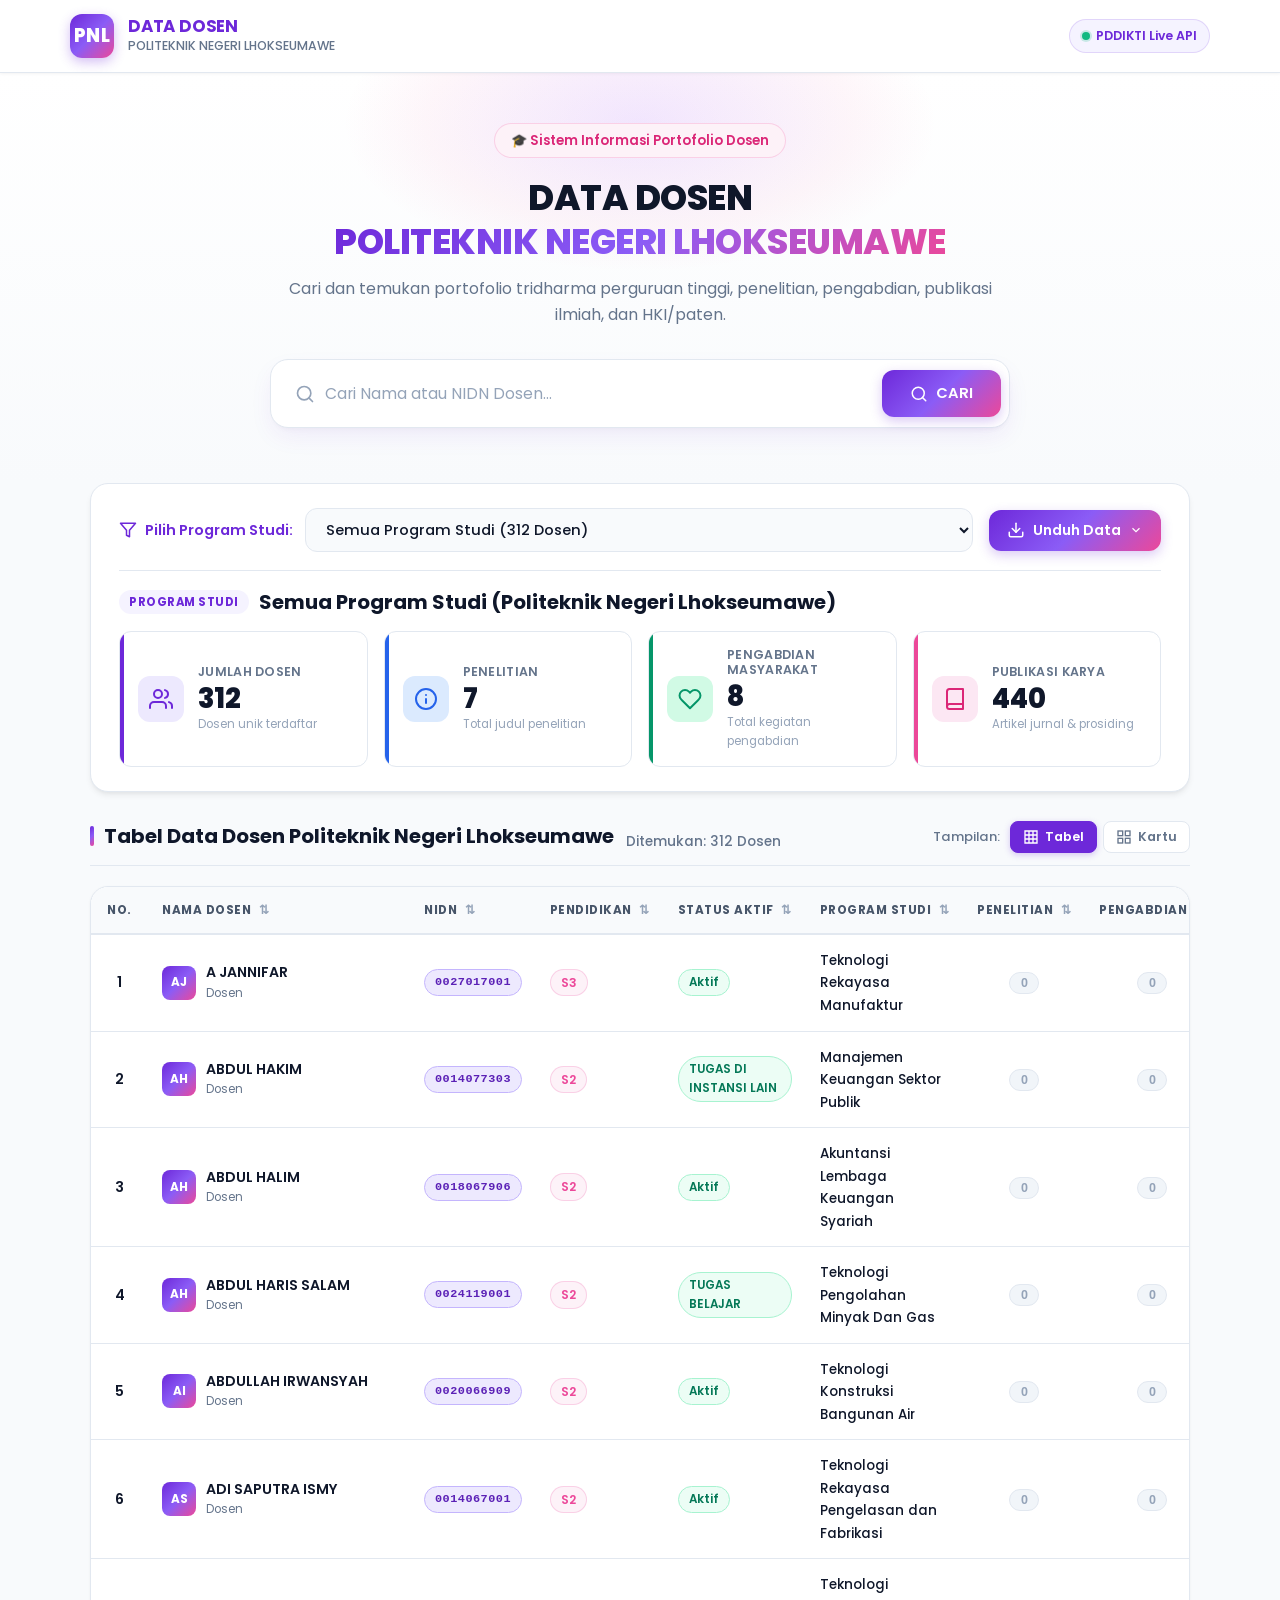
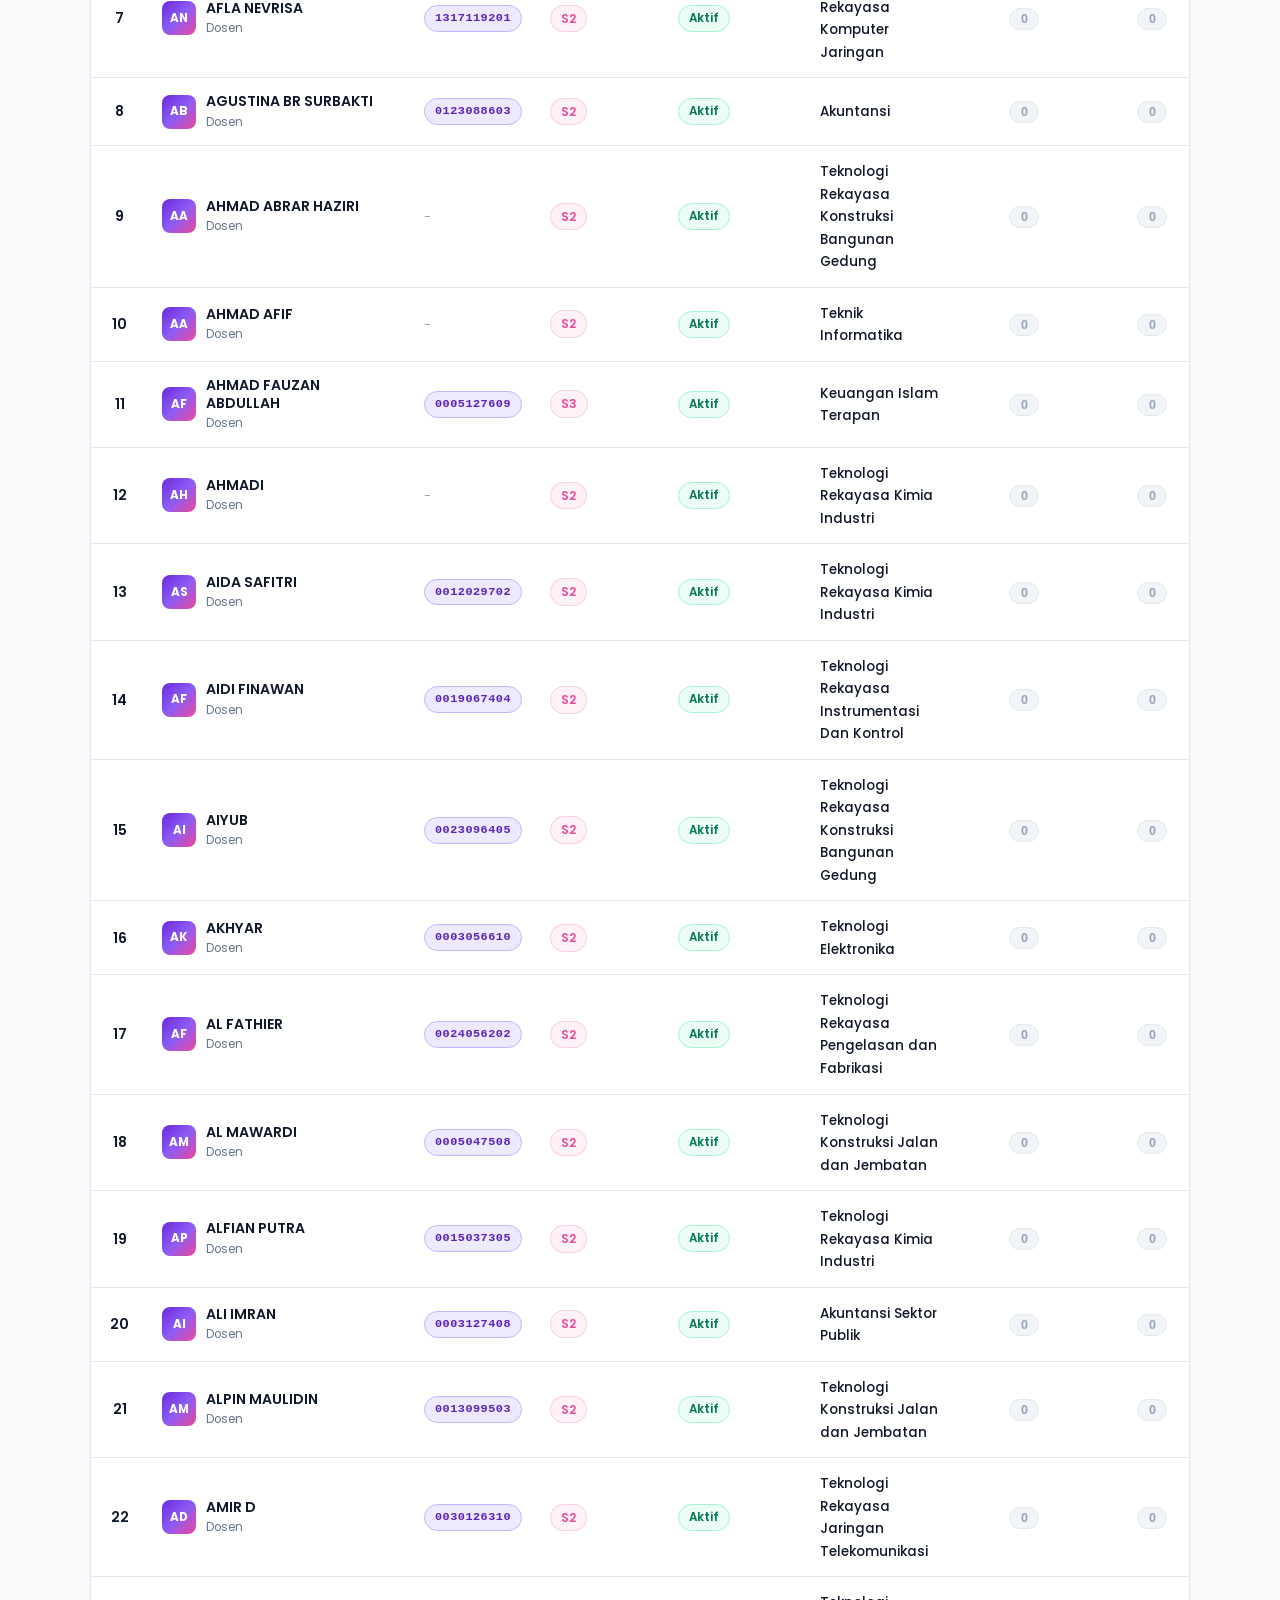
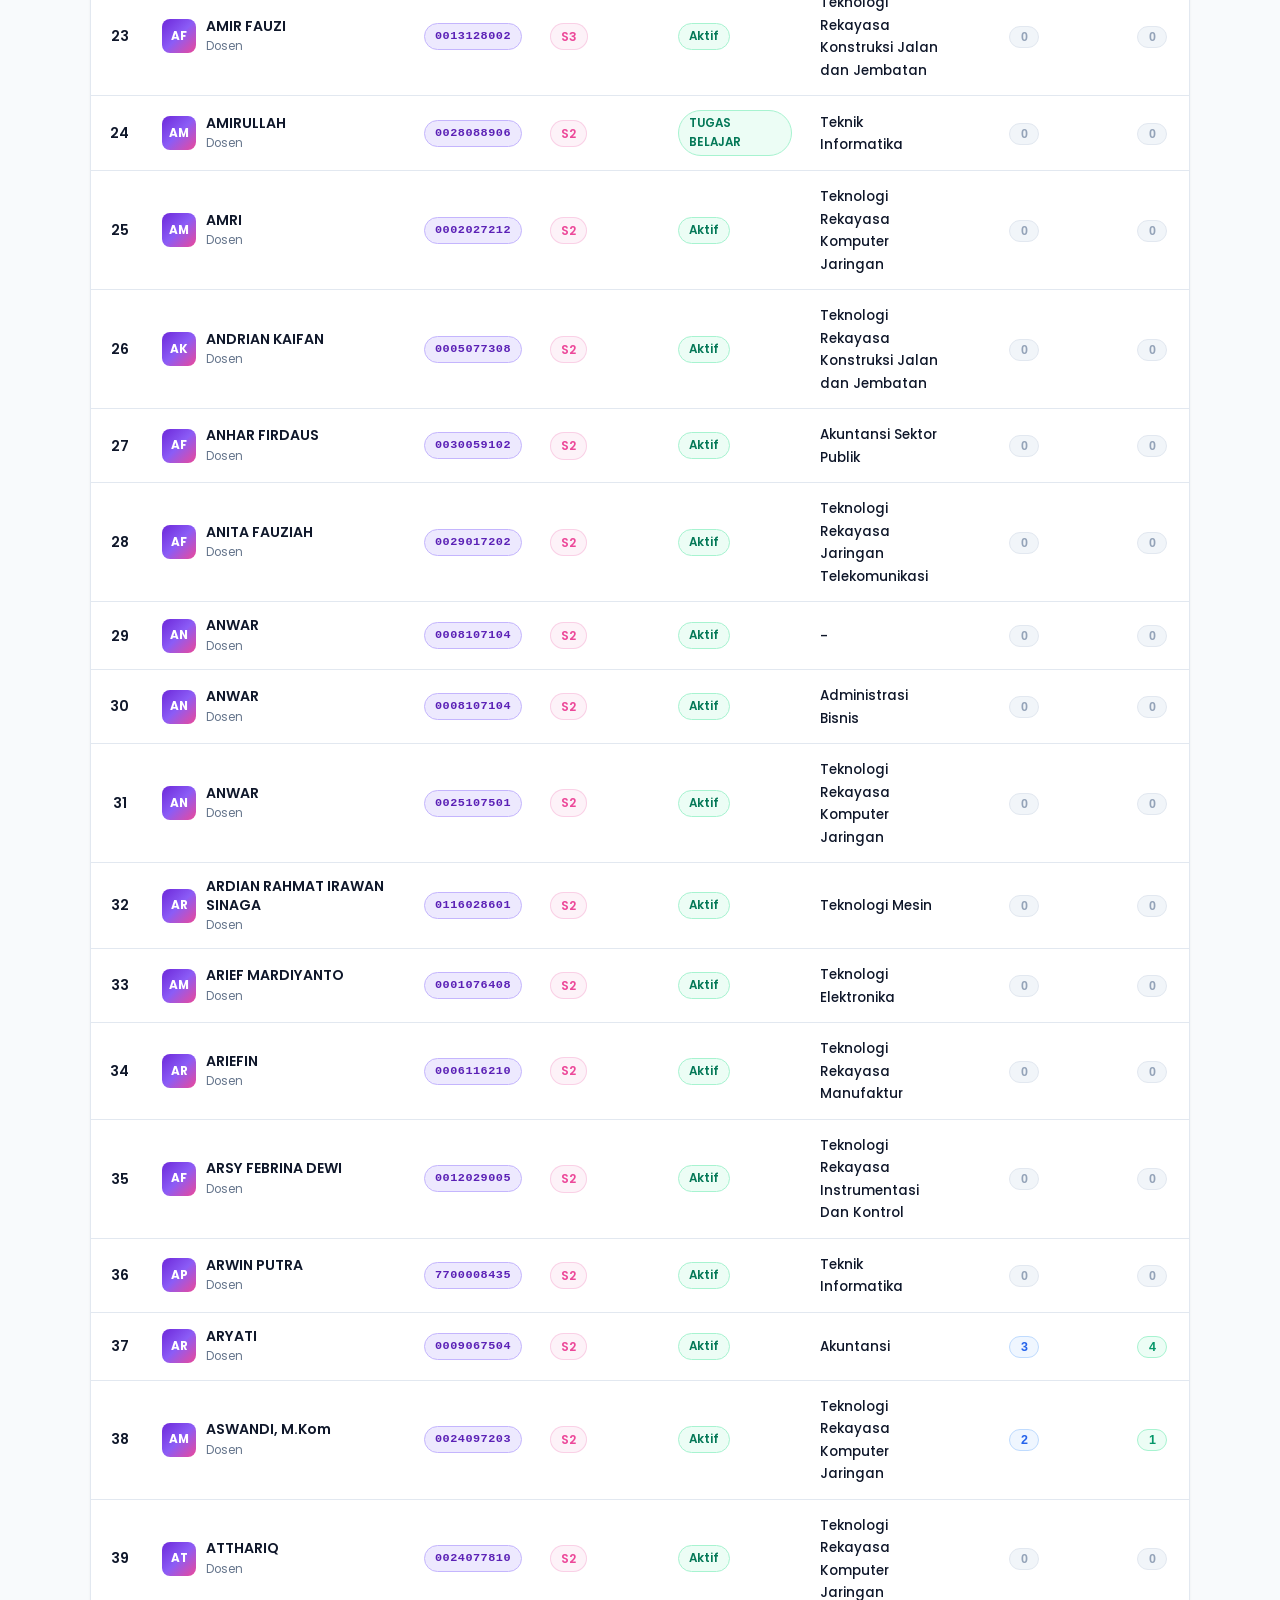
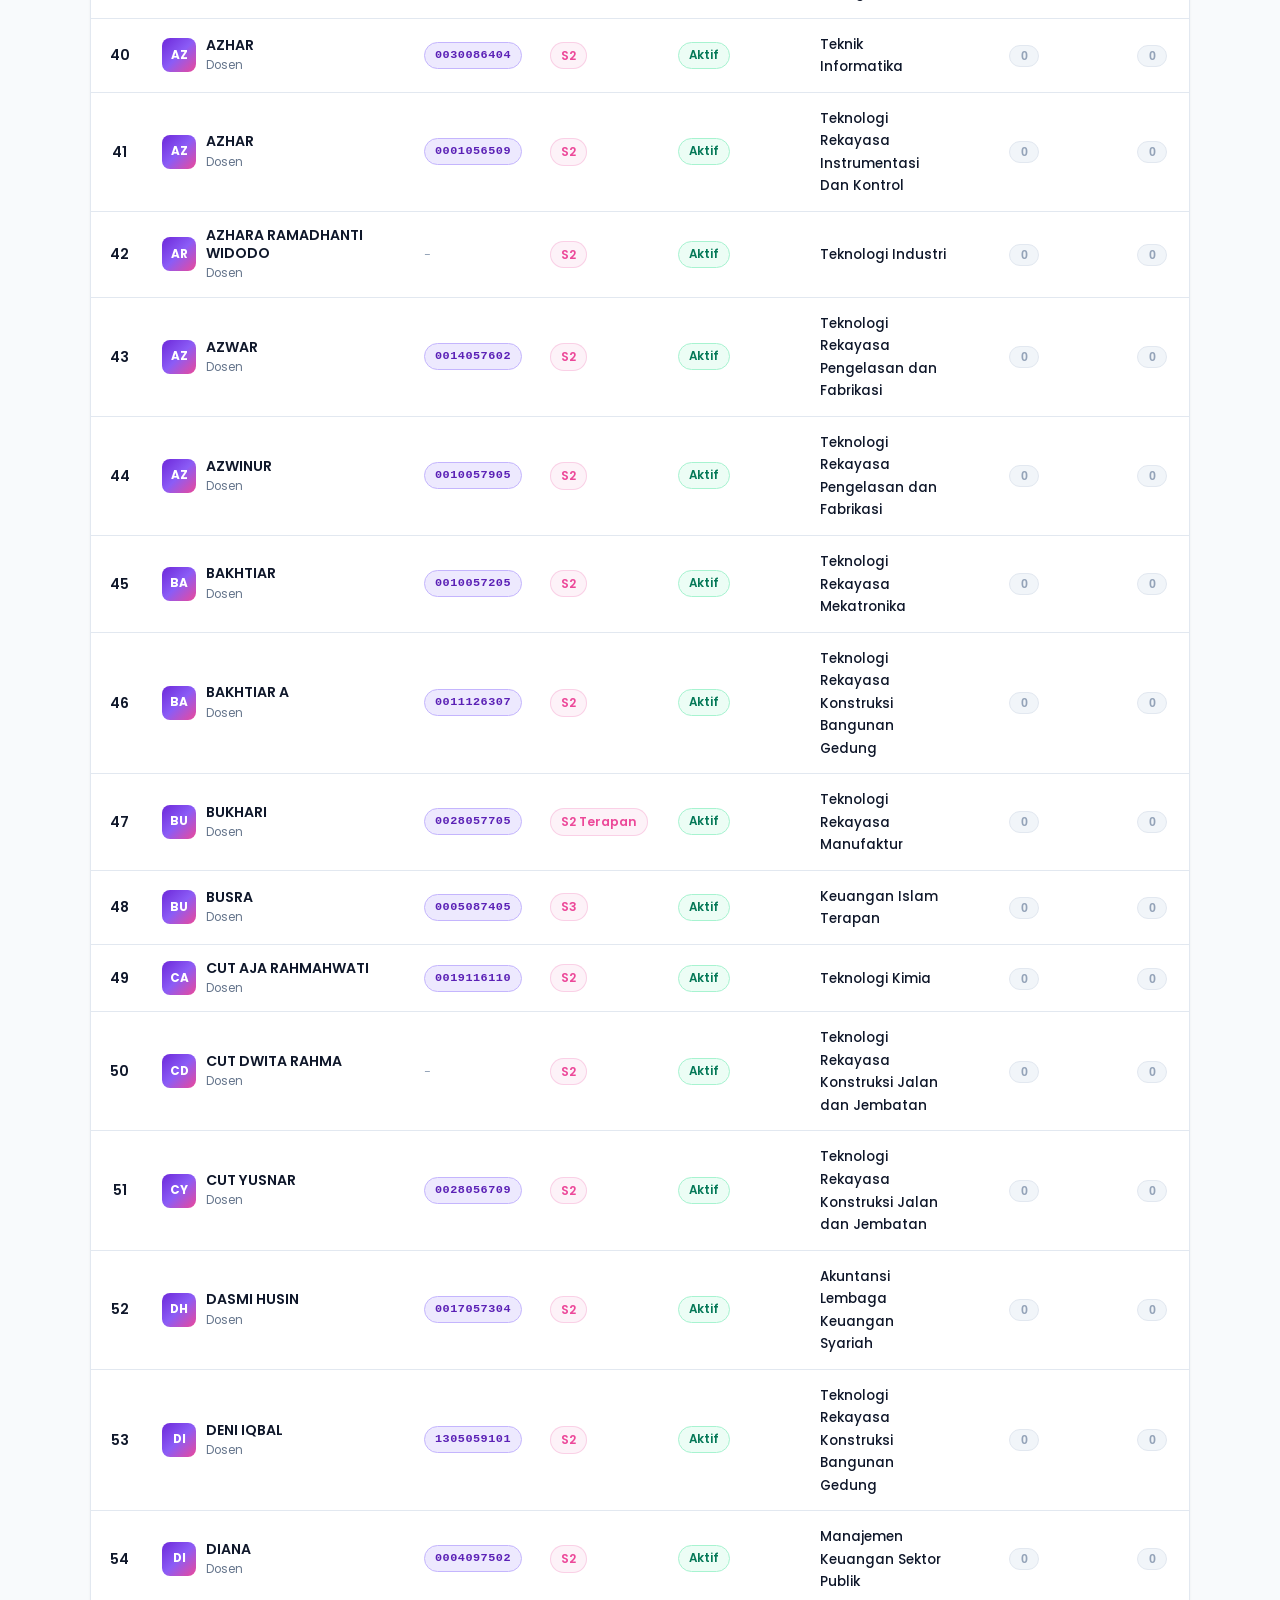
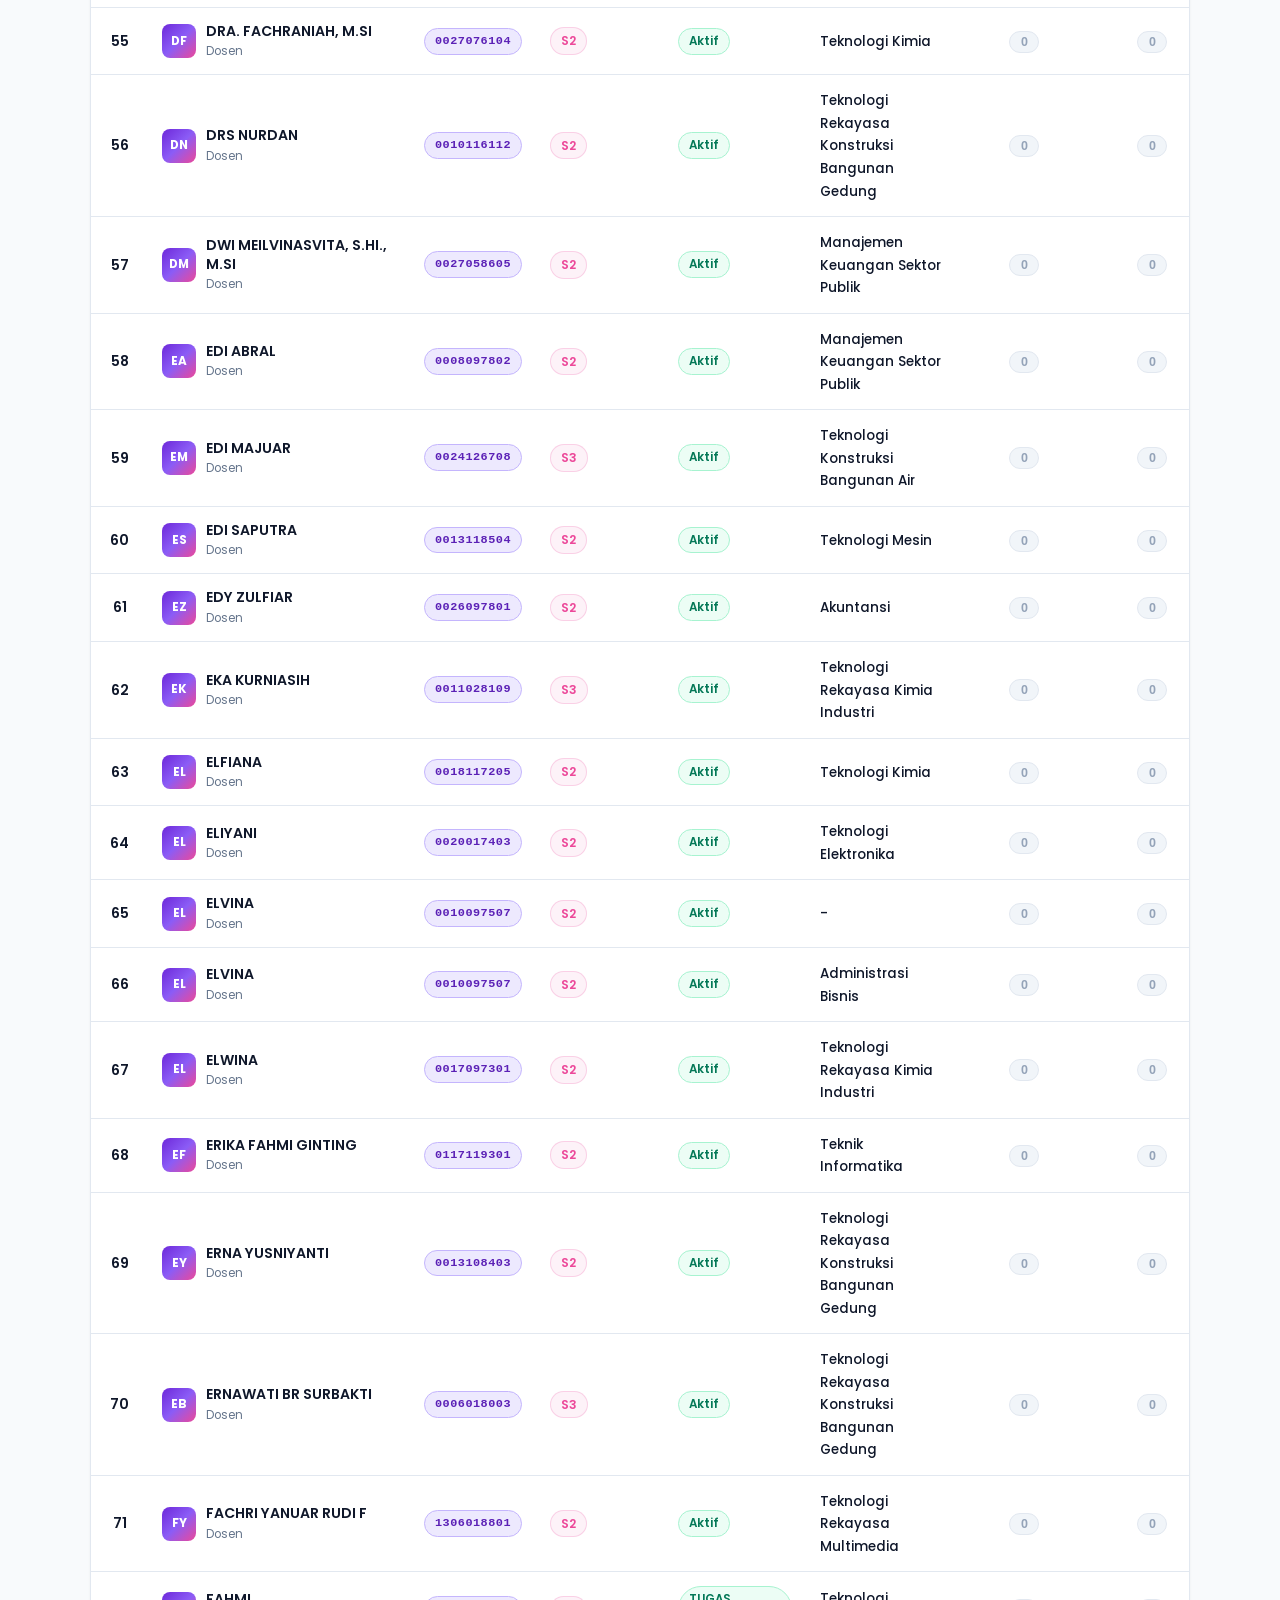
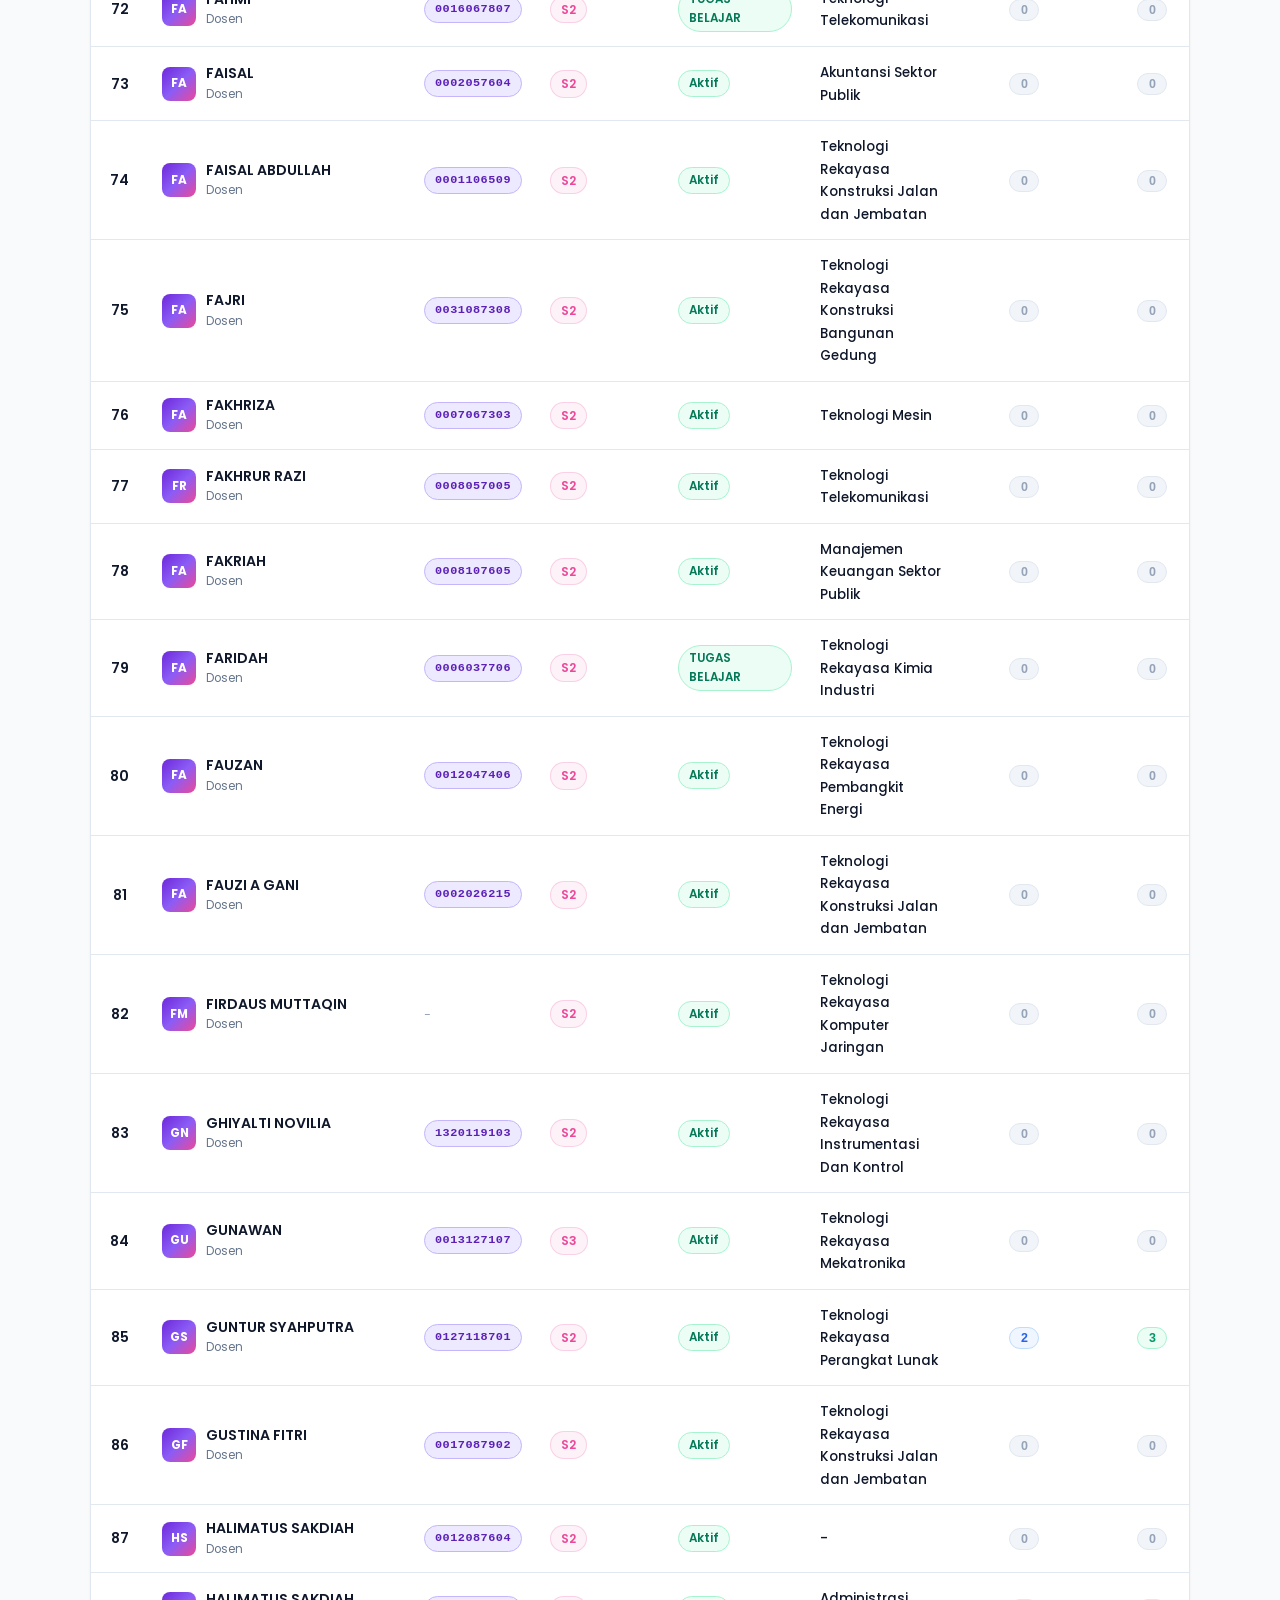
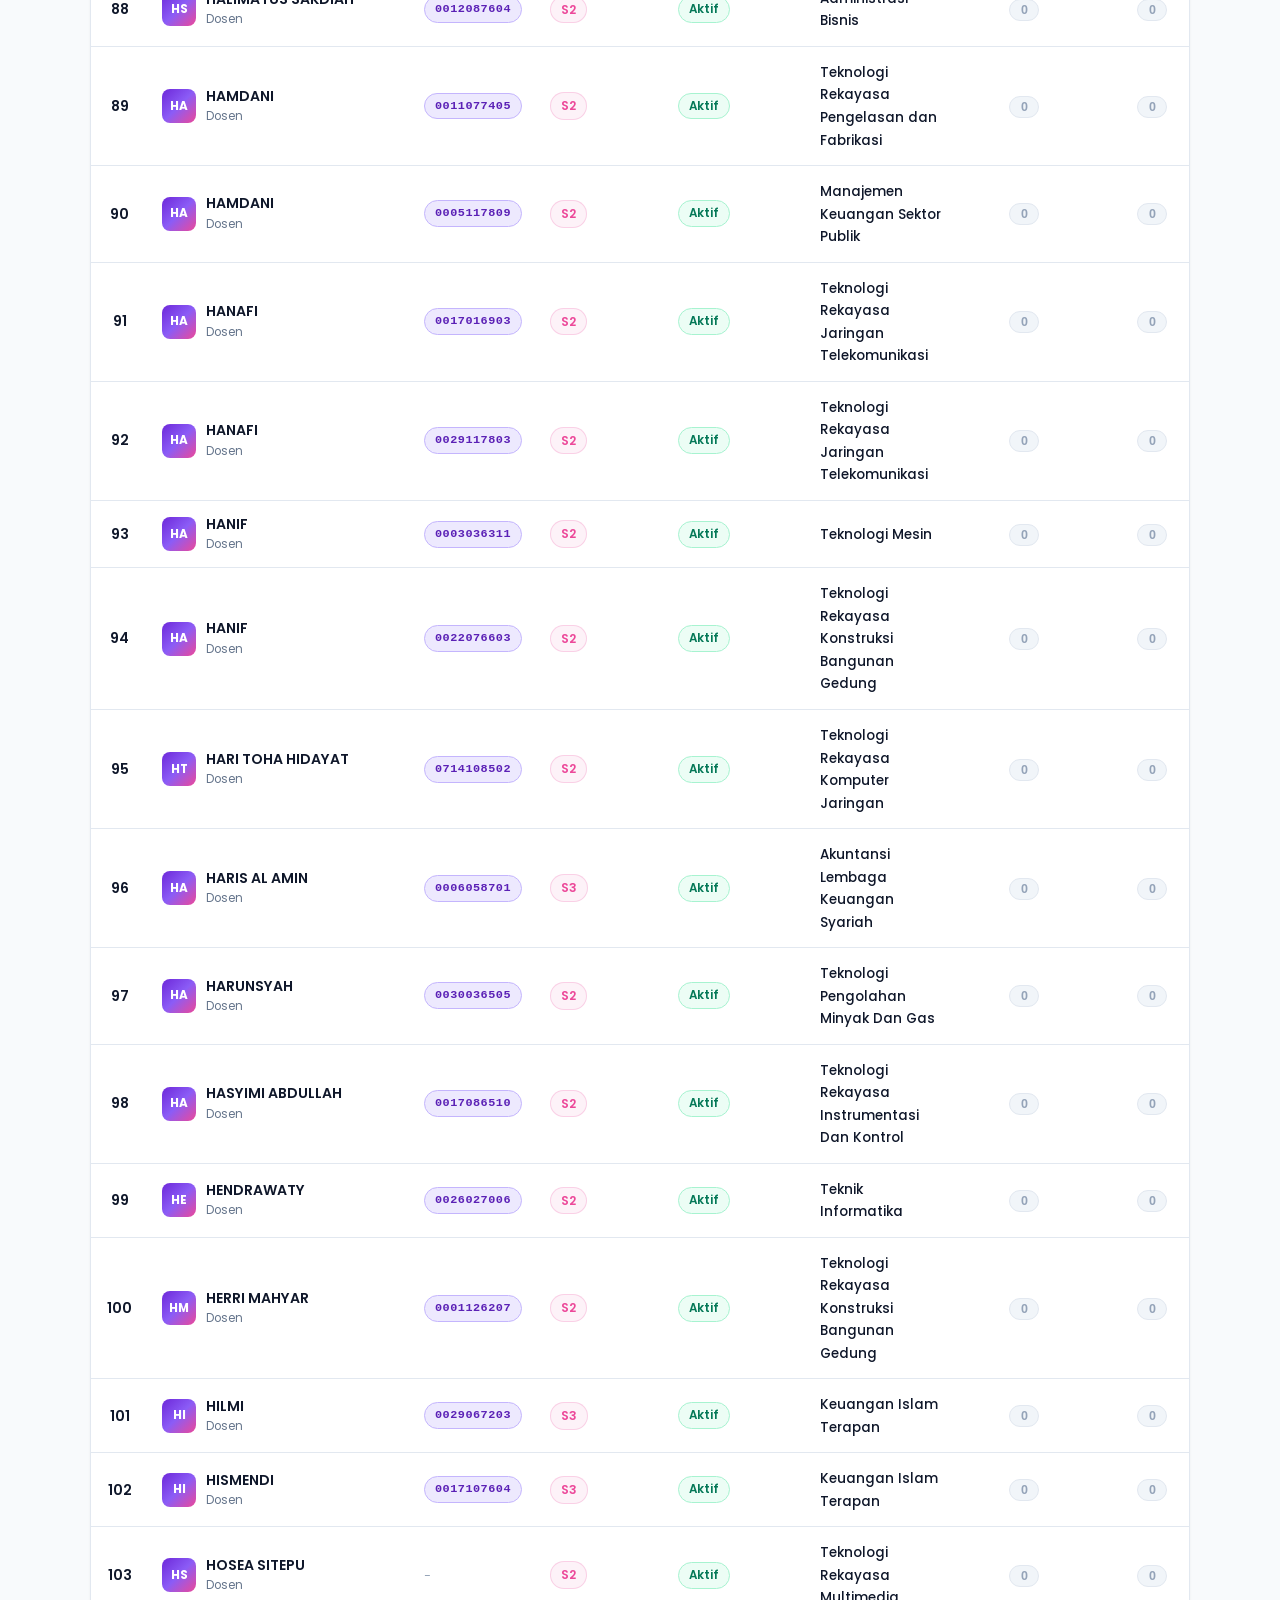
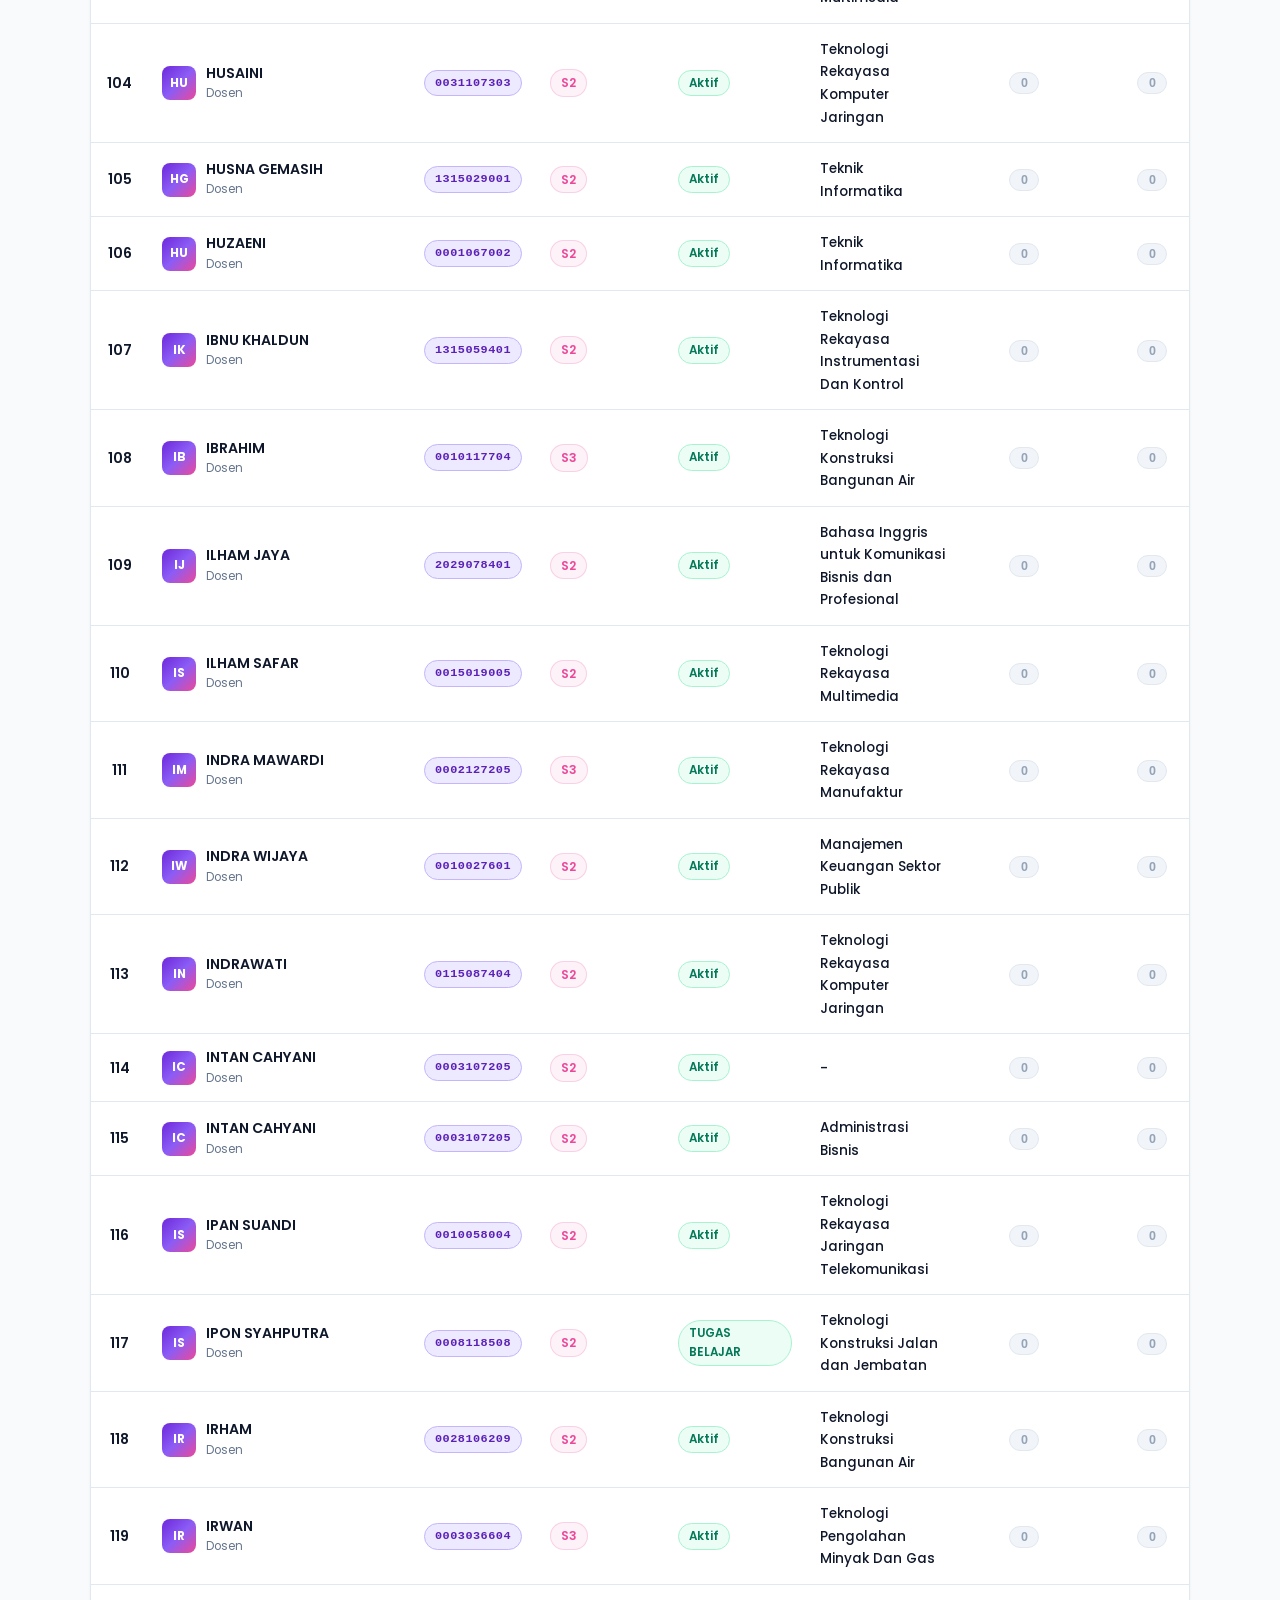
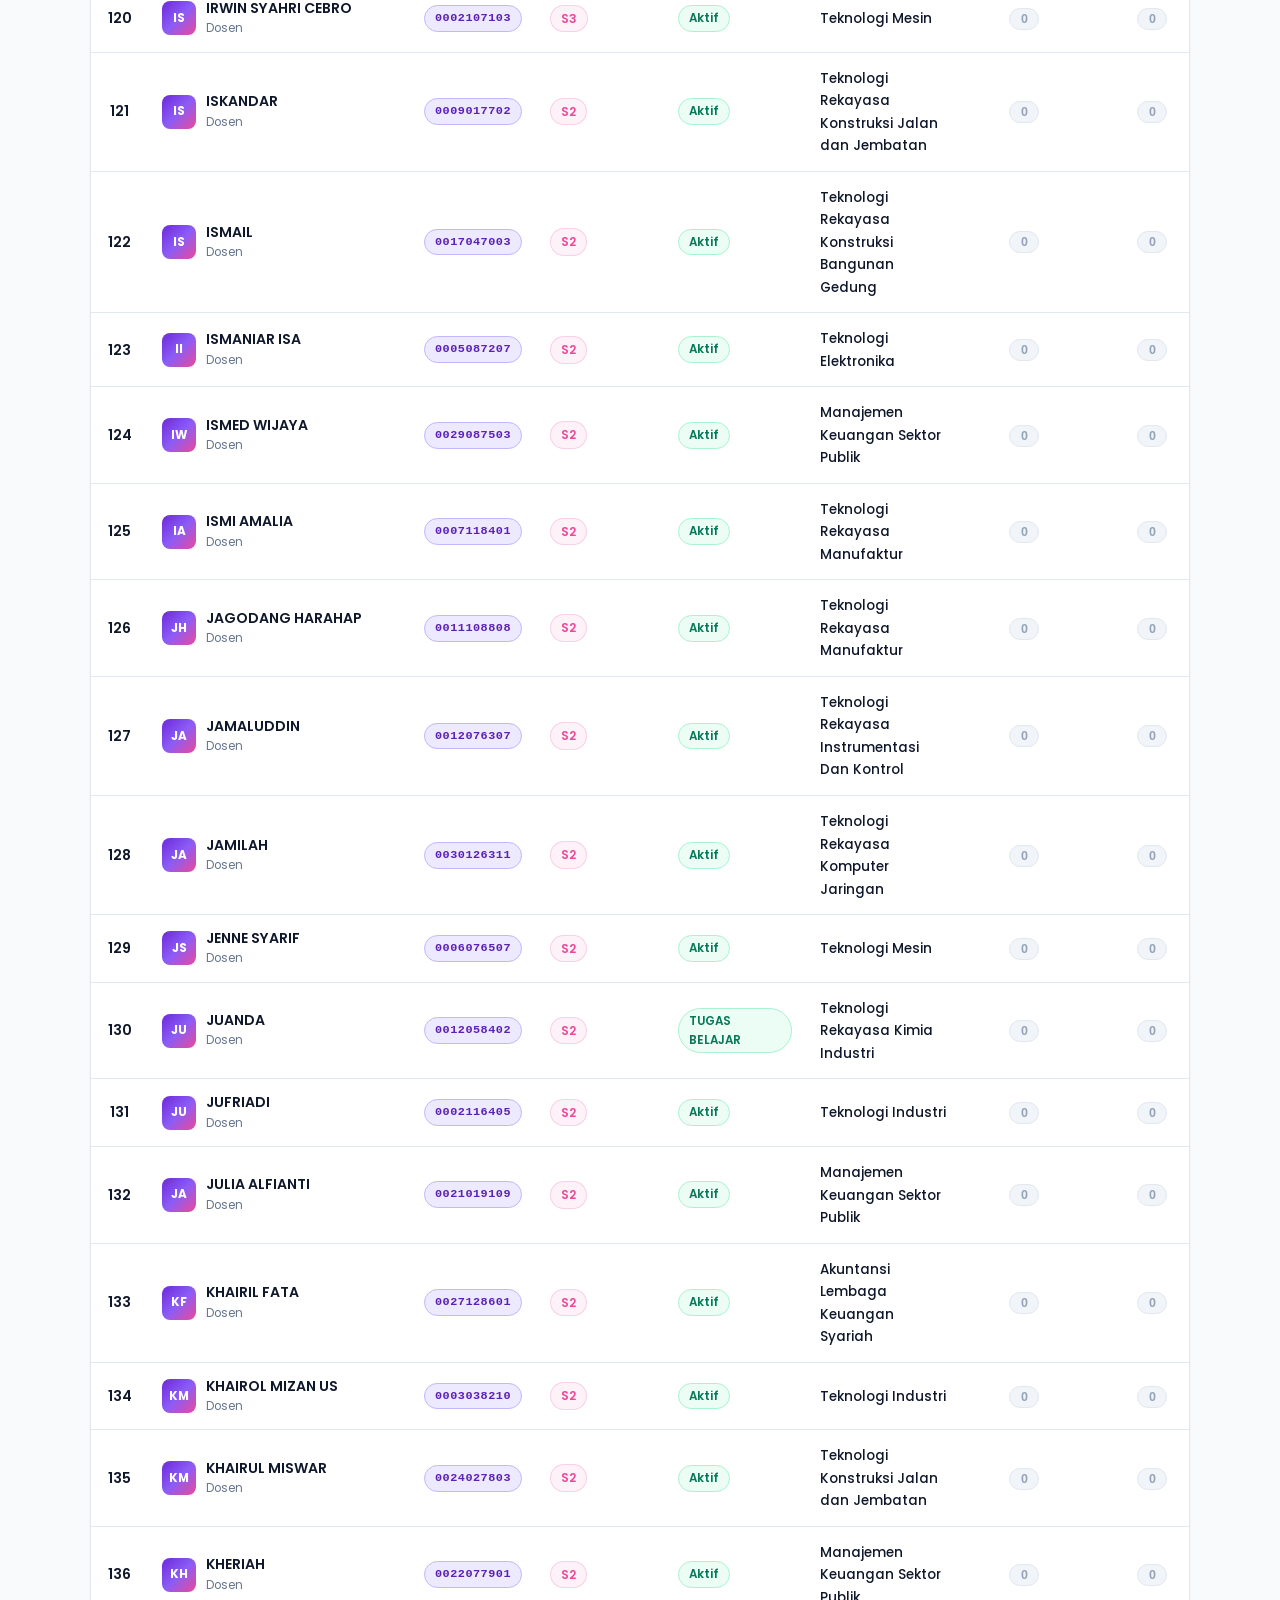
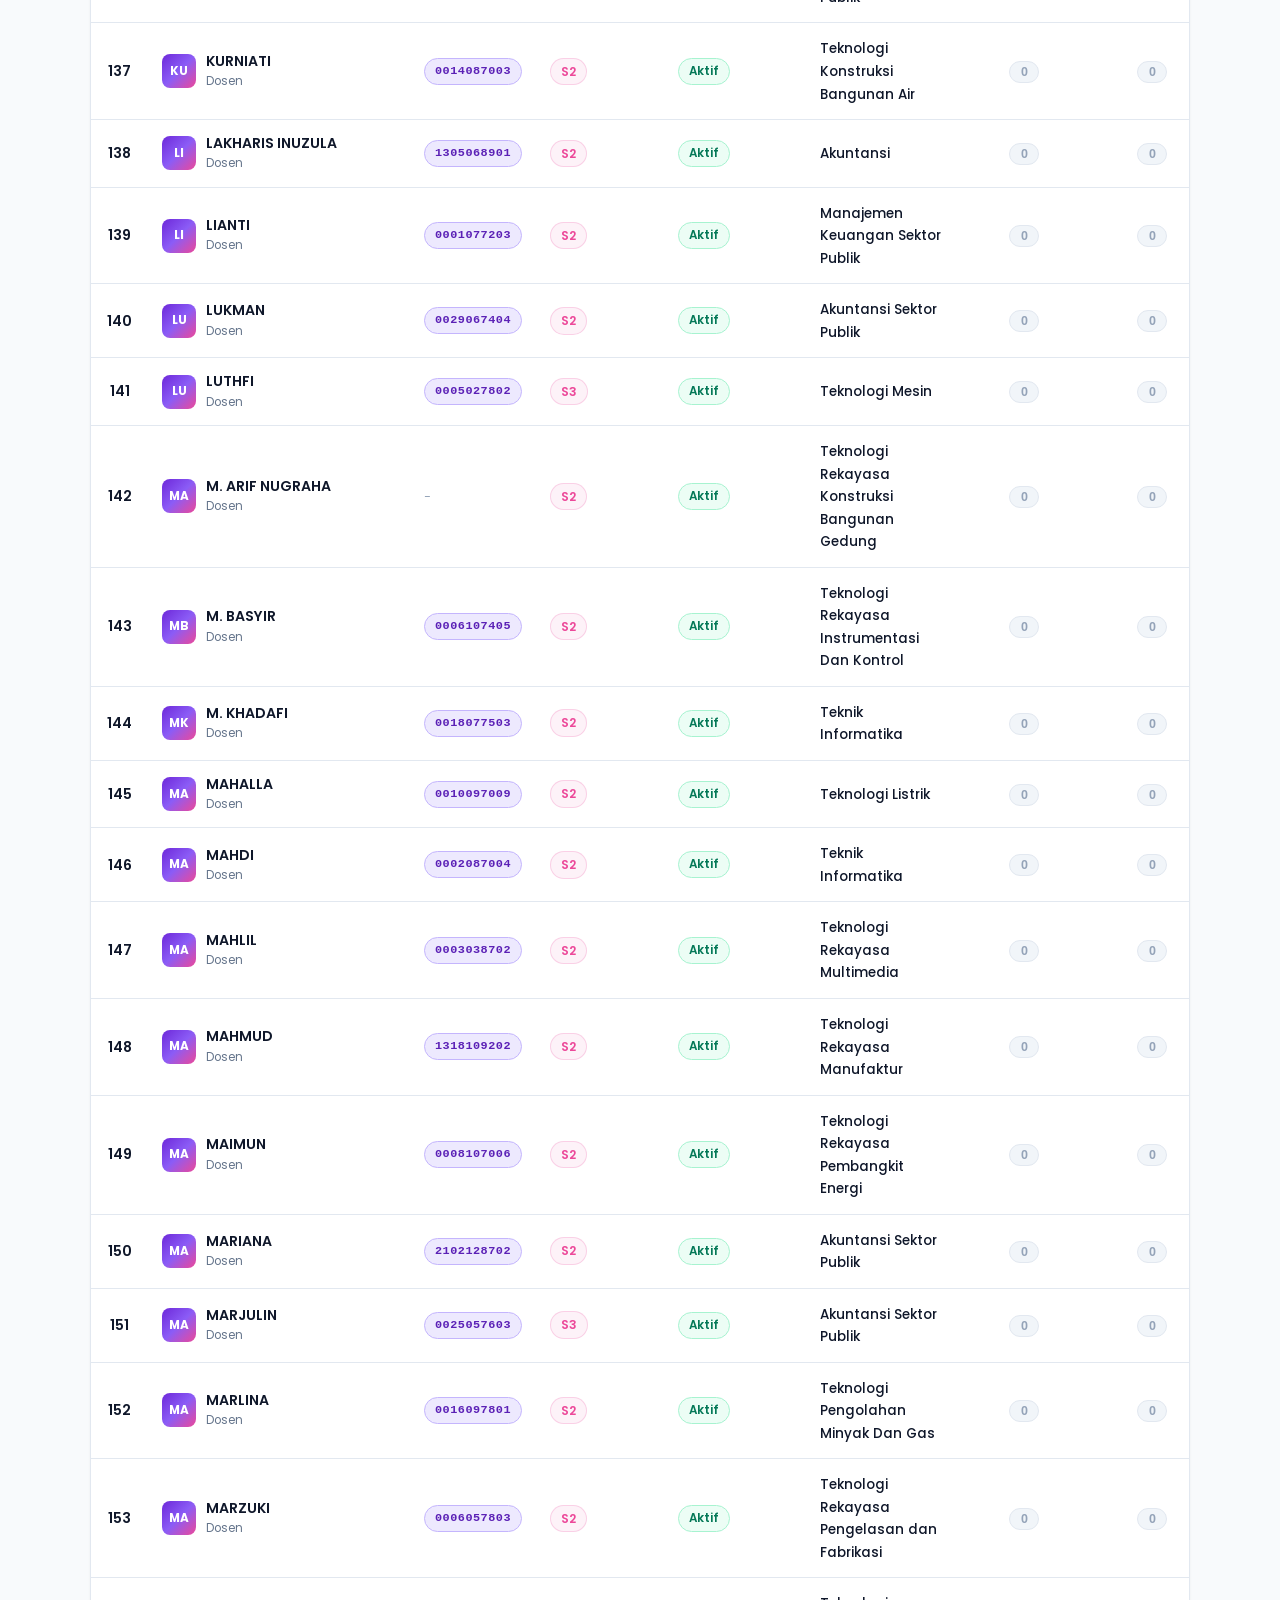
==== index.html @ b165aefc "Update index.html" ====
<!DOCTYPE html>
<html lang="id">

<head>
  <meta charset="UTF-8">
  <meta name="viewport" content="width=device-width, initial-scale=1.0">
  <title>Data Dosen Politeknik Negeri Lhokseumawe</title>
  <meta name="description"
    content="Portal Data Dosen Politeknik Negeri Lhokseumawe beserta Portofolio Penelitian, Pengabdian, Publikasi, dan Paten PDDIKTI.">
  <link rel="stylesheet" href="style.css">
  <link rel="preconnect" href="https://fonts.googleapis.com">
  <link rel="preconnect" href="https://fonts.gstatic.com" crossorigin>
</head>

<body>

  <!-- ==================== NAVBAR ==================== -->
  <header class="navbar">
    <div class="container navbar-inner">
      <a href="index.html" class="brand">
        <div class="brand-logo-badge">PNL</div>
        <div class="brand-text">
          <h1>DATA DOSEN</h1>
          <p>POLITEKNIK NEGERI LHOKSEUMAWE</p>
        </div>
      </a>
      <div class="nav-badge-pddikti">
        <span class="dot"></span>
        PDDIKTI Live API
      </div>
    </div>
  </header>

  <!-- ==================== HERO SECTION & SEARCH ==================== -->
  <section class="hero-section">
    <div class="container hero-content">
      <div class="hero-pill">
        🎓 Sistem Informasi Portofolio Dosen
      </div>
      <h2 class="hero-title">
        DATA DOSEN<br>
        <span>POLITEKNIK NEGERI LHOKSEUMAWE</span>
      </h2>
      <p class="hero-subtitle">
        Cari dan temukan portofolio tridharma perguruan tinggi, penelitian, pengabdian, publikasi ilmiah, dan HKI/paten.
      </p>

      <!-- Form Pencarian -->
      <div class="search-card">
        <form id="search-form" class="search-form" onsubmit="return false;">
          <div class="search-input-wrap">
            <svg class="search-icon" width="20" height="20" viewBox="0 0 24 24" fill="none" stroke="currentColor"
              stroke-width="2" stroke-linecap="round" stroke-linejoin="round">
              <circle cx="11" cy="11" r="8"></circle>
              <line x1="21" y1="21" x2="16.65" y2="16.65"></line>
            </svg>
            <input type="text" id="search-input" name="q" class="search-input"
              placeholder="Cari Nama atau NIDN Dosen..." autocomplete="off">
            <!-- Dropdown Riwayat Pencarian -->
            <div id="search-history-dropdown" class="search-history-dropdown" style="display: none;"></div>
          </div>
          <button type="submit" id="btn-search" class="btn-search">
            <svg width="18" height="18" viewBox="0 0 24 24" fill="none" stroke="currentColor" stroke-width="2"
              stroke-linecap="round" stroke-linejoin="round">
              <circle cx="11" cy="11" r="8"></circle>
              <line x1="21" y1="21" x2="16.65" y2="16.65"></line>
            </svg>
            CARI
          </button>
        </form>
      </div>

      <!-- Riwayat Pencarian & Reset -->
      <div id="search-history-container" class="search-hints" style="display: none;"></div>
      <div id="search-reset-container" class="search-hints" style="margin-top: 6px;">
        <button type="button" id="btn-reset-search" class="search-chip"
          style="display:none; background: #f1f5f9; color: #475569;">✕ Reset Pencarian</button>
      </div>
    </div>
  </section>

  <!-- ==================== KONTEN UTAMA ==================== -->
  <main class="container">

    <!-- ==================== FILTER & STATISTIK PROGRAM STUDI ==================== -->
    <section class="prodi-stats-card">
      <div class="prodi-filter-header">
        <div class="prodi-filter-left">
          <label for="filter-prodi" class="prodi-filter-label">
            <svg width="18" height="18" viewBox="0 0 24 24" fill="none" stroke="currentColor" stroke-width="2"
              stroke-linecap="round" stroke-linejoin="round">
              <polygon points="22 3 2 3 10 12.46 10 19 14 21 14 12.46 22 3"></polygon>
            </svg>
            Pilih Program Studi:
          </label>
          <div class="select-prodi-wrap">
            <select id="filter-prodi" class="select-prodi" aria-label="Filter berdasarkan Program Studi">
              <option value="">Semua Program Studi (312 Dosen)</option>
              <!-- Opsi Program Studi diisi otomatis dari data.json -->
            </select>
          </div>
        </div>

        <!-- Tombol Unduh Data Utama -->
        <div class="download-dropdown-wrap">
          <button type="button" id="btn-unduh-toggle" class="btn-unduh" aria-expanded="false" aria-haspopup="true">
            <svg width="18" height="18" viewBox="0 0 24 24" fill="none" stroke="currentColor" stroke-width="2"
              stroke-linecap="round" stroke-linejoin="round">
              <path d="M21 15v4a2 2 0 0 1-2 2H5a2 2 0 0 1-2-2v-4"></path>
              <polyline points="7 10 12 15 17 10"></polyline>
              <line x1="12" y1="15" x2="12" y2="3"></line>
            </svg>
            <span>Unduh Data</span>
            <svg class="chevron-icon" width="14" height="14" viewBox="0 0 24 24" fill="none" stroke="currentColor"
              stroke-width="2">
              <polyline points="6 9 12 15 18 9"></polyline>
            </svg>
          </button>

          <div id="download-menu" class="download-dropdown-menu">
            <div class="download-menu-header">Pilihan Unduhan Data</div>
            <button type="button" class="download-item" id="btn-unduh-semua-csv">
              <div class="download-item-icon csv">CSV</div>
              <div class="download-item-text">
                <strong>Unduh Data Semua Dosen (CSV)</strong>
                <small>Daftar 312 dosen lengkap format Excel / CSV</small>
              </div>
            </button>
            <button type="button" class="download-item" id="btn-unduh-prodi-csv">
              <div class="download-item-icon csv">CSV</div>
              <div class="download-item-text">
                <strong id="btn-unduh-prodi-label">Unduh Data Prodi Terpilih (CSV)</strong>
                <small>Hanya dosen dari program studi aktif</small>
              </div>
            </button>
            <button type="button" class="download-item" id="btn-unduh-portofolio-json">
              <div class="download-item-icon json">JSON</div>
              <div class="download-item-text">
                <strong>Unduh Portofolio Lengkap (JSON)</strong>
                <small>Profil, penelitian, pengabdian, publikasi, paten</small>
              </div>
            </button>
            <button type="button" class="download-item" id="btn-unduh-karya-csv">
              <div class="download-item-icon csv">CSV</div>
              <div class="download-item-text">
                <strong>Unduh Rincian Portofolio Karya (CSV)</strong>
                <small>Tabel rincian judul, tahun, sumber, dan tautan</small>
              </div>
            </button>
          </div>
        </div>
      </div>

      <!-- Judul Program Studi Terpilih -->
      <div class="prodi-selected-badge-wrap">
        <span class="prodi-active-pill">Program Studi</span>
        <h3 id="prodi-active-name" class="prodi-active-title">Semua Program Studi</h3>
      </div>

      <!-- 4 Kotak Ringkasan Statistik -->
      <div class="stats-grid">
        <!-- 1. Jumlah Dosen -->
        <div class="stat-box stat-dosen">
          <div class="stat-icon-wrap">
            <svg width="24" height="24" viewBox="0 0 24 24" fill="none" stroke="currentColor" stroke-width="2"
              stroke-linecap="round" stroke-linejoin="round">
              <path d="M17 21v-2a4 4 0 0 0-4-4H5a4 4 0 0 0-4 4v2"></path>
              <circle cx="9" cy="7" r="4"></circle>
              <path d="M23 21v-2a4 4 0 0 0-3-3.87"></path>
              <path d="M16 3.13a4 4 0 0 1 0 7.75"></path>
            </svg>
          </div>
          <div class="stat-info">
            <span class="stat-label">Jumlah Dosen</span>
            <div class="stat-value" id="stat-dosen-count">0</div>
            <span class="stat-desc">Dosen unik terdaftar</span>
          </div>
        </div>

        <!-- 2. Jumlah Penelitian -->
        <div class="stat-box stat-penelitian">
          <div class="stat-icon-wrap">
            <svg width="24" height="24" viewBox="0 0 24 24" fill="none" stroke="currentColor" stroke-width="2"
              stroke-linecap="round" stroke-linejoin="round">
              <circle cx="12" cy="12" r="10"></circle>
              <line x1="12" y1="16" x2="12" y2="12"></line>
              <line x1="12" y1="8" x2="12.01" y2="8"></line>
            </svg>
          </div>
          <div class="stat-info">
            <span class="stat-label">Penelitian</span>
            <div class="stat-value" id="stat-penelitian-count">0</div>
            <span class="stat-desc">Total judul penelitian</span>
          </div>
        </div>

        <!-- 3. Jumlah Pengabdian Masyarakat -->
        <div class="stat-box stat-pengabdian">
          <div class="stat-icon-wrap">
            <svg width="24" height="24" viewBox="0 0 24 24" fill="none" stroke="currentColor" stroke-width="2"
              stroke-linecap="round" stroke-linejoin="round">
              <path
                d="M20.84 4.61a5.5 5.5 0 0 0-7.78 0L12 5.67l-1.06-1.06a5.5 5.5 0 0 0-7.78 7.78l1.06 1.06L12 21.23l7.78-7.78 1.06-1.06a5.5 5.5 0 0 0 0-7.78z">
              </path>
            </svg>
          </div>
          <div class="stat-info">
            <span class="stat-label">Pengabdian Masyarakat</span>
            <div class="stat-value" id="stat-pengabdian-count">0</div>
            <span class="stat-desc">Total kegiatan pengabdian</span>
          </div>
        </div>

        <!-- 4. Jumlah Publikasi Karya -->
        <div class="stat-box stat-publikasi">
          <div class="stat-icon-wrap">
            <svg width="24" height="24" viewBox="0 0 24 24" fill="none" stroke="currentColor" stroke-width="2"
              stroke-linecap="round" stroke-linejoin="round">
              <path d="M4 19.5A2.5 2.5 0 0 1 6.5 17H20"></path>
              <path d="M6.5 2H20v20H6.5A2.5 2.5 0 0 1 4 19.5v-15A2.5 2.5 0 0 1 6.5 2z"></path>
            </svg>
          </div>
          <div class="stat-info">
            <span class="stat-label">Publikasi Karya</span>
            <div class="stat-value" id="stat-publikasi-count">0</div>
            <span class="stat-desc">Artikel jurnal &amp; prosiding</span>
          </div>
        </div>
      </div>
    </section>

    <!-- ==================== HEADER DAFTAR DOSEN ==================== -->
    <div class="section-header">
      <div class="section-header-titles">
        <h3 class="section-title">
          <span class="indicator"></span>
          <span id="section-title-text">Tabel Data Dosen Politeknik Negeri Lhokseumawe</span>
        </h3>
        <span id="count-badge" class="count-badge-text">
          Memuat data...
        </span>
      </div>

      <!-- Mode Tampilan: Tabel (Default) / Kartu -->
      <div class="view-toggle-wrap">
        <span class="view-toggle-label">Tampilan:</span>
        <button type="button" id="btn-view-table" class="view-btn active" title="Tampilan Tabel Portofolio">
          <svg width="16" height="16" viewBox="0 0 24 24" fill="none" stroke="currentColor" stroke-width="2">
            <path d="M3 3h18v18H3zM3 9h18M3 15h18M9 3v18M15 3v18"></path>
          </svg>
          Tabel
        </button>
        <button type="button" id="btn-view-grid" class="view-btn" title="Tampilan Kartu">
          <svg width="16" height="16" viewBox="0 0 24 24" fill="none" stroke="currentColor" stroke-width="2">
            <rect x="3" y="3" width="7" height="7"></rect>
            <rect x="14" y="3" width="7" height="7"></rect>
            <rect x="14" y="14" width="7" height="7"></rect>
            <rect x="3" y="14" width="7" height="7"></rect>
          </svg>
          Kartu
        </button>
      </div>
    </div>

    <!-- Alert jika pencarian tidak menemukan hasil -->
    <div id="alert-container"></div>

    <!-- Skeleton Placeholder Loading -->
    <div id="skeleton-container" class="skeleton-grid">
      <div class="skeleton-card">
        <div class="skeleton-header">
          <div class="skeleton-avatar"></div>
          <div class="skeleton-body">
            <div class="skeleton-line title"></div>
            <div class="skeleton-line subtitle"></div>
          </div>
        </div>
        <div class="skeleton-line"></div>
        <div class="skeleton-line"></div>
        <div class="skeleton-line button"></div>
      </div>
      <div class="skeleton-card">
        <div class="skeleton-header">
          <div class="skeleton-avatar"></div>
          <div class="skeleton-body">
            <div class="skeleton-line title"></div>
            <div class="skeleton-line subtitle"></div>
          </div>
        </div>
        <div class="skeleton-line"></div>
        <div class="skeleton-line"></div>
        <div class="skeleton-line button"></div>
      </div>
      <div class="skeleton-card">
        <div class="skeleton-header">
          <div class="skeleton-avatar"></div>
          <div class="skeleton-body">
            <div class="skeleton-line title"></div>
            <div class="skeleton-line subtitle"></div>
          </div>
        </div>
        <div class="skeleton-line"></div>
        <div class="skeleton-line"></div>
        <div class="skeleton-line button"></div>
      </div>
    </div>

    <!-- ==================== TABEL UTAMA 312 DOSEN ==================== -->
    <div id="dosen-table-section" class="table-card-container">
      <div class="table-responsive">
        <table class="dosen-main-table" id="dosen-table">
          <thead>
            <tr>
              <th class="col-center col-no" data-sort="no">No.</th>
              <th data-sort="nama" class="sortable">Nama Dosen <span class="sort-icon">⇅</span></th>
              <th data-sort="nidn" class="sortable">NIDN <span class="sort-icon">⇅</span></th>
              <th data-sort="pendidikan" class="sortable">Pendidikan <span class="sort-icon">⇅</span></th>
              <th data-sort="status" class="sortable">Status Aktif <span class="sort-icon">⇅</span></th>
              <th data-sort="prodi" class="sortable">Program Studi <span class="sort-icon">⇅</span></th>
              <th data-sort="penelitian" class="col-center sortable">Penelitian <span class="sort-icon">⇅</span></th>
              <th data-sort="pengabdian" class="col-center sortable">Pengabdian <span class="sort-icon">⇅</span></th>
              <th data-sort="publikasi" class="col-center sortable">Publikasi <span class="sort-icon">⇅</span></th>
              <th class="col-center col-aksi">Aksi Portofolio</th>
            </tr>
          </thead>
          <tbody id="dosen-table-body">
            <!-- Diisi melalui JavaScript -->
          </tbody>
        </table>
      </div>
      <div class="table-footer-info">
        <span id="table-showing-info">Menampilkan 0 dosen</span>
        <span class="table-scroll-hint">💡 Geser tabel ke kanan/kiri pada layar ponsel</span>
      </div>
    </div>

    <!-- Grid Card Dosen (Alternatif Tampilan) -->
    <div id="dosen-grid" class="dosen-grid" style="display:none;"></div>
  </main>

  <!-- ==================== MODAL LIHAT KARYA ==================== -->
  <div id="modal-karya" class="modal-overlay" style="display:none;" aria-hidden="true" role="dialog"
    aria-labelledby="modal-karya-nama">
    <div class="modal-dialog">
      <div class="modal-header">
        <div class="modal-header-info">
          <div class="modal-badge-prodi" id="modal-karya-prodi">Program Studi</div>
          <h3 class="modal-title" id="modal-karya-nama">Nama Dosen</h3>
          <div class="modal-meta-row">
            <span>NIDN: <strong id="modal-karya-nidn">-</strong></span>
            <span class="dot-separator">•</span>
            <span>Pendidikan: <strong id="modal-karya-pendidikan">-</strong></span>
            <span class="dot-separator">•</span>
            <span>Status: <strong id="modal-karya-status">-</strong></span>
          </div>
        </div>
        <button type="button" class="modal-close-btn" id="modal-karya-close" aria-label="Tutup Modal">&times;</button>
      </div>

      <!-- Tab Portofolio Modal -->
      <div class="modal-tabs">
        <button type="button" class="modal-tab-btn active" data-modaltab="modal-tab-penelitian">
          Penelitian (<span id="modal-count-penelitian">0</span>)
        </button>
        <button type="button" class="modal-tab-btn" data-modaltab="modal-tab-pengabdian">
          Pengabdian (<span id="modal-count-pengabdian">0</span>)
        </button>
        <button type="button" class="modal-tab-btn" data-modaltab="modal-tab-publikasi">
          Publikasi (<span id="modal-count-publikasi">0</span>)
        </button>
        <button type="button" class="modal-tab-btn" data-modaltab="modal-tab-paten">
          HKI / Paten (<span id="modal-count-paten">0</span>)
        </button>
      </div>

      <!-- Isi Tab Portofolio Modal -->
      <div class="modal-body">
        <!-- Tab 1: Penelitian -->
        <div id="modal-tab-penelitian" class="modal-tab-content active">
          <div id="modal-list-penelitian" class="modal-works-list"></div>
        </div>

        <!-- Tab 2: Pengabdian -->
        <div id="modal-tab-pengabdian" class="modal-tab-content">
          <div id="modal-list-pengabdian" class="modal-works-list"></div>
        </div>

        <!-- Tab 3: Publikasi -->
        <div id="modal-tab-publikasi" class="modal-tab-content">
          <div id="modal-list-publikasi" class="modal-works-list"></div>
        </div>

        <!-- Tab 4: Paten -->
        <div id="modal-tab-paten" class="modal-tab-content">
          <div id="modal-list-paten" class="modal-works-list"></div>
        </div>
      </div>

      <!-- Footer Modal dengan Tombol Unduh & Profil -->
      <div class="modal-footer">
        <div class="modal-footer-left">
          <button type="button" class="btn-modal-action" id="modal-btn-unduh-json">
            <svg width="16" height="16" viewBox="0 0 24 24" fill="none" stroke="currentColor" stroke-width="2">
              <path d="M21 15v4a2 2 0 0 1-2 2H5a2 2 0 0 1-2-2v-4"></path>
              <polyline points="7 10 12 15 17 10"></polyline>
              <line x1="12" y1="15" x2="12" y2="3"></line>
            </svg>
            Unduh Portofolio (JSON)
          </button>
          <button type="button" class="btn-modal-action" id="modal-btn-cetak-pdf">
            <svg width="16" height="16" viewBox="0 0 24 24" fill="none" stroke="currentColor" stroke-width="2">
              <polyline points="6 9 6 2 18 2 18 9"></polyline>
              <path d="M6 18H4a2 2 0 0 1-2-2v-5a2 2 0 0 1 2-2h16a2 2 0 0 1 2 2v5a2 2 0 0 1-2 2h-2"></path>
              <rect x="6" y="14" width="12" height="8"></rect>
            </svg>
            Cetak / Simpan PDF
          </button>
        </div>
        <div class="modal-footer-right">
          <a href="#" id="modal-link-detail" class="btn-modal-detail">
            Buka Halaman Detail Profil
            <svg width="16" height="16" viewBox="0 0 24 24" fill="none" stroke="currentColor" stroke-width="2">
              <line x1="5" y1="12" x2="19" y2="12"></line>
              <polyline points="12 5 19 12 12 19"></polyline>
            </svg>
          </a>
        </div>
      </div>
    </div>
  </div>

  <!-- ==================== FOOTER ==================== -->
  <footer class="footer">
    <div class="container footer-inner">
      <p>&copy; 2026 Data Dosen Politeknik Negeri Lhokseumawe</p>
      <p class="footer-pddikti">
        <span>Sumber Data: PDDIKTI Kemdiktisaintek</span>
      </p>
    </div>
  </footer>

  <script src="script.js"></script>
</body>

</html>
---- style.css ----
/* ==========================================================================
   STYLE.CSS - DATA DOSEN POLITEKNIK NEGERI LHOKSEUMAWE
   Desain Modern Terinspirasi dari Portal PDDIKTI Kemdiktisaintek
   Warna: Ungu Elegan & Aksen Pink, Tipografi: Poppins
   ========================================================================== */

/* --- Import Google Fonts --- */
@import url('https://fonts.googleapis.com/css2?family=Poppins:wght@300;400;500;600;700;800&display=swap');

/* --- Variabel CSS & Tema --- */
:root {
  --primary-purple: #6d28d9;
  --primary-purple-hover: #5b21b6;
  --primary-purple-light: #f5f3ff;
  --primary-purple-glow: rgba(109, 40, 217, 0.15);

  --accent-pink: #ec4899;
  --accent-pink-hover: #db2777;
  --accent-pink-light: #fdf2f8;

  --gradient-primary: linear-gradient(135deg, #6d28d9 0%, #8b5cf6 50%, #ec4899 100%);
  --gradient-hover: linear-gradient(135deg, #5b21b6 0%, #7c3aed 50%, #db2777 100%);
  --gradient-card: linear-gradient(180deg, #ffffff 0%, #fafafa 100%);

  --bg-page: #f8fafc;
  --bg-card: #ffffff;
  --bg-card-alt: #f1f5f9;

  --text-main: #0f172a;
  --text-muted: #64748b;
  --text-subtle: #94a3b8;
  --text-white: #ffffff;

  --border-color: #e2e8f0;
  --border-focus: #a855f7;

  --success-bg: #ecfdf5;
  --success-text: #047857;
  --success-border: #a7f3d0;

  --warning-bg: #fffbeb;
  --warning-text: #b45309;

  --shadow-sm: 0 1px 3px rgba(0, 0, 0, 0.05);
  --shadow-md: 0 4px 6px -1px rgba(0, 0, 0, 0.07), 0 2px 4px -2px rgba(0, 0, 0, 0.05);
  --shadow-lg: 0 10px 25px -3px rgba(109, 40, 217, 0.08), 0 4px 6px -4px rgba(0, 0, 0, 0.05);
  --shadow-xl: 0 20px 30px -10px rgba(109, 40, 217, 0.12);

  --radius-sm: 8px;
  --radius-md: 12px;
  --radius-lg: 18px;
  --radius-full: 9999px;

  --transition-fast: 0.15s ease;
  --transition-normal: 0.25s ease;
}

/* --- Reset Dasar --- */
*, *::before, *::after {
  box-sizing: border-box;
  margin: 0;
  padding: 0;
}

body {
  font-family: 'Poppins', -apple-system, BlinkMacSystemFont, 'Segoe UI', Roboto, Helvetica, Arial, sans-serif;
  background-color: var(--bg-page);
  color: var(--text-main);
  line-height: 1.6;
  min-height: 100vh;
  display: flex;
  flex-direction: column;
  -webkit-font-smoothing: antialiased;
}

a {
  color: var(--primary-purple);
  text-decoration: none;
  transition: color var(--transition-fast);
}

a:hover {
  color: var(--accent-pink);
}

/* --- Layout Container --- */
.container {
  width: 100%;
  max-width: 1140px;
  margin: 0 auto;
  padding: 0 20px;
}

/* --- Navbar / Header Atas --- */
.navbar {
  background: #ffffff;
  border-bottom: 1px solid var(--border-color);
  position: sticky;
  top: 0;
  z-index: 100;
  box-shadow: var(--shadow-sm);
}

.navbar-inner {
  display: flex;
  align-items: center;
  justify-content: space-between;
  padding: 14px 0;
}

.brand {
  display: flex;
  align-items: center;
  gap: 14px;
}

.brand-logo-badge {
  width: 44px;
  height: 44px;
  border-radius: var(--radius-md);
  background: var(--gradient-primary);
  display: flex;
  align-items: center;
  justify-content: center;
  color: #fff;
  font-weight: 800;
  font-size: 1.15rem;
  letter-spacing: 0.5px;
  box-shadow: 0 4px 12px rgba(109, 40, 217, 0.3);
}

.brand-text h1 {
  font-size: 1.05rem;
  font-weight: 700;
  color: var(--primary-purple);
  line-height: 1.2;
  letter-spacing: -0.2px;
}

.brand-text p {
  font-size: 0.78rem;
  font-weight: 500;
  color: var(--text-muted);
}

.nav-badge-pddikti {
  display: inline-flex;
  align-items: center;
  gap: 6px;
  background: var(--primary-purple-light);
  color: var(--primary-purple);
  padding: 6px 12px;
  border-radius: var(--radius-full);
  font-size: 0.78rem;
  font-weight: 600;
  border: 1px solid rgba(109, 40, 217, 0.15);
}

.nav-badge-pddikti .dot {
  width: 8px;
  height: 8px;
  background-color: #10b981;
  border-radius: 50%;
  box-shadow: 0 0 0 2px rgba(16, 185, 129, 0.2);
}

/* --- Hero Banner (Index) --- */
.hero-section {
  background: linear-gradient(180deg, #ffffff 0%, var(--bg-page) 100%);
  padding: 50px 0 35px 0;
  text-align: center;
  position: relative;
  overflow: hidden;
}

.hero-section::before {
  content: '';
  position: absolute;
  top: -100px;
  left: 50%;
  transform: translateX(-50%);
  width: 600px;
  height: 300px;
  background: radial-gradient(ellipse, rgba(168, 85, 247, 0.15) 0%, rgba(236, 72, 153, 0.05) 50%, transparent 70%);
  pointer-events: none;
  z-index: 0;
}

.hero-content {
  position: relative;
  z-index: 1;
  max-width: 780px;
  margin: 0 auto;
}

.hero-pill {
  display: inline-flex;
  align-items: center;
  gap: 8px;
  background: var(--accent-pink-light);
  color: var(--accent-pink-hover);
  padding: 6px 16px;
  border-radius: var(--radius-full);
  font-size: 0.82rem;
  font-weight: 600;
  margin-bottom: 18px;
  border: 1px solid rgba(236, 72, 153, 0.2);
}

.hero-title {
  font-size: 2.2rem;
  font-weight: 800;
  line-height: 1.25;
  color: var(--text-main);
  margin-bottom: 12px;
  letter-spacing: -0.5px;
}

.hero-title span {
  background: var(--gradient-primary);
  -webkit-background-clip: text;
  -webkit-text-fill-color: transparent;
}

.hero-subtitle {
  font-size: 1rem;
  color: var(--text-muted);
  margin-bottom: 32px;
}

/* --- Search Box --- */
.search-card {
  background: #ffffff;
  padding: 8px;
  border-radius: var(--radius-lg);
  box-shadow: var(--shadow-lg);
  border: 1px solid var(--border-color);
  margin-bottom: 20px;
  transition: transform var(--transition-fast), box-shadow var(--transition-fast);
}

.search-card:focus-within {
  border-color: var(--border-focus);
  box-shadow: 0 0 0 4px var(--primary-purple-glow), var(--shadow-lg);
}

.search-form {
  display: flex;
  gap: 8px;
  align-items: center;
}

.search-input-wrap {
  flex: 1;
  position: relative;
  display: flex;
  align-items: center;
}

.search-icon {
  position: absolute;
  left: 16px;
  color: var(--text-subtle);
  pointer-events: none;
}

.search-input {
  width: 100%;
  padding: 14px 16px 14px 46px;
  border: none;
  outline: none;
  font-family: inherit;
  font-size: 0.98rem;
  color: var(--text-main);
  background: transparent;
}

.search-input::placeholder {
  color: var(--text-subtle);
}

.btn-search {
  background: var(--gradient-primary);
  color: #fff;
  border: none;
  padding: 13px 28px;
  border-radius: var(--radius-md);
  font-family: inherit;
  font-size: 0.92rem;
  font-weight: 600;
  cursor: pointer;
  display: inline-flex;
  align-items: center;
  gap: 8px;
  transition: all var(--transition-fast);
  white-space: nowrap;
  box-shadow: 0 4px 12px rgba(109, 40, 217, 0.25);
}

.btn-search:hover {
  background: var(--gradient-hover);
  transform: translateY(-1px);
  box-shadow: 0 6px 16px rgba(109, 40, 217, 0.35);
}

.search-hints {
  display: flex;
  align-items: center;
  justify-content: center;
  gap: 8px;
  font-size: 0.82rem;
  color: var(--text-muted);
  flex-wrap: wrap;
}

.search-chip {
  background: #ffffff;
  border: 1px solid var(--border-color);
  padding: 4px 12px;
  border-radius: var(--radius-full);
  color: var(--primary-purple);
  font-size: 0.8rem;
  font-weight: 500;
  cursor: pointer;
  transition: all var(--transition-fast);
}

.search-chip:hover {
  border-color: var(--primary-purple);
  background: var(--primary-purple-light);
}

/* --- Section Heading --- */
.section-header {
  display: flex;
  align-items: center;
  justify-content: space-between;
  margin-bottom: 20px;
  padding-bottom: 12px;
  border-bottom: 1px solid var(--border-color);
}

.section-title {
  font-size: 1.25rem;
  font-weight: 700;
  color: var(--text-main);
  display: flex;
  align-items: center;
  gap: 10px;
}

.section-title .indicator {
  width: 4px;
  height: 20px;
  border-radius: 4px;
  background: var(--gradient-primary);
}

/* --- Lecturer Cards Grid --- */
.dosen-grid {
  display: grid;
  grid-template-columns: repeat(auto-fill, minmax(330px, 1fr));
  gap: 22px;
  margin-bottom: 50px;
}

.dosen-card {
  background: var(--bg-card);
  border-radius: var(--radius-lg);
  border: 1px solid var(--border-color);
  padding: 24px;
  box-shadow: var(--shadow-md);
  transition: all var(--transition-normal);
  display: flex;
  flex-direction: column;
  position: relative;
  overflow: hidden;
}

.dosen-card::before {
  content: '';
  position: absolute;
  top: 0;
  left: 0;
  right: 0;
  height: 4px;
  background: var(--gradient-primary);
  opacity: 0;
  transition: opacity var(--transition-fast);
}

.dosen-card:hover {
  transform: translateY(-4px);
  box-shadow: var(--shadow-xl);
  border-color: rgba(109, 40, 217, 0.3);
}

.dosen-card:hover::before {
  opacity: 1;
}

.card-header-flex {
  display: flex;
  align-items: flex-start;
  gap: 16px;
  margin-bottom: 18px;
}

.avatar-circle {
  width: 54px;
  height: 54px;
  border-radius: 50%;
  background: var(--gradient-primary);
  color: #fff;
  display: flex;
  align-items: center;
  justify-content: center;
  font-size: 1.2rem;
  font-weight: 700;
  flex-shrink: 0;
  box-shadow: 0 4px 10px rgba(109, 40, 217, 0.25);
}

.avatar-circle.large {
  width: 72px;
  height: 72px;
  font-size: 1.6rem;
}

.card-header-info {
  flex: 1;
  min-width: 0;
}

.dosen-name {
  font-size: 1.15rem;
  font-weight: 700;
  color: var(--text-main);
  line-height: 1.3;
  margin-bottom: 4px;
  word-wrap: break-word;
}

.dosen-inst {
  font-size: 0.85rem;
  font-weight: 600;
  color: var(--primary-purple);
  margin-bottom: 2px;
}

.dosen-prodi {
  font-size: 0.82rem;
  color: var(--text-muted);
}

.meta-list {
  list-style: none;
  margin: 0 0 20px 0;
  padding: 14px;
  background: var(--bg-card-alt);
  border-radius: var(--radius-md);
  font-size: 0.84rem;
  display: flex;
  flex-direction: column;
  gap: 8px;
}

.meta-item {
  display: flex;
  justify-content: space-between;
  align-items: center;
}

.meta-label {
  color: var(--text-muted);
  font-weight: 500;
}

.meta-value {
  color: var(--text-main);
  font-weight: 600;
  text-align: right;
}

.badge {
  display: inline-flex;
  align-items: center;
  gap: 4px;
  padding: 3px 10px;
  border-radius: var(--radius-full);
  font-size: 0.74rem;
  font-weight: 600;
}

.badge-success {
  background: var(--success-bg);
  color: var(--success-text);
  border: 1px solid var(--success-border);
}

.badge-purple {
  background: var(--primary-purple-light);
  color: var(--primary-purple);
  border: 1px solid rgba(109, 40, 217, 0.2);
}

.badge-pink {
  background: var(--accent-pink-light);
  color: var(--accent-pink);
  border: 1px solid rgba(236, 72, 153, 0.2);
}

.badge-nidn {
  background: #ede9fe;
  color: #5b21b6;
  border: 1px solid #c4b5fd;
  font-family: 'SFMono-Regular', Consolas, 'Liberation Mono', Menlo, monospace;
  font-weight: 700;
  letter-spacing: 0.5px;
}

.badge-nidn-large {
  display: inline-flex;
  align-items: center;
  gap: 6px;
  background: #ede9fe;
  color: #5b21b6;
  border: 1.5px solid #c4b5fd;
  padding: 4px 14px;
  border-radius: var(--radius-full);
  font-family: 'SFMono-Regular', Consolas, 'Liberation Mono', Menlo, monospace;
  font-size: 0.95rem;
  font-weight: 700;
  letter-spacing: 0.5px;
}

.dosen-nidn-tag {
  display: inline-flex;
  align-items: center;
  gap: 6px;
  background: #f5f3ff;
  border: 1px solid #ddd6fe;
  border-radius: var(--radius-sm);
  padding: 2px 8px;
  font-size: 0.78rem;
  color: #5b21b6;
  margin-bottom: 6px;
}

.dosen-nidn-tag .nidn-prefix {
  color: #7c3aed;
  font-weight: 500;
}

.dosen-nidn-tag strong {
  font-family: 'SFMono-Regular', Consolas, 'Liberation Mono', Menlo, monospace;
  font-weight: 700;
  letter-spacing: 0.5px;
  color: #4c1d95;
}

.profile-nidn-pill {
  display: inline-flex;
  align-items: center;
  gap: 6px;
  background: #ede9fe;
  color: #5b21b6;
  border: 1px solid #c4b5fd;
  padding: 4px 14px;
  border-radius: var(--radius-full);
  font-size: 0.86rem;
  font-weight: 600;
  margin: 6px 0 10px 0;
}

.profile-nidn-pill svg {
  color: #7c3aed;
}

.profile-nidn-pill strong {
  font-family: 'SFMono-Regular', Consolas, 'Liberation Mono', Menlo, monospace;
  letter-spacing: 0.5px;
}

.btn-detail {
  margin-top: auto;
  background: var(--gradient-primary);
  color: #fff;
  padding: 11px 18px;
  border-radius: var(--radius-md);
  font-size: 0.88rem;
  font-weight: 600;
  text-align: center;
  display: flex;
  align-items: center;
  justify-content: center;
  gap: 8px;
  box-shadow: 0 3px 10px rgba(109, 40, 217, 0.2);
  transition: all var(--transition-fast);
}

.btn-detail:hover {
  background: var(--gradient-hover);
  color: #fff;
  box-shadow: 0 5px 15px rgba(109, 40, 217, 0.35);
  transform: translateY(-1px);
}

/* --- Detail Page Layout --- */
.detail-page-header {
  padding: 24px 0 16px 0;
}

.btn-back {
  display: inline-flex;
  align-items: center;
  gap: 8px;
  background: #ffffff;
  border: 1px solid var(--border-color);
  padding: 8px 16px;
  border-radius: var(--radius-full);
  font-size: 0.85rem;
  font-weight: 600;
  color: var(--text-muted);
  box-shadow: var(--shadow-sm);
  transition: all var(--transition-fast);
  margin-bottom: 20px;
}

.btn-back:hover {
  color: var(--primary-purple);
  border-color: var(--primary-purple);
  background: var(--primary-purple-light);
}

/* Detail Profile Card */
.profile-card {
  background: #ffffff;
  border-radius: var(--radius-lg);
  border: 1px solid var(--border-color);
  box-shadow: var(--shadow-md);
  padding: 30px;
  margin-bottom: 30px;
  position: relative;
  overflow: hidden;
}

.profile-card::after {
  content: '';
  position: absolute;
  top: 0;
  right: 0;
  width: 250px;
  height: 250px;
  background: radial-gradient(circle, rgba(168, 85, 247, 0.08) 0%, transparent 70%);
  pointer-events: none;
}

.profile-top-banner {
  display: flex;
  align-items: center;
  gap: 22px;
  padding-bottom: 26px;
  border-bottom: 1px solid var(--border-color);
  margin-bottom: 24px;
  flex-wrap: wrap;
}

.profile-main-info {
  flex: 1;
  min-width: 260px;
}

.profile-category-tag {
  font-size: 0.76rem;
  font-weight: 700;
  letter-spacing: 1px;
  text-transform: uppercase;
  color: var(--accent-pink);
  margin-bottom: 4px;
}

.profile-nama {
  font-size: 1.8rem;
  font-weight: 800;
  color: var(--text-main);
  line-height: 1.25;
  margin-bottom: 6px;
}

.profile-kampus {
  font-size: 1.05rem;
  font-weight: 600;
  color: var(--primary-purple);
  margin-bottom: 4px;
}

.profile-prodi {
  font-size: 0.92rem;
  color: var(--text-muted);
}

/* Grid Spesifikasi Data Dosen */
.detail-grid {
  display: grid;
  grid-template-columns: repeat(auto-fit, minmax(200px, 1fr));
  gap: 16px;
}

.detail-item {
  background: var(--bg-card-alt);
  padding: 16px 18px;
  border-radius: var(--radius-md);
  border: 1px solid rgba(226, 232, 240, 0.8);
  transition: border-color var(--transition-fast);
}

.detail-item:hover {
  border-color: rgba(109, 40, 217, 0.3);
}

.detail-item-label {
  font-size: 0.76rem;
  font-weight: 600;
  text-transform: uppercase;
  letter-spacing: 0.5px;
  color: var(--text-muted);
  margin-bottom: 6px;
}

.detail-item-value {
  font-size: 0.96rem;
  font-weight: 600;
  color: var(--text-main);
  word-break: break-word;
}

.detail-item-value.unavailable {
  color: var(--text-subtle);
  font-style: italic;
  font-weight: 400;
}

/* --- Tabs Portofolio --- */
.portfolio-section {
  margin-bottom: 60px;
}

.tabs-wrapper {
  background: #ffffff;
  border-radius: var(--radius-lg);
  border: 1px solid var(--border-color);
  box-shadow: var(--shadow-md);
  padding: 8px;
  margin-bottom: 24px;
  display: flex;
  gap: 8px;
  overflow-x: auto;
  scrollbar-width: none;
}

.tabs-wrapper::-webkit-scrollbar {
  display: none;
}

.tab-btn {
  flex: 1;
  min-width: 170px;
  padding: 12px 18px;
  border: none;
  background: transparent;
  color: var(--text-muted);
  font-family: inherit;
  font-size: 0.88rem;
  font-weight: 600;
  border-radius: var(--radius-md);
  cursor: pointer;
  display: flex;
  align-items: center;
  justify-content: center;
  gap: 10px;
  white-space: nowrap;
  transition: all var(--transition-fast);
}

.tab-btn:hover {
  color: var(--primary-purple);
  background: var(--primary-purple-light);
}

.tab-btn.active {
  background: var(--gradient-primary);
  color: #ffffff;
  box-shadow: 0 4px 12px rgba(109, 40, 217, 0.25);
}

.tab-counter {
  display: inline-flex;
  align-items: center;
  justify-content: center;
  min-width: 22px;
  height: 22px;
  padding: 0 6px;
  border-radius: var(--radius-full);
  font-size: 0.74rem;
  font-weight: 700;
  background: rgba(0, 0, 0, 0.08);
  color: inherit;
}

.tab-btn.active .tab-counter {
  background: rgba(255, 255, 255, 0.25);
  color: #ffffff;
}

/* Tab Panes */
.tab-pane {
  display: none;
  animation: fadeIn 0.25s ease-in-out;
}

.tab-pane.active {
  display: block;
}

@keyframes fadeIn {
  from {
    opacity: 0;
    transform: translateY(6px);
  }
  to {
    opacity: 1;
    transform: translateY(0);
  }
}

/* Card Portofolio */
.portfolio-card {
  background: #ffffff;
  border-radius: var(--radius-lg);
  border: 1px solid var(--border-color);
  box-shadow: var(--shadow-md);
  overflow: hidden;
}

.portfolio-card-header {
  padding: 20px 24px;
  border-bottom: 1px solid var(--border-color);
  display: flex;
  align-items: center;
  justify-content: space-between;
  flex-wrap: wrap;
  gap: 12px;
  background: linear-gradient(to right, #ffffff, #faf5ff);
}

.portfolio-card-title {
  font-size: 1.15rem;
  font-weight: 700;
  color: var(--text-main);
  display: flex;
  align-items: center;
  gap: 10px;
}

.portfolio-card-subtitle {
  font-size: 0.82rem;
  color: var(--text-muted);
}

/* --- Tabel Modern --- */
.table-responsive {
  width: 100%;
  overflow-x: auto;
  -webkit-overflow-scrolling: touch;
}

.modern-table {
  width: 100%;
  border-collapse: collapse;
  text-align: left;
  font-size: 0.9rem;
}

.modern-table thead {
  background: var(--bg-card-alt);
}

.modern-table th {
  padding: 14px 20px;
  font-size: 0.78rem;
  font-weight: 700;
  text-transform: uppercase;
  letter-spacing: 0.5px;
  color: var(--text-muted);
  border-bottom: 2px solid var(--border-color);
  white-space: nowrap;
}

.modern-table th.col-no {
  width: 70px;
  text-align: center;
}

.modern-table th.col-tahun {
  width: 120px;
  text-align: center;
}

.modern-table td {
  padding: 16px 20px;
  border-bottom: 1px solid var(--border-color);
  color: var(--text-main);
  vertical-align: middle;
}

.modern-table td.col-no {
  text-align: center;
  font-weight: 600;
  color: var(--text-muted);
}

.modern-table td.col-tahun {
  text-align: center;
}

.modern-table tbody tr {
  transition: background-color var(--transition-fast);
}

.modern-table tbody tr:hover {
  background-color: #faf5ff;
}

.modern-table tbody tr:last-child td {
  border-bottom: none;
}

.table-item-title {
  font-weight: 600;
  line-height: 1.45;
  color: var(--text-main);
}

.table-item-meta {
  display: inline-block;
  margin-top: 5px;
  font-size: 0.74rem;
  color: var(--primary-purple);
  background: var(--primary-purple-light);
  padding: 2px 8px;
  border-radius: var(--radius-sm);
  font-weight: 500;
}

.year-badge {
  display: inline-block;
  background: var(--primary-purple-light);
  color: var(--primary-purple);
  padding: 4px 12px;
  border-radius: var(--radius-full);
  font-weight: 700;
  font-size: 0.84rem;
  border: 1px solid rgba(109, 40, 217, 0.15);
}

/* --- Empty / Error State --- */
.empty-state {
  padding: 50px 20px;
  text-align: center;
  color: var(--text-muted);
}

.empty-icon {
  width: 60px;
  height: 60px;
  margin: 0 auto 16px auto;
  border-radius: 50%;
  background: var(--bg-card-alt);
  display: flex;
  align-items: center;
  justify-content: center;
  font-size: 1.8rem;
  color: var(--text-subtle);
}

.empty-title {
  font-size: 1.05rem;
  font-weight: 600;
  color: var(--text-main);
  margin-bottom: 6px;
}

.empty-desc {
  font-size: 0.86rem;
  max-width: 400px;
  margin: 0 auto;
}

/* Alert Notification */
.alert {
  padding: 14px 18px;
  border-radius: var(--radius-md);
  font-size: 0.88rem;
  margin-bottom: 20px;
  display: flex;
  align-items: center;
  gap: 12px;
}

.alert-warning {
  background: var(--warning-bg);
  color: var(--warning-text);
  border: 1px solid #fde68a;
}

/* --- Footer --- */
.footer {
  margin-top: auto;
  background: #ffffff;
  border-top: 1px solid var(--border-color);
  padding: 28px 0;
  font-size: 0.84rem;
  color: var(--text-muted);
  text-align: center;
}

.footer-inner {
  display: flex;
  flex-direction: column;
  align-items: center;
  gap: 8px;
}

.footer-pddikti {
  display: inline-flex;
  align-items: center;
  gap: 6px;
  font-weight: 500;
  color: var(--primary-purple);
}

/* --- Responsive Breakpoints --- */
@media (max-width: 768px) {
  .hero-title {
    font-size: 1.7rem;
  }

  .hero-section {
    padding: 35px 0 25px 0;
  }

  .search-form {
    flex-direction: column;
  }

  .btn-search {
    width: 100%;
    justify-content: center;
  }

  .dosen-grid {
    grid-template-columns: 1fr;
  }

  .profile-top-banner {
    flex-direction: column;
    text-align: center;
  }

  .profile-nama {
    font-size: 1.5rem;
  }

  .detail-grid {
    grid-template-columns: 1fr;
  }

  .tab-btn {
    min-width: 140px;
    font-size: 0.8rem;
    padding: 10px 14px;
  }

  .modern-table th, .modern-table td {
    padding: 12px 14px;
  }
}

/* --- Loading States & Shimmer Skeletons --- */
.loading-wrapper {
  display: flex;
  flex-direction: column;
  align-items: center;
  justify-content: center;
  padding: 60px 20px;
  text-align: center;
  gap: 16px;
  width: 100%;
}

.spinner {
  width: 48px;
  height: 48px;
  border: 4px solid rgba(109, 40, 217, 0.15);
  border-top-color: var(--primary-purple);
  border-right-color: var(--accent-pink);
  border-radius: 50%;
  animation: spin 0.8s linear infinite;
}

@keyframes spin {
  to {
    transform: rotate(360deg);
  }
}

.loading-text {
  font-size: 0.95rem;
  font-weight: 500;
  color: var(--text-muted);
}

.skeleton-grid {
  display: grid;
  grid-template-columns: repeat(auto-fill, minmax(320px, 1fr));
  gap: 24px;
  width: 100%;
  margin-bottom: 40px;
}

.skeleton-card {
  background: #ffffff;
  border-radius: var(--radius-lg);
  border: 1px solid var(--border-color);
  padding: 24px;
  box-shadow: var(--shadow-sm);
  display: flex;
  flex-direction: column;
  gap: 16px;
}

.skeleton-header {
  display: flex;
  align-items: center;
  gap: 16px;
}

.skeleton-avatar {
  width: 58px;
  height: 58px;
  border-radius: var(--radius-md);
  background: #e2e8f0;
  animation: pulse-shimmer 1.5s infinite ease-in-out;
  flex-shrink: 0;
}

.skeleton-body {
  flex: 1;
  display: flex;
  flex-direction: column;
  gap: 8px;
}

.skeleton-line {
  height: 14px;
  border-radius: var(--radius-sm);
  background: #e2e8f0;
  animation: pulse-shimmer 1.5s infinite ease-in-out;
}

.skeleton-line.title {
  height: 20px;
  width: 75%;
}

.skeleton-line.subtitle {
  height: 12px;
  width: 50%;
}

.skeleton-line.button {
  height: 44px;
  border-radius: var(--radius-md);
  width: 100%;
  margin-top: 8px;
}

@keyframes pulse-shimmer {
  0% {
    background-color: #f1f5f9;
  }
  50% {
    background-color: #e2e8f0;
  }
  100% {
    background-color: #f1f5f9;
  }
}

/* ==========================================================================
   PROGRAM STUDI STATS & FILTER CARD
   ========================================================================== */
.prodi-stats-card {
  background: #ffffff;
  border-radius: var(--radius-lg);
  border: 1px solid var(--border-color);
  padding: 24px 28px;
  box-shadow: var(--shadow-md);
  margin-bottom: 28px;
  transition: box-shadow var(--transition-normal);
}

.prodi-stats-card:hover {
  box-shadow: var(--shadow-lg);
}

.prodi-filter-header {
  display: flex;
  align-items: center;
  justify-content: space-between;
  gap: 16px;
  flex-wrap: wrap;
  padding-bottom: 18px;
  border-bottom: 1px solid var(--border-color);
}

.prodi-filter-left {
  display: flex;
  align-items: center;
  gap: 12px;
  flex: 1;
  min-width: 280px;
}

.prodi-filter-label {
  display: inline-flex;
  align-items: center;
  gap: 8px;
  font-size: 0.9rem;
  font-weight: 600;
  color: var(--primary-purple);
  white-space: nowrap;
}

.select-prodi-wrap {
  flex: 1;
  position: relative;
}

.select-prodi {
  width: 100%;
  padding: 10px 16px;
  font-family: inherit;
  font-size: 0.92rem;
  font-weight: 500;
  color: var(--text-main);
  background-color: #f8fafc;
  border: 1.5px solid var(--border-color);
  border-radius: var(--radius-md);
  outline: none;
  cursor: pointer;
  transition: all var(--transition-fast);
}

.select-prodi:focus {
  background-color: #ffffff;
  border-color: var(--primary-purple);
  box-shadow: 0 0 0 3px var(--primary-purple-glow);
}

/* --- Download Dropdown --- */
.download-dropdown-wrap {
  position: relative;
}

.btn-unduh {
  display: inline-flex;
  align-items: center;
  gap: 8px;
  background: var(--gradient-primary);
  color: #ffffff;
  font-family: inherit;
  font-size: 0.88rem;
  font-weight: 600;
  padding: 10px 18px;
  border: none;
  border-radius: var(--radius-md);
  cursor: pointer;
  box-shadow: 0 4px 12px rgba(109, 40, 217, 0.25);
  transition: all var(--transition-normal);
}

.btn-unduh:hover {
  background: var(--gradient-hover);
  transform: translateY(-1px);
  box-shadow: 0 6px 16px rgba(109, 40, 217, 0.35);
}

.chevron-icon {
  transition: transform var(--transition-fast);
}

.btn-unduh[aria-expanded="true"] .chevron-icon {
  transform: rotate(180deg);
}

.download-dropdown-menu {
  position: absolute;
  top: calc(100% + 8px);
  right: 0;
  width: 330px;
  background: #ffffff;
  border-radius: var(--radius-md);
  border: 1px solid var(--border-color);
  box-shadow: var(--shadow-xl);
  padding: 8px;
  z-index: 99;
  display: none;
  animation: dropdownFade 0.2s ease;
}

.download-dropdown-menu.show {
  display: block;
}

@keyframes dropdownFade {
  from {
    opacity: 0;
    transform: translateY(-6px);
  }
  to {
    opacity: 1;
    transform: translateY(0);
  }
}

.download-menu-header {
  font-size: 0.74rem;
  font-weight: 700;
  text-transform: uppercase;
  color: var(--text-muted);
  padding: 8px 12px 6px 12px;
  letter-spacing: 0.5px;
}

.download-item {
  width: 100%;
  display: flex;
  align-items: center;
  gap: 12px;
  padding: 10px 12px;
  border: none;
  background: transparent;
  text-align: left;
  border-radius: var(--radius-sm);
  cursor: pointer;
  transition: background-color var(--transition-fast);
}

.download-item:hover {
  background-color: var(--primary-purple-light);
}

.download-item-icon {
  width: 36px;
  height: 36px;
  border-radius: var(--radius-sm);
  display: flex;
  align-items: center;
  justify-content: center;
  font-size: 0.72rem;
  font-weight: 800;
  color: #fff;
  flex-shrink: 0;
}

.download-item-icon.csv {
  background: linear-gradient(135deg, #059669, #10b981);
}

.download-item-icon.json {
  background: linear-gradient(135deg, #d97706, #f59e0b);
}

.download-item-text strong {
  display: block;
  font-size: 0.84rem;
  color: var(--text-main);
  line-height: 1.25;
}

.download-item-text small {
  display: block;
  font-size: 0.74rem;
  color: var(--text-muted);
  margin-top: 2px;
}

/* --- Selected Prodi Header --- */
.prodi-selected-badge-wrap {
  margin: 18px 0 16px 0;
  display: flex;
  align-items: center;
  gap: 10px;
  flex-wrap: wrap;
}

.prodi-active-pill {
  font-size: 0.72rem;
  font-weight: 700;
  text-transform: uppercase;
  letter-spacing: 0.5px;
  background: var(--primary-purple-light);
  color: var(--primary-purple);
  padding: 3px 10px;
  border-radius: var(--radius-full);
}

.prodi-active-title {
  font-size: 1.25rem;
  font-weight: 700;
  color: var(--text-main);
  line-height: 1.3;
}

/* --- 4 Stats Grid Cards --- */
.stats-grid {
  display: grid;
  grid-template-columns: repeat(4, 1fr);
  gap: 16px;
}

.stat-box {
  background: #ffffff;
  border-radius: var(--radius-md);
  border: 1px solid var(--border-color);
  padding: 16px 18px;
  display: flex;
  align-items: center;
  gap: 14px;
  transition: all var(--transition-normal);
  position: relative;
  overflow: hidden;
}

.stat-box::before {
  content: '';
  position: absolute;
  top: 0;
  left: 0;
  width: 4px;
  height: 100%;
}

.stat-box.stat-dosen::before {
  background: #6d28d9;
}

.stat-box.stat-penelitian::before {
  background: #2563eb;
}

.stat-box.stat-pengabdian::before {
  background: #059669;
}

.stat-box.stat-publikasi::before {
  background: #ec4899;
}

.stat-box:hover {
  transform: translateY(-2px);
  box-shadow: var(--shadow-md);
}

.stat-icon-wrap {
  width: 46px;
  height: 46px;
  border-radius: var(--radius-md);
  display: flex;
  align-items: center;
  justify-content: center;
  flex-shrink: 0;
}

.stat-dosen .stat-icon-wrap {
  background: #ede9fe;
  color: #6d28d9;
}

.stat-penelitian .stat-icon-wrap {
  background: #dbeafe;
  color: #2563eb;
}

.stat-pengabdian .stat-icon-wrap {
  background: #d1fae5;
  color: #059669;
}

.stat-publikasi .stat-icon-wrap {
  background: #fce7f3;
  color: #db2777;
}

.stat-info {
  display: flex;
  flex-direction: column;
}

.stat-label {
  font-size: 0.78rem;
  font-weight: 600;
  color: var(--text-muted);
  text-transform: uppercase;
  letter-spacing: 0.3px;
  line-height: 1.2;
}

.stat-value {
  font-size: 1.7rem;
  font-weight: 800;
  color: var(--text-main);
  line-height: 1.15;
  margin: 3px 0 1px 0;
}

.stat-desc {
  font-size: 0.72rem;
  color: var(--text-subtle);
}

/* ==========================================================================
   VIEW TOGGLE & SECTION TITLES
   ========================================================================== */
.section-header-titles {
  display: flex;
  align-items: baseline;
  gap: 12px;
  flex-wrap: wrap;
}

.count-badge-text {
  font-size: 0.85rem;
  color: var(--text-muted);
  font-weight: 500;
}

.view-toggle-wrap {
  display: flex;
  align-items: center;
  gap: 6px;
}

.view-toggle-label {
  font-size: 0.82rem;
  color: var(--text-muted);
  font-weight: 500;
  margin-right: 4px;
}

.view-btn {
  display: inline-flex;
  align-items: center;
  gap: 6px;
  padding: 6px 12px;
  font-family: inherit;
  font-size: 0.8rem;
  font-weight: 600;
  background: #ffffff;
  color: var(--text-muted);
  border: 1px solid var(--border-color);
  border-radius: var(--radius-sm);
  cursor: pointer;
  transition: all var(--transition-fast);
}

.view-btn:hover {
  background: #f8fafc;
  color: var(--text-main);
}

.view-btn.active {
  background: var(--primary-purple);
  color: #ffffff;
  border-color: var(--primary-purple);
  box-shadow: 0 2px 6px rgba(109, 40, 217, 0.25);
}

/* ==========================================================================
   TABEL UTAMA 312 DOSEN
   ========================================================================== */
.table-card-container {
  background: #ffffff;
  border-radius: var(--radius-lg);
  border: 1px solid var(--border-color);
  box-shadow: var(--shadow-sm);
  overflow: hidden;
  margin-bottom: 40px;
}

.table-responsive {
  width: 100%;
  overflow-x: auto;
  -webkit-overflow-scrolling: touch;
}

.dosen-main-table {
  width: 100%;
  border-collapse: collapse;
  text-align: left;
  font-size: 0.88rem;
  min-width: 950px;
}

.dosen-main-table thead {
  background: #f8fafc;
  border-bottom: 2px solid var(--border-color);
  position: sticky;
  top: 0;
  z-index: 10;
}

.dosen-main-table th {
  padding: 13px 14px;
  font-size: 0.74rem;
  font-weight: 700;
  text-transform: uppercase;
  letter-spacing: 0.5px;
  color: #475569;
  white-space: nowrap;
  user-select: none;
}

.dosen-main-table th.sortable {
  cursor: pointer;
  transition: color var(--transition-fast);
}

.dosen-main-table th.sortable:hover {
  color: var(--primary-purple);
  background-color: #f1f5f9;
}

.sort-icon {
  font-size: 0.78rem;
  margin-left: 4px;
  color: var(--text-subtle);
}

.dosen-main-table th.sorted-asc .sort-icon {
  color: var(--primary-purple);
}

.dosen-main-table th.sorted-desc .sort-icon {
  color: var(--accent-pink);
}

.dosen-main-table td {
  padding: 14px 14px;
  border-bottom: 1px solid var(--border-color);
  color: var(--text-main);
  vertical-align: middle;
}

.dosen-main-table tbody tr {
  transition: background-color var(--transition-fast);
}

.dosen-main-table tbody tr:hover {
  background-color: #faf5ff;
}

.col-center {
  text-align: center !important;
}

.col-no {
  width: 48px;
  font-weight: 600;
  color: var(--text-muted);
}

.col-aksi {
  width: 140px;
  text-align: center;
}

/* Lecturer Name cell inside table */
.cell-dosen-wrap {
  display: flex;
  align-items: center;
  gap: 10px;
}

.cell-avatar {
  width: 34px;
  height: 34px;
  border-radius: var(--radius-sm);
  background: var(--gradient-primary);
  color: #ffffff;
  display: flex;
  align-items: center;
  justify-content: center;
  font-weight: 700;
  font-size: 0.74rem;
  flex-shrink: 0;
}

.cell-dosen-info {
  display: flex;
  flex-direction: column;
}

.cell-dosen-nama {
  font-weight: 600;
  color: var(--text-main);
  line-height: 1.3;
}

.cell-dosen-meta {
  font-size: 0.72rem;
  color: var(--text-muted);
  margin-top: 2px;
}

/* Portfolio Counter Badges inside Table */
.badge-counter {
  display: inline-flex;
  align-items: center;
  justify-content: center;
  min-width: 30px;
  padding: 3px 8px;
  border-radius: var(--radius-full);
  font-size: 0.78rem;
  font-weight: 700;
  cursor: pointer;
  transition: all var(--transition-fast);
}

.badge-count-zero {
  background: #f1f5f9;
  color: #94a3b8;
  border: 1px solid #e2e8f0;
}

.badge-count-penelitian {
  background: #eff6ff;
  color: #2563eb;
  border: 1px solid #bfdbfe;
}

.badge-count-penelitian:hover {
  background: #2563eb;
  color: #ffffff;
}

.badge-count-pengabdian {
  background: #ecfdf5;
  color: #059669;
  border: 1px solid #a7f3d0;
}

.badge-count-pengabdian:hover {
  background: #059669;
  color: #ffffff;
}

.badge-count-publikasi {
  background: #fdf2f8;
  color: #db2777;
  border: 1px solid #fbcfe8;
}

.badge-count-publikasi:hover {
  background: #db2777;
  color: #ffffff;
}

/* Action Buttons inside Table */
.table-action-group {
  display: flex;
  align-items: center;
  justify-content: center;
  gap: 6px;
}

.btn-table-karya {
  display: inline-flex;
  align-items: center;
  gap: 5px;
  padding: 6px 11px;
  background: var(--primary-purple-light);
  color: var(--primary-purple);
  border: 1px solid rgba(109, 40, 217, 0.2);
  border-radius: var(--radius-sm);
  font-family: inherit;
  font-size: 0.78rem;
  font-weight: 600;
  cursor: pointer;
  white-space: nowrap;
  transition: all var(--transition-fast);
}

.btn-table-karya:hover {
  background: var(--primary-purple);
  color: #ffffff;
  border-color: var(--primary-purple);
}

.btn-table-detail {
  display: inline-flex;
  align-items: center;
  justify-content: center;
  width: 30px;
  height: 30px;
  background: #f8fafc;
  color: var(--text-muted);
  border: 1px solid var(--border-color);
  border-radius: var(--radius-sm);
  transition: all var(--transition-fast);
}

.btn-table-detail:hover {
  background: #ec4899;
  color: #ffffff;
  border-color: #ec4899;
}

.table-footer-info {
  display: flex;
  align-items: center;
  justify-content: space-between;
  padding: 12px 18px;
  background: #f8fafc;
  border-top: 1px solid var(--border-color);
  font-size: 0.8rem;
  color: var(--text-muted);
  flex-wrap: wrap;
  gap: 8px;
}

.table-scroll-hint {
  font-size: 0.76rem;
  color: var(--text-subtle);
}

/* ==========================================================================
   MODAL LIHAT KARYA
   ========================================================================== */
.modal-overlay {
  position: fixed;
  top: 0;
  left: 0;
  right: 0;
  bottom: 0;
  background-color: rgba(15, 23, 42, 0.65);
  backdrop-filter: blur(4px);
  z-index: 1000;
  display: flex;
  align-items: center;
  justify-content: center;
  padding: 20px;
  animation: modalFadeIn 0.2s ease;
}

@keyframes modalFadeIn {
  from { opacity: 0; }
  to { opacity: 1; }
}

.modal-dialog {
  background: #ffffff;
  width: 100%;
  max-width: 820px;
  max-height: 90vh;
  border-radius: var(--radius-lg);
  box-shadow: 0 25px 50px -12px rgba(0, 0, 0, 0.25);
  display: flex;
  flex-direction: column;
  overflow: hidden;
  animation: modalSlideUp 0.25s ease;
}

@keyframes modalSlideUp {
  from {
    transform: translateY(20px) scale(0.98);
  }
  to {
    transform: translateY(0) scale(1);
  }
}

.modal-header {
  padding: 20px 24px;
  background: #ffffff;
  border-bottom: 1px solid var(--border-color);
  display: flex;
  align-items: flex-start;
  justify-content: space-between;
  gap: 16px;
}

.modal-badge-prodi {
  display: inline-block;
  font-size: 0.72rem;
  font-weight: 700;
  text-transform: uppercase;
  color: var(--primary-purple);
  background: var(--primary-purple-light);
  padding: 2px 10px;
  border-radius: var(--radius-full);
  margin-bottom: 6px;
}

.modal-title {
  font-size: 1.25rem;
  font-weight: 700;
  color: var(--text-main);
  line-height: 1.3;
}

.modal-meta-row {
  display: flex;
  align-items: center;
  gap: 8px;
  font-size: 0.8rem;
  color: var(--text-muted);
  margin-top: 6px;
  flex-wrap: wrap;
}

.dot-separator {
  color: var(--text-subtle);
}

.modal-close-btn {
  background: transparent;
  border: none;
  font-size: 1.8rem;
  line-height: 1;
  color: var(--text-subtle);
  cursor: pointer;
  padding: 0 6px;
  border-radius: var(--radius-sm);
  transition: all var(--transition-fast);
}

.modal-close-btn:hover {
  color: var(--text-main);
  background-color: #f1f5f9;
}

/* Modal Tabs */
.modal-tabs {
  display: flex;
  background: #f8fafc;
  border-bottom: 1px solid var(--border-color);
  overflow-x: auto;
  padding: 0 16px;
}

.modal-tab-btn {
  padding: 12px 16px;
  font-family: inherit;
  font-size: 0.84rem;
  font-weight: 600;
  color: var(--text-muted);
  background: transparent;
  border: none;
  border-bottom: 2px solid transparent;
  cursor: pointer;
  white-space: nowrap;
  transition: all var(--transition-fast);
}

.modal-tab-btn:hover {
  color: var(--primary-purple);
}

.modal-tab-btn.active {
  color: var(--primary-purple);
  border-bottom-color: var(--primary-purple);
  background: #ffffff;
}

/* Modal Body */
.modal-body {
  padding: 20px 24px;
  overflow-y: auto;
  flex: 1;
  max-height: calc(90vh - 220px);
}

.modal-tab-content {
  display: none;
}

.modal-tab-content.active {
  display: block;
}

.modal-works-list {
  display: flex;
  flex-direction: column;
  gap: 12px;
}

/* Work item card in modal & detail */
.work-item-card {
  background: #ffffff;
  border: 1px solid var(--border-color);
  border-left: 4px solid var(--primary-purple);
  border-radius: var(--radius-md);
  padding: 14px 16px;
  transition: all var(--transition-fast);
}

.work-item-card:hover {
  border-color: #cbd5e1;
  box-shadow: var(--shadow-sm);
  background-color: #fafbfc;
}

.work-item-title {
  font-size: 0.92rem;
  font-weight: 600;
  color: var(--text-main);
  line-height: 1.45;
  margin-bottom: 8px;
}

.work-meta-row {
  display: flex;
  align-items: center;
  gap: 8px;
  flex-wrap: wrap;
  font-size: 0.78rem;
}

.work-year-badge {
  display: inline-flex;
  align-items: center;
  gap: 4px;
  background: #ede9fe;
  color: #6d28d9;
  font-weight: 600;
  padding: 3px 8px;
  border-radius: var(--radius-full);
}

.work-source-badge {
  display: inline-flex;
  align-items: center;
  gap: 4px;
  background: #f1f5f9;
  color: #475569;
  font-weight: 500;
  padding: 3px 8px;
  border-radius: var(--radius-full);
  border: 1px solid #e2e8f0;
}

.work-source-badge.verified {
  background: #ecfdf5;
  color: #047857;
  border-color: #a7f3d0;
}

.work-source-badge.unverified {
  background: #fffbeb;
  color: #b45309;
  border-color: #fde68a;
}

.work-link {
  display: inline-flex;
  align-items: center;
  gap: 4px;
  color: var(--primary-purple);
  font-weight: 600;
  text-decoration: underline;
  margin-left: auto;
  transition: color var(--transition-fast);
}

.work-link:hover {
  color: var(--accent-pink);
}

/* Modal Footer */
.modal-footer {
  padding: 14px 24px;
  background: #f8fafc;
  border-top: 1px solid var(--border-color);
  display: flex;
  align-items: center;
  justify-content: space-between;
  gap: 12px;
  flex-wrap: wrap;
}

.modal-footer-left {
  display: flex;
  align-items: center;
  gap: 8px;
  flex-wrap: wrap;
}

.btn-modal-action {
  display: inline-flex;
  align-items: center;
  gap: 6px;
  padding: 8px 12px;
  background: #ffffff;
  color: var(--text-main);
  border: 1px solid var(--border-color);
  border-radius: var(--radius-sm);
  font-family: inherit;
  font-size: 0.8rem;
  font-weight: 600;
  cursor: pointer;
  transition: all var(--transition-fast);
}

.btn-modal-action:hover {
  background: #f1f5f9;
  border-color: #cbd5e1;
}

.btn-modal-detail {
  display: inline-flex;
  align-items: center;
  gap: 6px;
  padding: 8px 14px;
  background: var(--primary-purple);
  color: #ffffff;
  border-radius: var(--radius-sm);
  font-size: 0.82rem;
  font-weight: 600;
  transition: all var(--transition-fast);
}

.btn-modal-detail:hover {
  background: var(--primary-purple-hover);
  color: #ffffff;
}

/* ==========================================================================
   RESPONSIVE ENHANCEMENTS FOR STATS & TABLE
   ========================================================================== */
@media (max-width: 992px) {
  .stats-grid {
    grid-template-columns: repeat(2, 1fr);
  }
}

@media (max-width: 640px) {
  .stats-grid {
    grid-template-columns: 1fr;
  }

  .prodi-filter-header {
    flex-direction: column;
    align-items: stretch;
  }

  .prodi-filter-left {
    flex-direction: column;
    align-items: flex-start;
    width: 100%;
  }

  .select-prodi-wrap {
    width: 100%;
  }

  .download-dropdown-wrap {
    width: 100%;
  }

  .btn-unduh {
    width: 100%;
    justify-content: center;
  }

  .download-dropdown-menu {
    width: 100%;
  }

  .modal-dialog {
    margin: 10px;
    max-height: 95vh;
  }

  .modal-footer {
    flex-direction: column;
    align-items: stretch;
  }

  .modal-footer-left {
    flex-direction: column;
    width: 100%;
  }

  .btn-modal-action {
    width: 100%;
    justify-content: center;
  }

  .btn-modal-detail {
    width: 100%;
    justify-content: center;
  }
}

/* --- Print Styling for PDF export --- */
@media print {
  body * {
    visibility: hidden;
  }
  .modal-dialog, .modal-dialog * {
    visibility: visible;
  }
  .modal-dialog {
    position: absolute;
    left: 0;
    top: 0;
    width: 100%;
    box-shadow: none;
    border: none;
  }
  .modal-close-btn, .modal-footer, .navbar, .footer {
    display: none !important;
  }
}
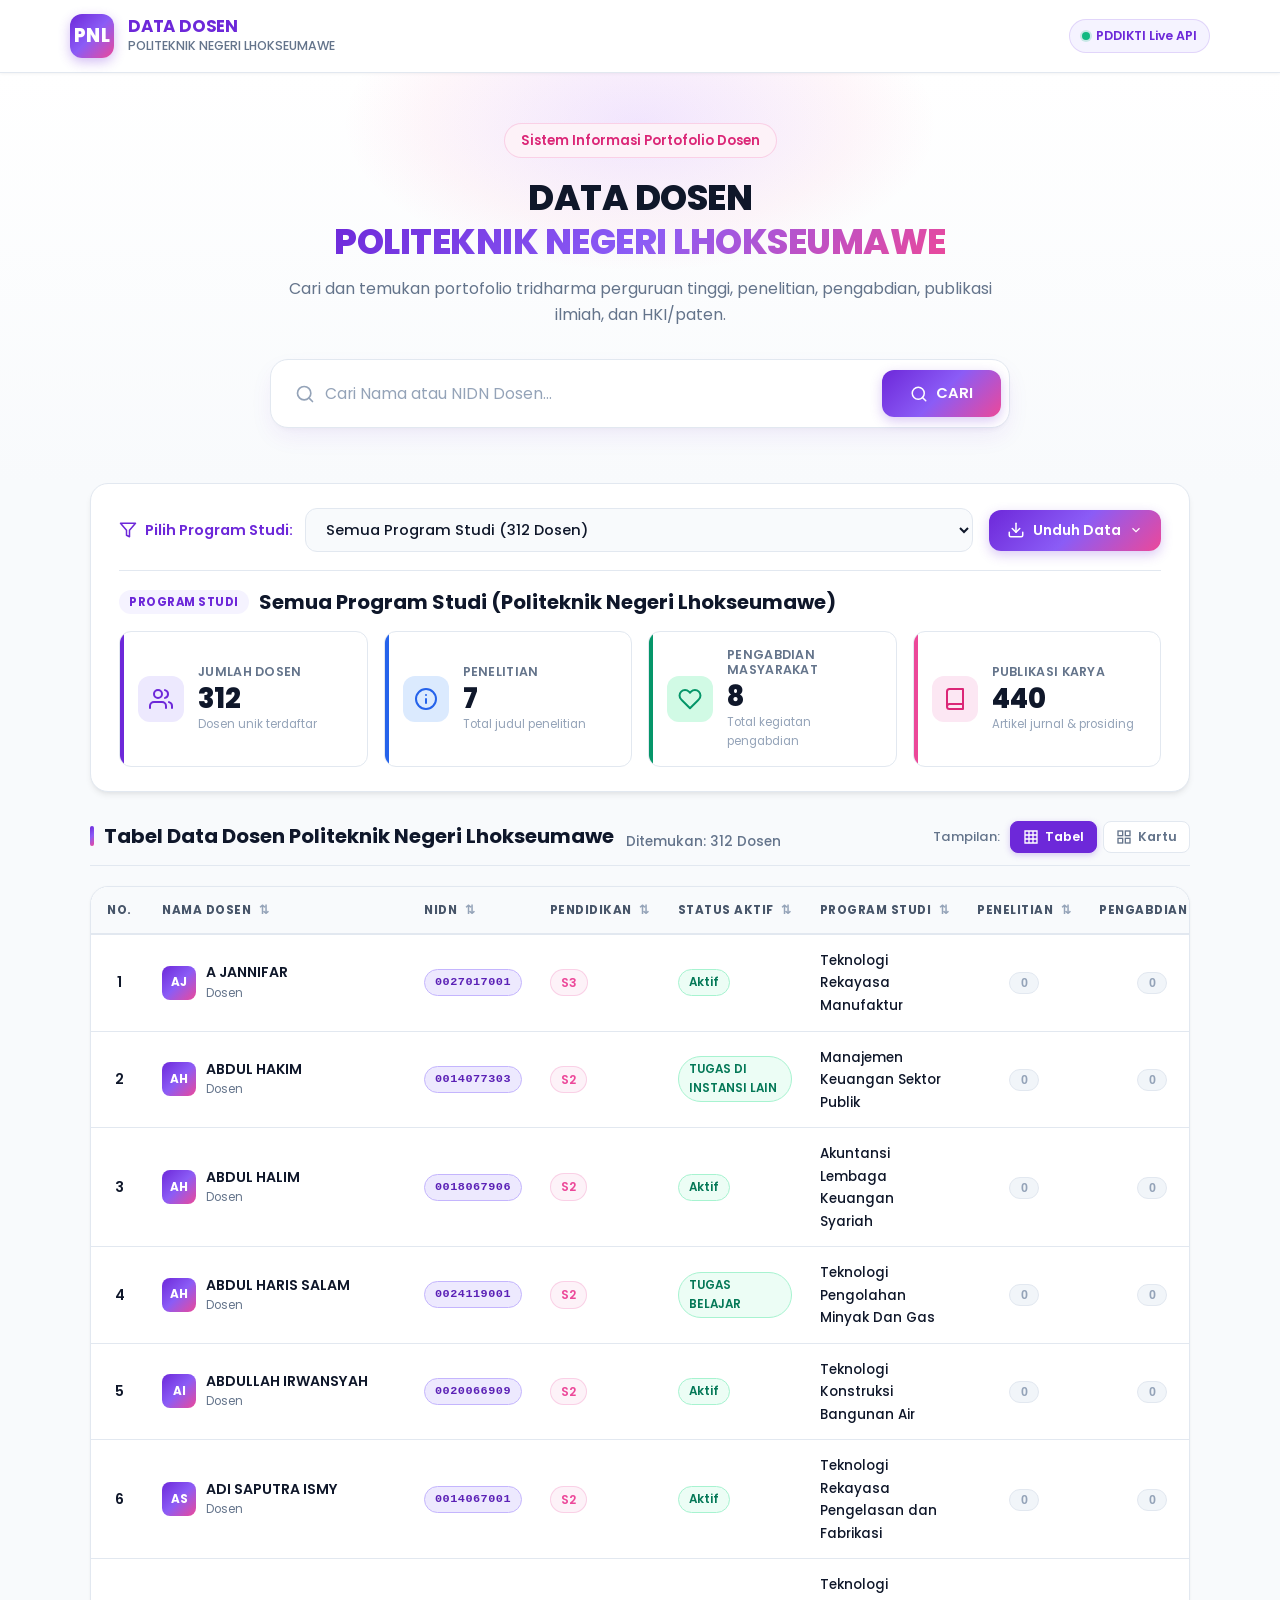
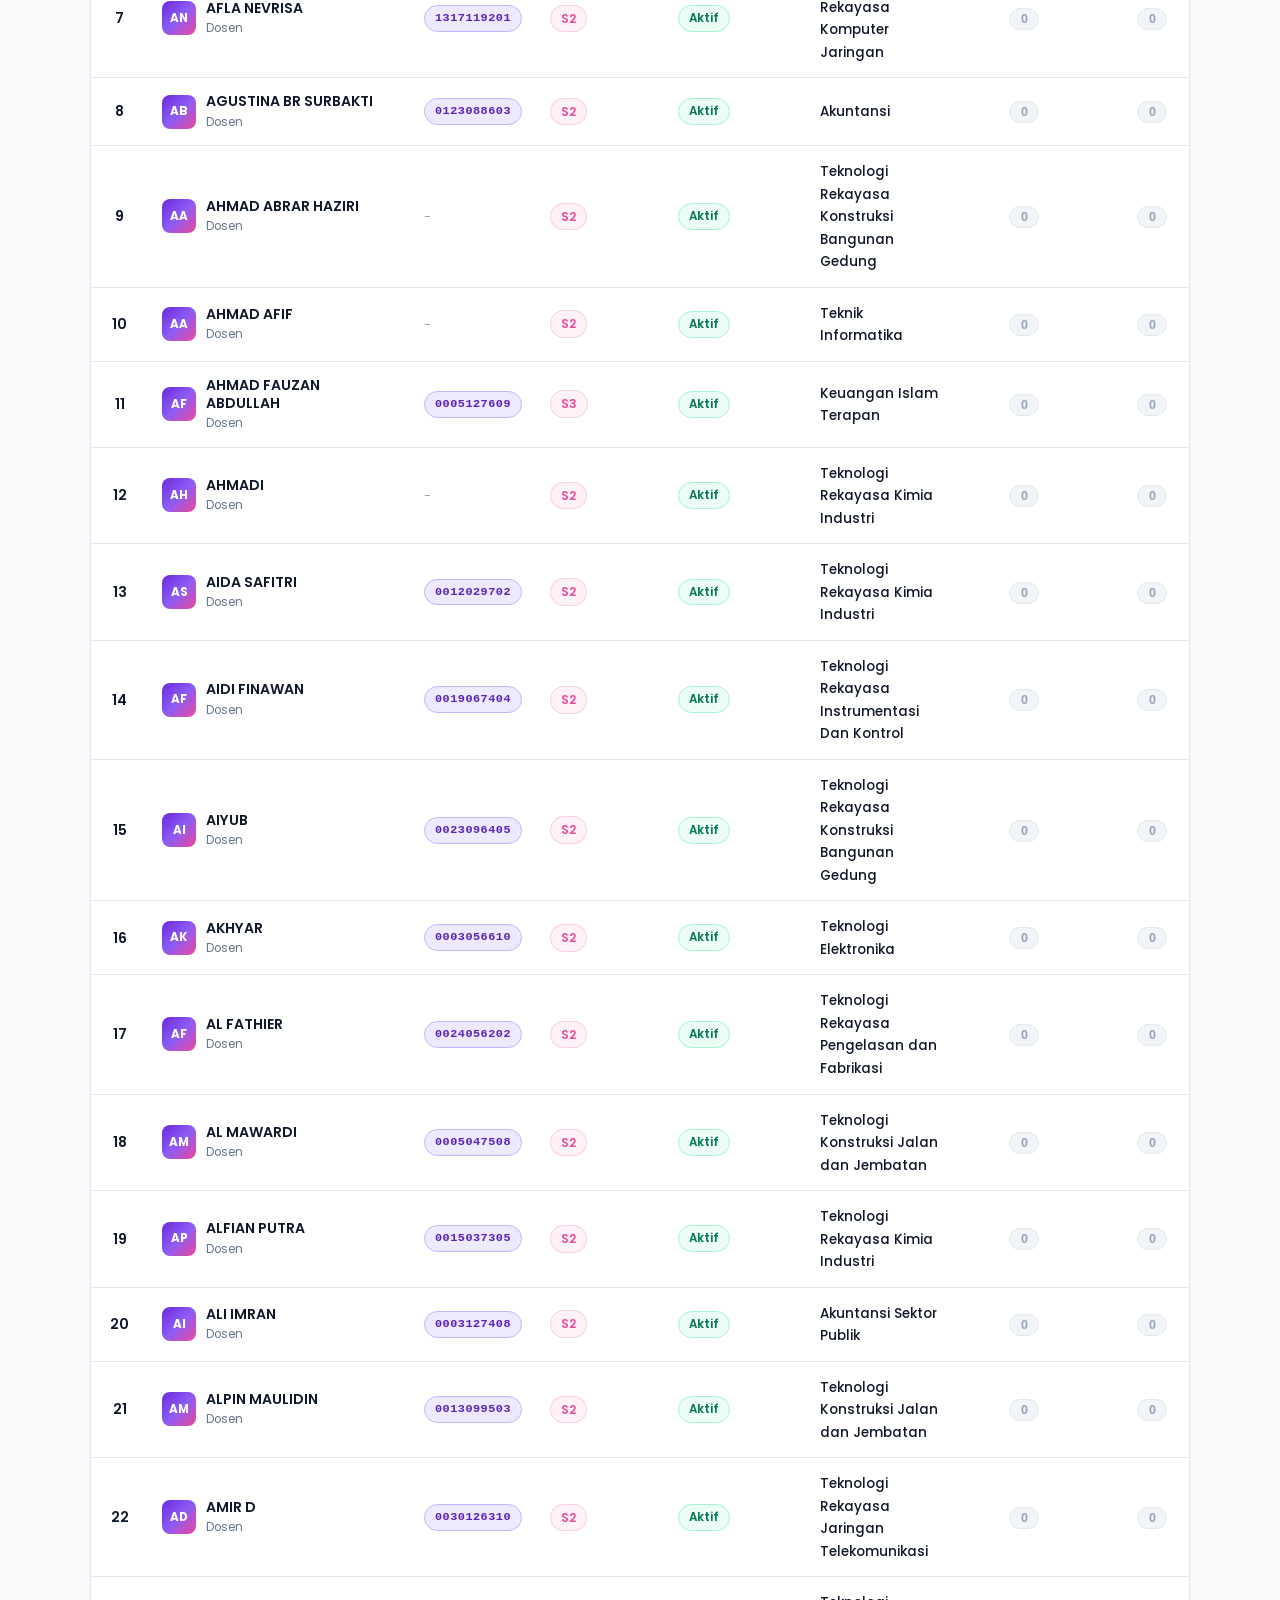
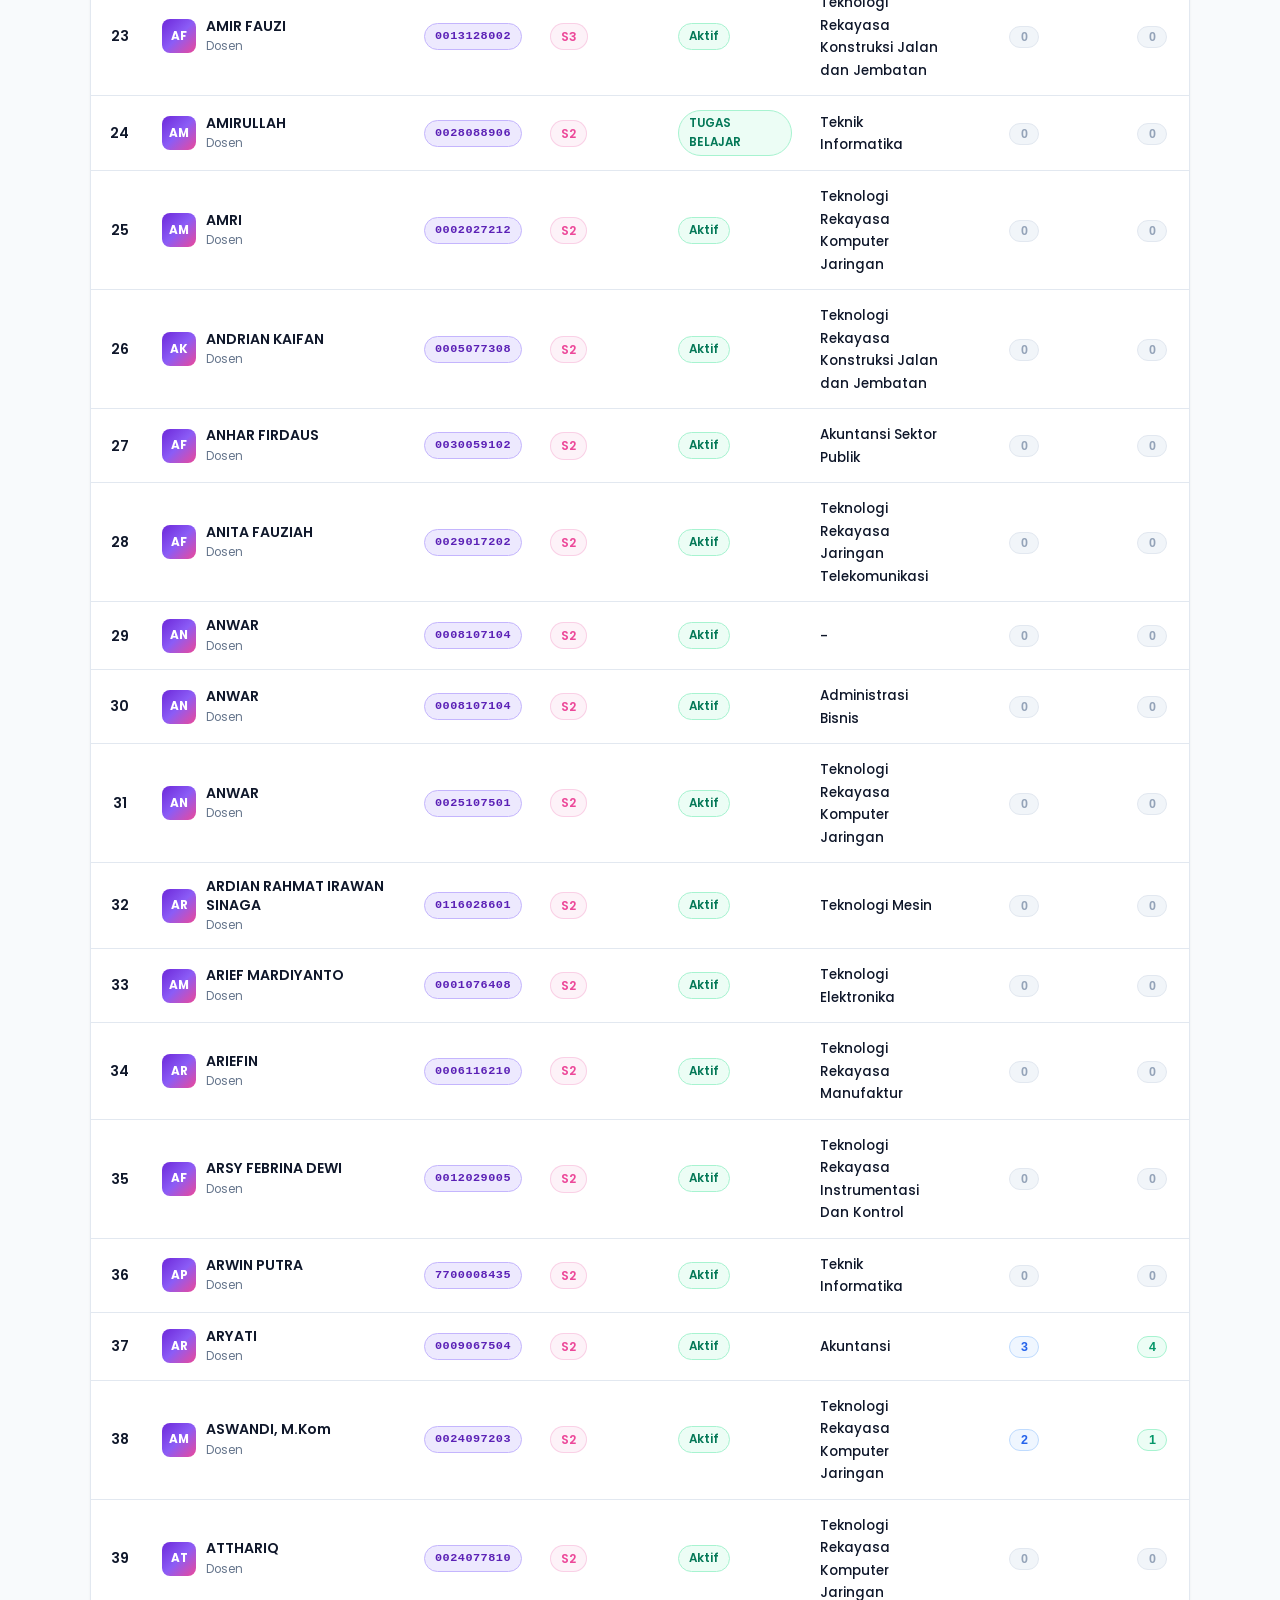
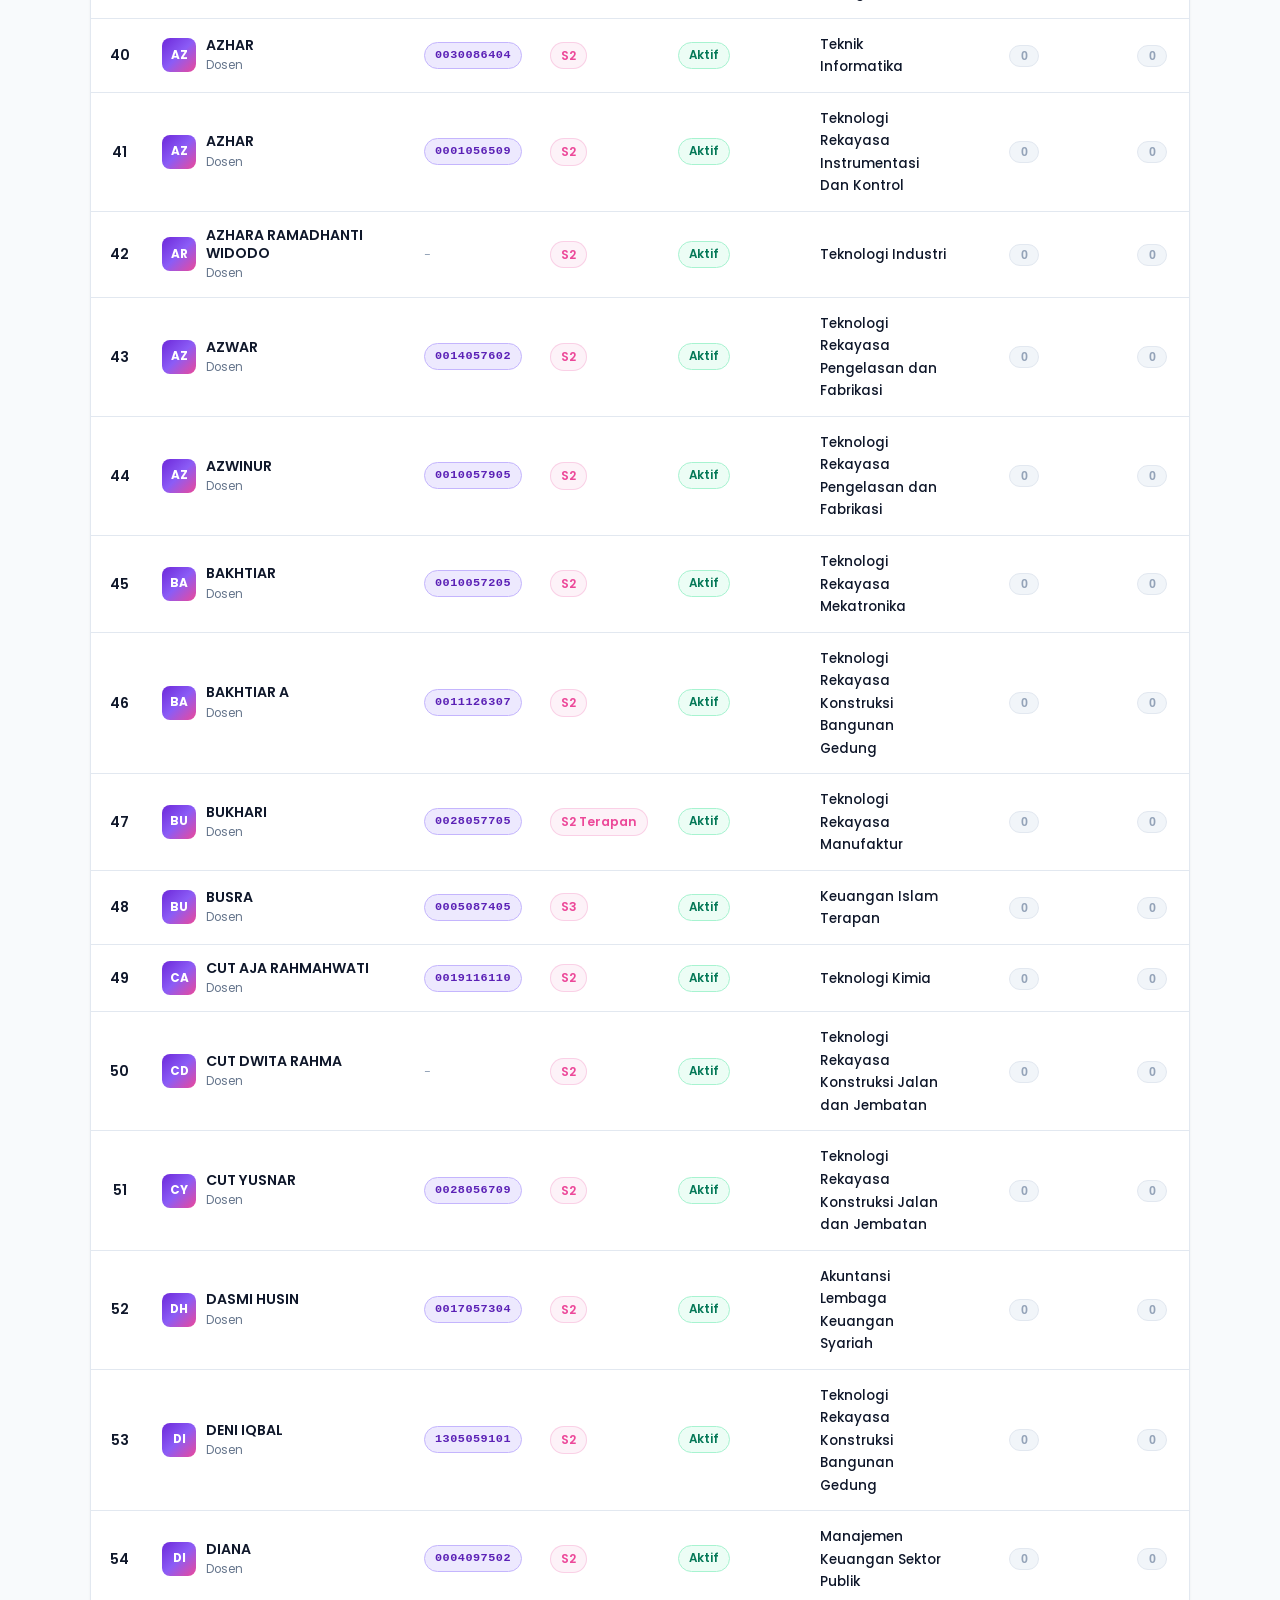
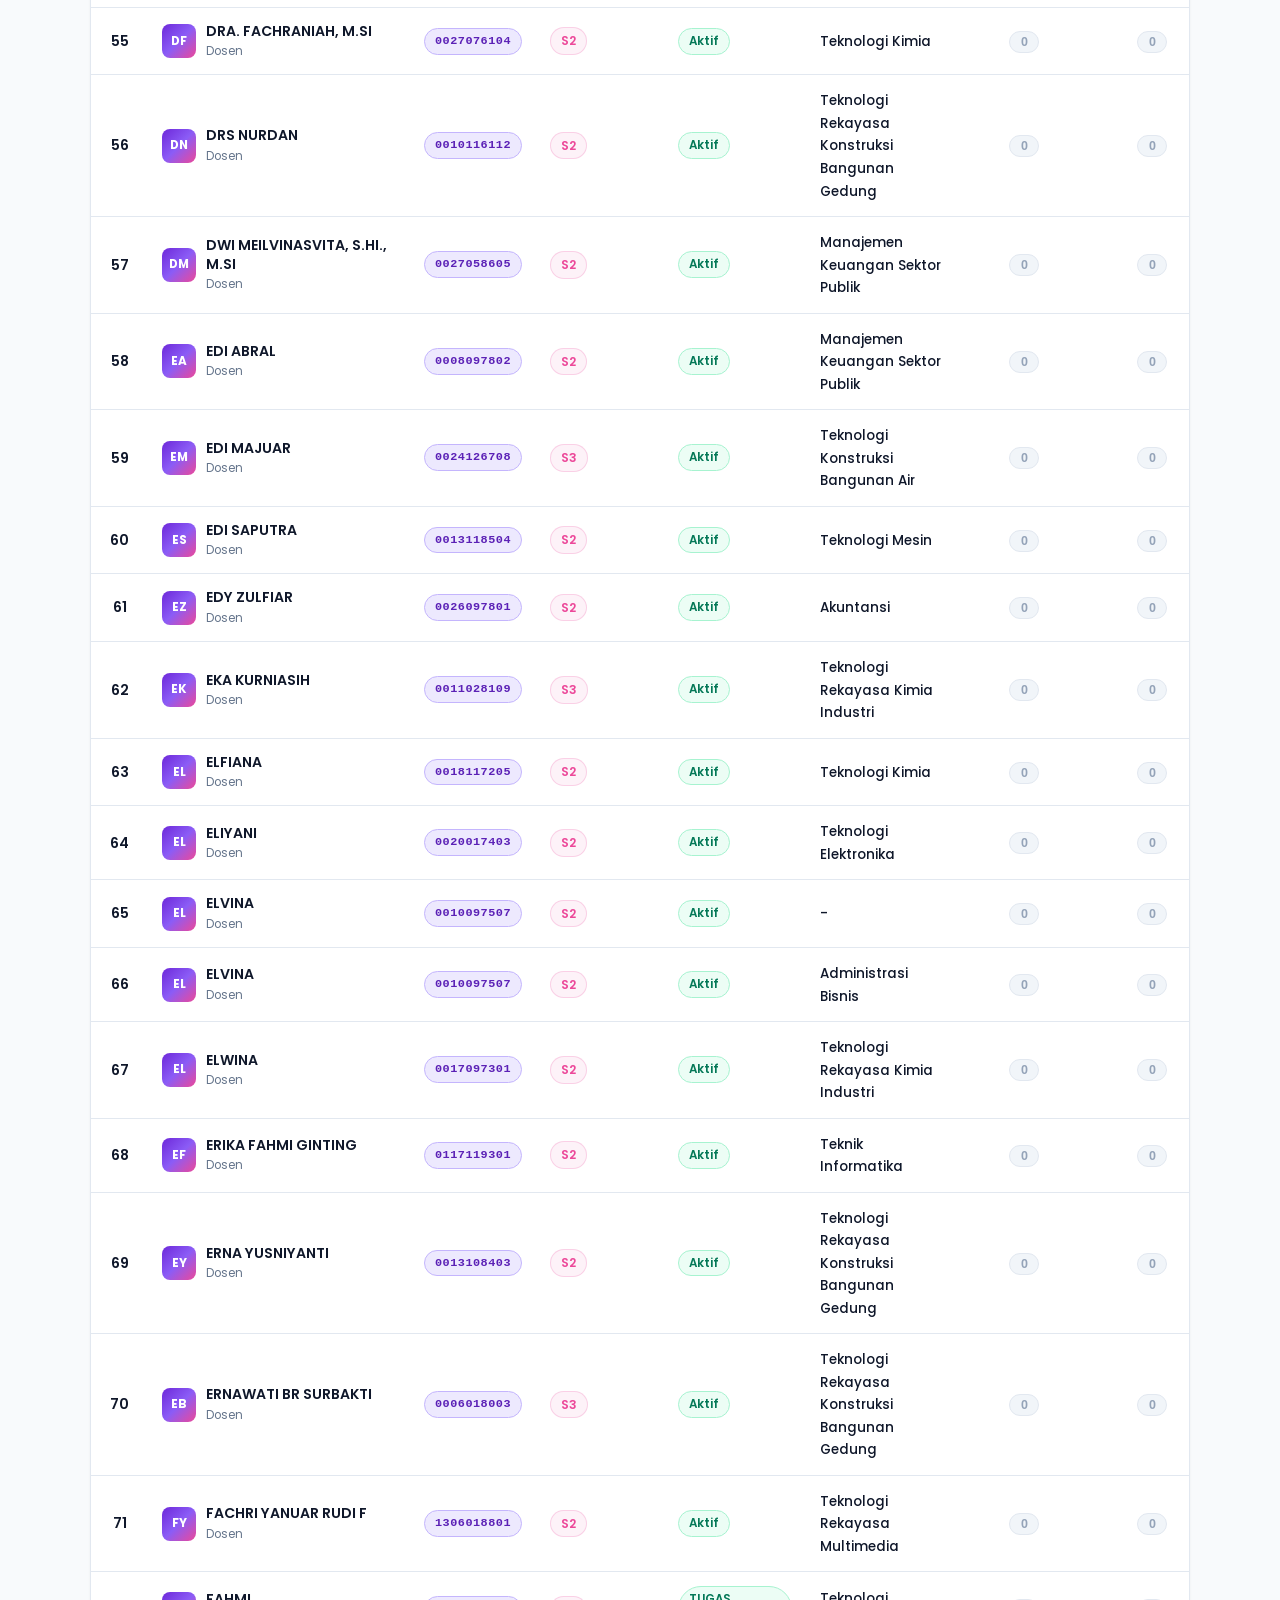
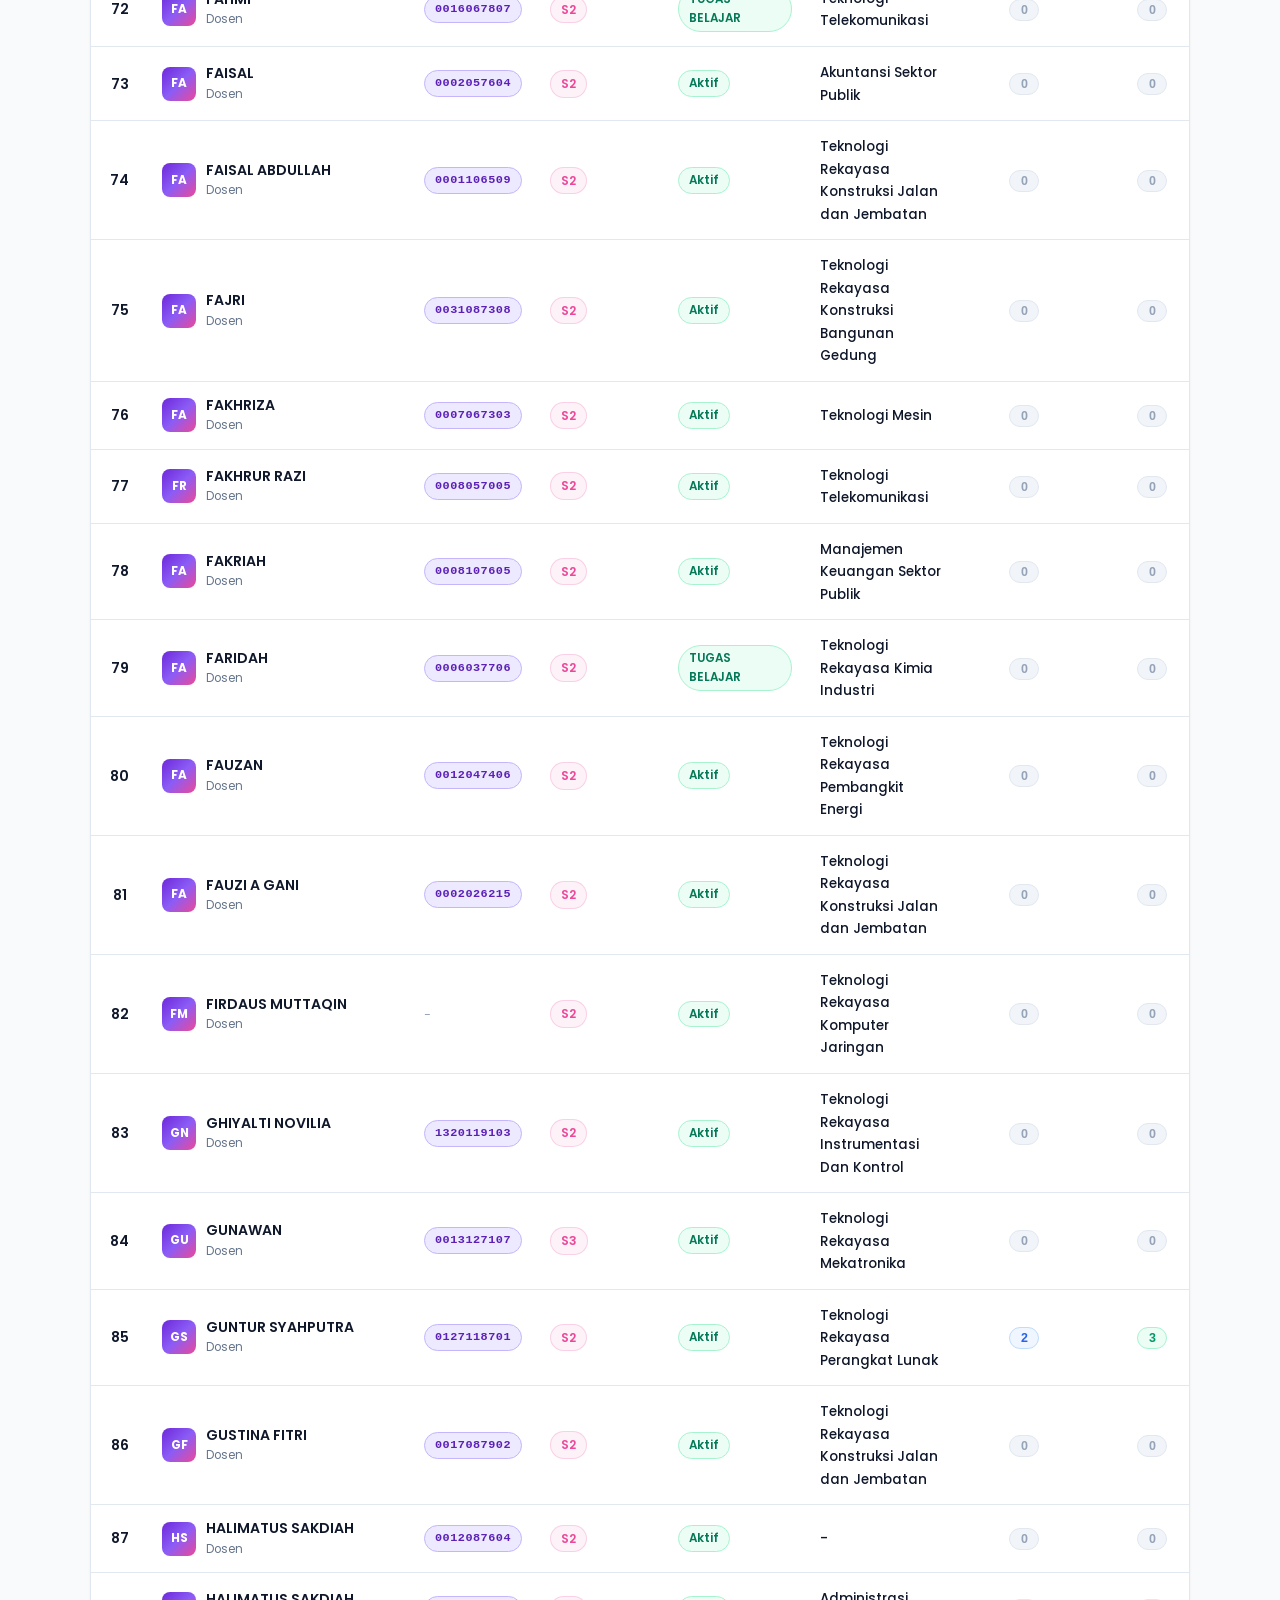
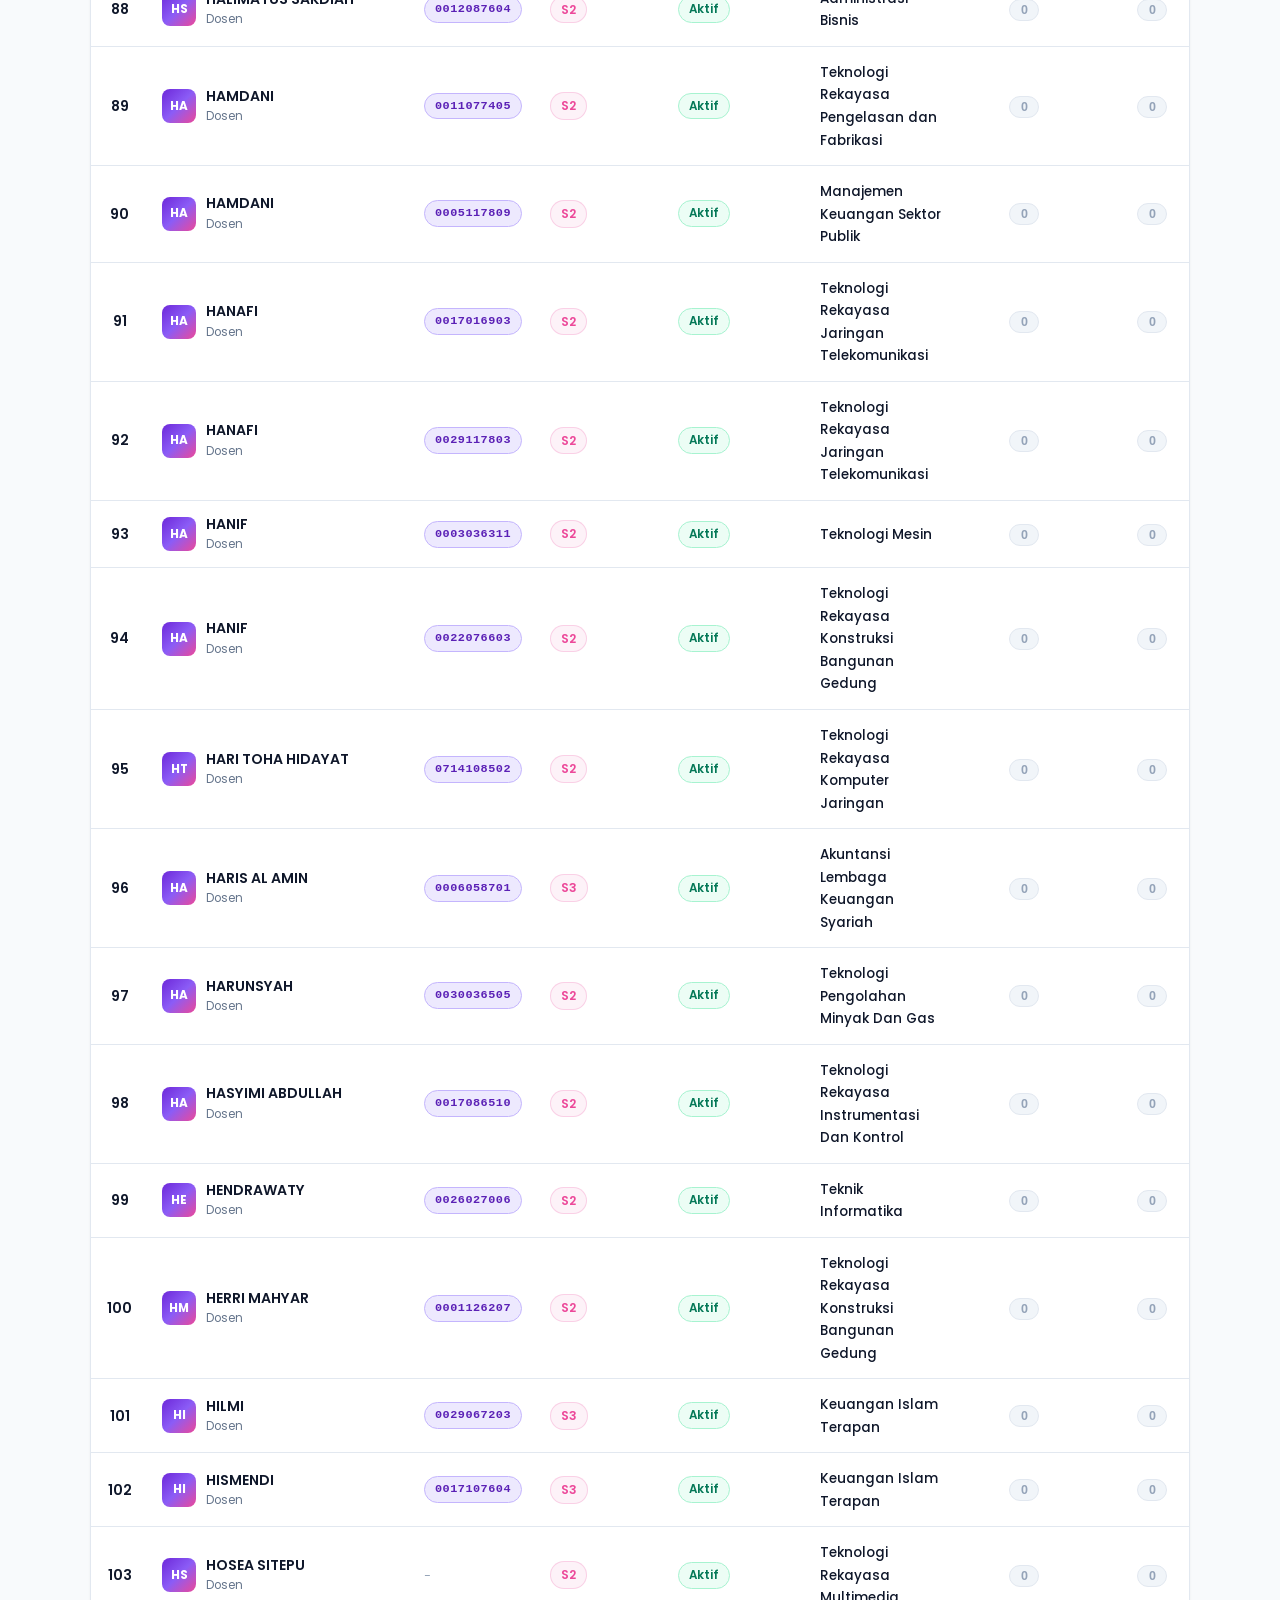
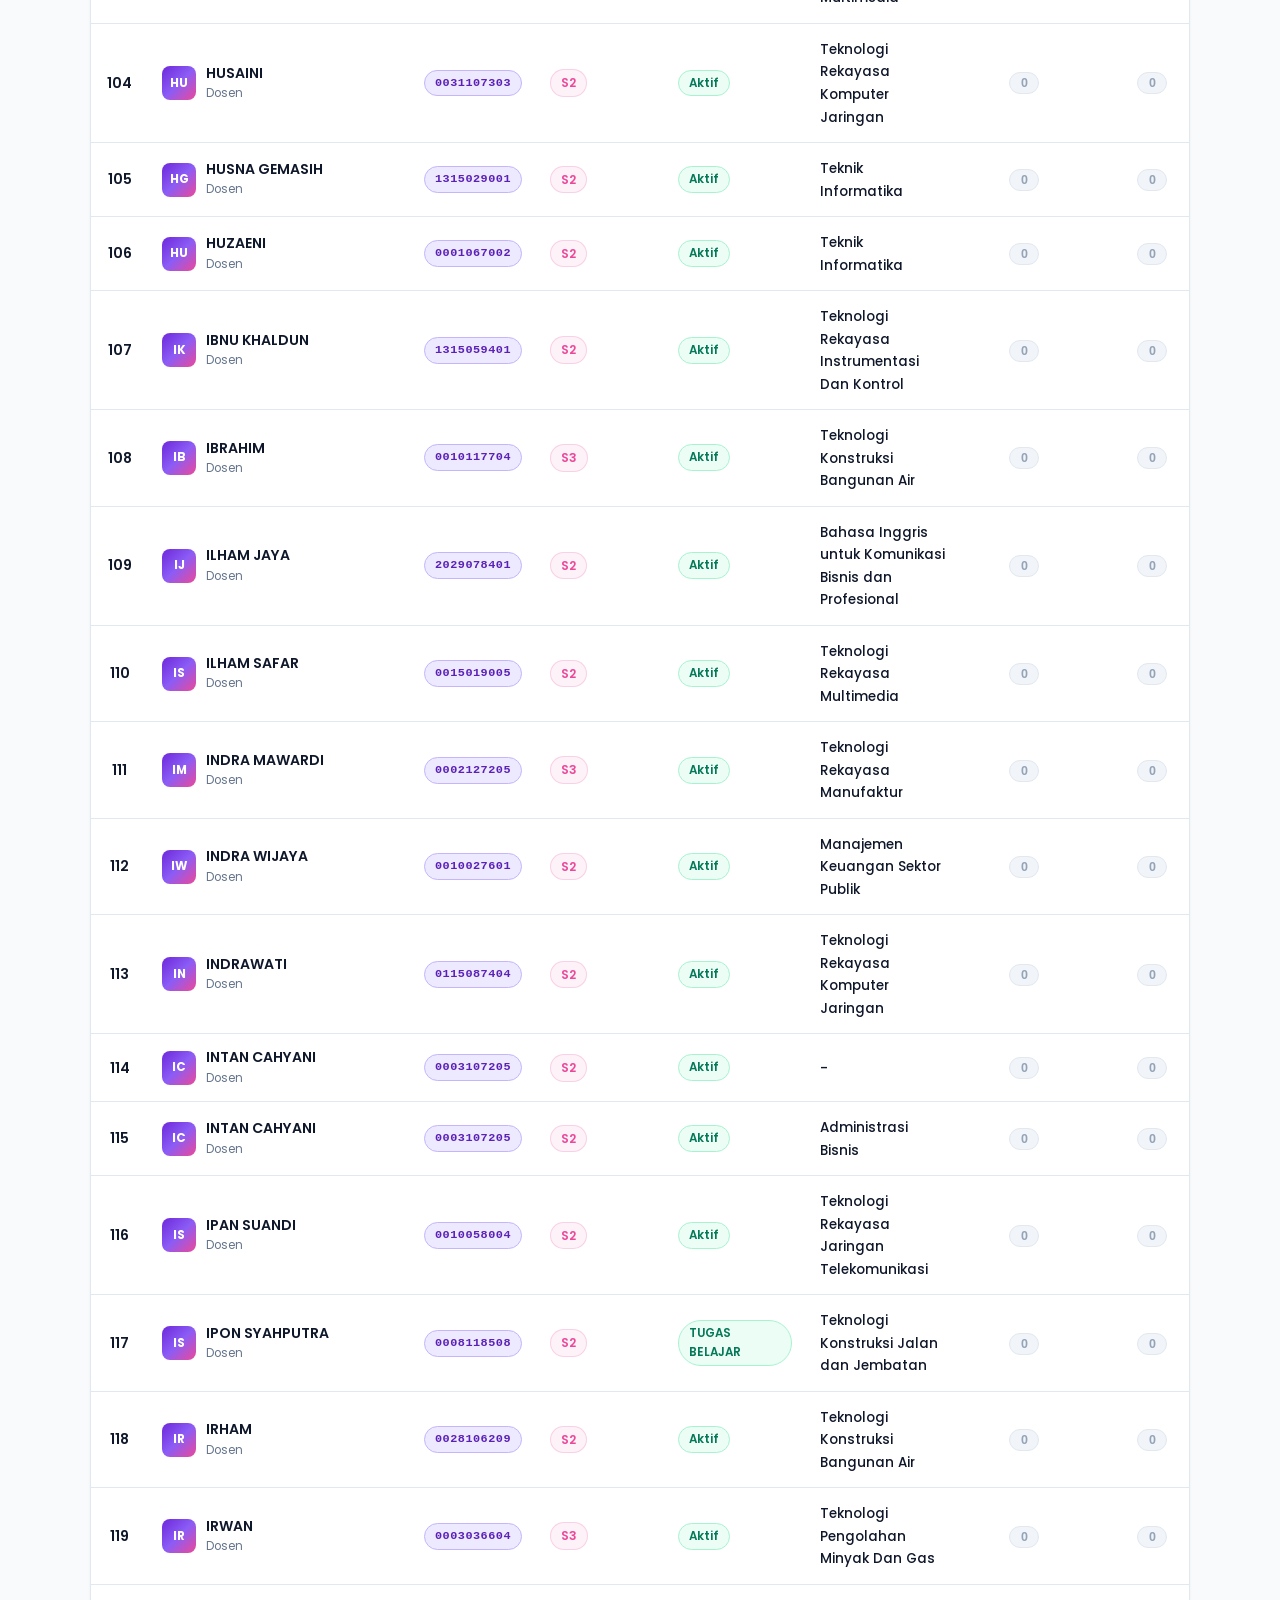
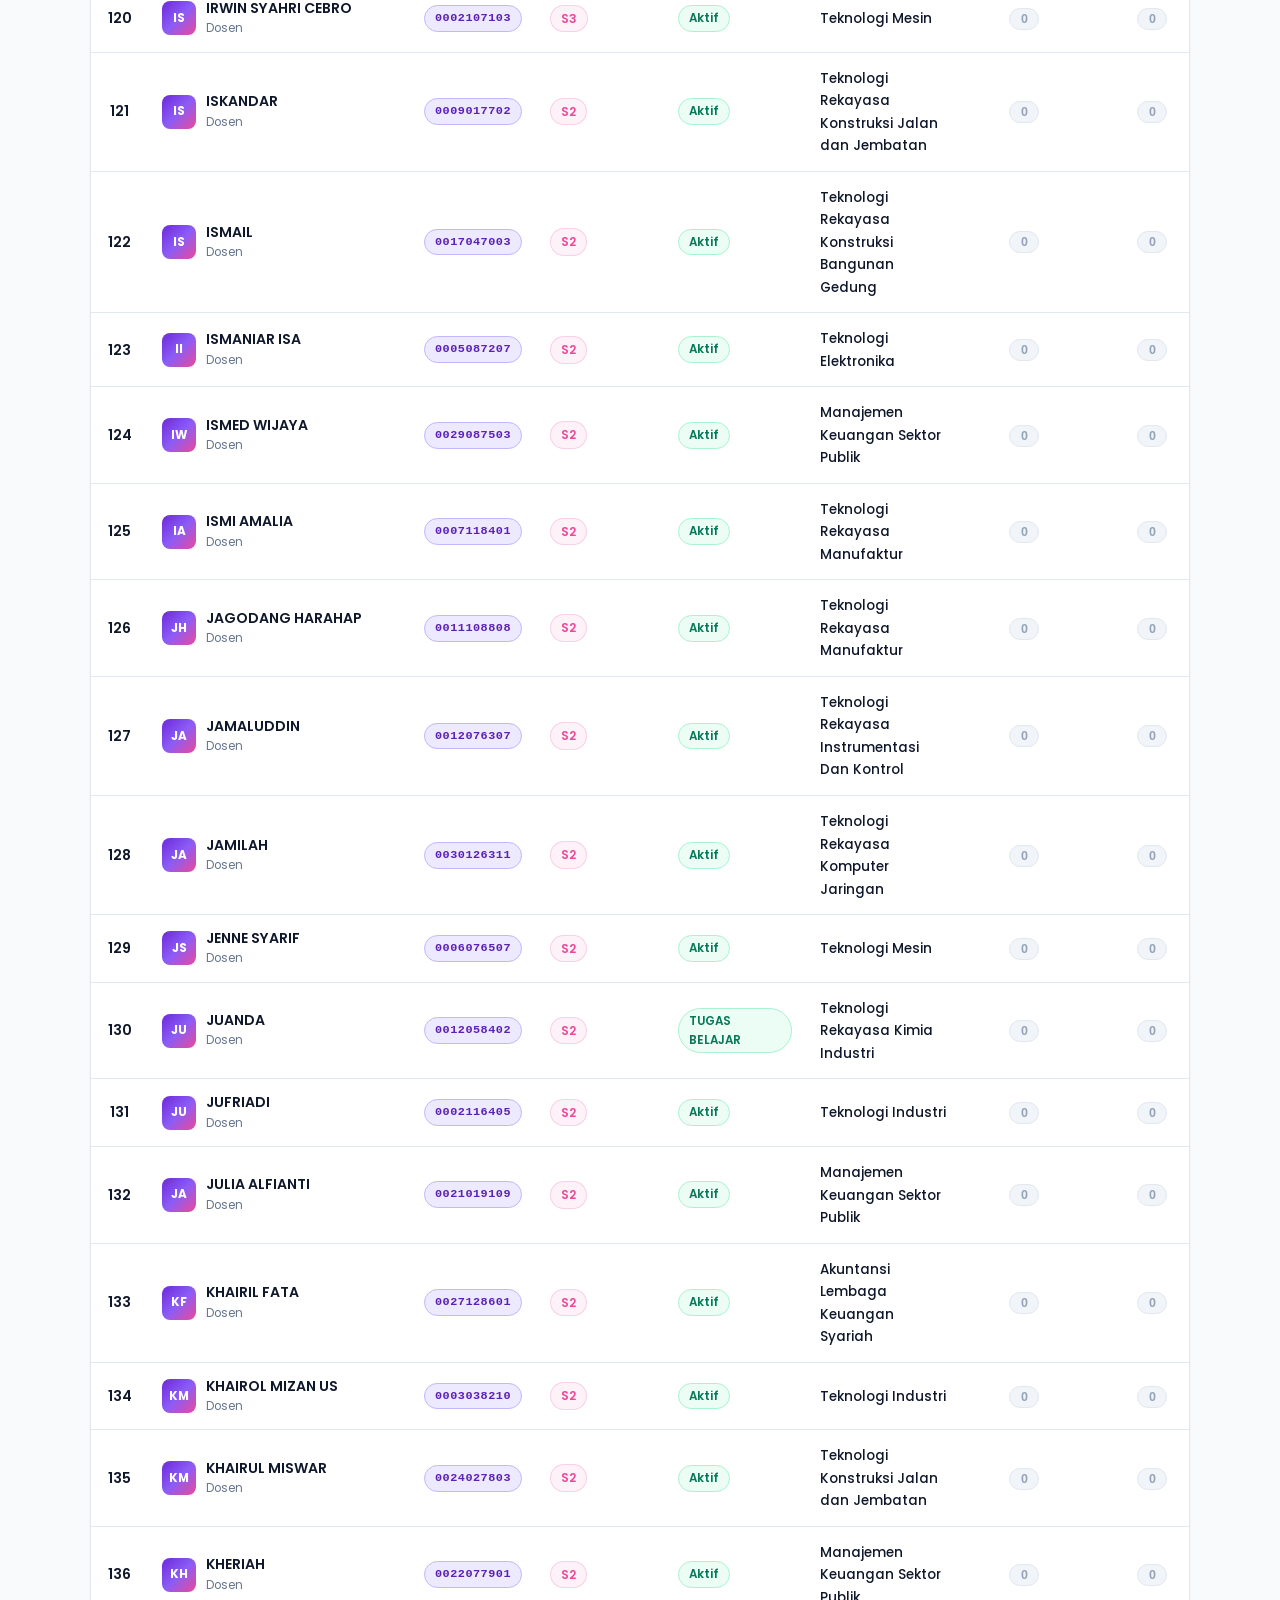
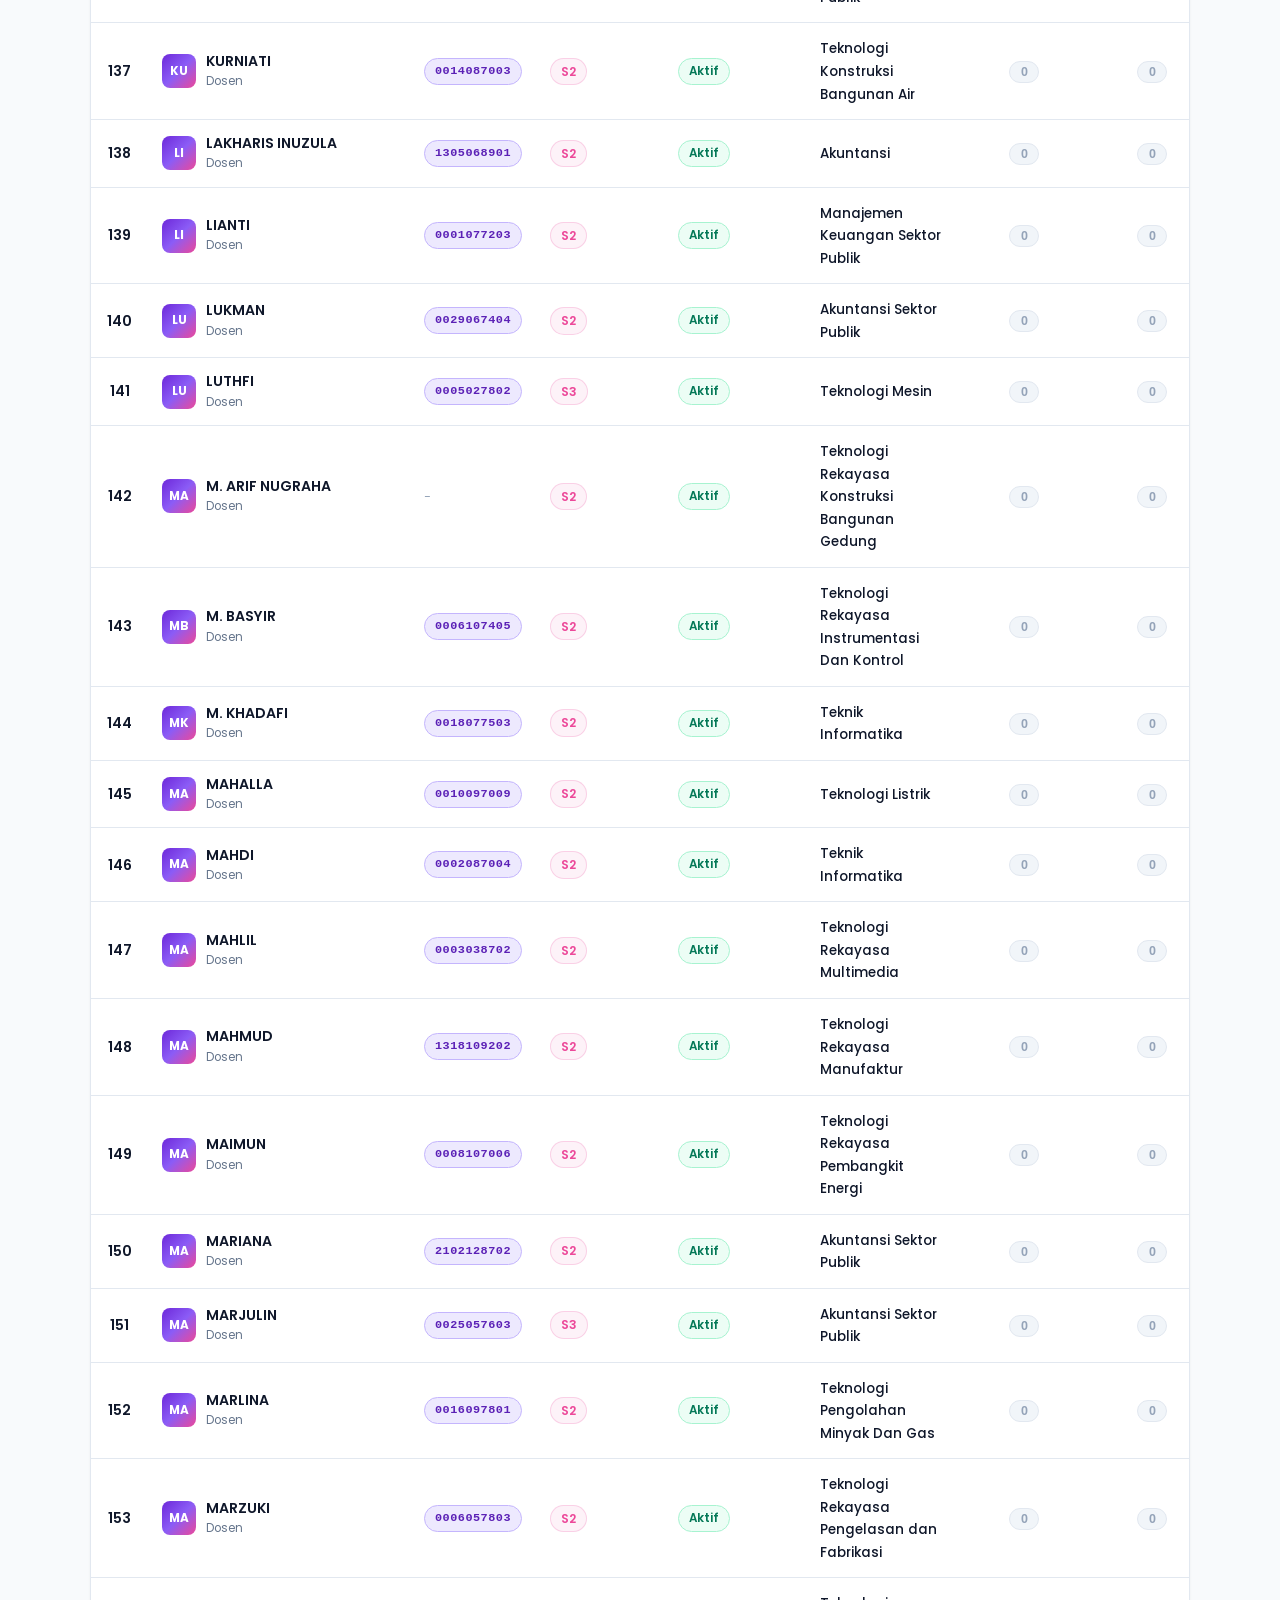
==== commit 7230fca6: "Remove emoji from hero section title" ====
--- a/index.html
+++ b/index.html
@@ -35,7 +35,7 @@
   <section class="hero-section">
     <div class="container hero-content">
       <div class="hero-pill">
-        🎓 Sistem Informasi Portofolio Dosen
+        Sistem Informasi Portofolio Dosen
       </div>
       <h2 class="hero-title">
         DATA DOSEN<br>
--- a/style.css
+++ b/style.css
@@ -56,7 +56,9 @@
 }
 
 /* --- Reset Dasar --- */
-*, *::before, *::after {
+*,
+*::before,
+*::after {
   box-sizing: border-box;
   margin: 0;
   padding: 0;
@@ -330,6 +332,187 @@
   background: var(--primary-purple-light);
 }
 
+/* --- Riwayat Pencarian (Chips & Dropdown) --- */
+.history-chip {
+  display: inline-flex;
+  align-items: center;
+  gap: 6px;
+  padding: 4px 10px 4px 12px;
+  background: #ffffff;
+  border: 1px solid var(--border-color);
+  border-radius: var(--radius-full);
+  color: var(--primary-purple);
+  font-size: 0.8rem;
+  font-weight: 500;
+  cursor: pointer;
+  transition: all var(--transition-fast);
+}
+
+.history-chip:hover {
+  border-color: var(--primary-purple);
+  background: var(--primary-purple-light);
+}
+
+.history-chip-text {
+  cursor: pointer;
+}
+
+.history-chip-remove {
+  background: transparent;
+  border: none;
+  color: #94a3b8;
+  font-size: 0.95rem;
+  line-height: 1;
+  padding: 1px 4px;
+  margin-left: 2px;
+  cursor: pointer;
+  border-radius: 50%;
+  display: inline-flex;
+  align-items: center;
+  justify-content: center;
+  transition: all var(--transition-fast);
+}
+
+.history-chip-remove:hover {
+  color: #ef4444;
+  background: #fee2e2;
+}
+
+.chip-clear-all {
+  color: #64748b;
+  font-size: 0.75rem;
+  background: #f8fafc;
+  border: 1px dashed #cbd5e1;
+}
+
+.chip-clear-all:hover {
+  color: #ef4444;
+  border-color: #fca5a5;
+  background: #fef2f2;
+}
+
+/* Dropdown Riwayat Pencarian di Bawah Input */
+.search-history-dropdown {
+  position: absolute;
+  top: calc(100% + 8px);
+  left: 0;
+  right: 0;
+  background: #ffffff;
+  border: 1px solid var(--border-color);
+  border-radius: var(--radius-md);
+  box-shadow: 0 14px 30px rgba(0, 0, 0, 0.12), 0 4px 12px rgba(0, 0, 0, 0.05);
+  z-index: 1000;
+  text-align: left;
+  overflow: hidden;
+  animation: dropdownFadeIn 0.15s ease-out;
+}
+
+@keyframes dropdownFadeIn {
+  from {
+    opacity: 0;
+    transform: translateY(-5px);
+  }
+  to {
+    opacity: 1;
+    transform: translateY(0);
+  }
+}
+
+.search-history-dropdown .dropdown-header {
+  display: flex;
+  align-items: center;
+  justify-content: space-between;
+  padding: 8px 14px;
+  background: #f8fafc;
+  border-bottom: 1px solid var(--border-color);
+  font-size: 0.78rem;
+  font-weight: 600;
+  color: var(--text-muted);
+}
+
+.search-history-dropdown .dropdown-header-title {
+  display: flex;
+  align-items: center;
+  gap: 6px;
+}
+
+.search-history-dropdown .btn-dropdown-clear {
+  background: transparent;
+  border: none;
+  color: #94a3b8;
+  font-size: 0.75rem;
+  cursor: pointer;
+  font-weight: 500;
+  padding: 2px 6px;
+  border-radius: 4px;
+  transition: all var(--transition-fast);
+}
+
+.search-history-dropdown .btn-dropdown-clear:hover {
+  color: #ef4444;
+  background: #fee2e2;
+}
+
+.search-history-dropdown .dropdown-list {
+  list-style: none;
+  margin: 0;
+  padding: 4px 0;
+  max-height: 220px;
+  overflow-y: auto;
+}
+
+.search-history-dropdown .dropdown-item {
+  display: flex;
+  align-items: center;
+  justify-content: space-between;
+  padding: 8px 14px;
+  font-size: 0.88rem;
+  color: var(--text-main);
+  cursor: pointer;
+  transition: background var(--transition-fast);
+}
+
+.search-history-dropdown .dropdown-item:hover {
+  background: var(--primary-purple-light);
+  color: var(--primary-purple);
+}
+
+.search-history-dropdown .dropdown-item-left {
+  display: flex;
+  align-items: center;
+  gap: 10px;
+  flex: 1;
+  min-width: 0;
+}
+
+.search-history-dropdown .dropdown-item-icon {
+  color: #94a3b8;
+  flex-shrink: 0;
+}
+
+.search-history-dropdown .dropdown-item-text {
+  white-space: nowrap;
+  overflow: hidden;
+  text-overflow: ellipsis;
+}
+
+.search-history-dropdown .dropdown-item-remove {
+  background: transparent;
+  border: none;
+  color: #94a3b8;
+  font-size: 1.1rem;
+  line-height: 1;
+  padding: 2px 6px;
+  cursor: pointer;
+  border-radius: 4px;
+  transition: all var(--transition-fast);
+}
+
+.search-history-dropdown .dropdown-item-remove:hover {
+  color: #ef4444;
+  background: #fee2e2;
+}
+
 /* --- Section Heading --- */
 .section-header {
   display: flex;
@@ -828,6 +1011,7 @@
     opacity: 0;
     transform: translateY(6px);
   }
+
   to {
     opacity: 1;
     transform: translateY(0);
@@ -1082,7 +1266,8 @@
     padding: 10px 14px;
   }
 
-  .modern-table th, .modern-table td {
+  .modern-table th,
+  .modern-table td {
     padding: 12px 14px;
   }
 }
@@ -1190,9 +1375,11 @@
   0% {
     background-color: #f1f5f9;
   }
+
   50% {
     background-color: #e2e8f0;
   }
+
   100% {
     background-color: #f1f5f9;
   }
@@ -1329,6 +1516,7 @@
     opacity: 0;
     transform: translateY(-6px);
   }
+
   to {
     opacity: 1;
     transform: translateY(0);
@@ -1866,8 +2054,13 @@
 }
 
 @keyframes modalFadeIn {
-  from { opacity: 0; }
-  to { opacity: 1; }
+  from {
+    opacity: 0;
+  }
+
+  to {
+    opacity: 1;
+  }
 }
 
 .modal-dialog {
@@ -1887,6 +2080,7 @@
   from {
     transform: translateY(20px) scale(0.98);
   }
+
   to {
     transform: translateY(0) scale(1);
   }
@@ -2220,9 +2414,12 @@
   body * {
     visibility: hidden;
   }
-  .modal-dialog, .modal-dialog * {
+
+  .modal-dialog,
+  .modal-dialog * {
     visibility: visible;
   }
+
   .modal-dialog {
     position: absolute;
     left: 0;
@@ -2231,10 +2428,11 @@
     box-shadow: none;
     border: none;
   }
-  .modal-close-btn, .modal-footer, .navbar, .footer {
+
+  .modal-close-btn,
+  .modal-footer,
+  .navbar,
+  .footer {
     display: none !important;
   }
 }
-
-
-
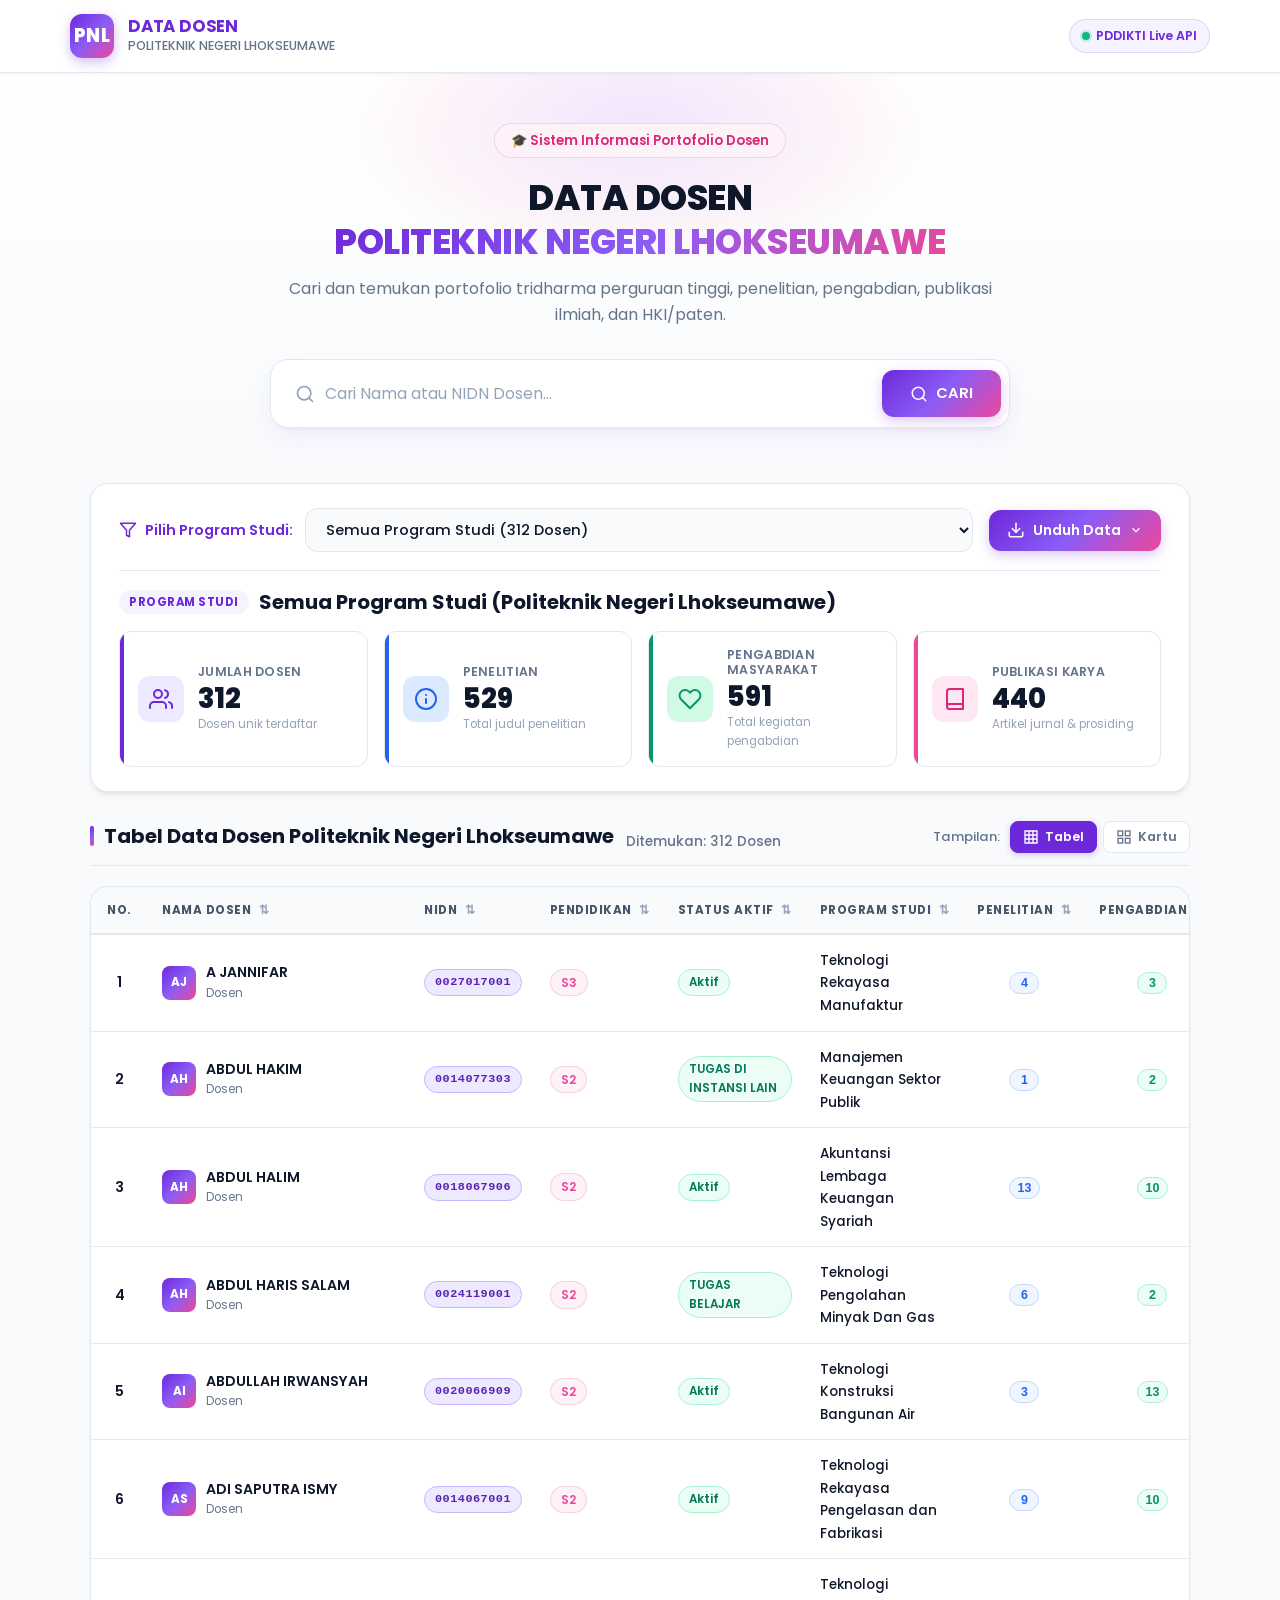
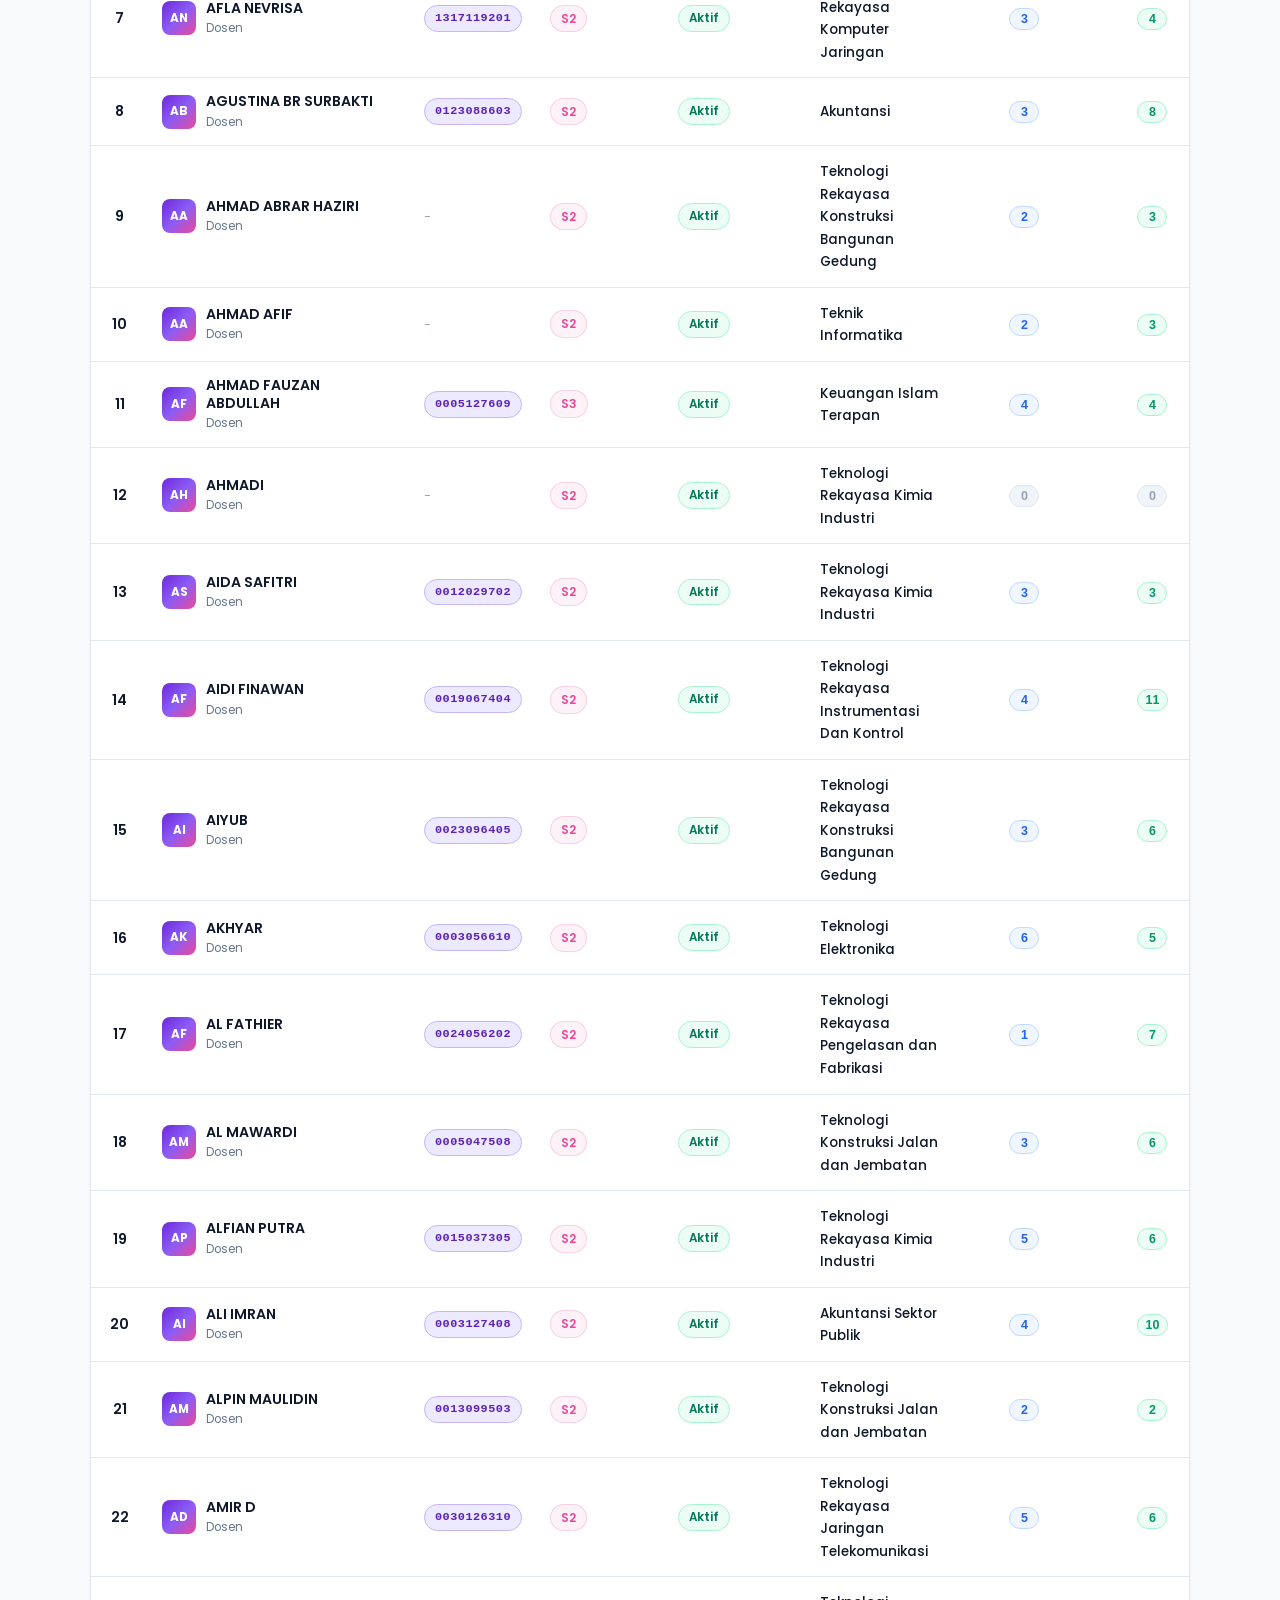
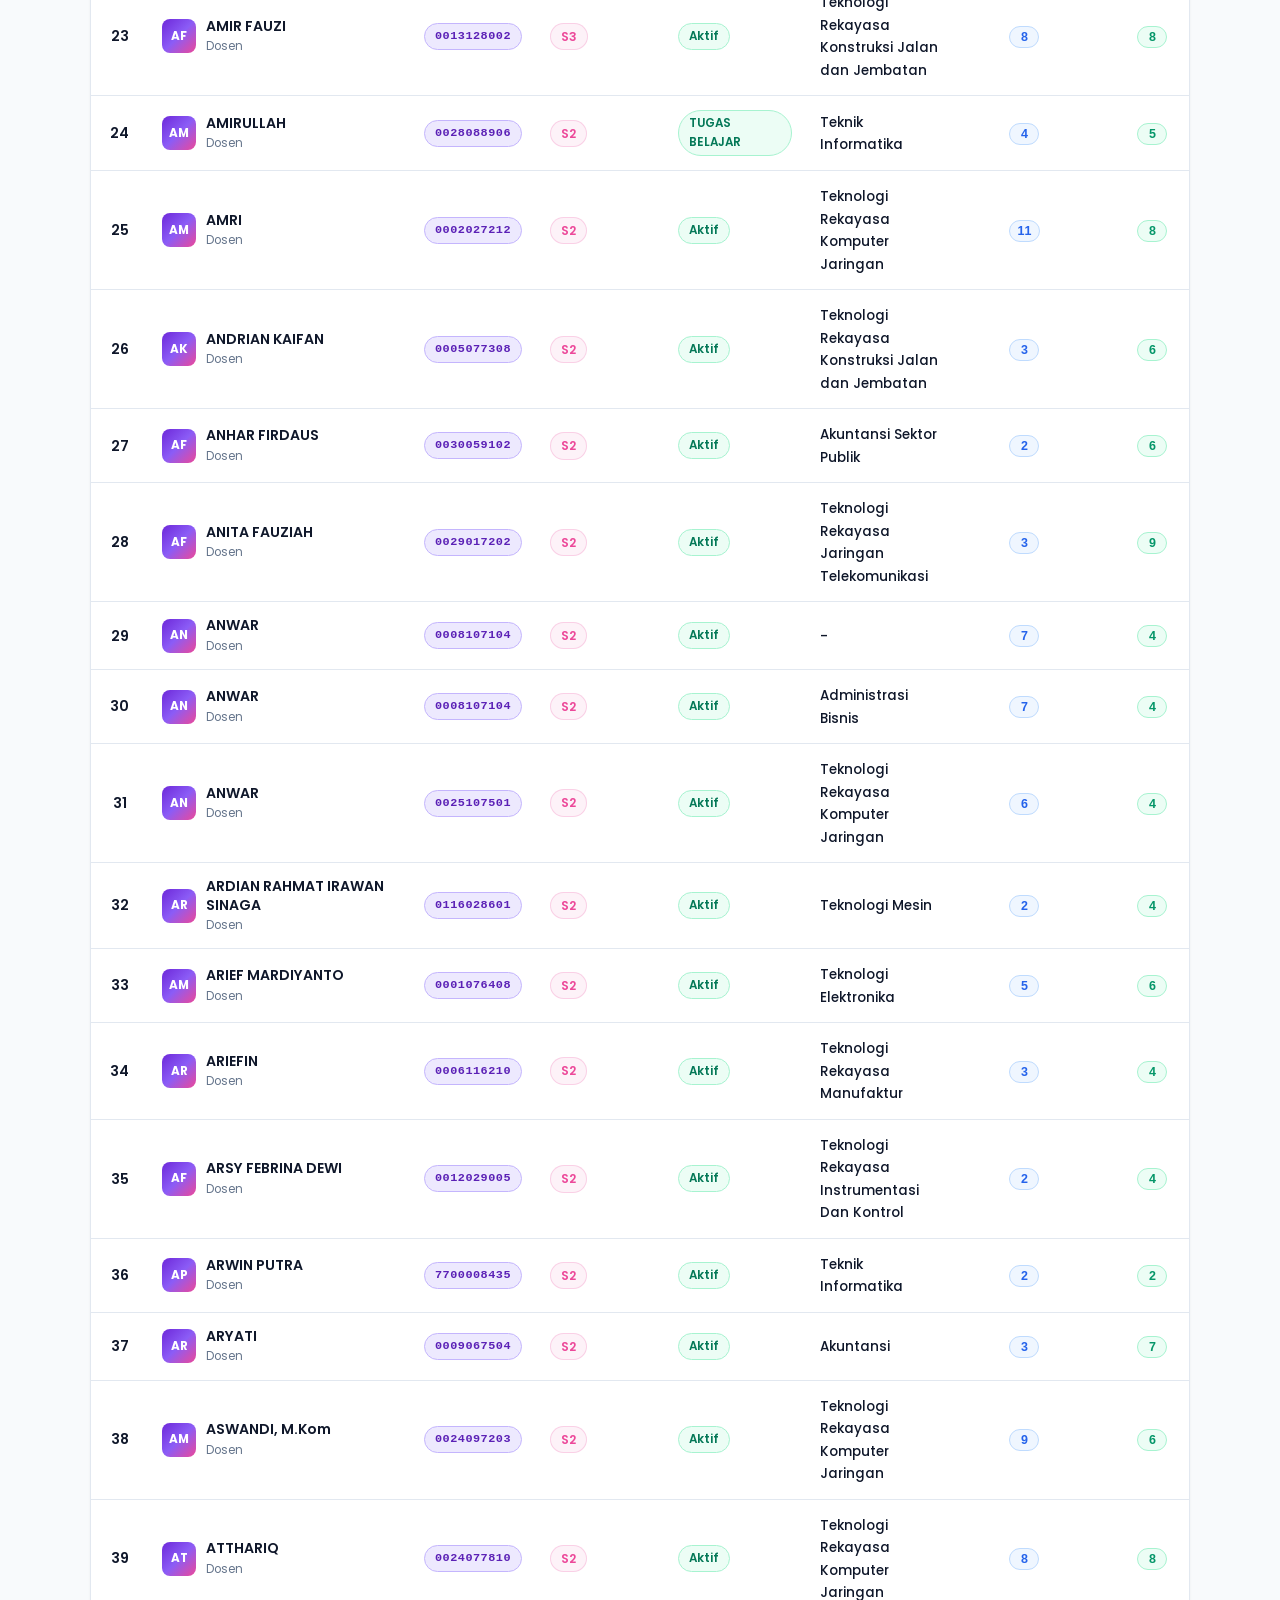
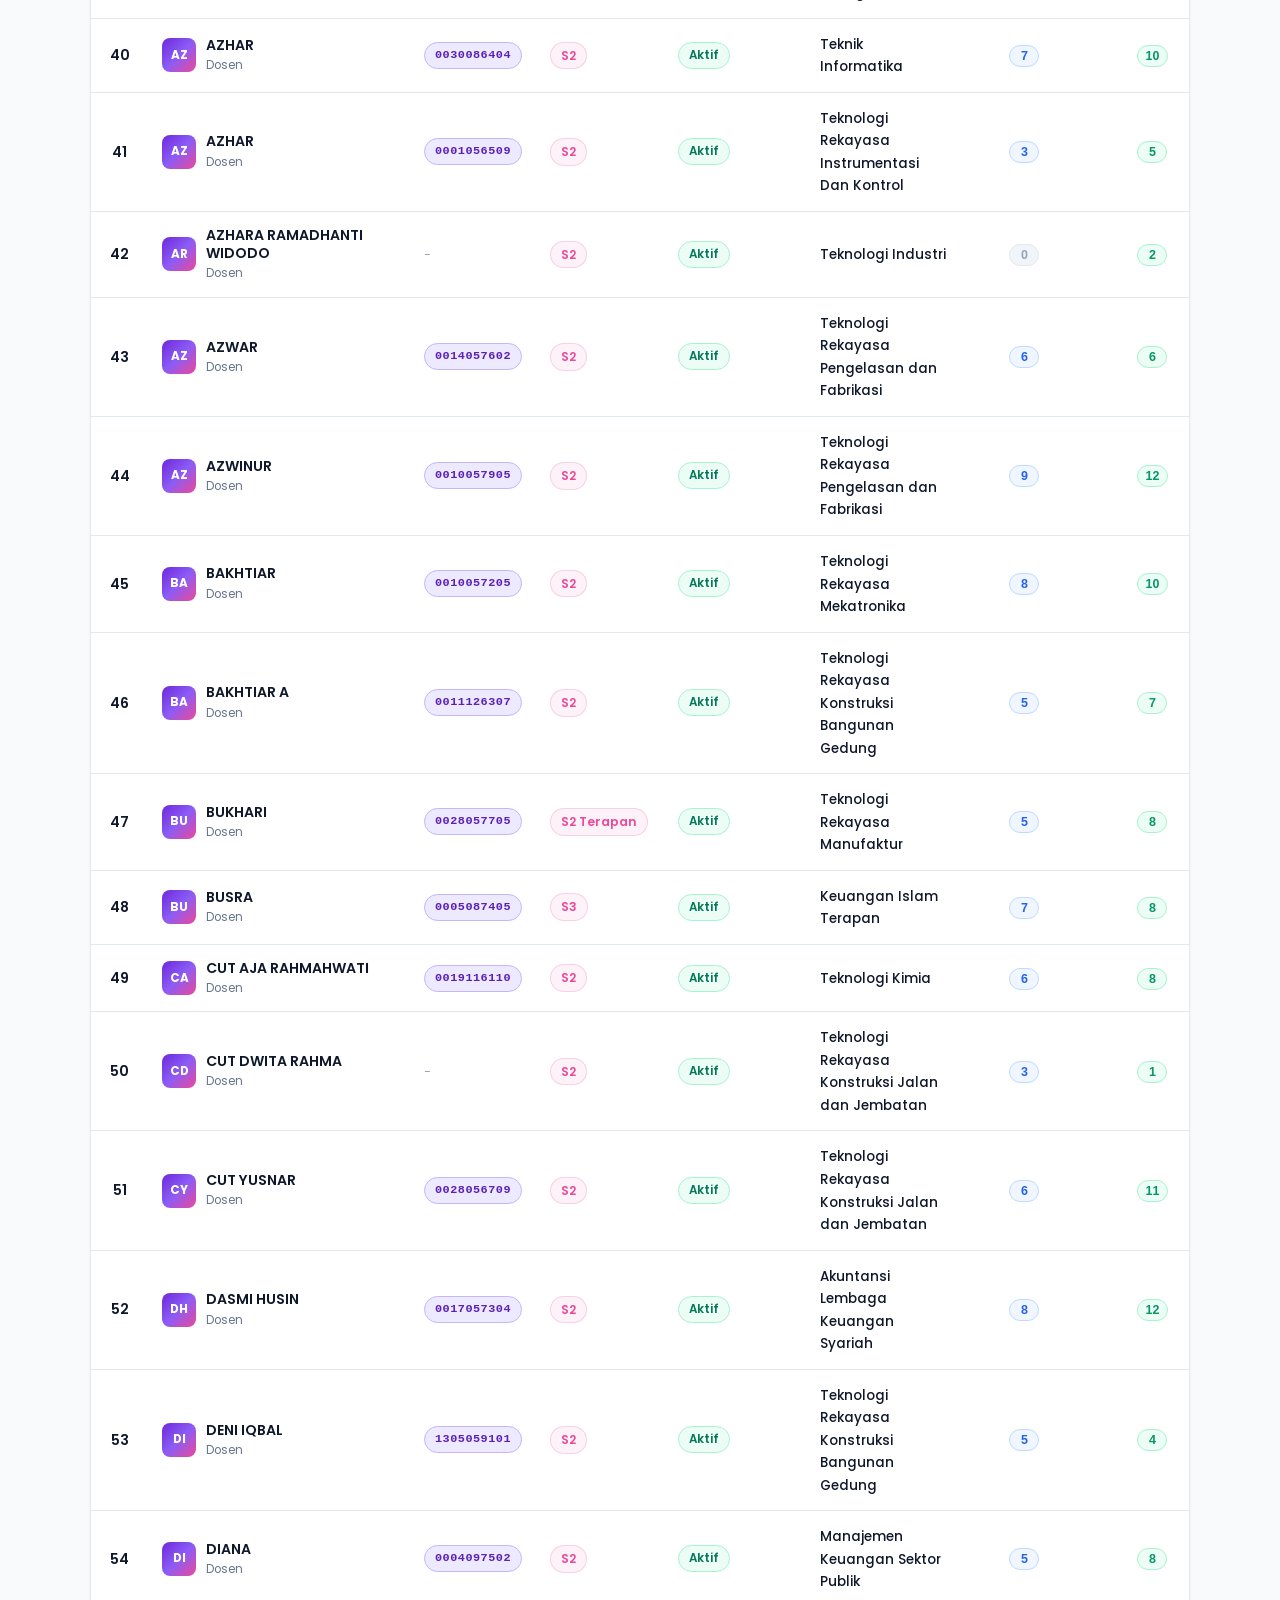
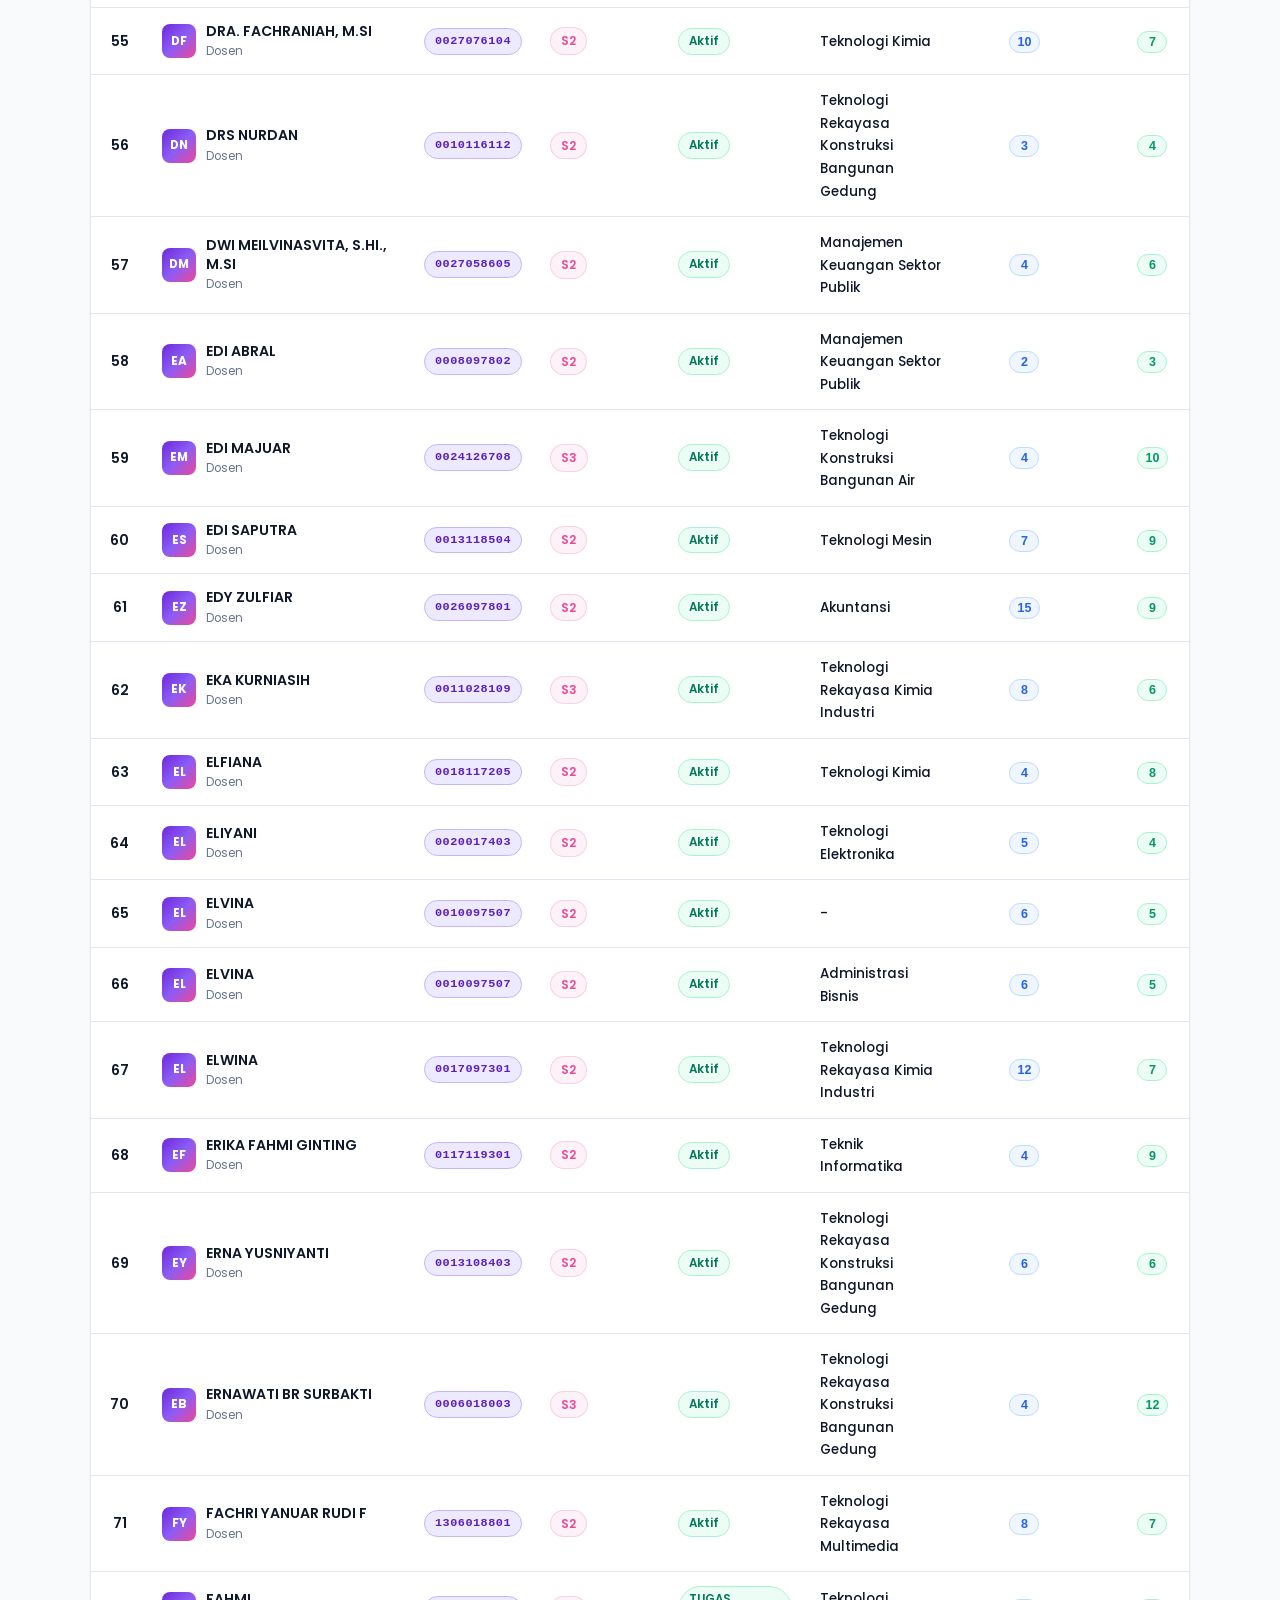
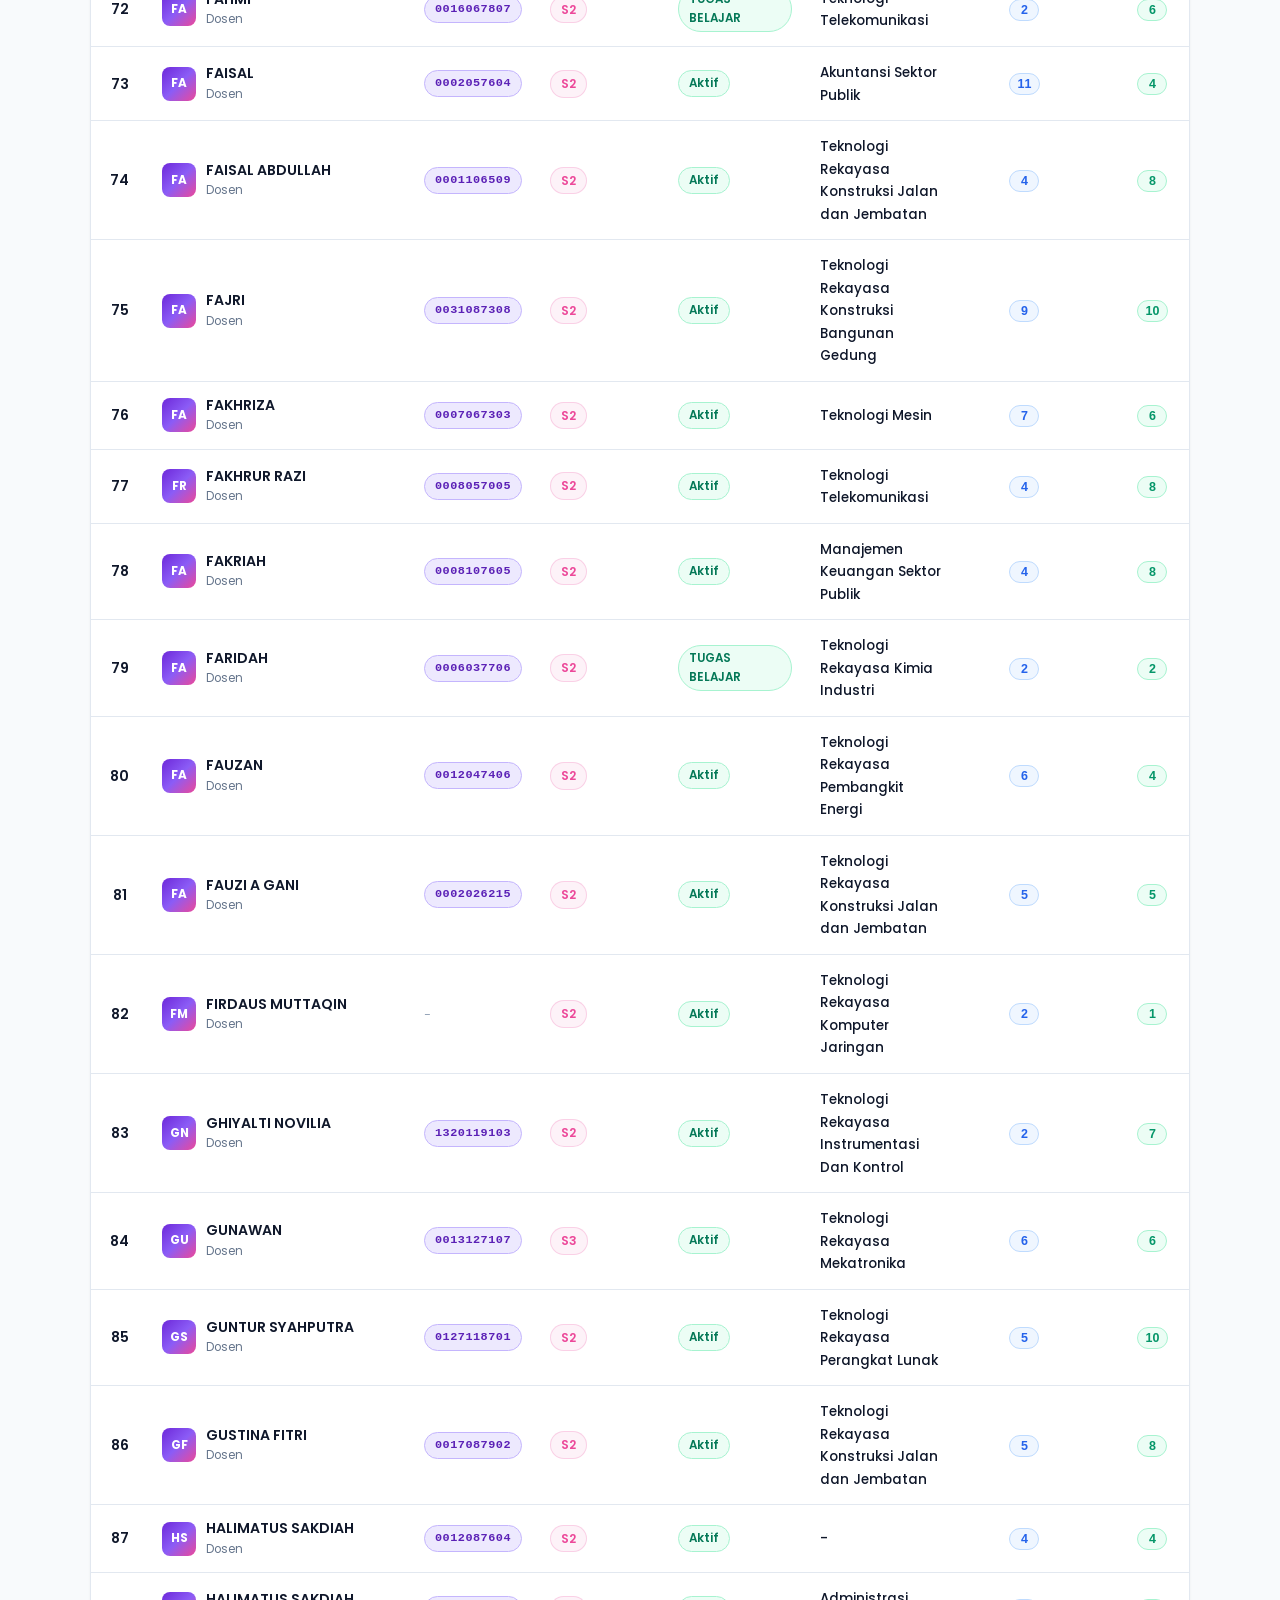
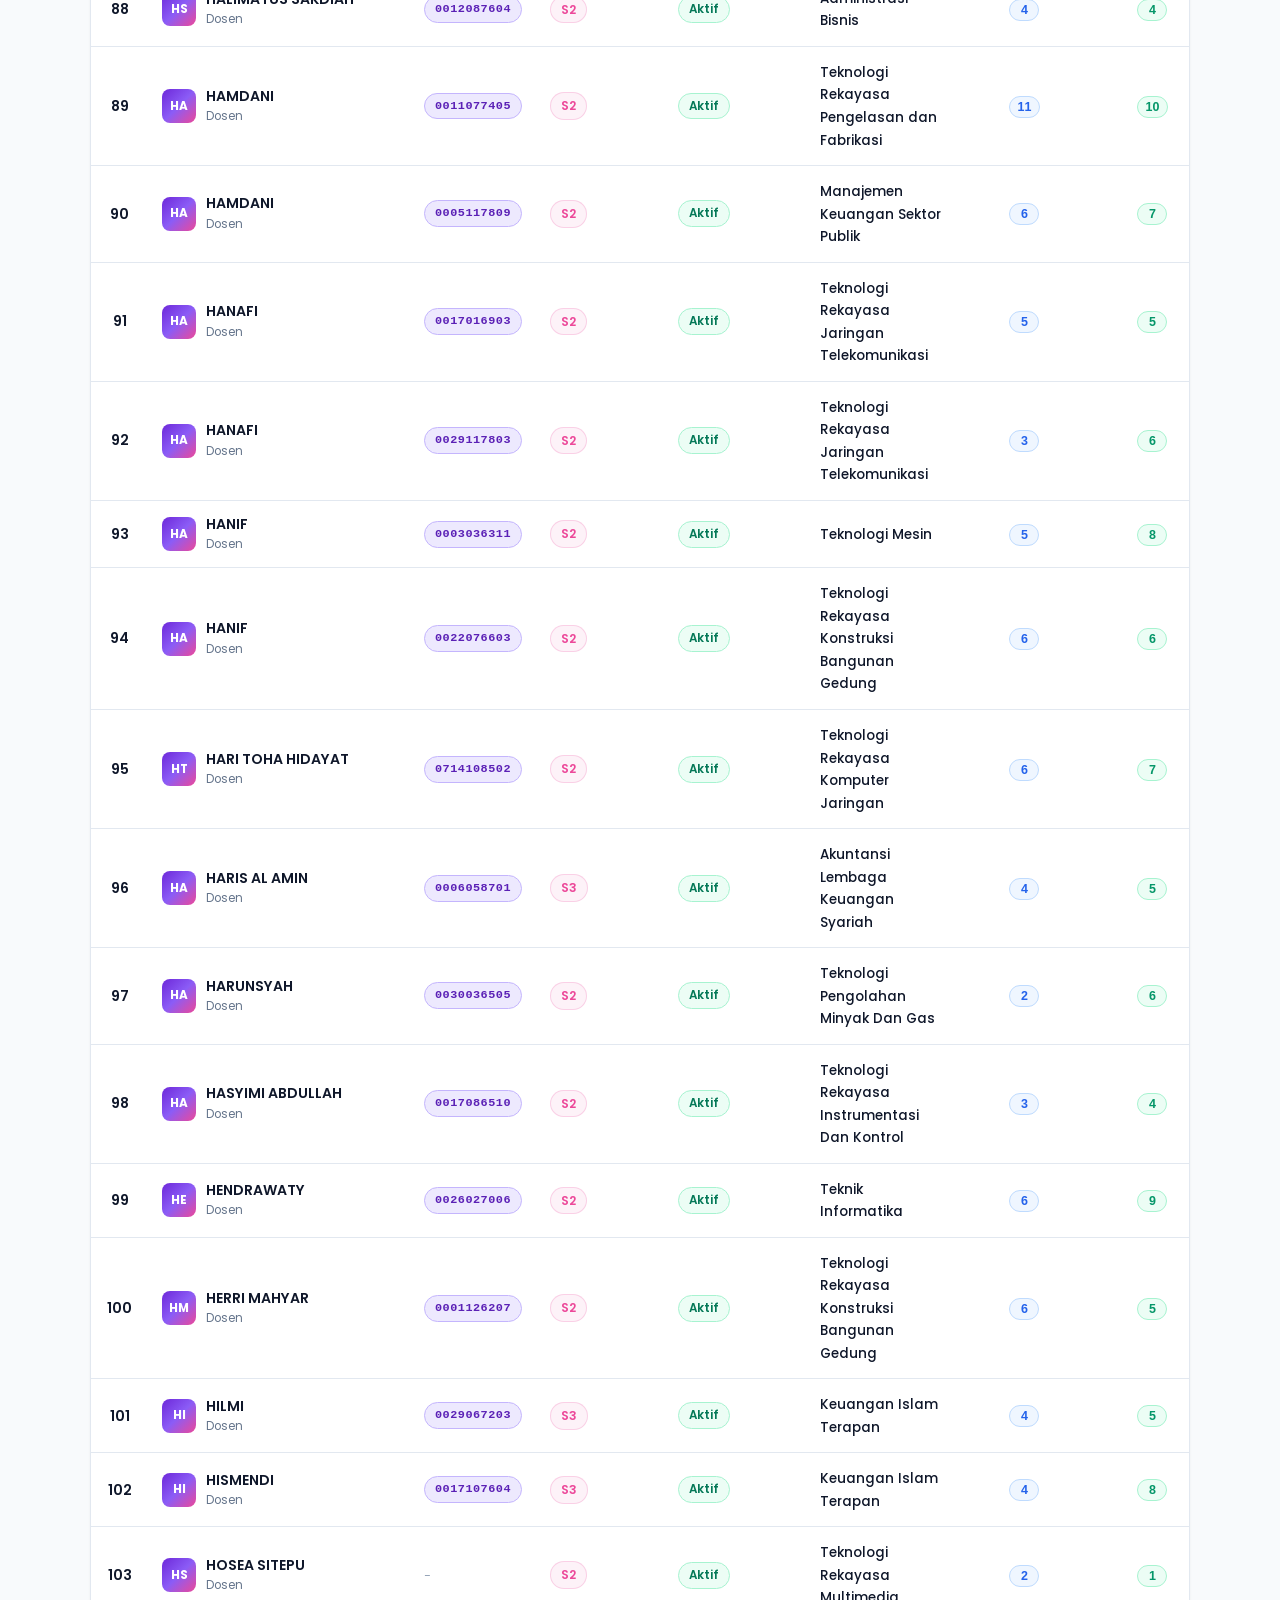
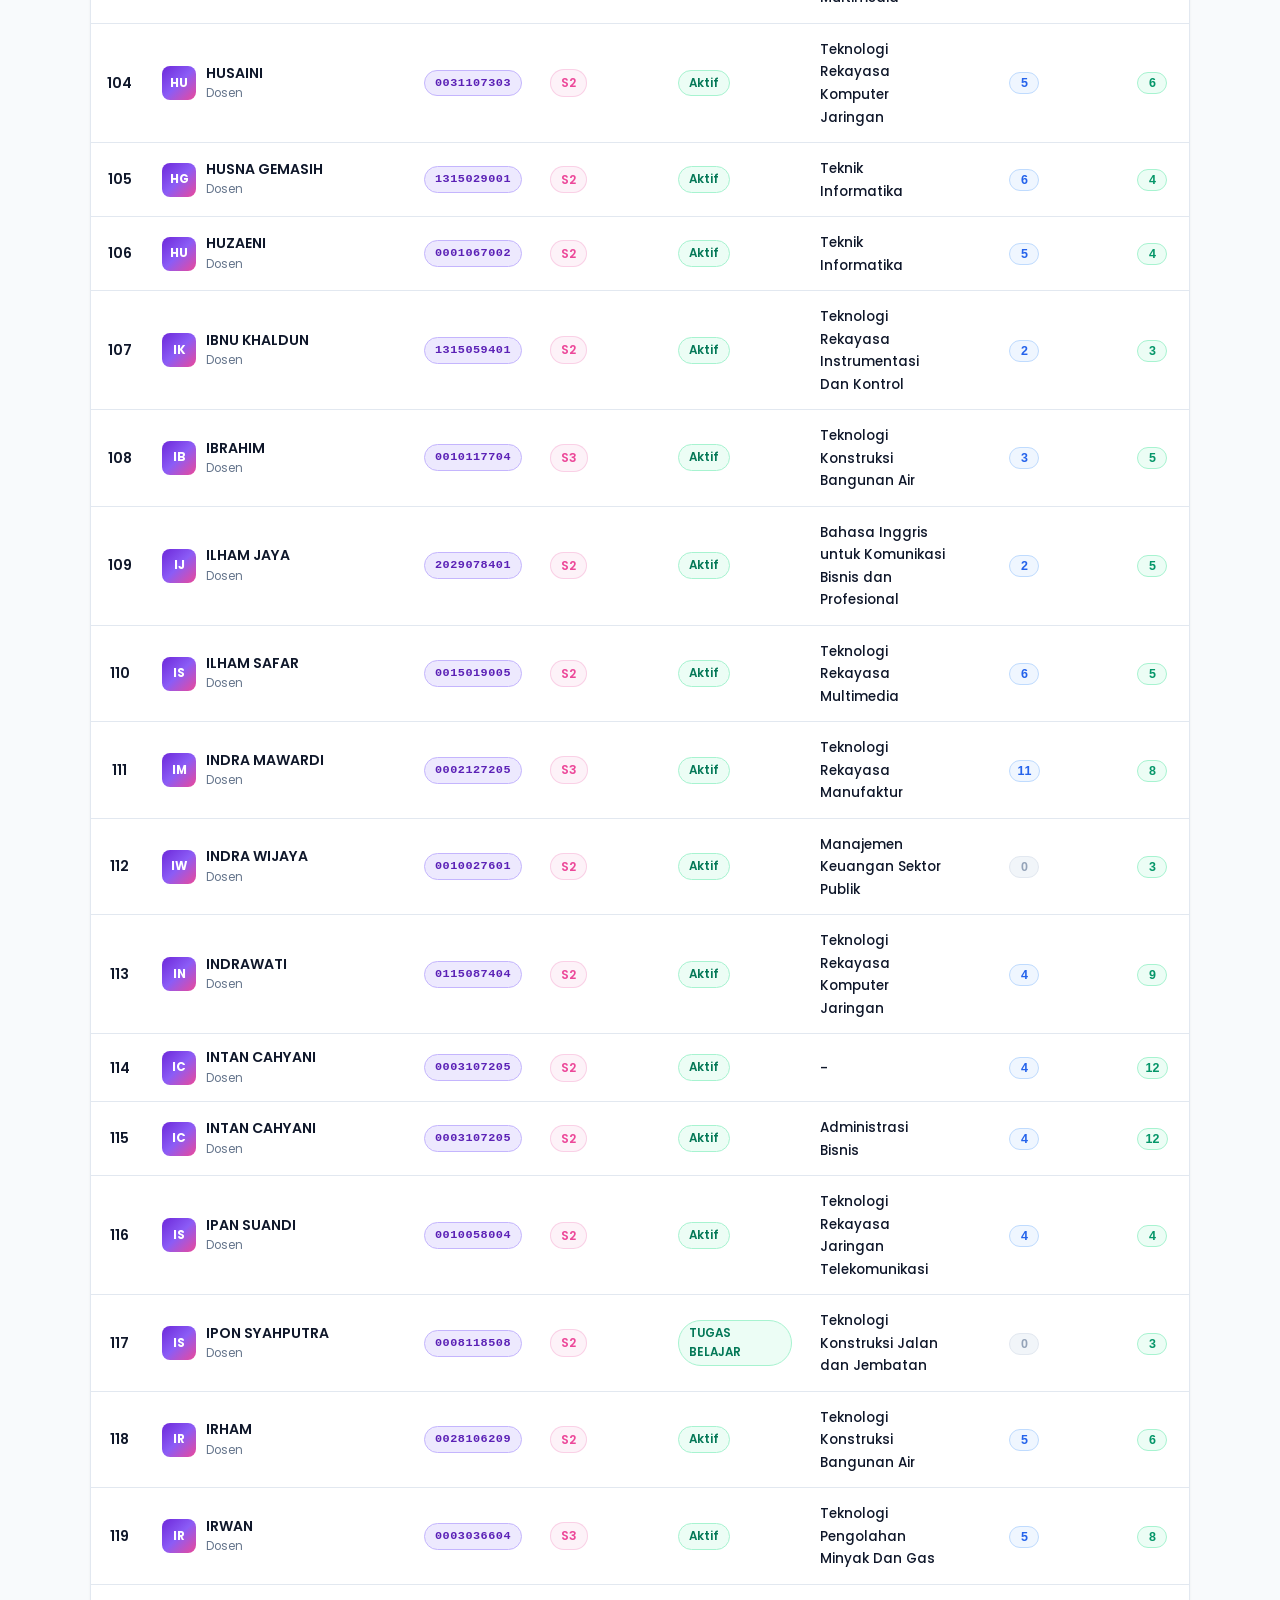
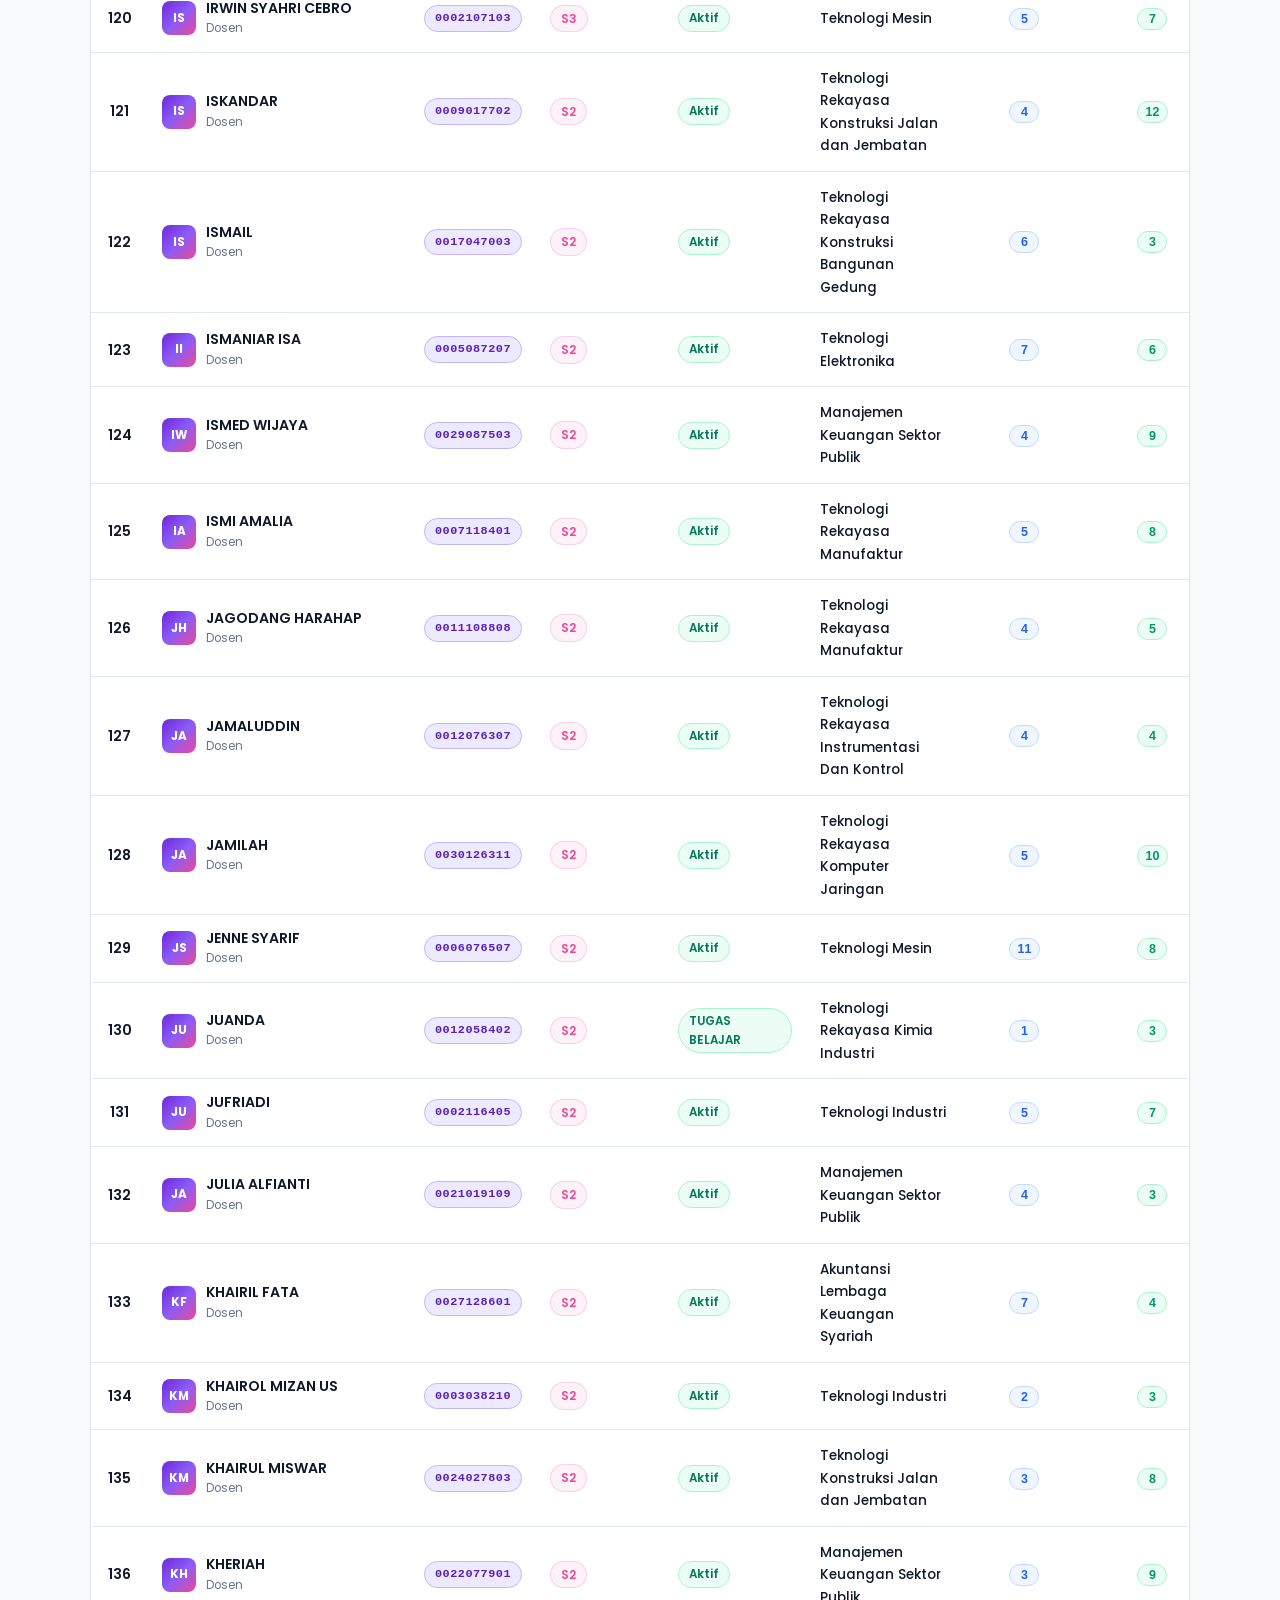
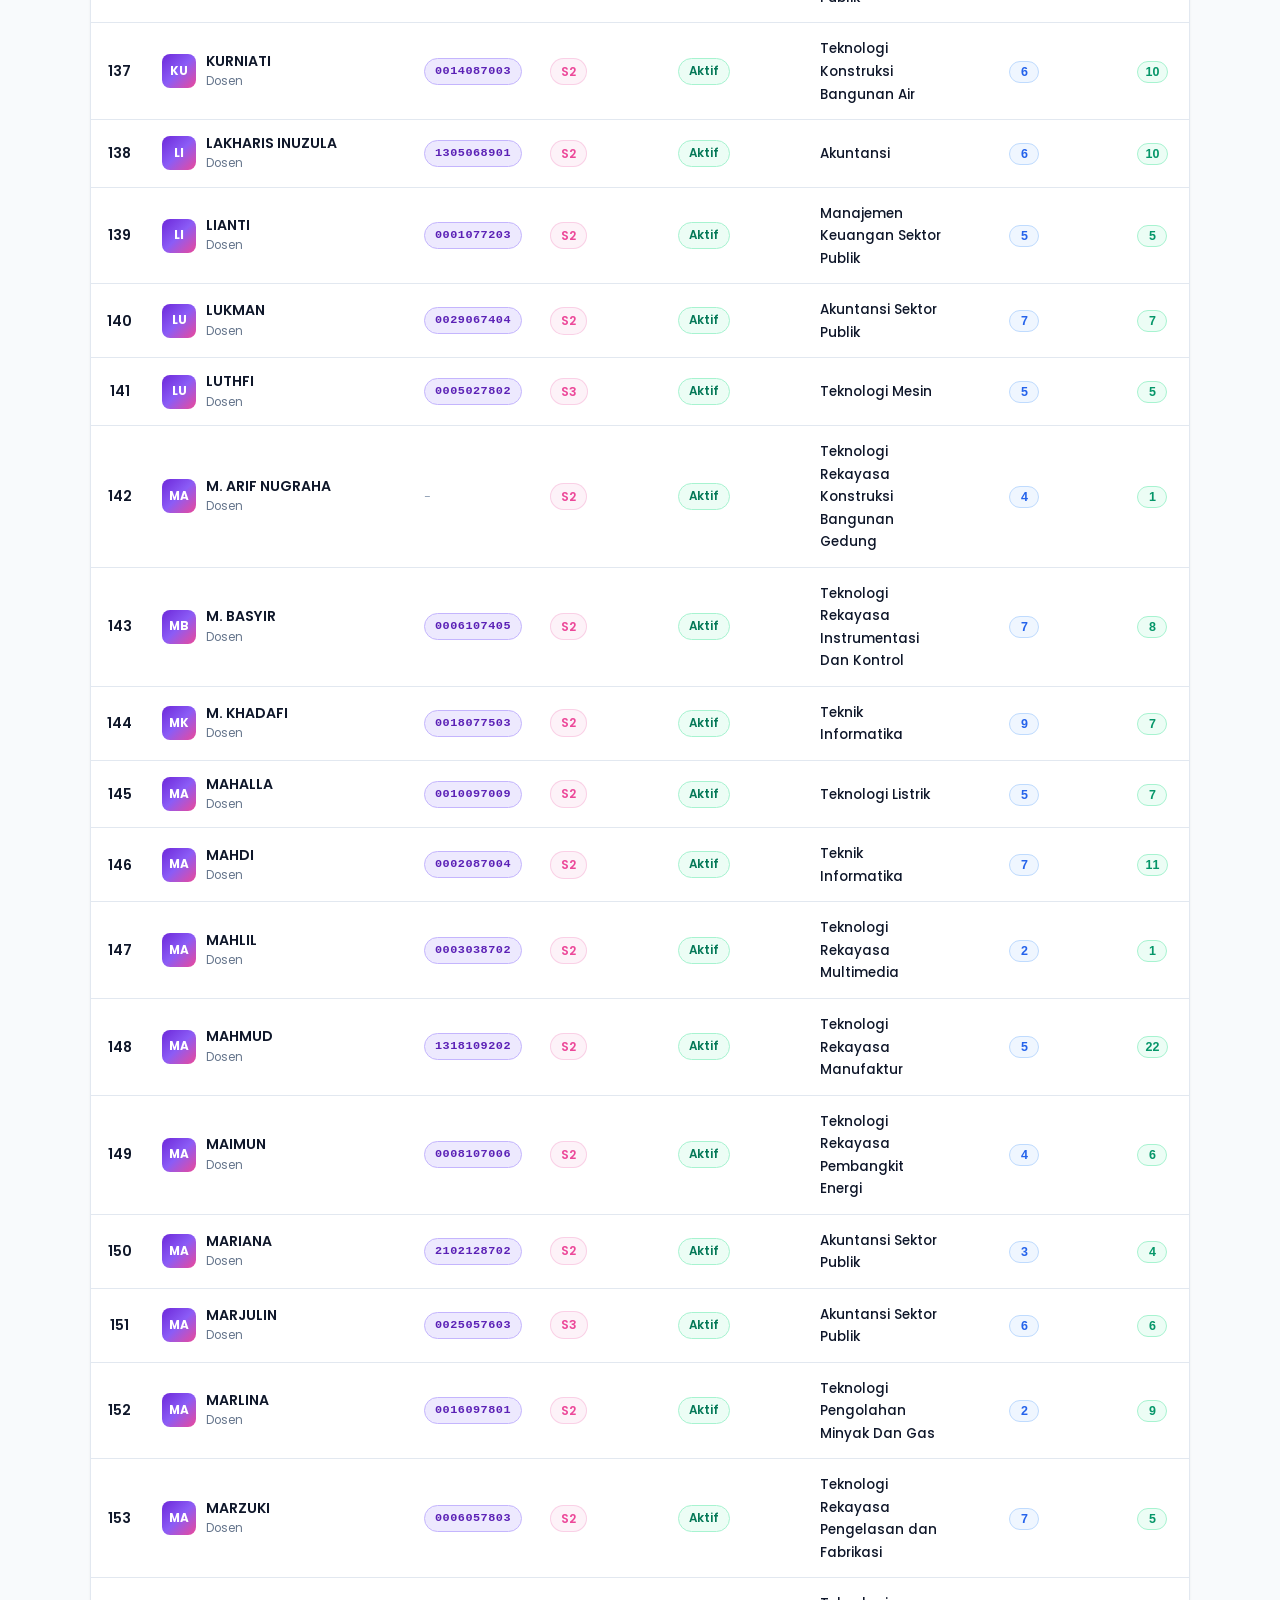
==== commit 98ef1878: "Update index.html" ====
--- a/index.html
+++ b/index.html
@@ -35,7 +35,7 @@
   <section class="hero-section">
     <div class="container hero-content">
       <div class="hero-pill">
-        Sistem Informasi Portofolio Dosen
+        🎓 Sistem Informasi Portofolio Dosen
       </div>
       <h2 class="hero-title">
         DATA DOSEN<br>
@@ -134,10 +134,10 @@
               </div>
             </button>
             <button type="button" class="download-item" id="btn-unduh-portofolio-json">
-              <div class="download-item-icon json">JSON</div>
+              <div class="download-item-icon excel">XLS</div>
               <div class="download-item-text">
-                <strong>Unduh Portofolio Lengkap (JSON)</strong>
-                <small>Profil, penelitian, pengabdian, publikasi, paten</small>
+                <strong>Unduh Portofolio Lengkap (Excel)</strong>
+                <small>Profil, penelitian, pengabdian, publikasi, paten format Excel</small>
               </div>
             </button>
             <button type="button" class="download-item" id="btn-unduh-karya-csv">
@@ -405,7 +405,7 @@
               <polyline points="7 10 12 15 17 10"></polyline>
               <line x1="12" y1="15" x2="12" y2="3"></line>
             </svg>
-            Unduh Portofolio (JSON)
+            Unduh Portofolio (Excel)
           </button>
           <button type="button" class="btn-modal-action" id="modal-btn-cetak-pdf">
             <svg width="16" height="16" viewBox="0 0 24 24" fill="none" stroke="currentColor" stroke-width="2">
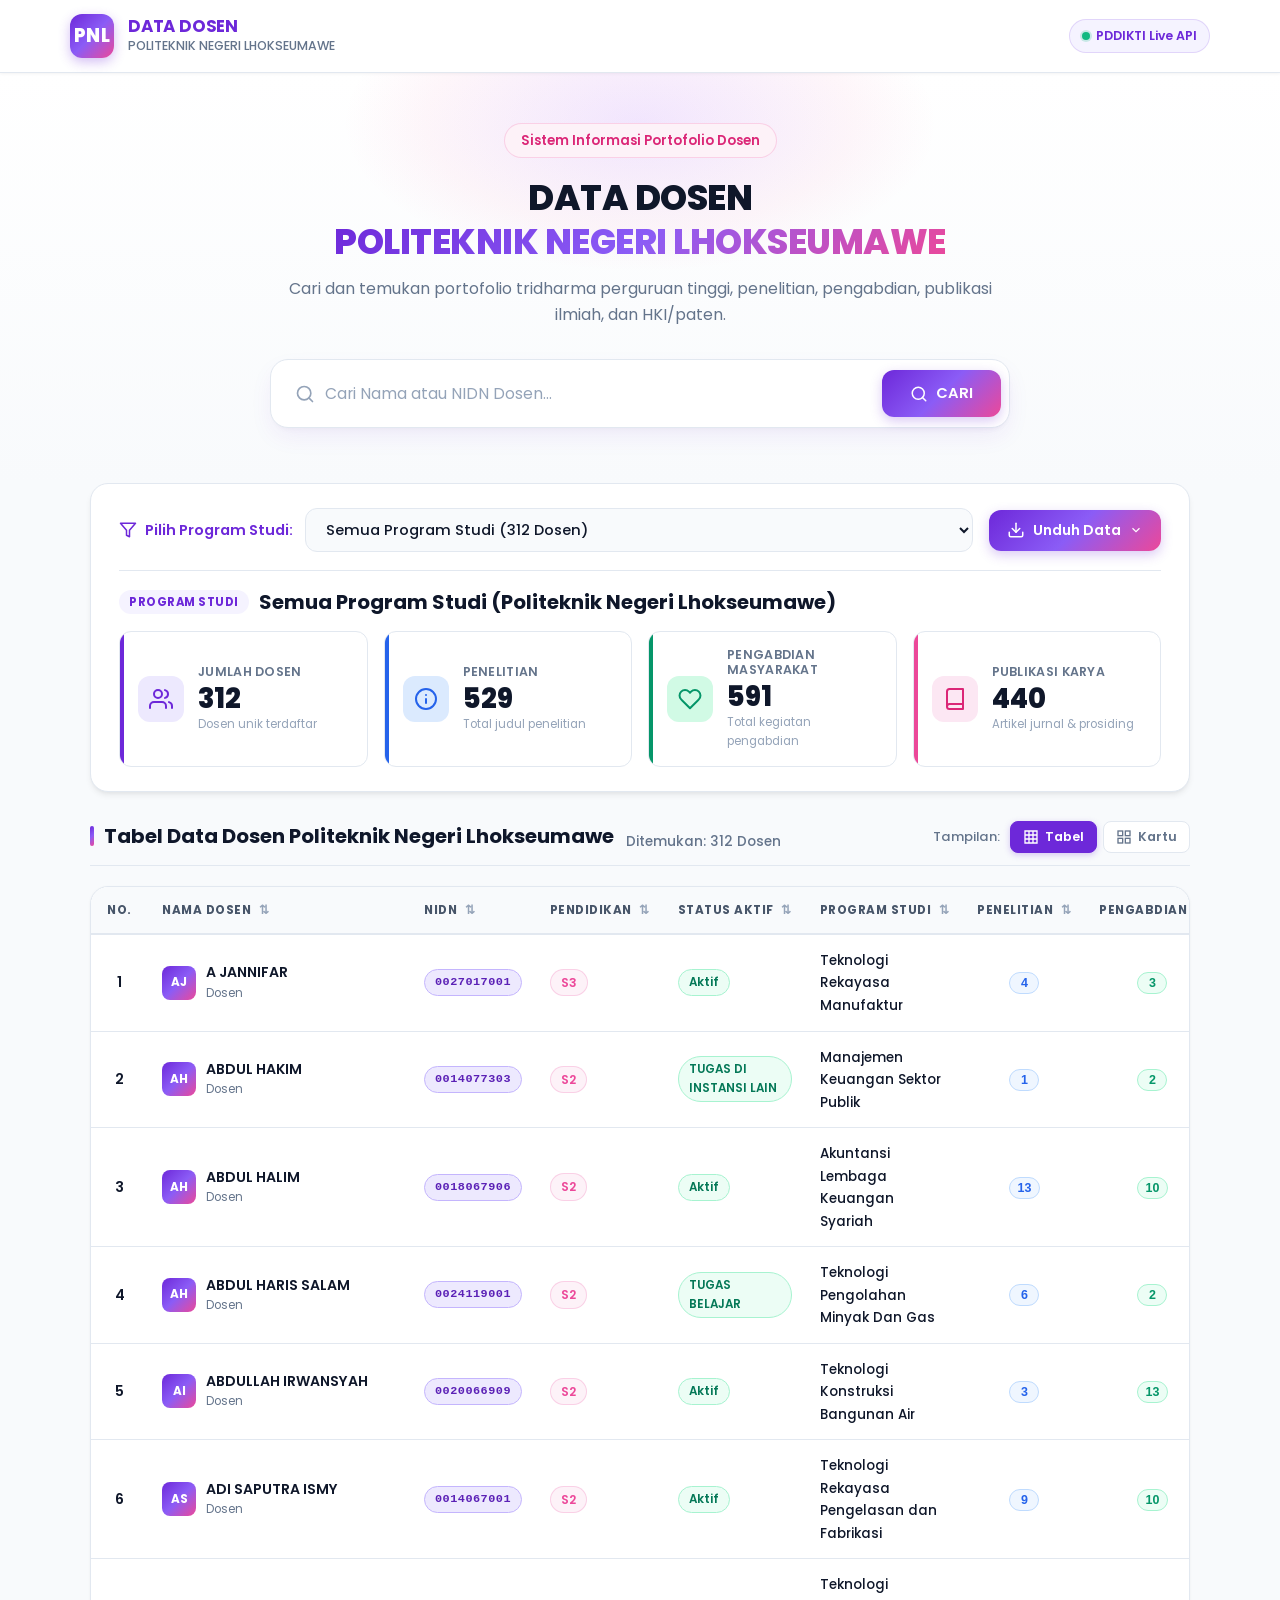
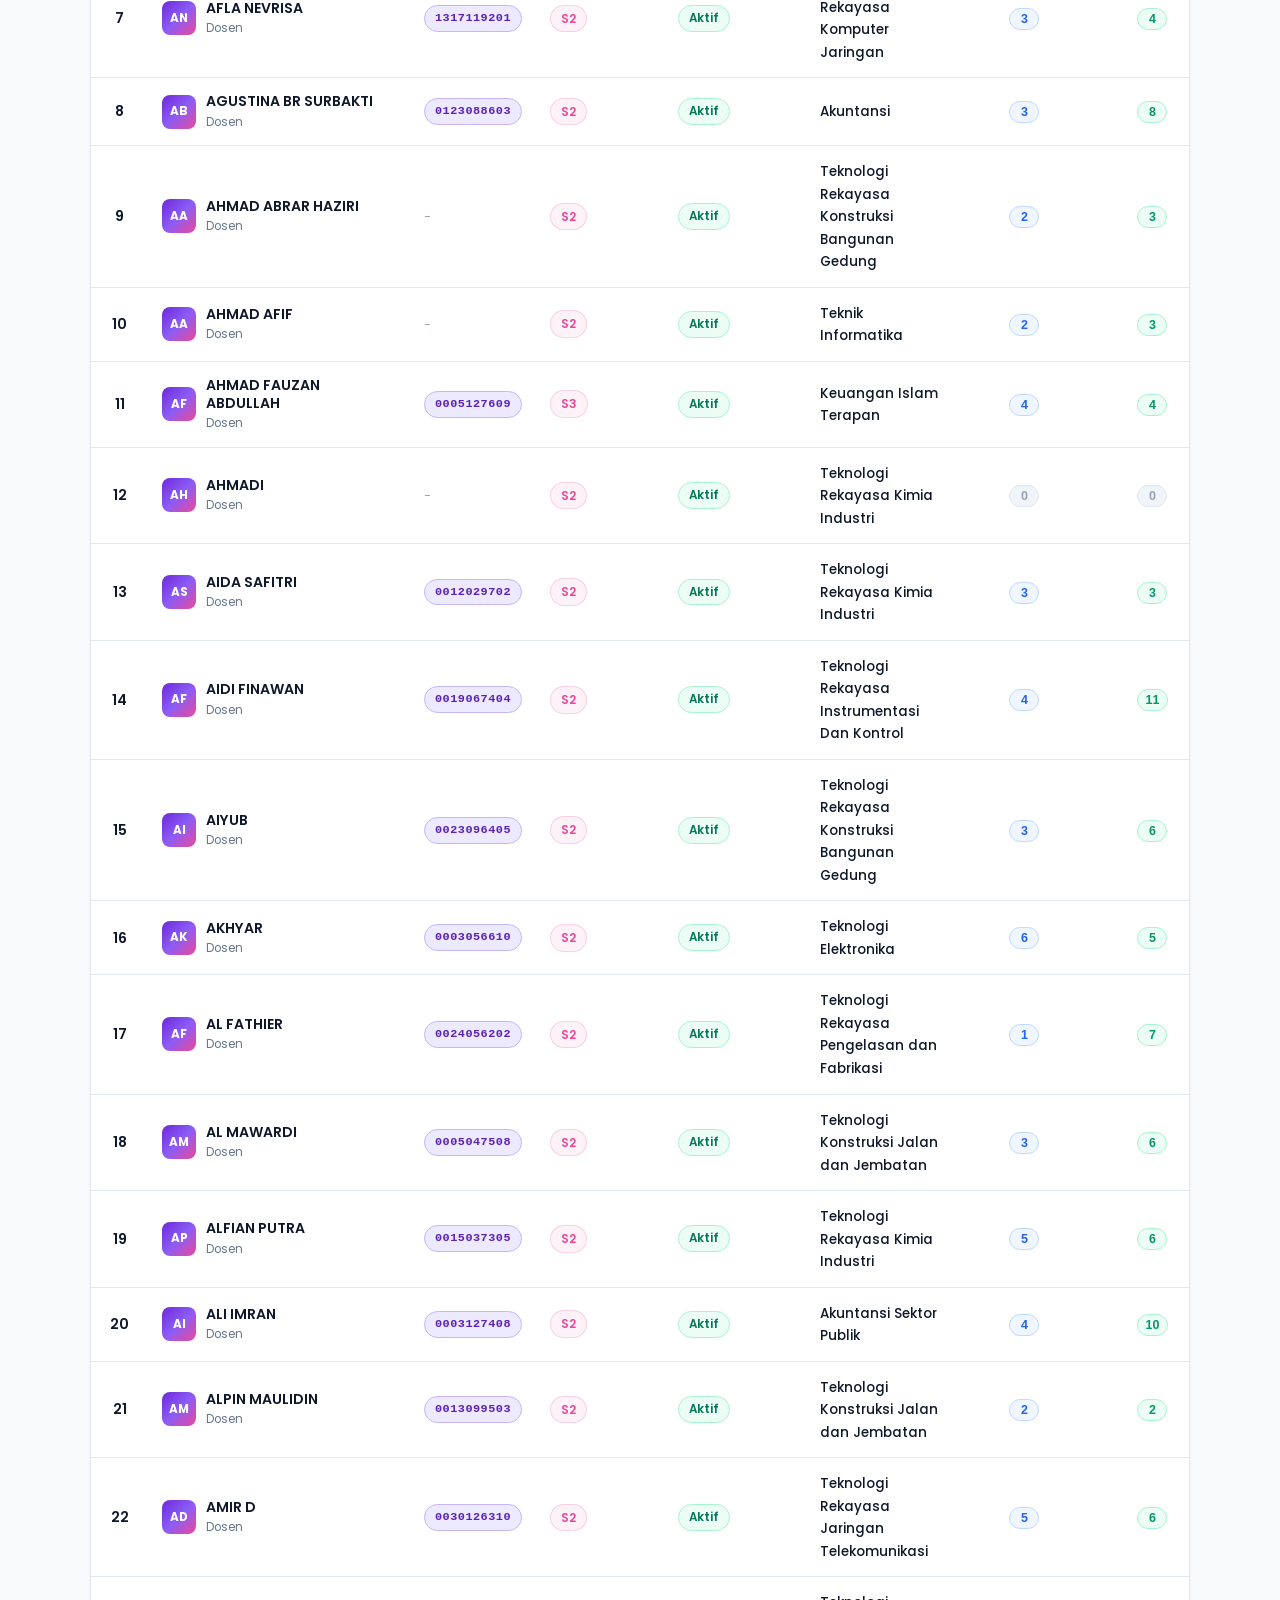
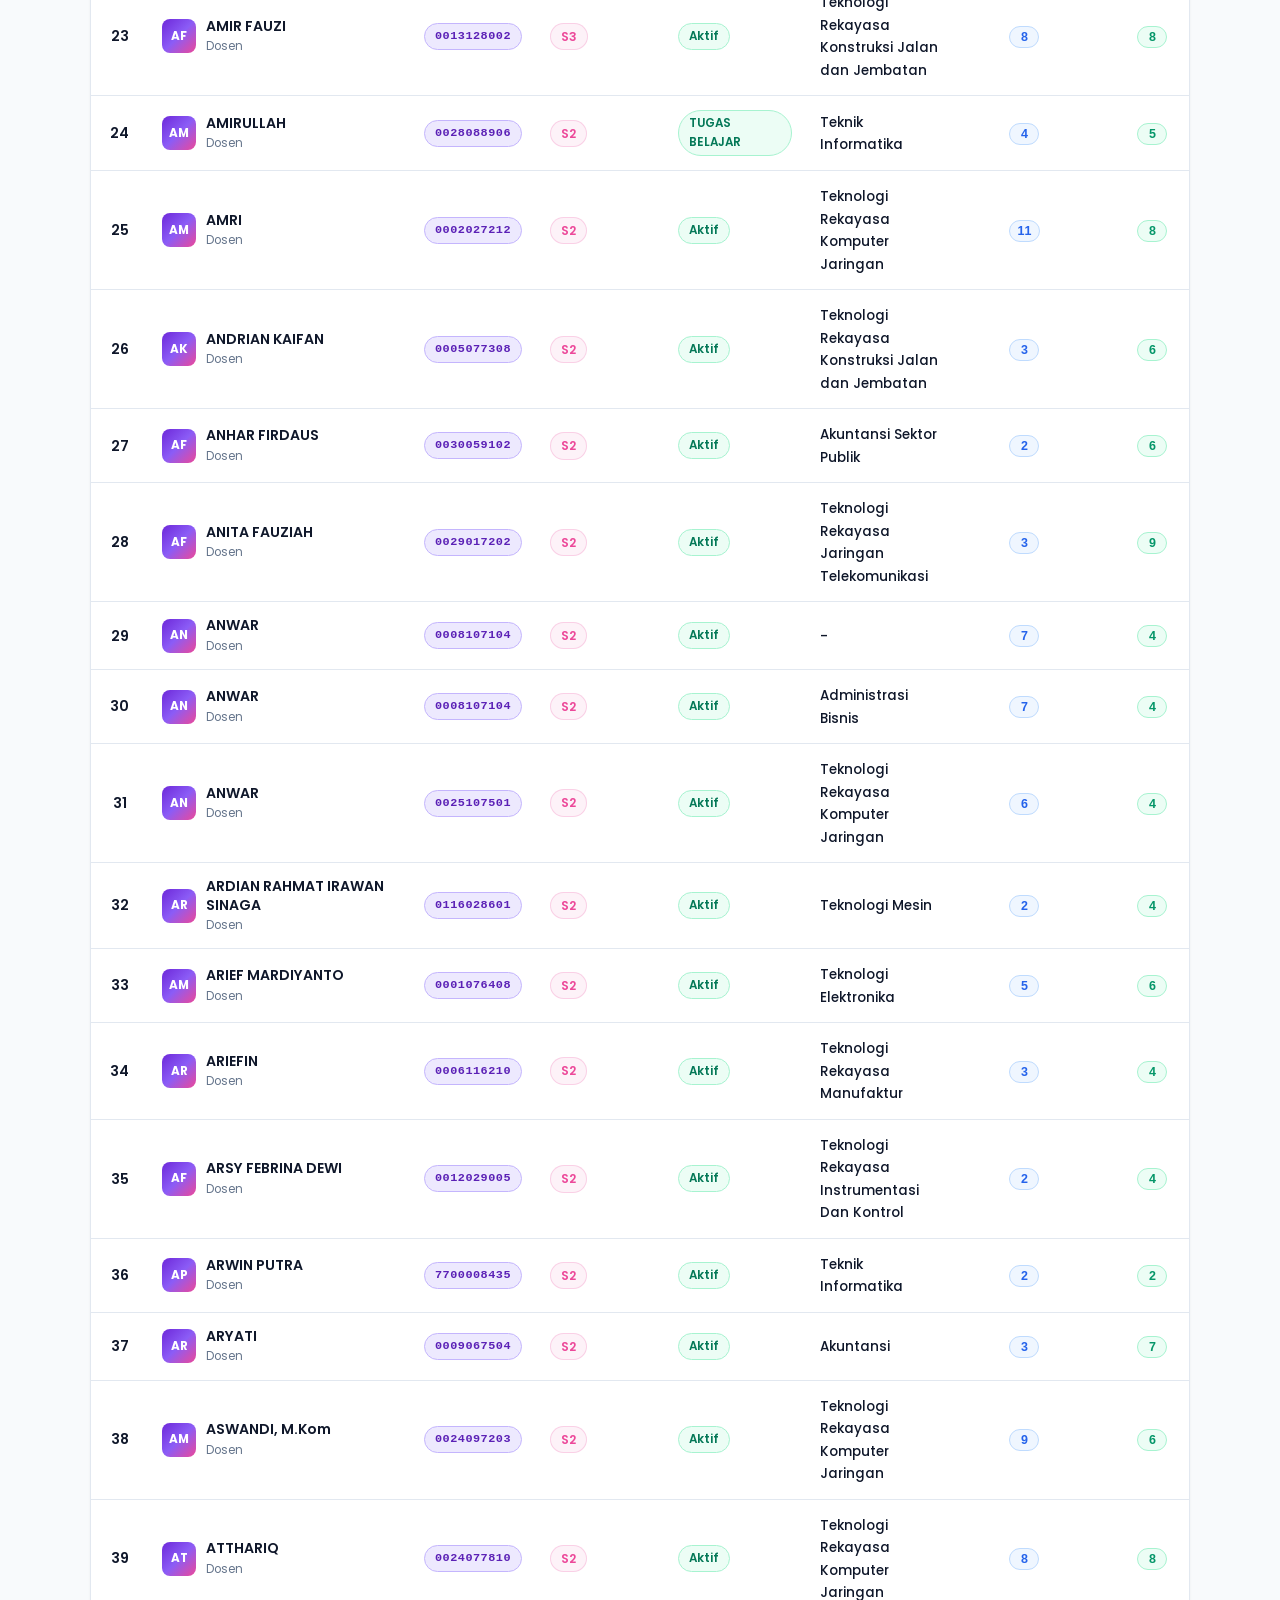
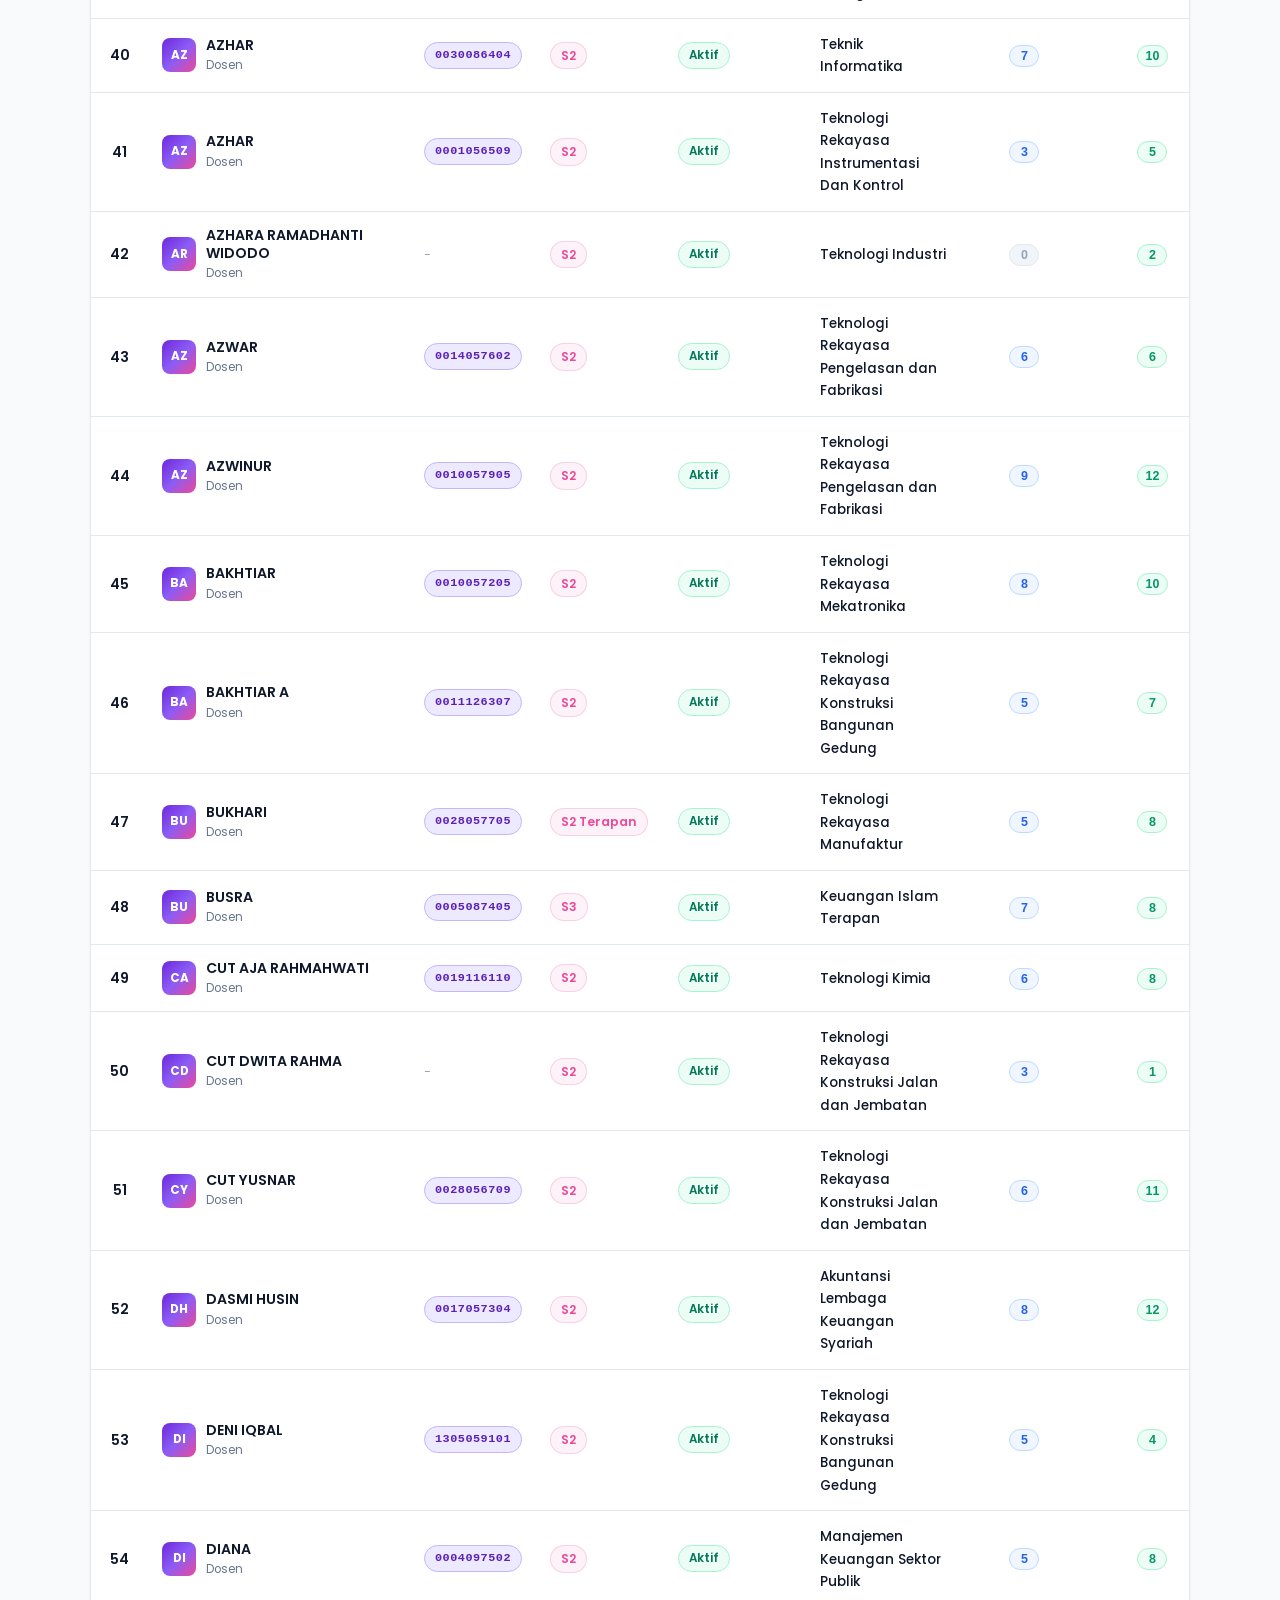
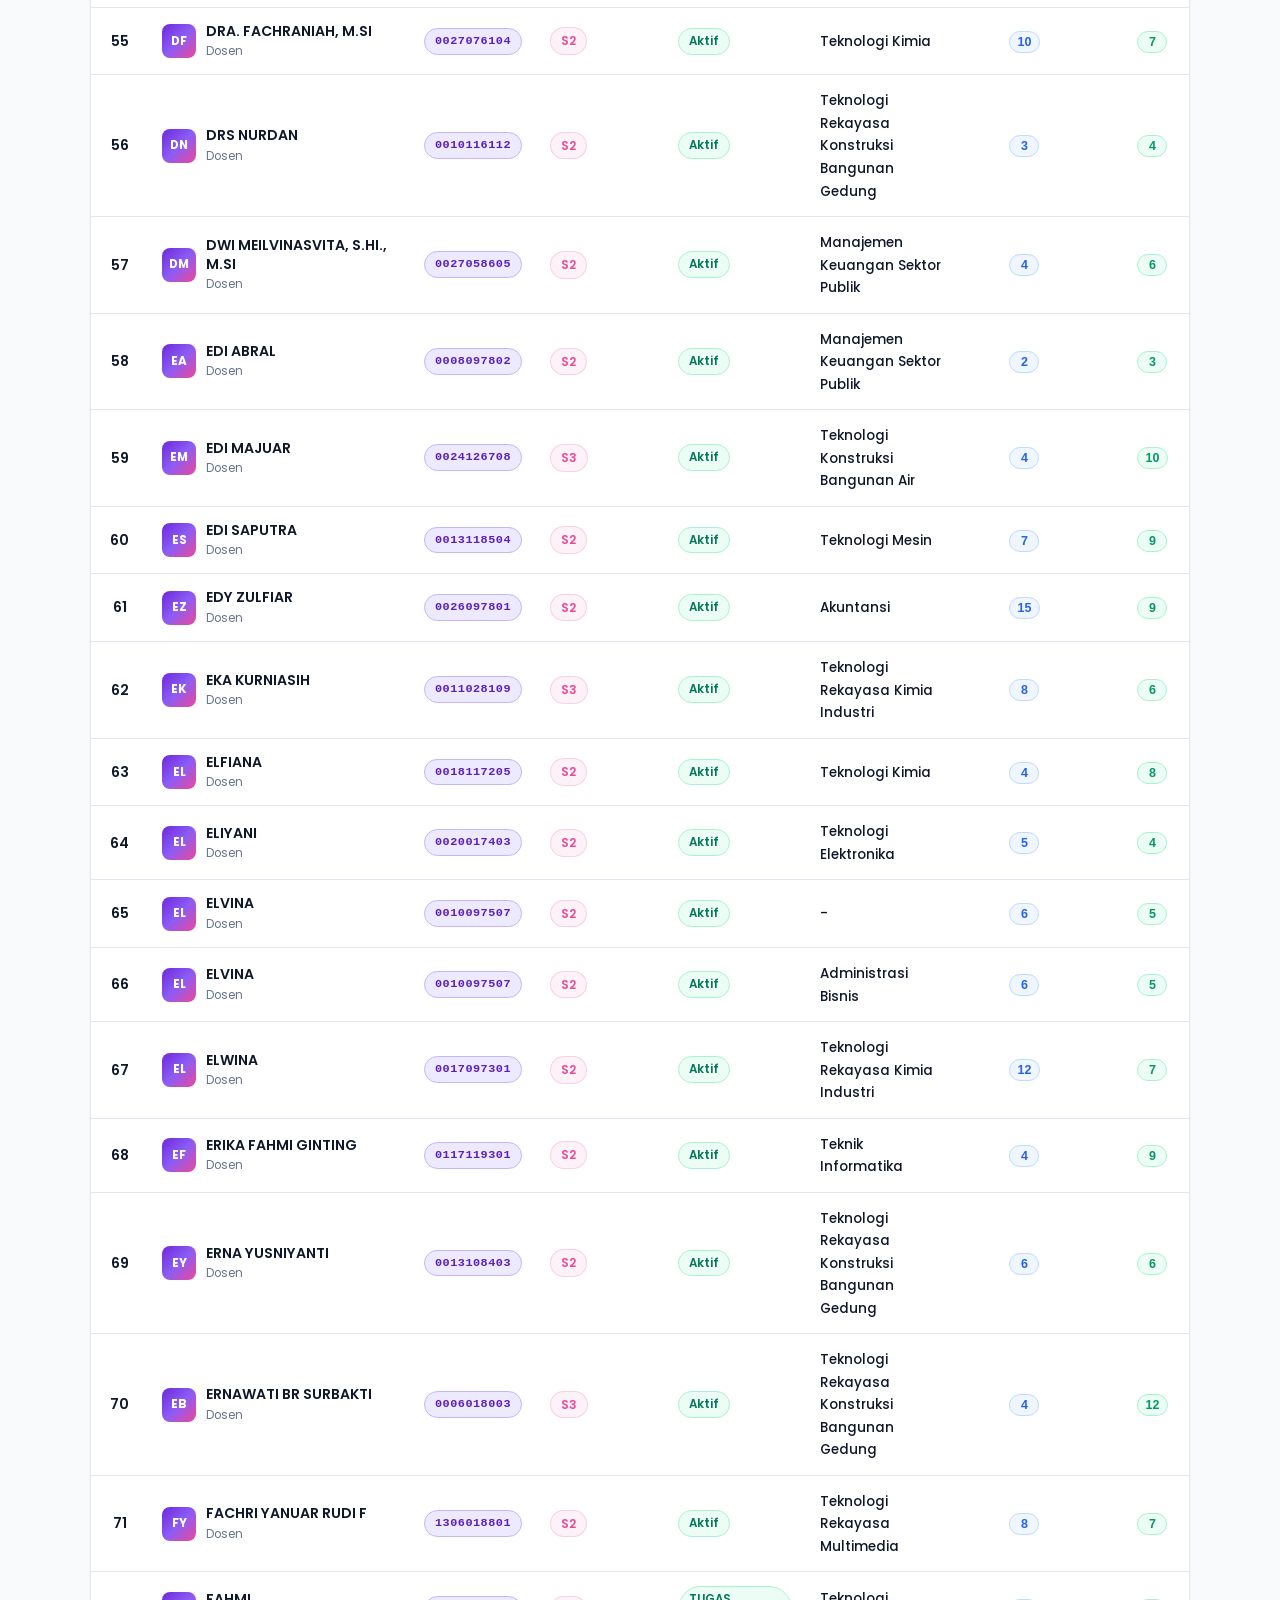
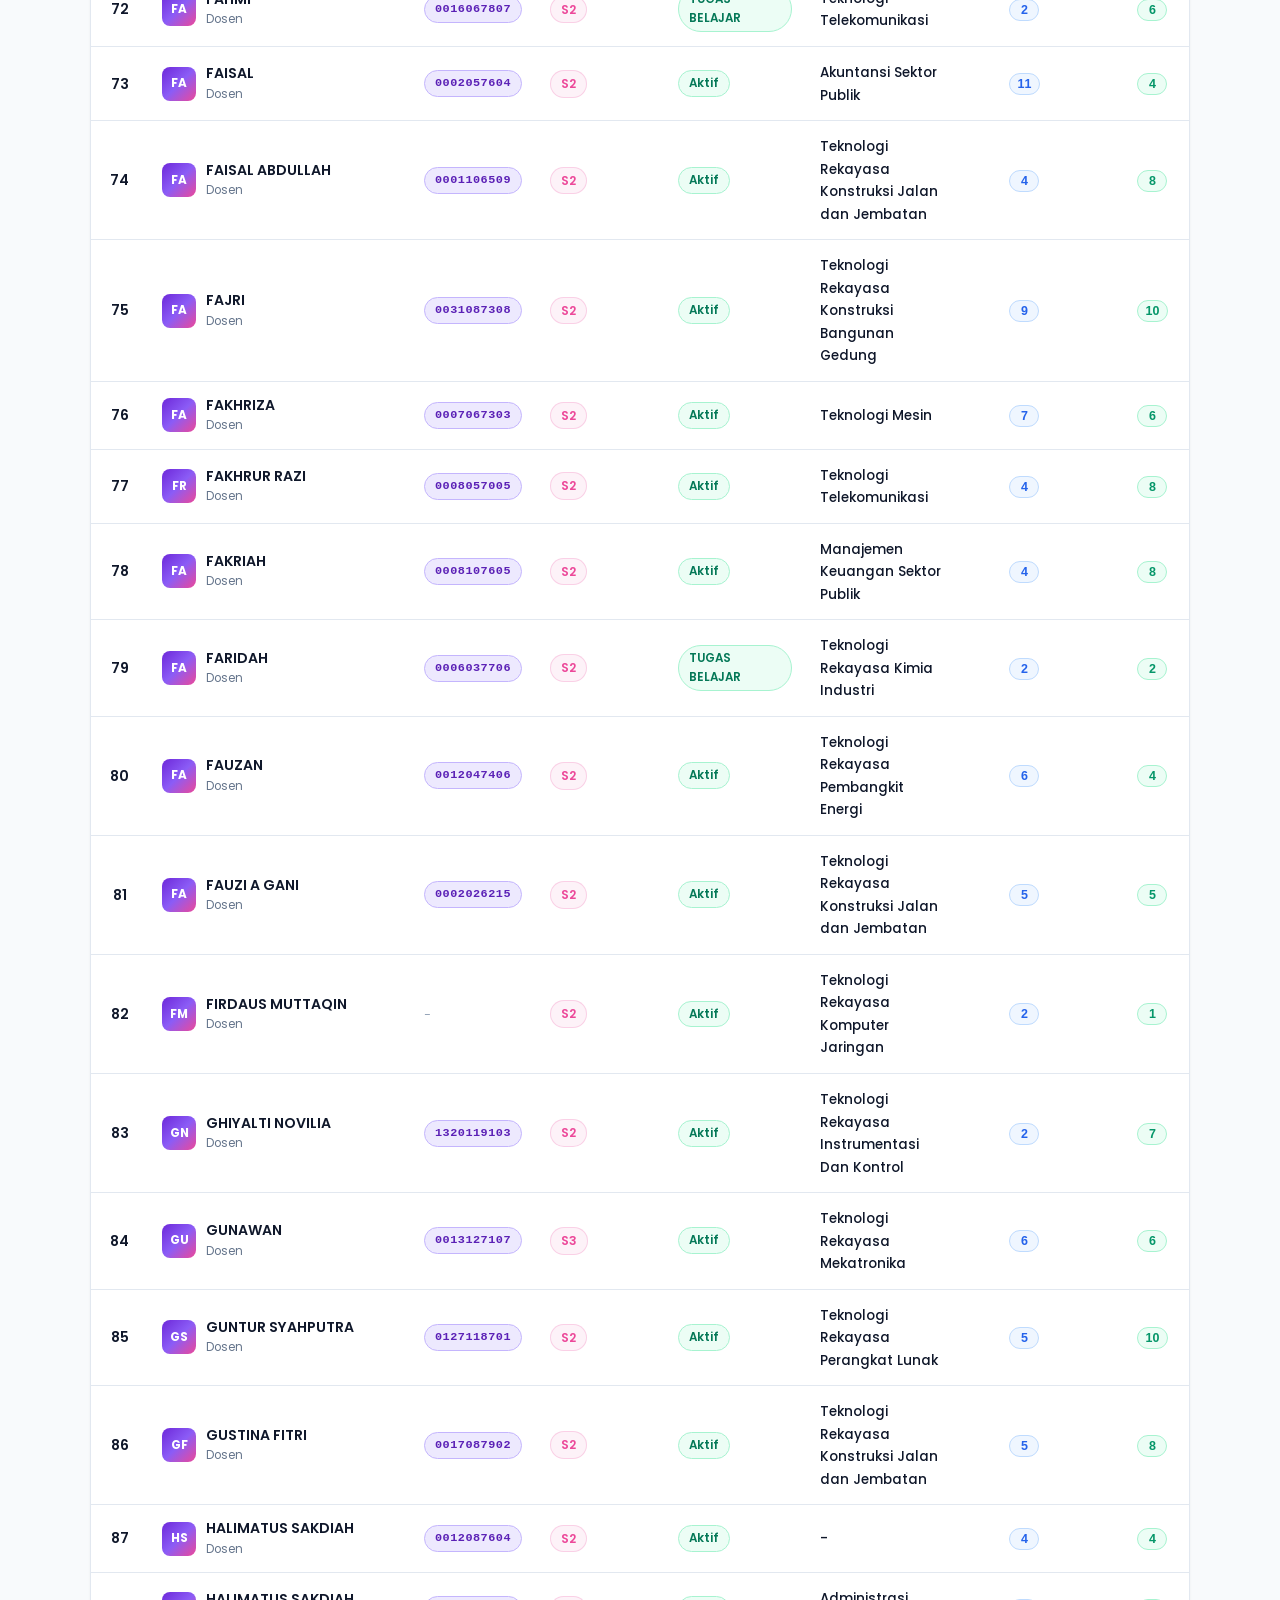
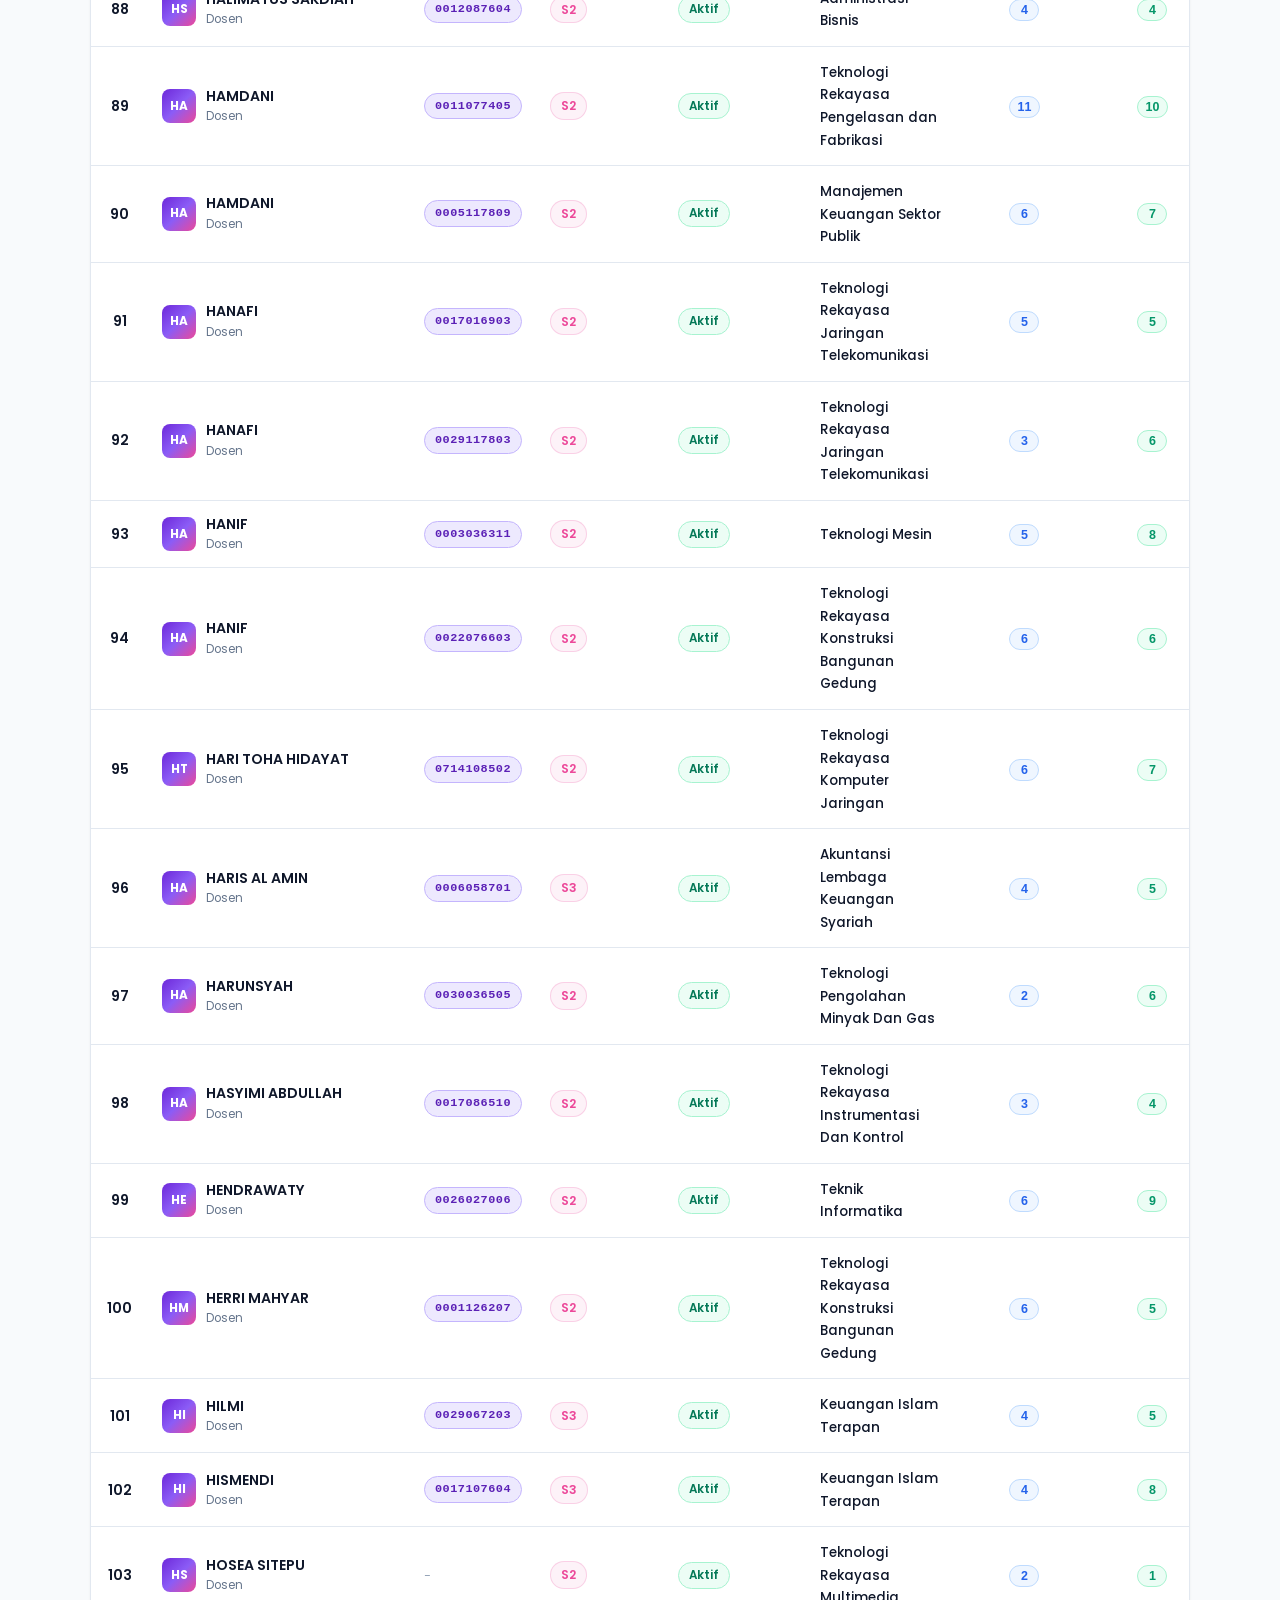
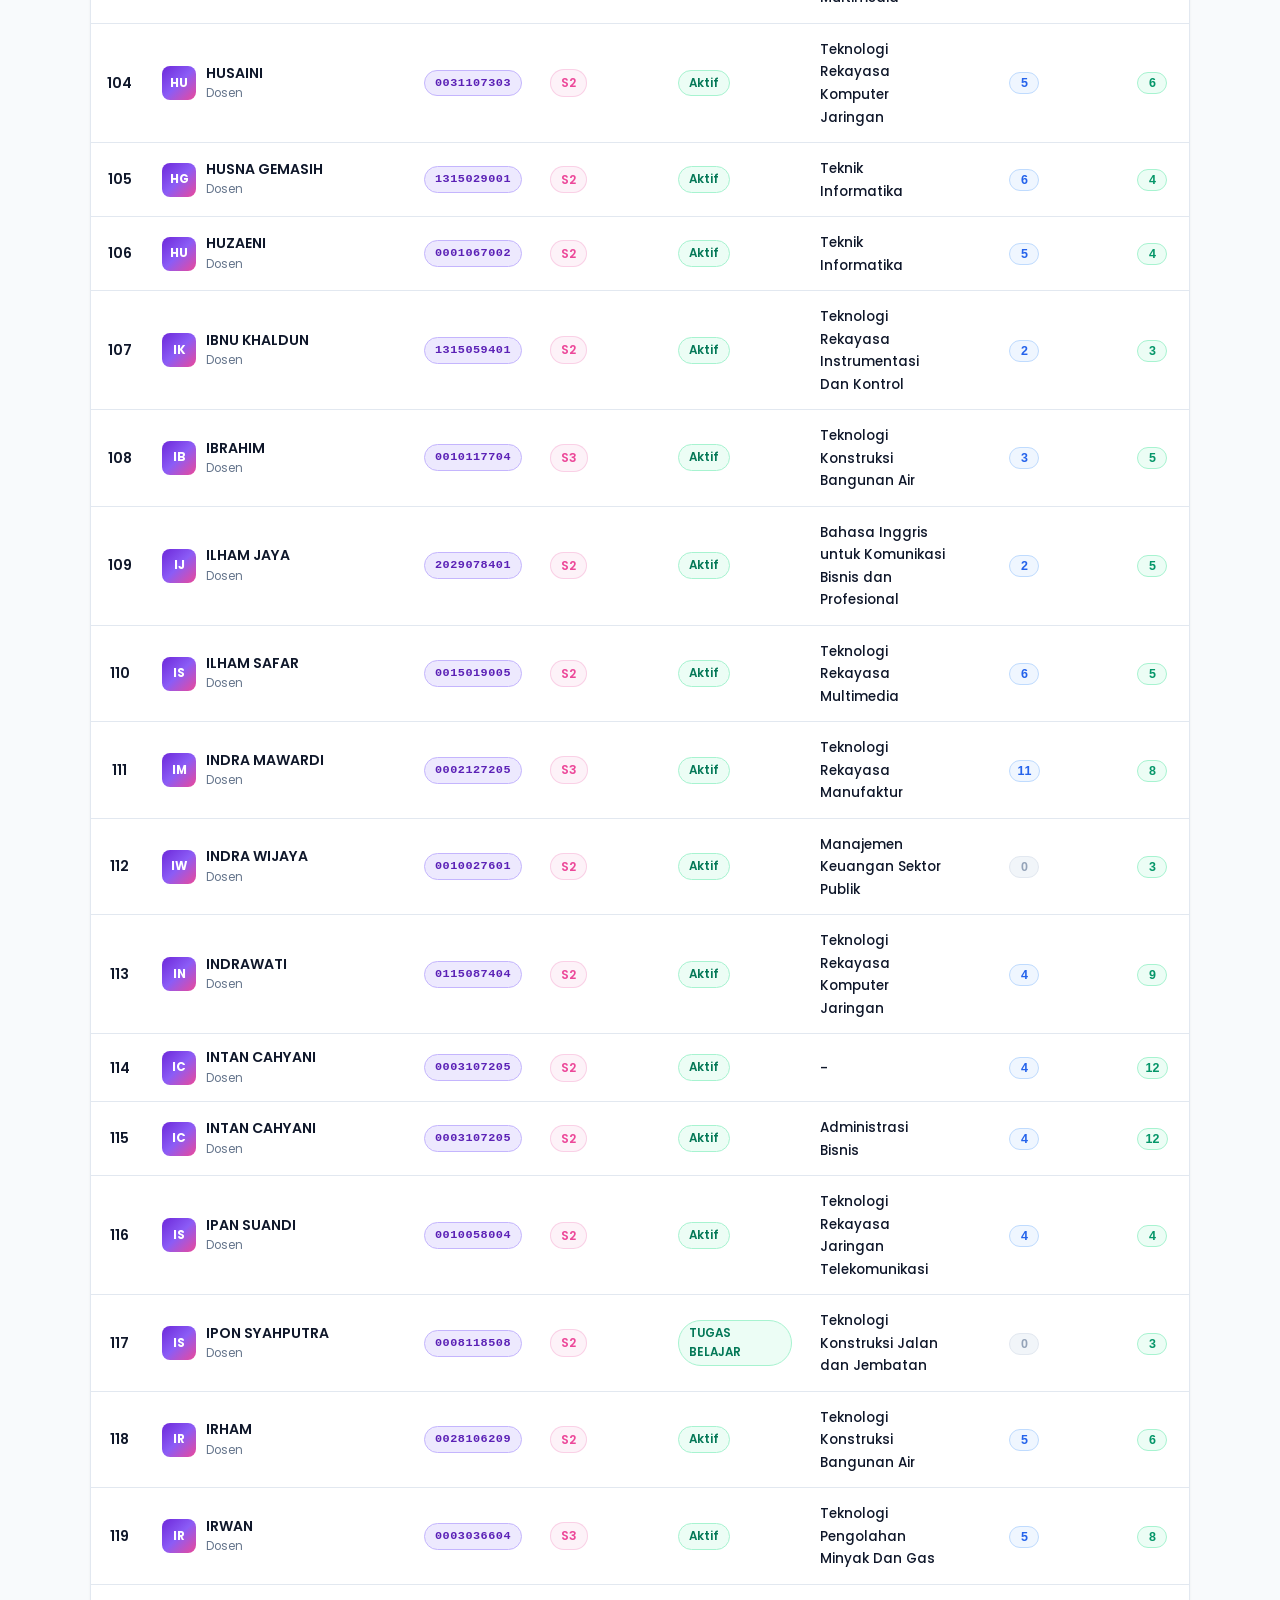
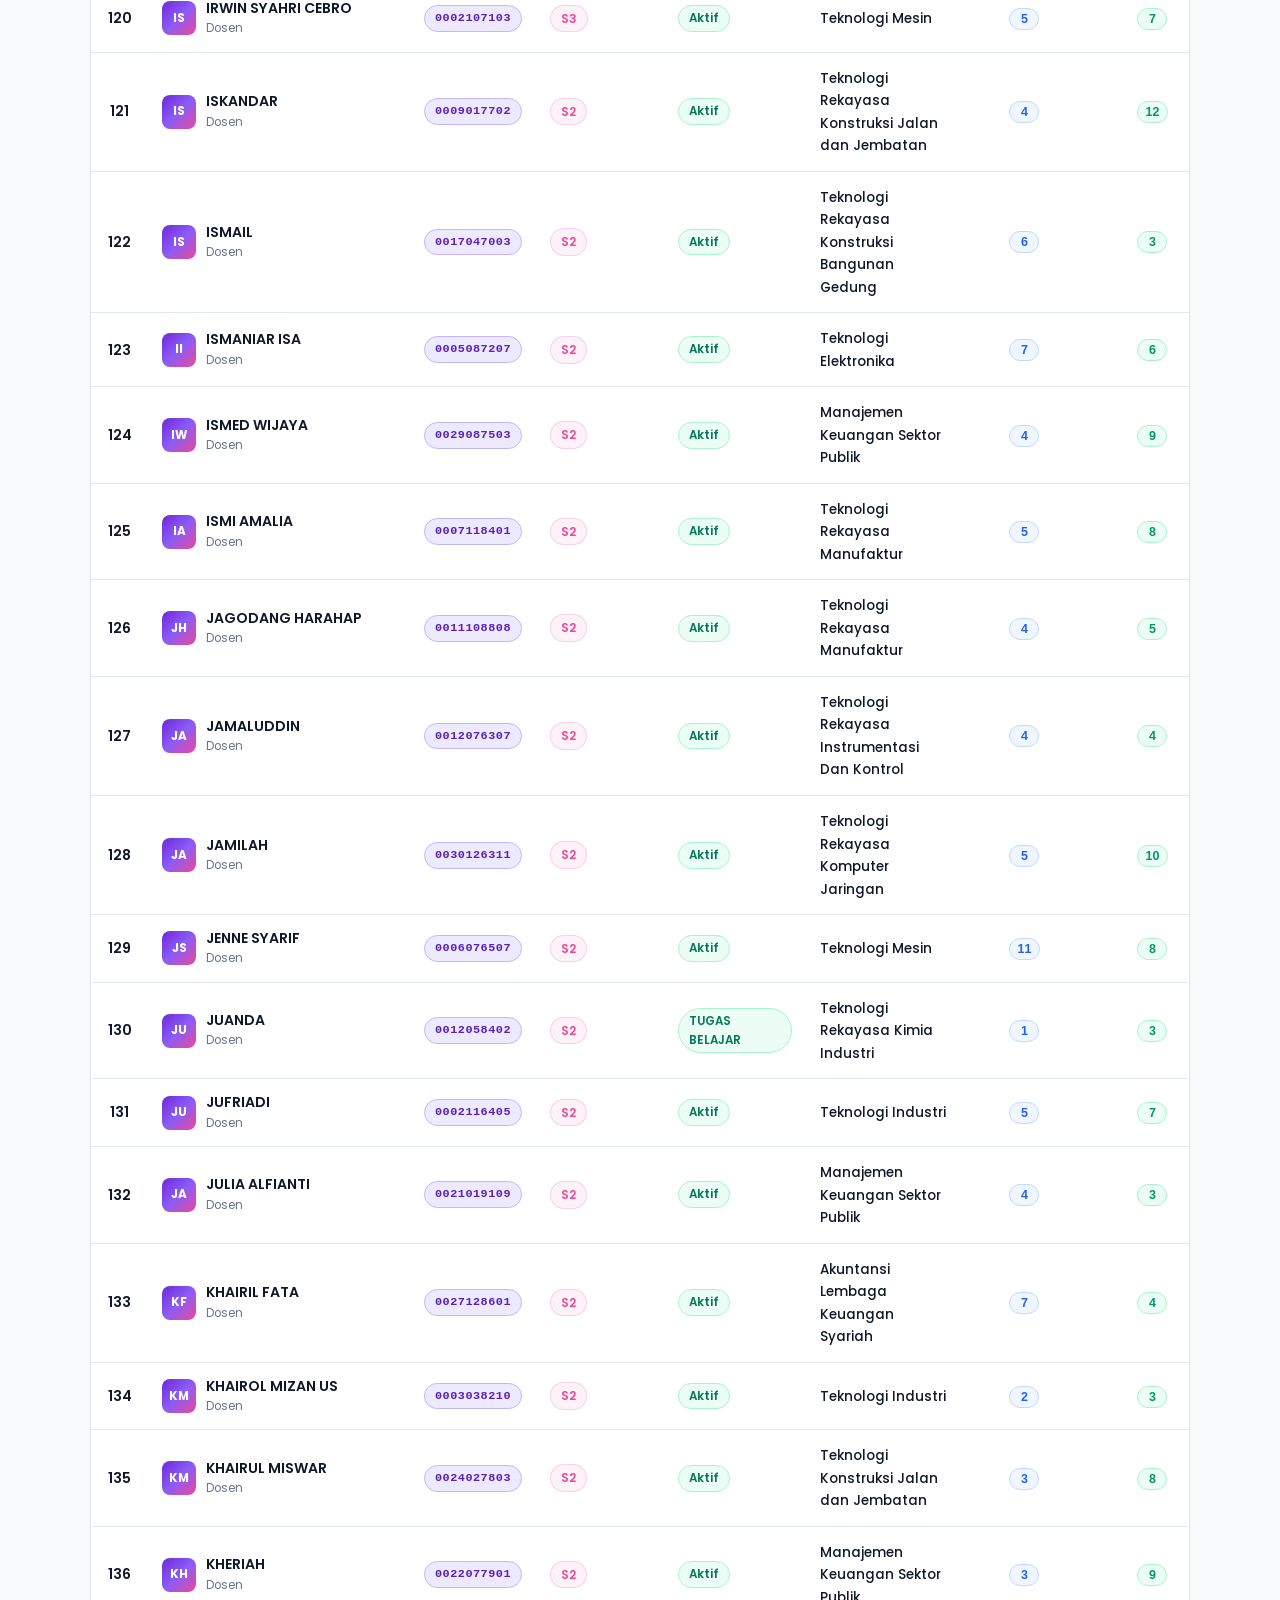
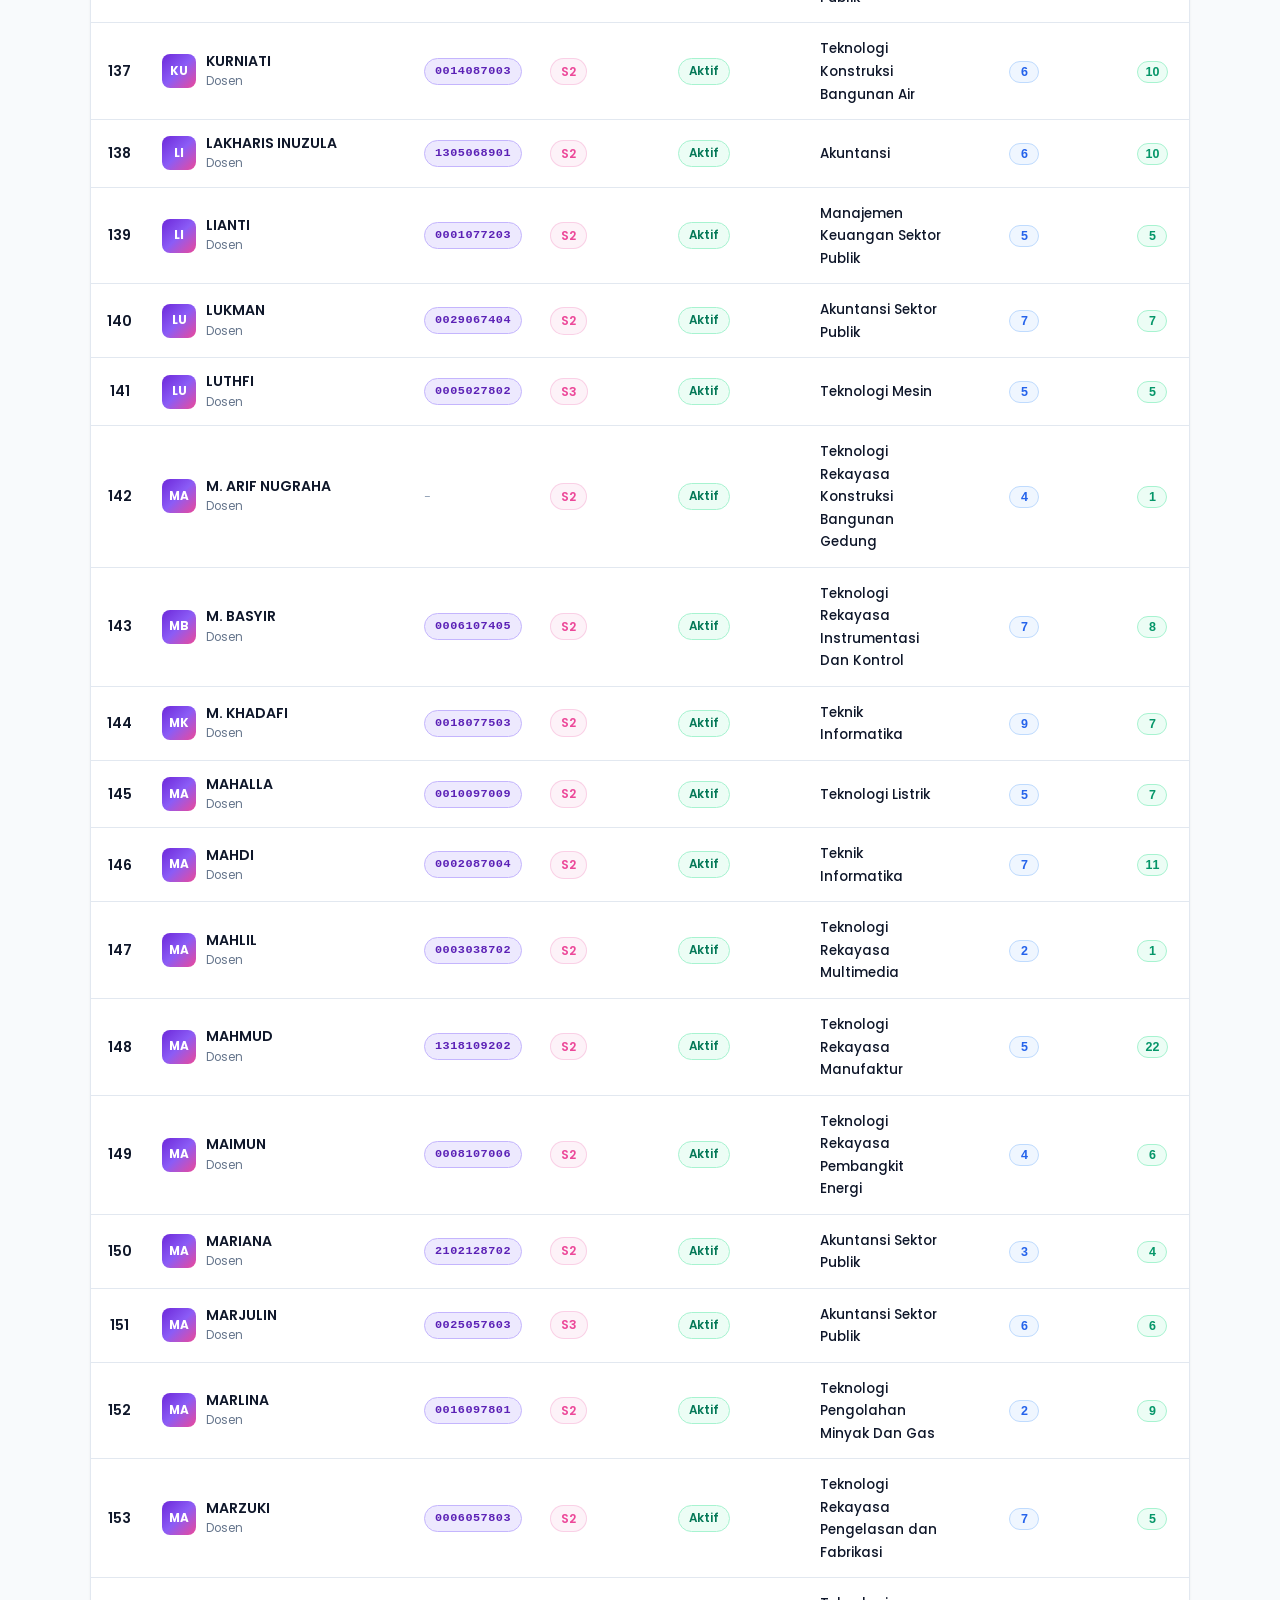
==== commit ea1b3cd4: "Remove emoji from hero section title" ====
--- a/index.html
+++ b/index.html
@@ -35,7 +35,7 @@
   <section class="hero-section">
     <div class="container hero-content">
       <div class="hero-pill">
-        🎓 Sistem Informasi Portofolio Dosen
+        Sistem Informasi Portofolio Dosen
       </div>
       <h2 class="hero-title">
         DATA DOSEN<br>
--- a/style.css
+++ b/style.css
@@ -1567,6 +1567,11 @@
   background: linear-gradient(135deg, #059669, #10b981);
 }
 
+.download-item-icon.excel,
+.download-item-icon.xls {
+  background: linear-gradient(135deg, #107c41, #1f9a55);
+}
+
 .download-item-icon.json {
   background: linear-gradient(135deg, #d97706, #f59e0b);
 }
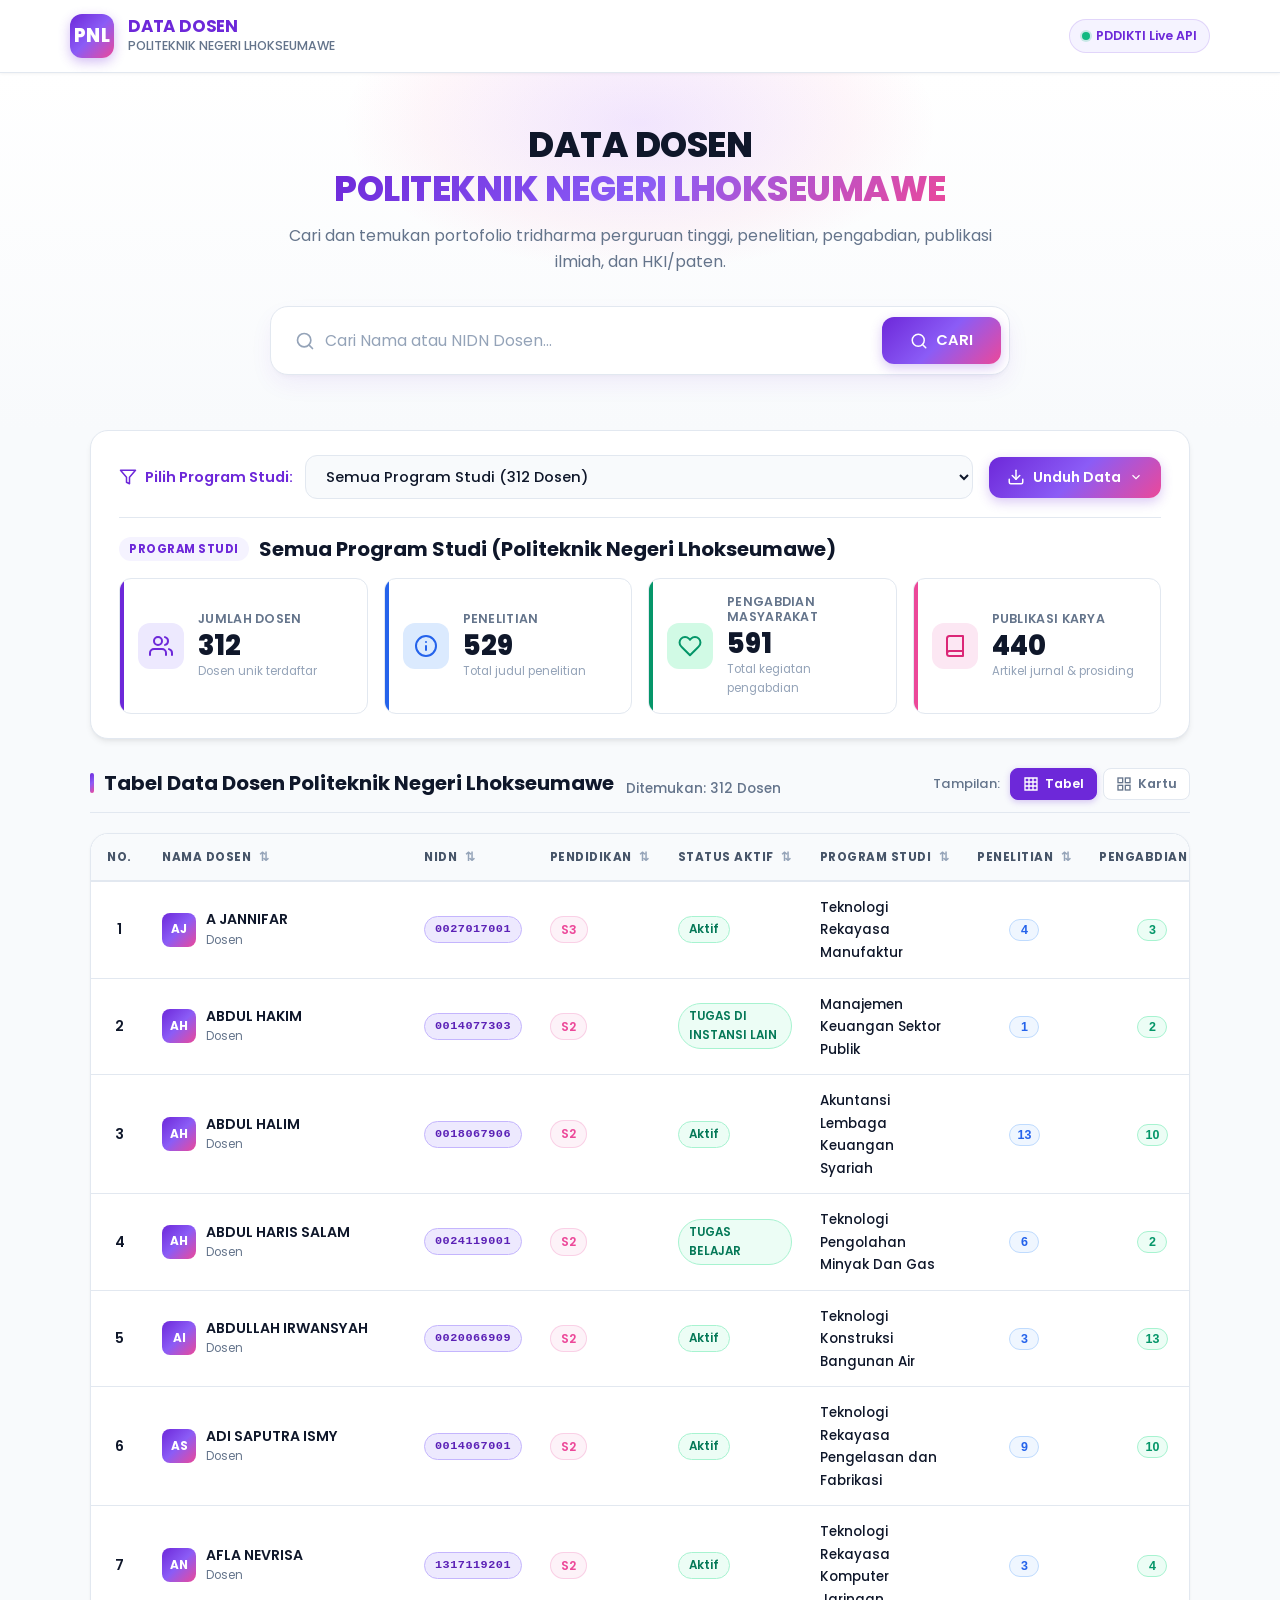
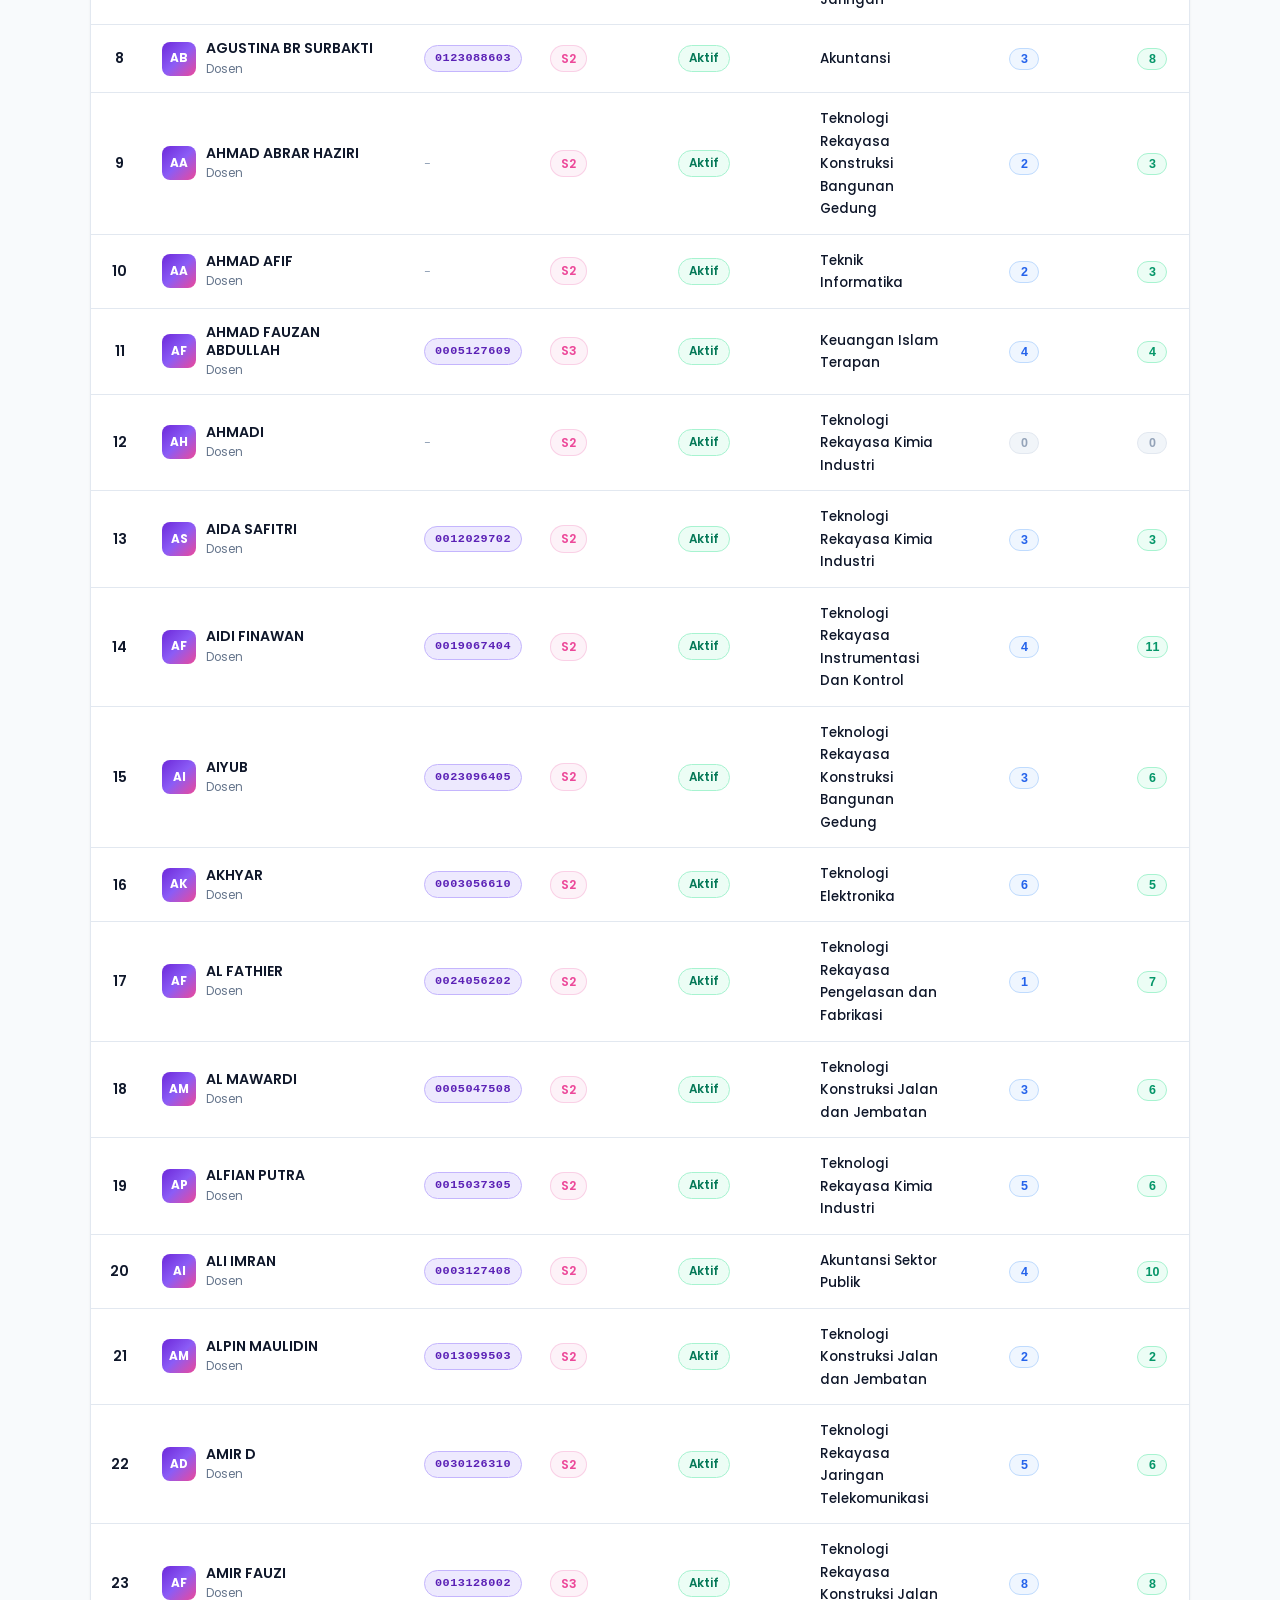
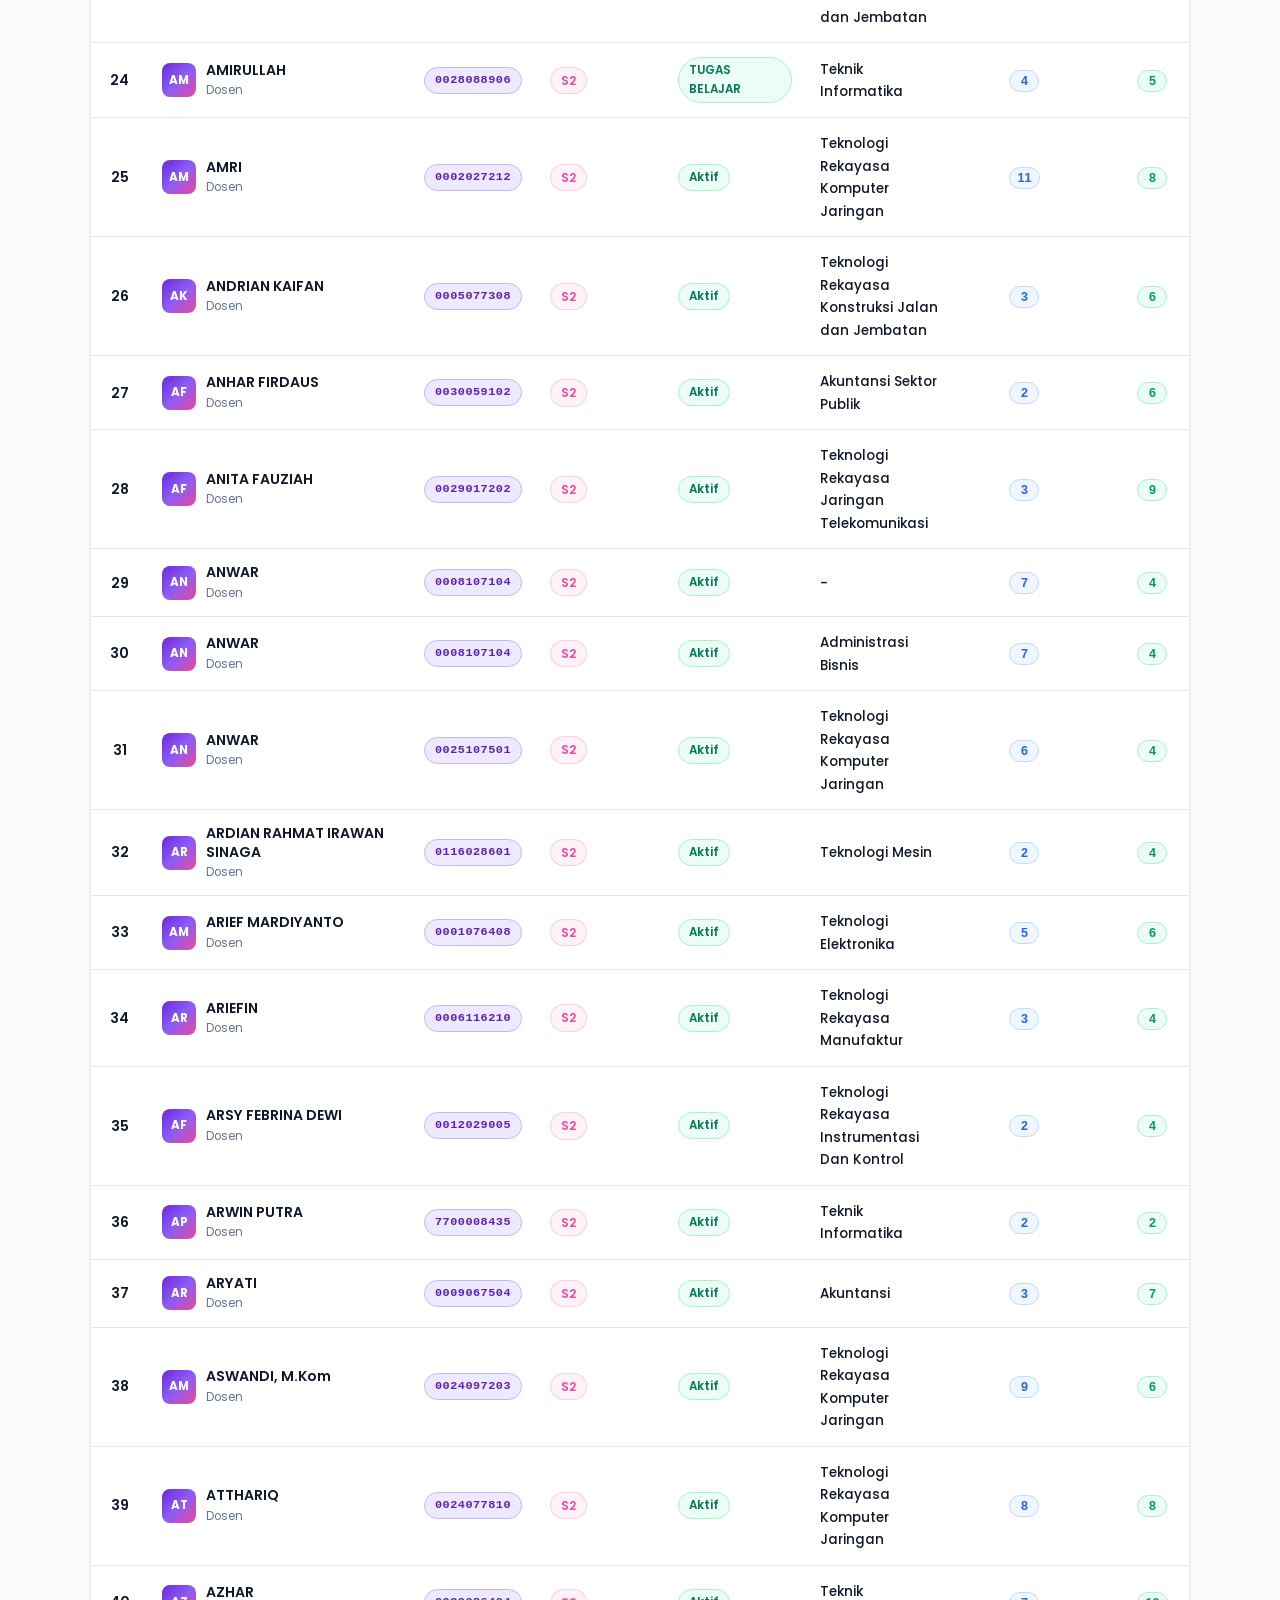
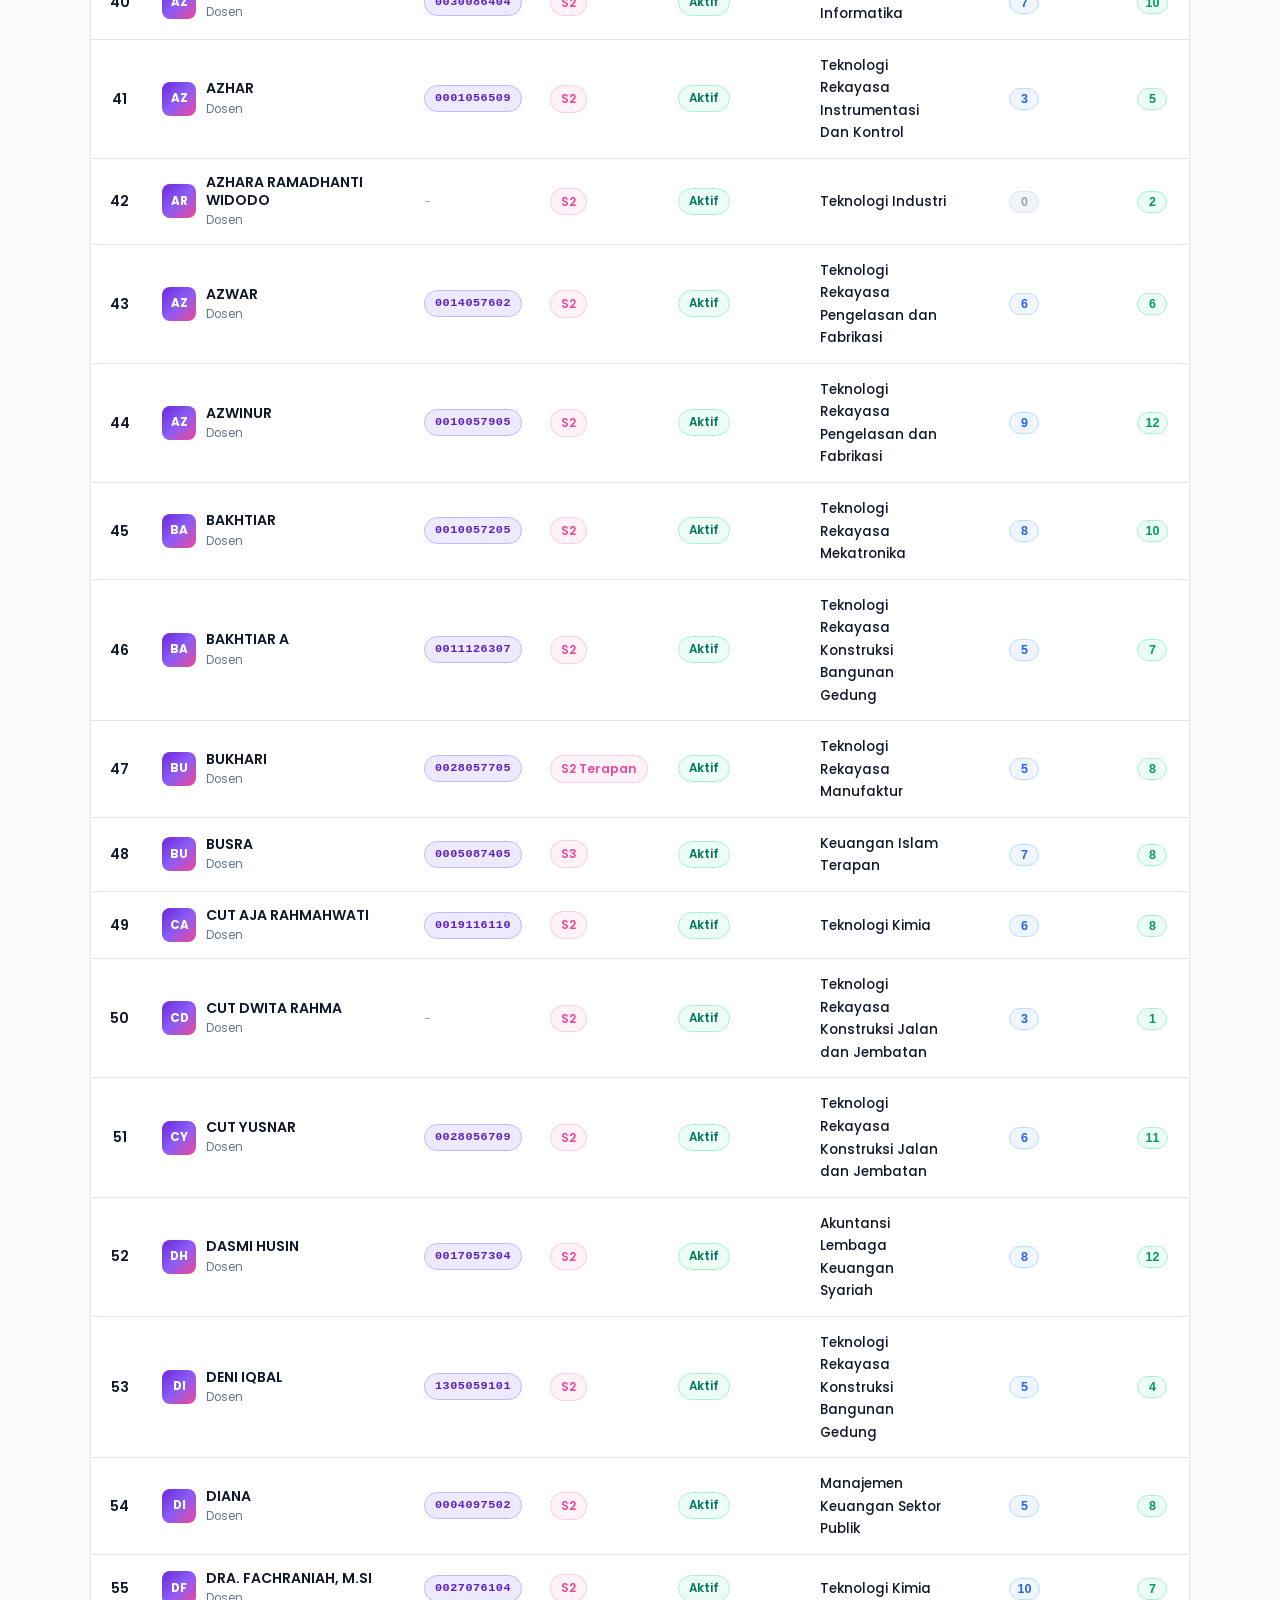
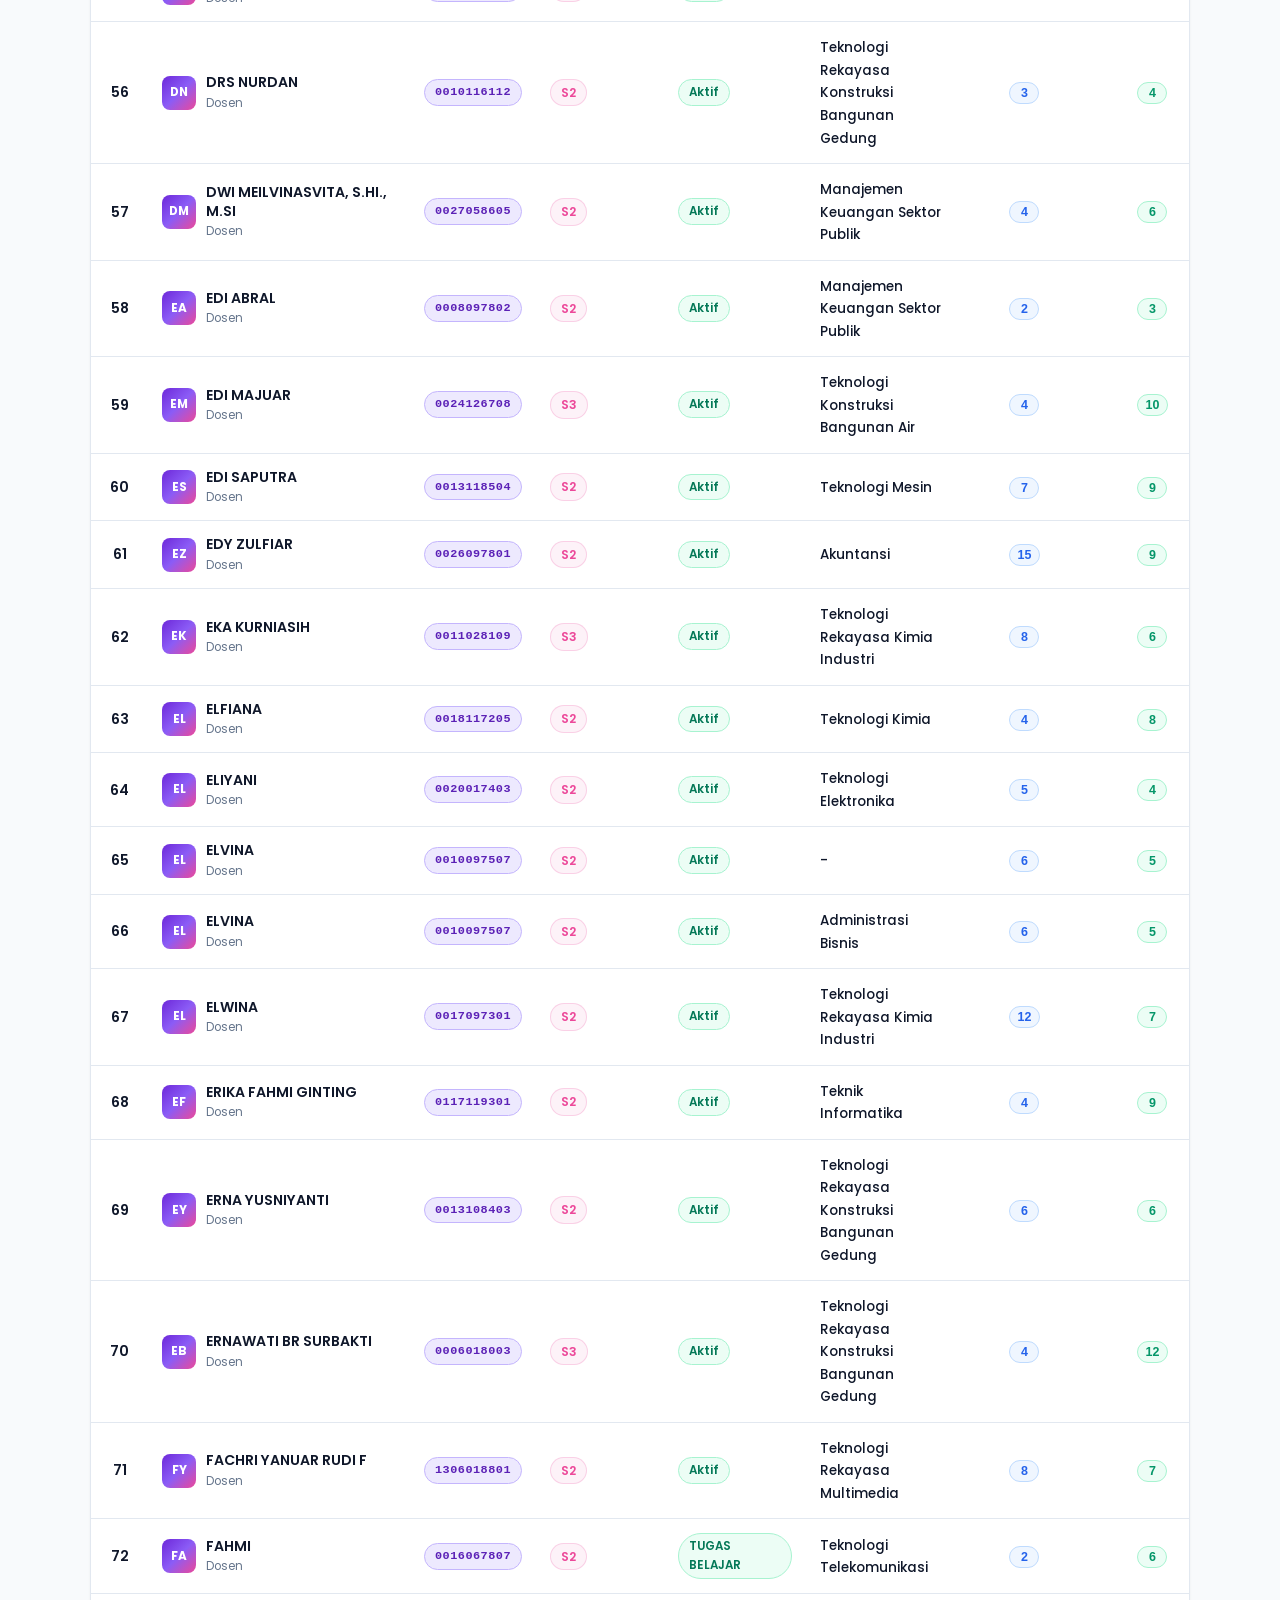
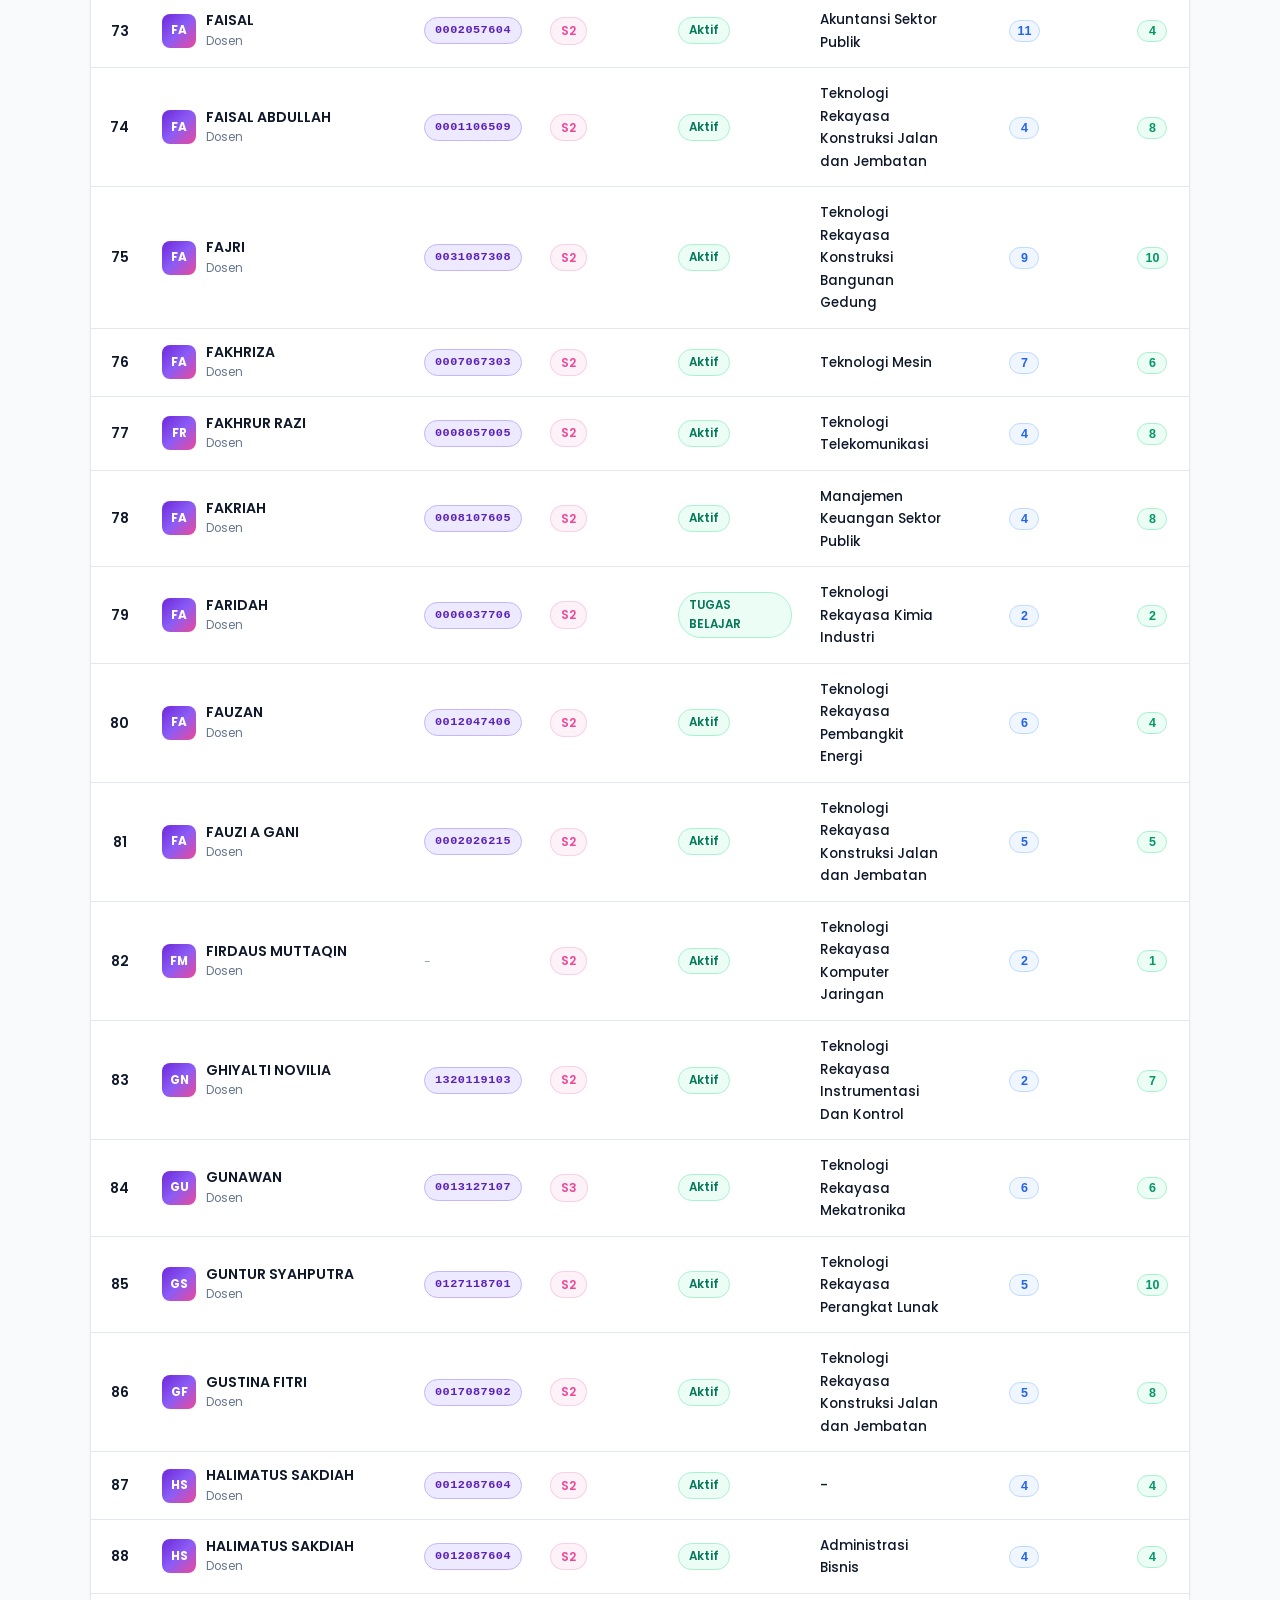
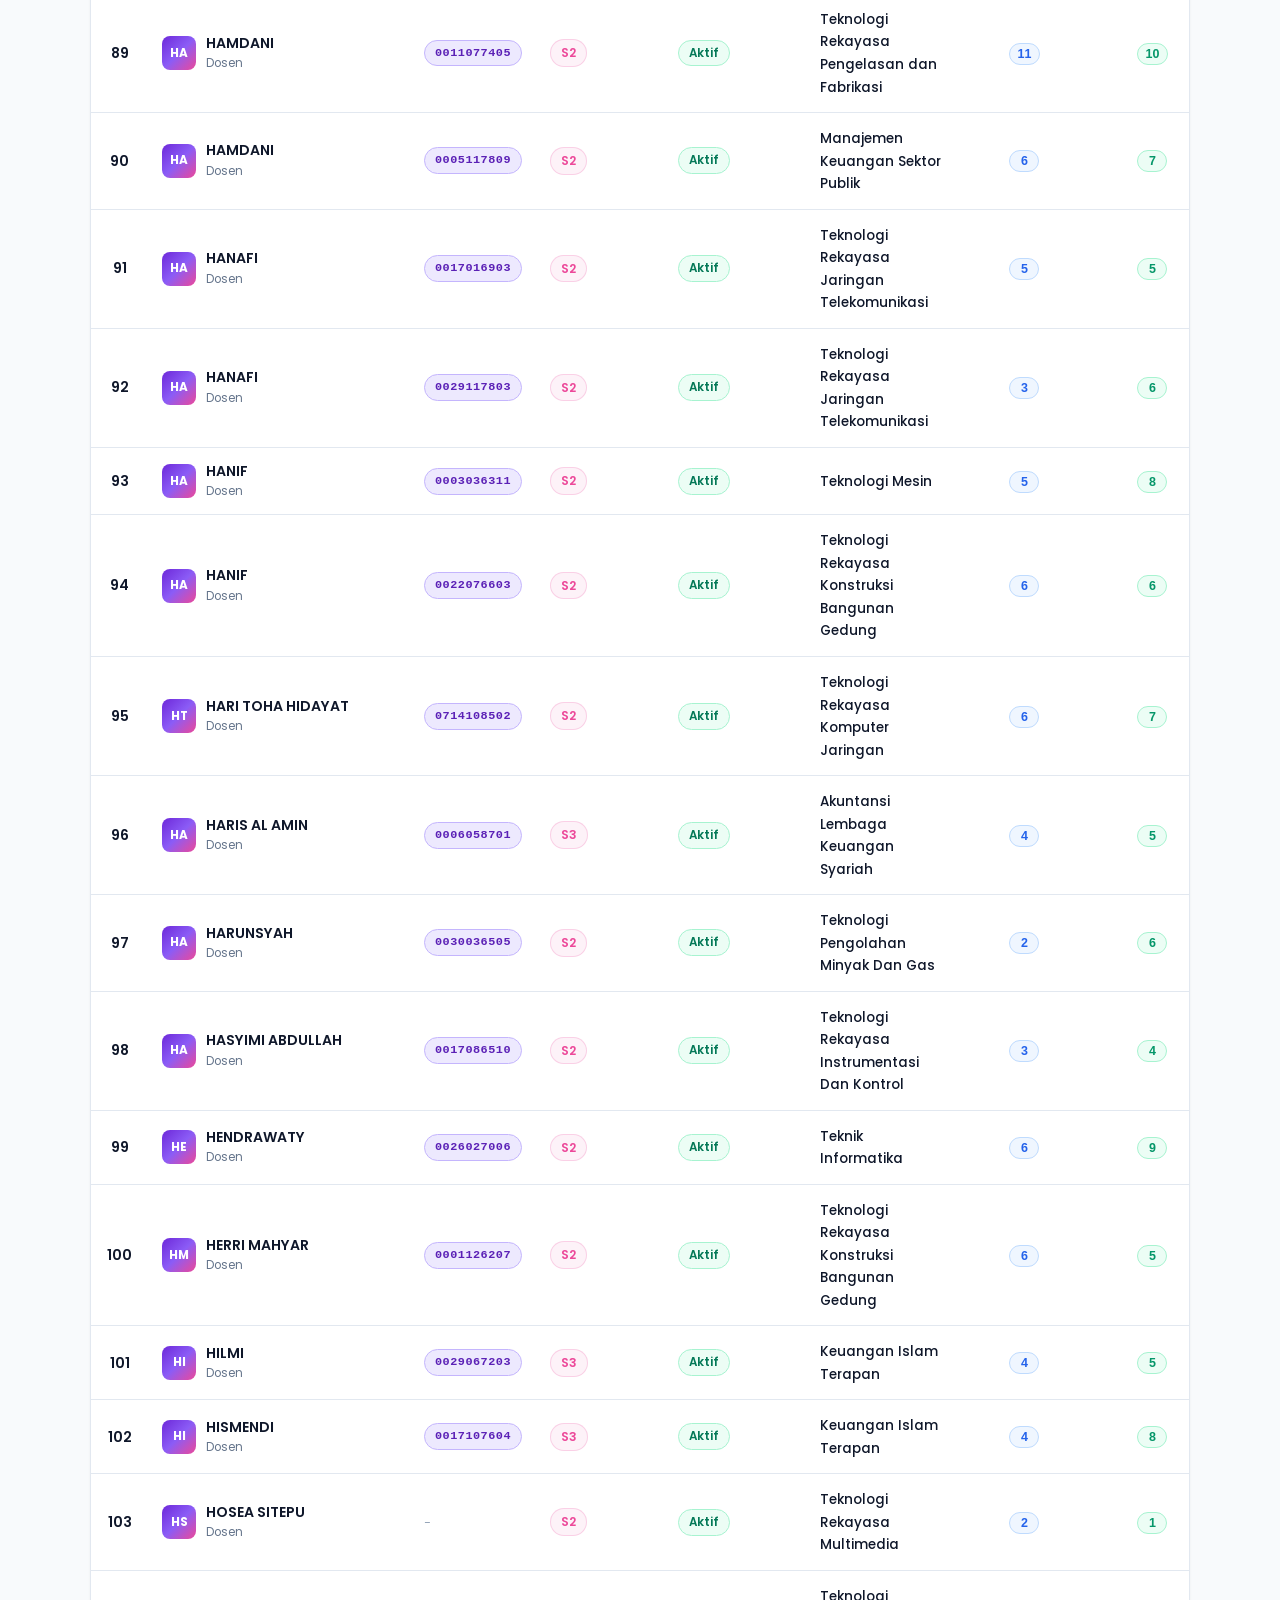
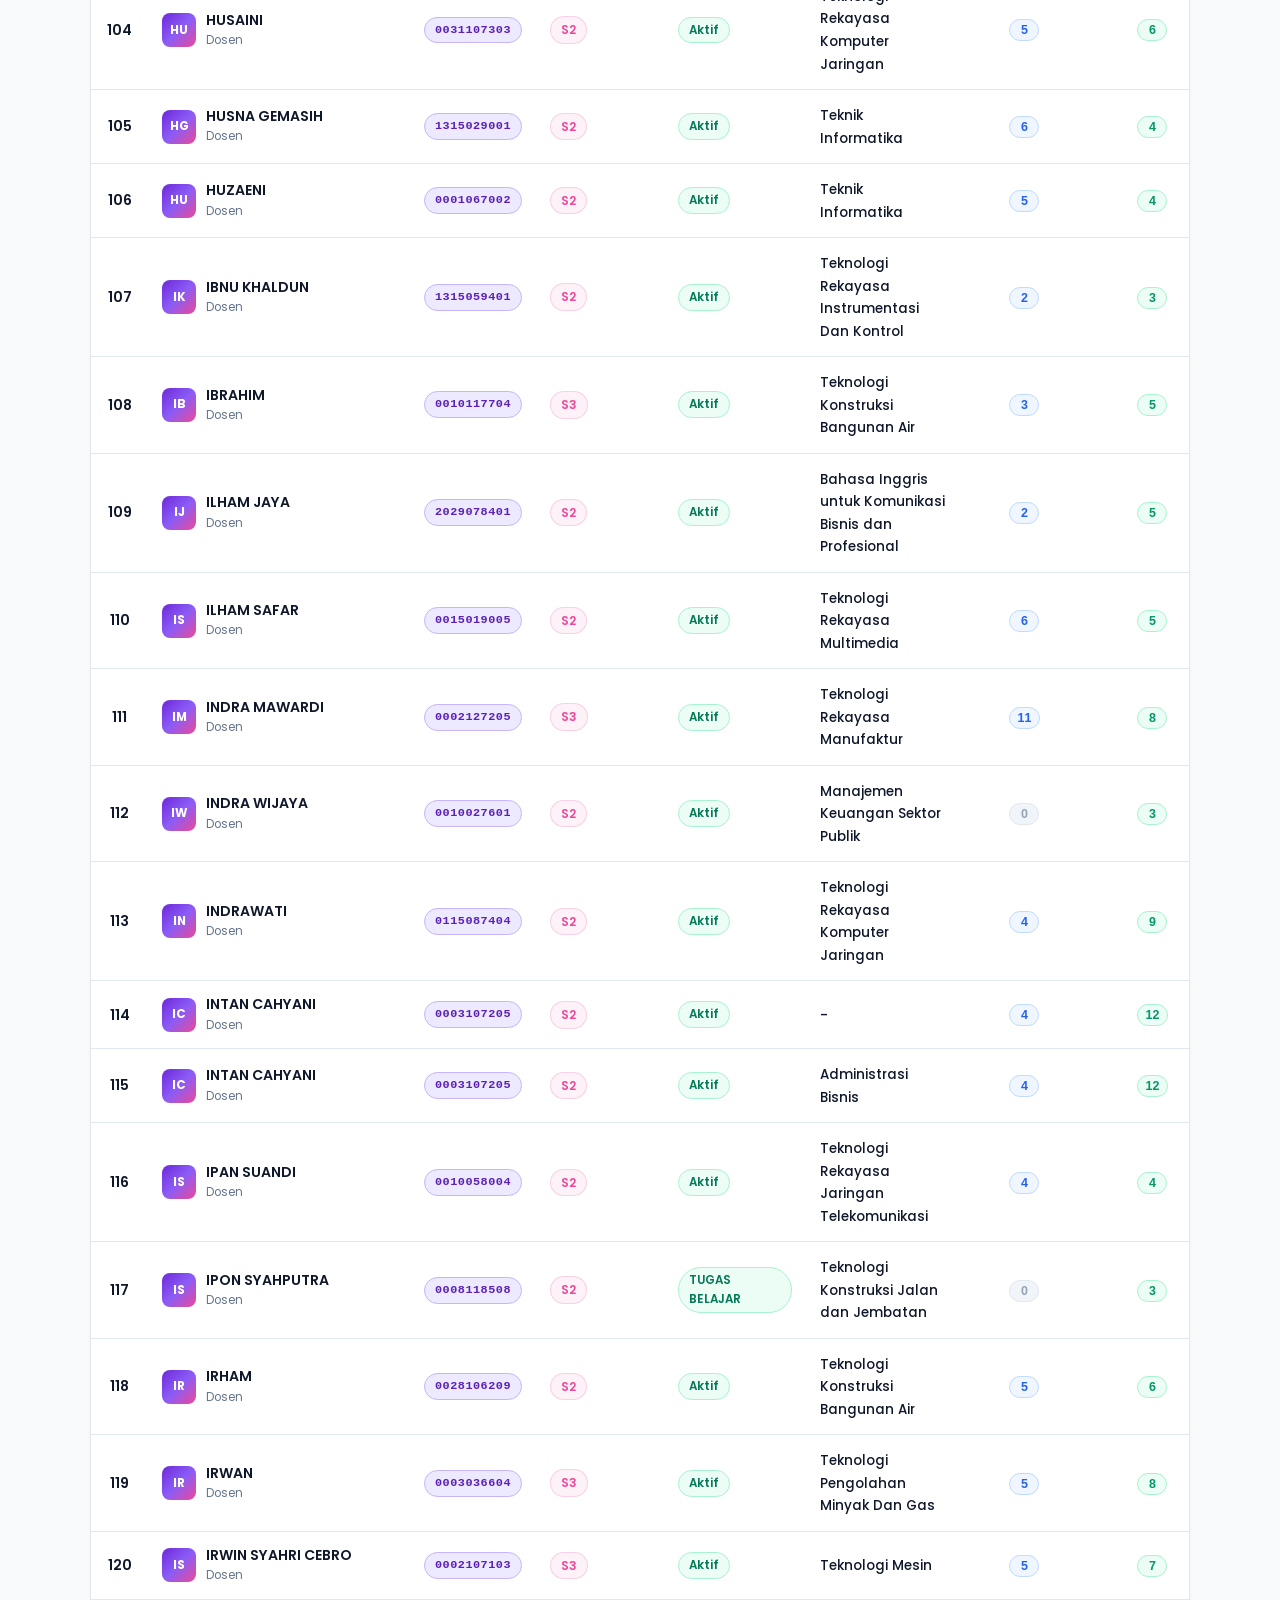
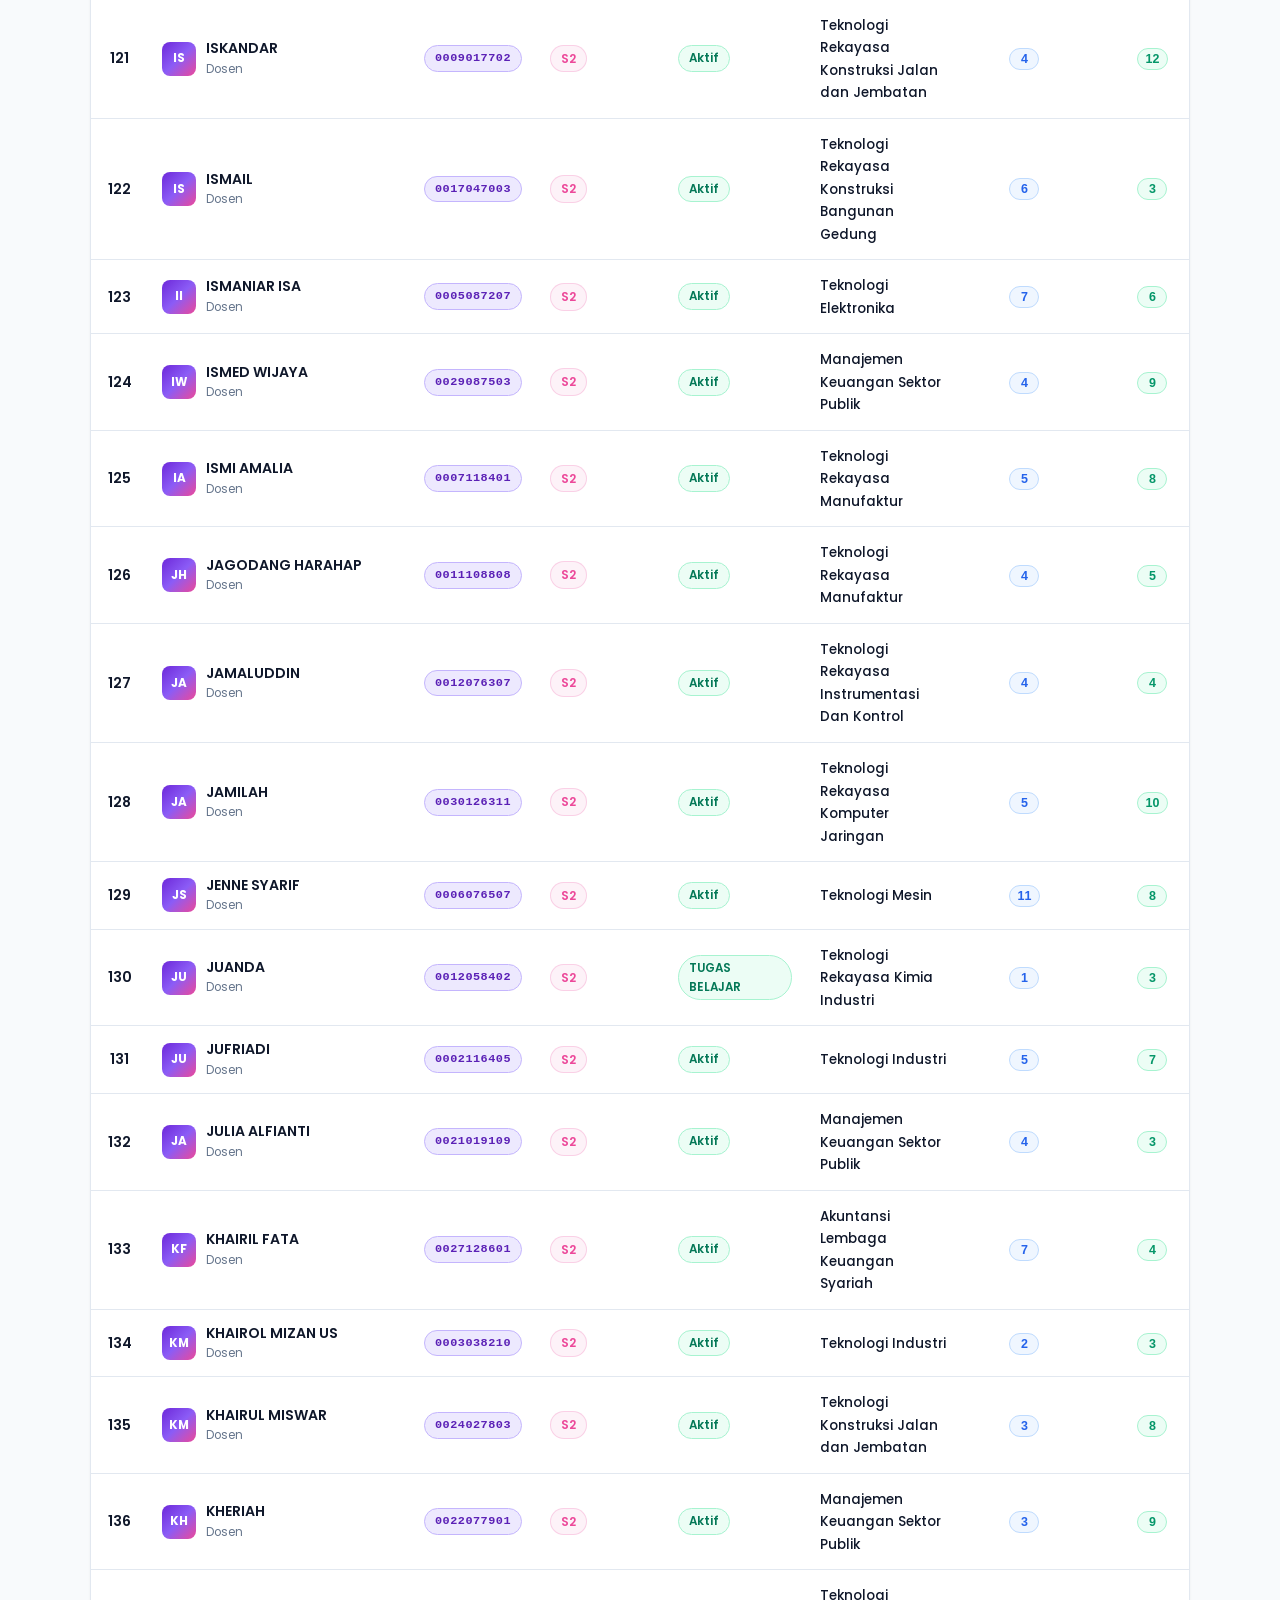
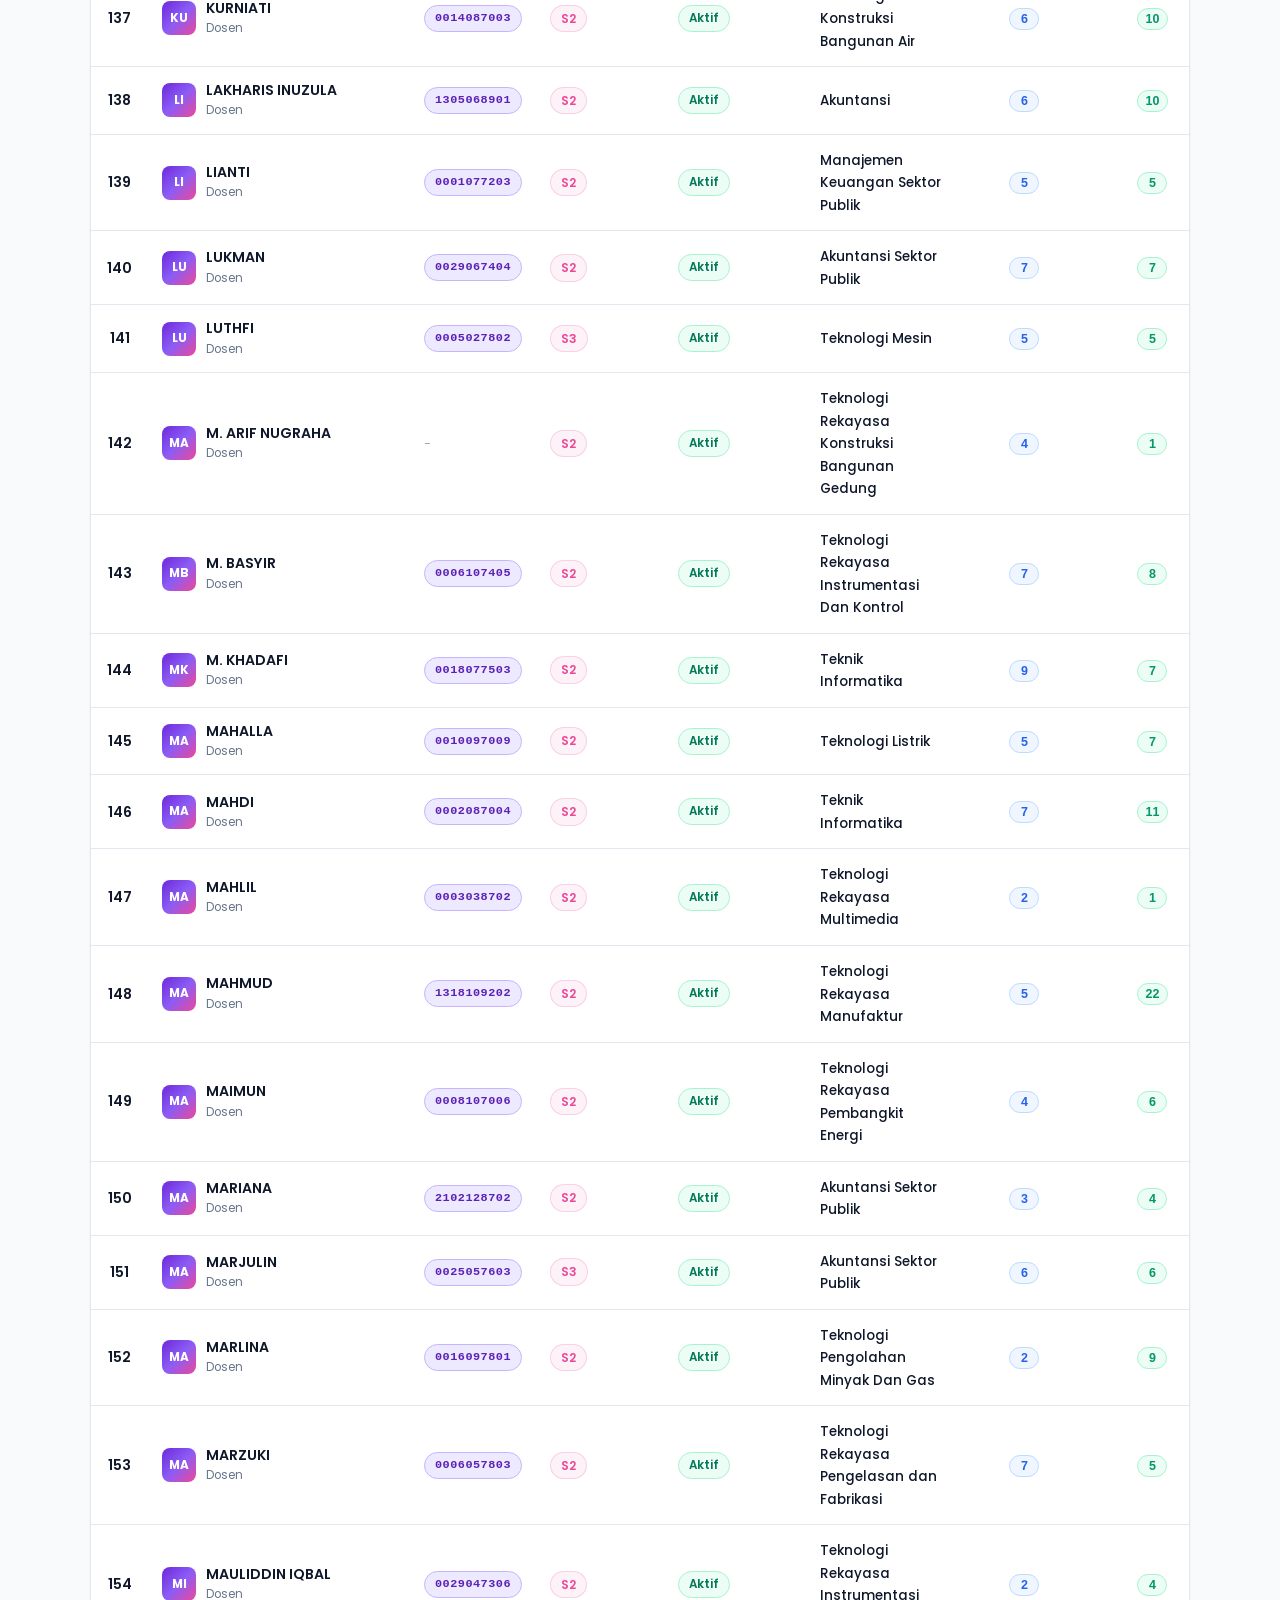
==== commit 684d520d: "Remove hero pill from index.html Removed the hero pill text from the hero section." ====
--- a/index.html
+++ b/index.html
@@ -34,9 +34,6 @@
   <!-- ==================== HERO SECTION & SEARCH ==================== -->
   <section class="hero-section">
     <div class="container hero-content">
-      <div class="hero-pill">
-        Sistem Informasi Portofolio Dosen
-      </div>
       <h2 class="hero-title">
         DATA DOSEN<br>
         <span>POLITEKNIK NEGERI LHOKSEUMAWE</span>
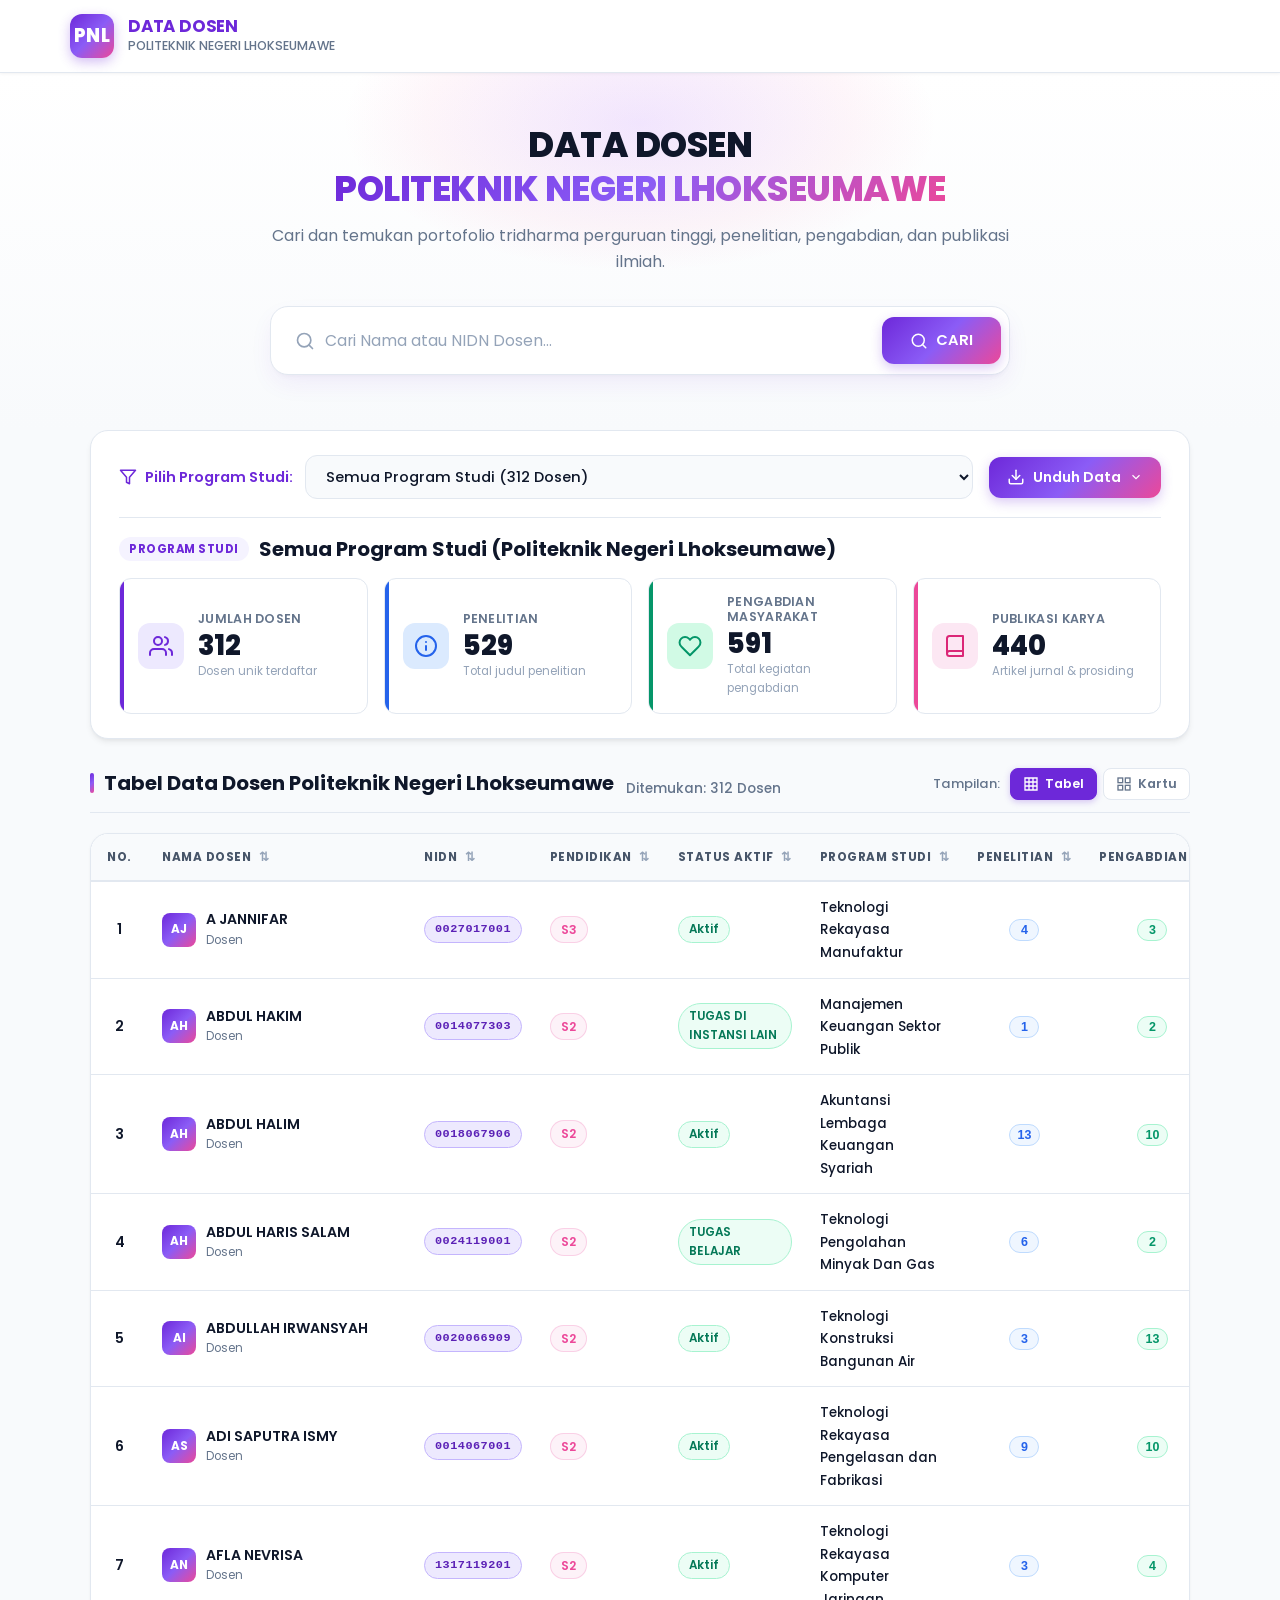
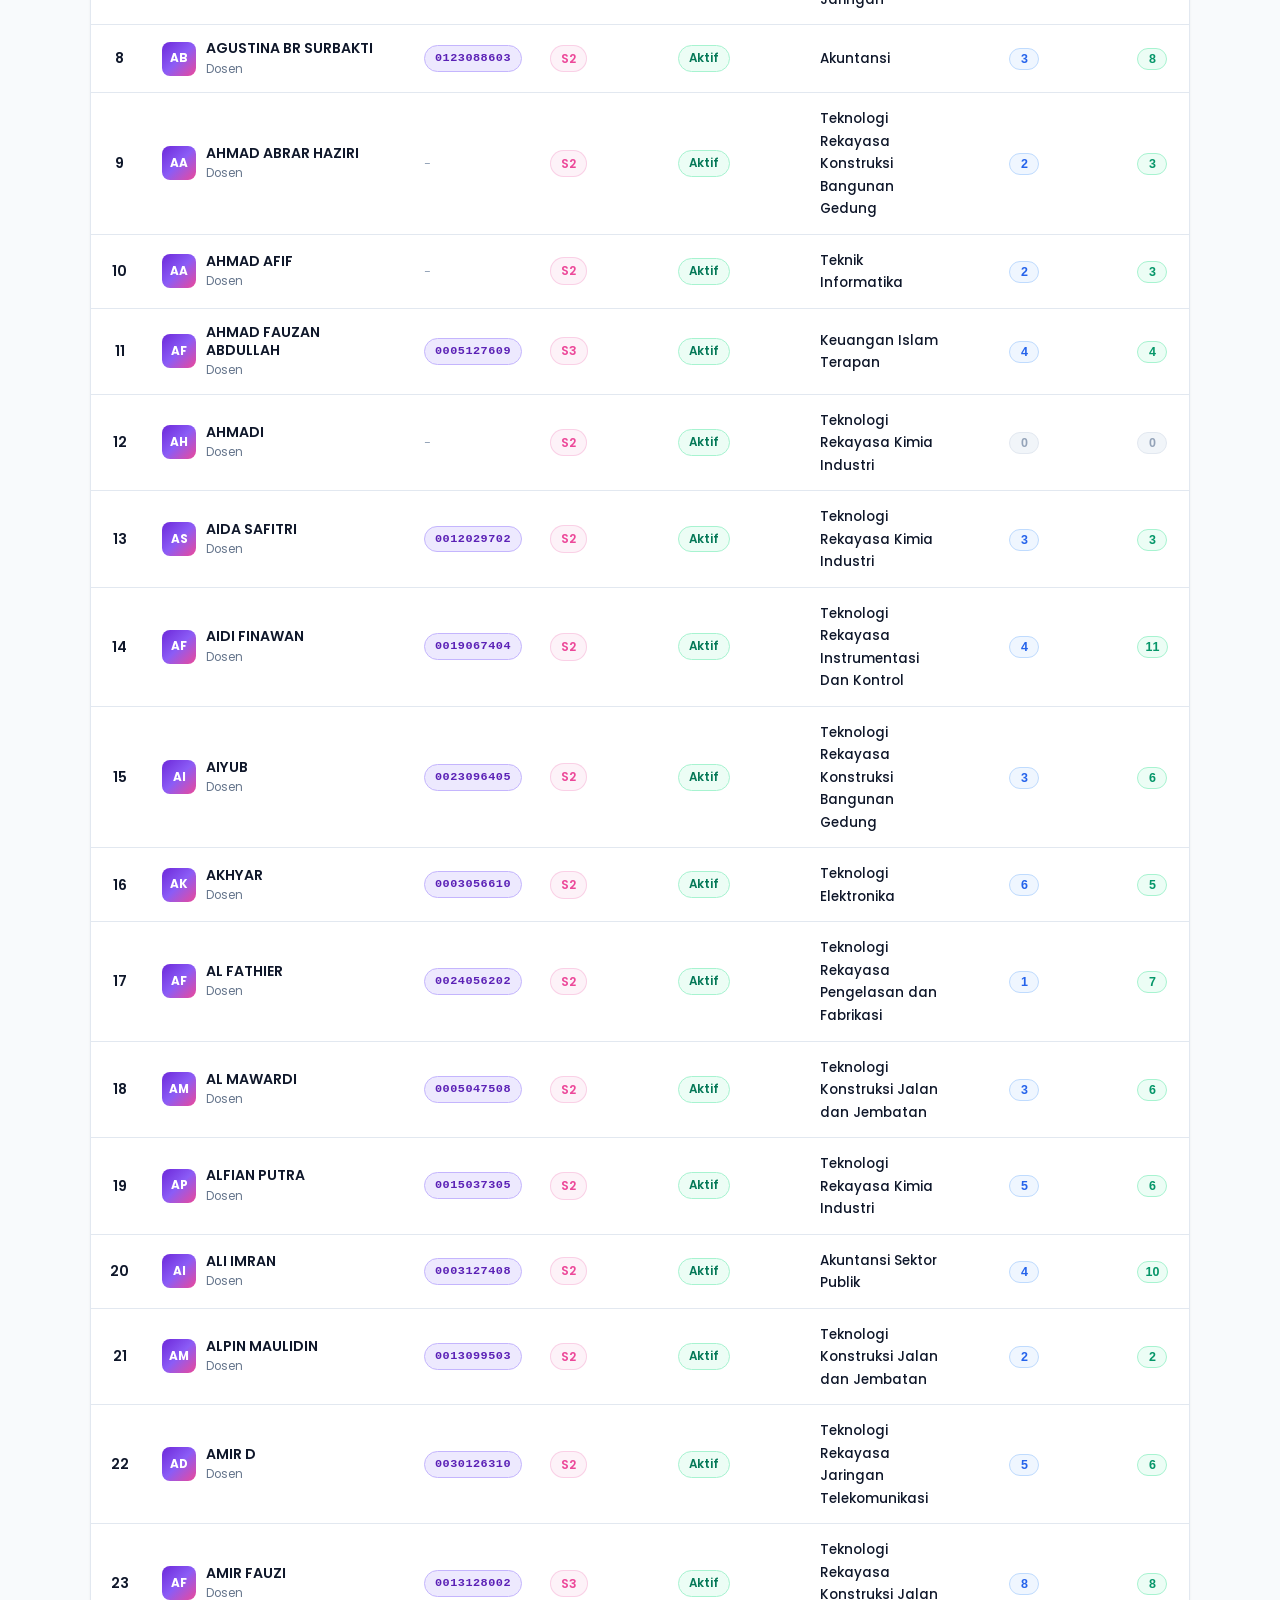
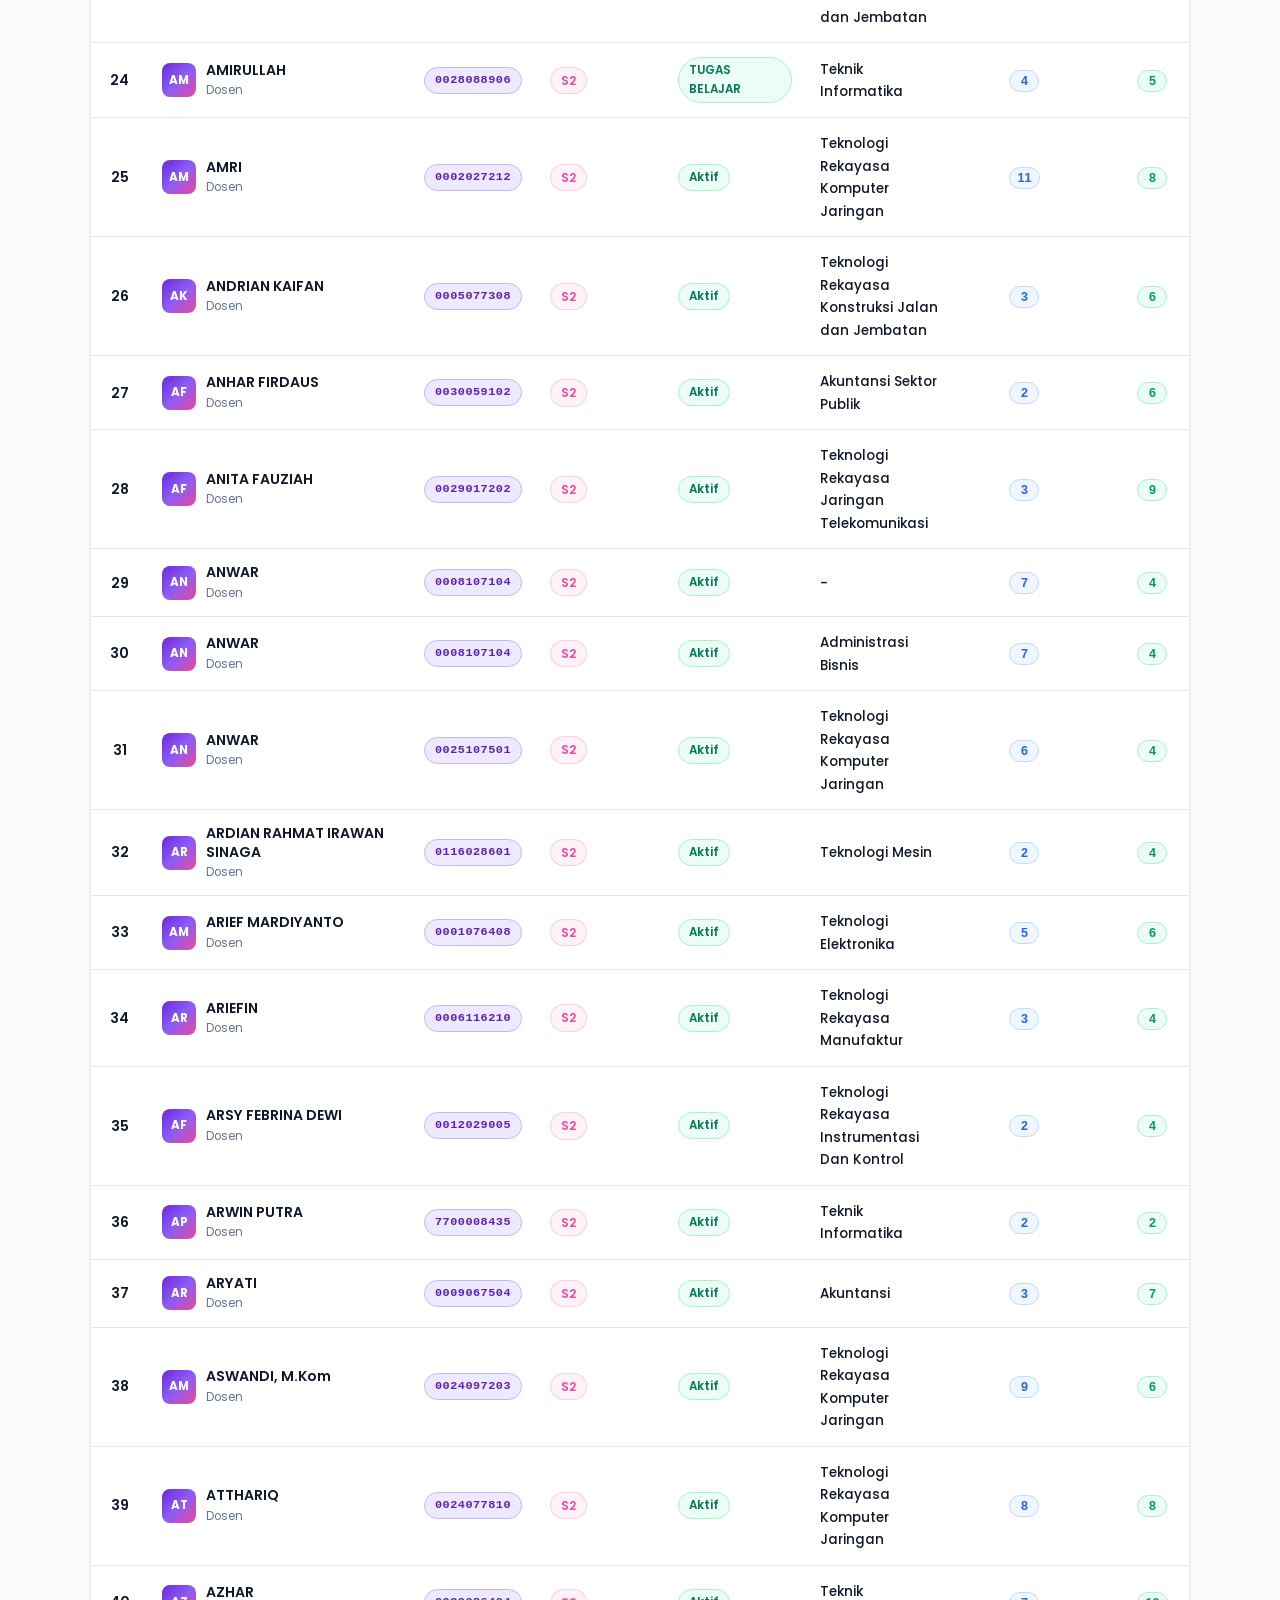
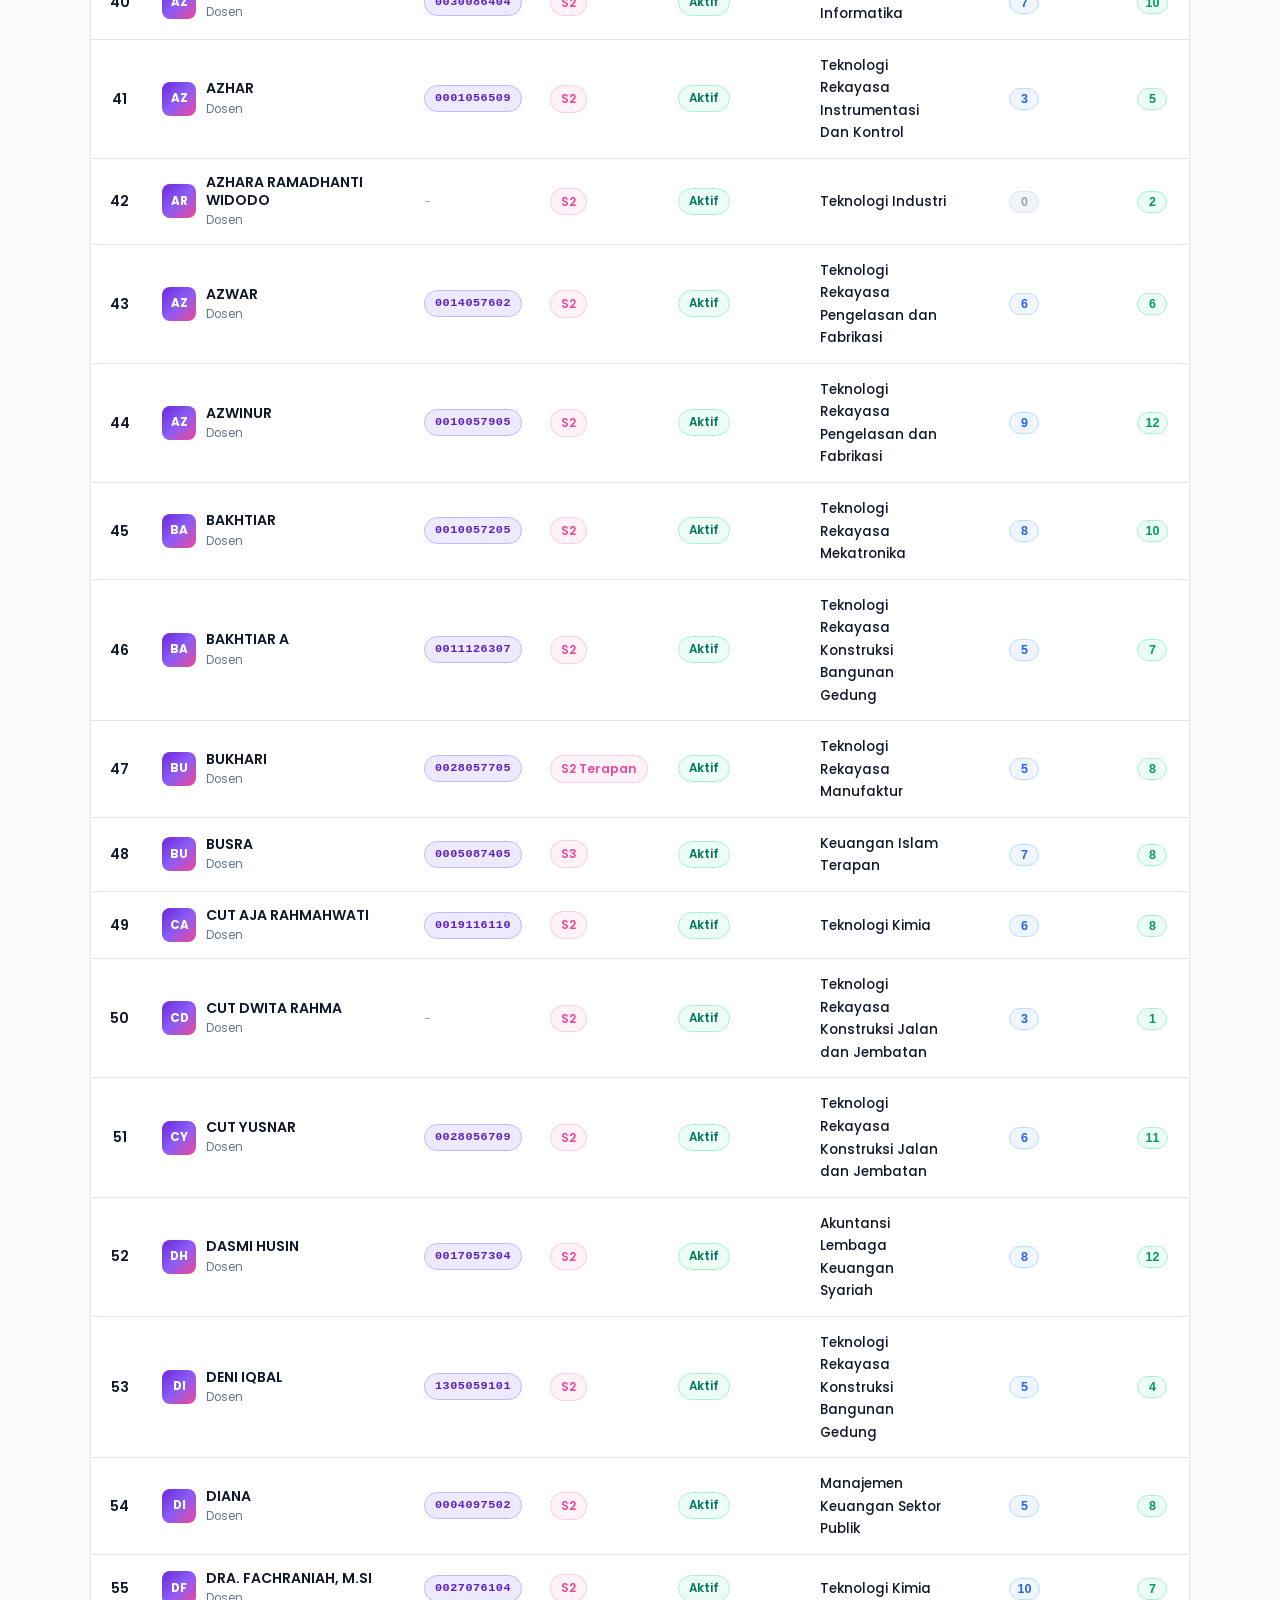
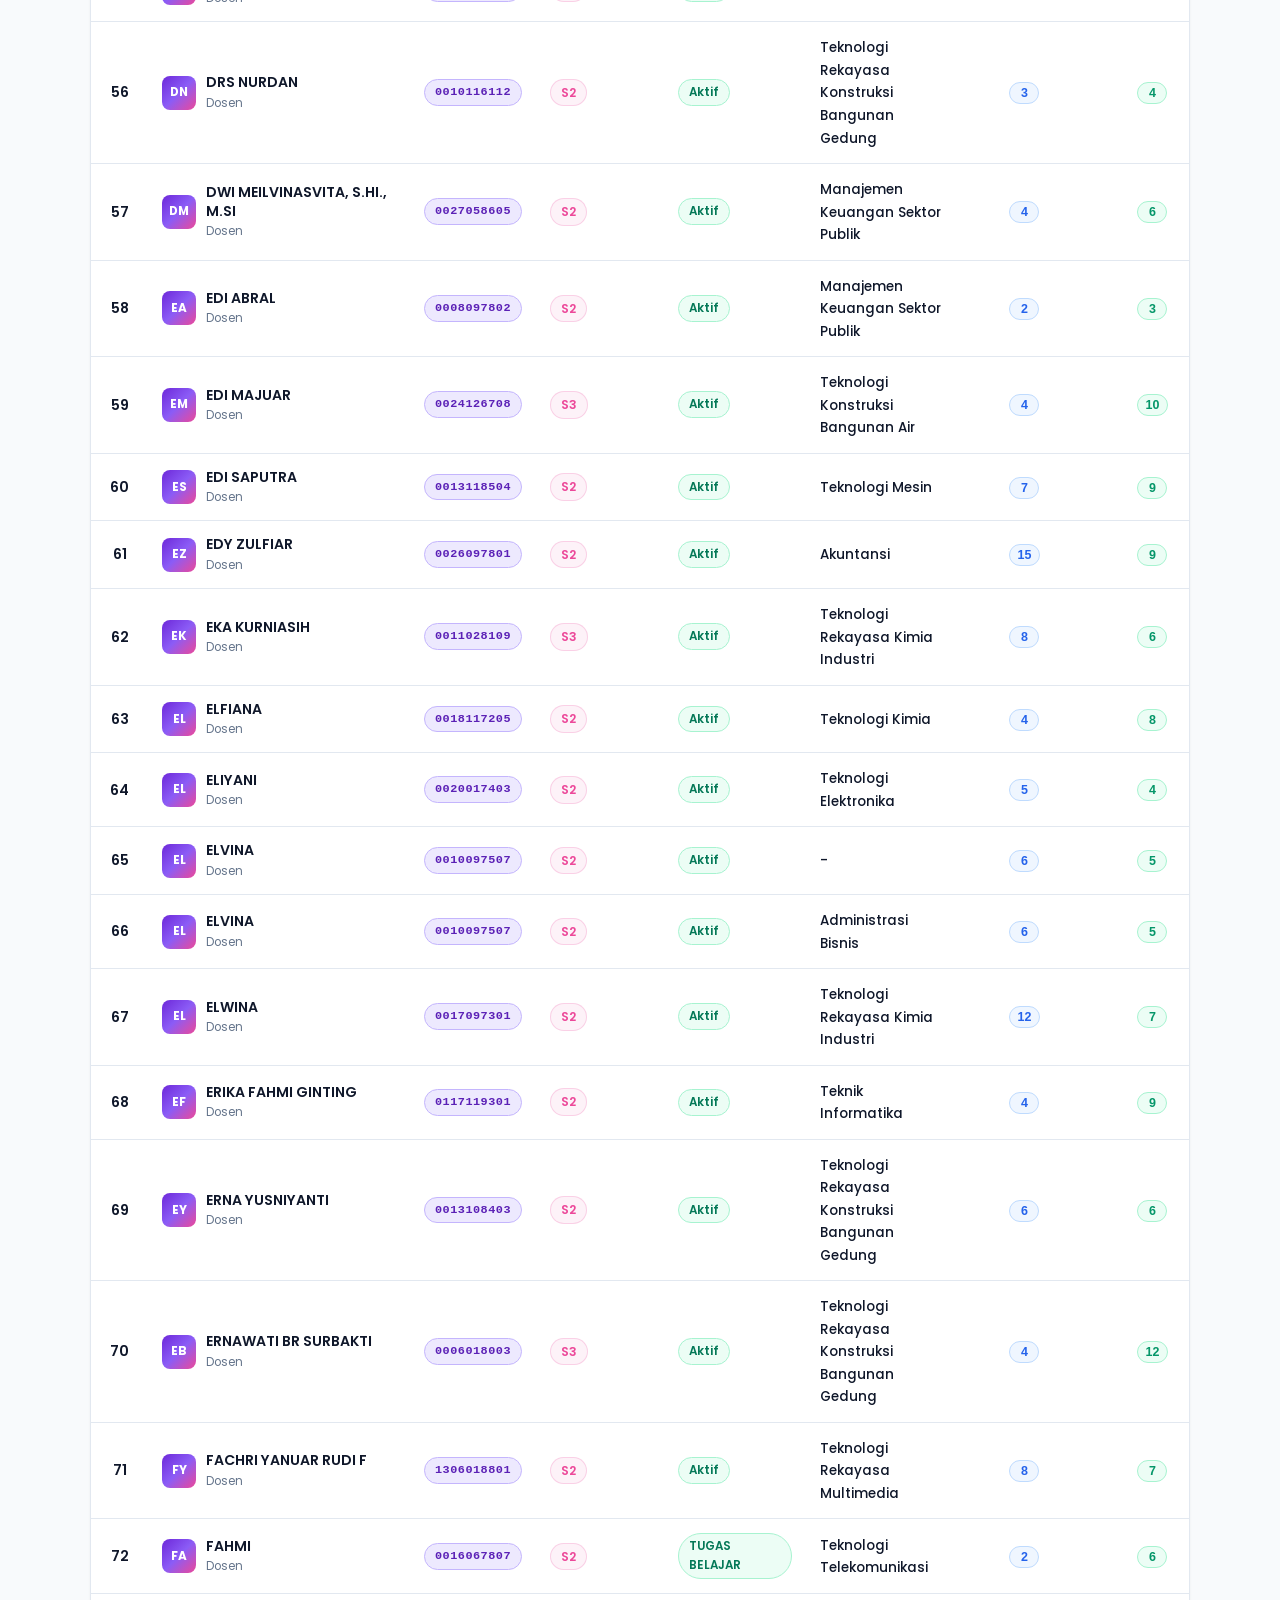
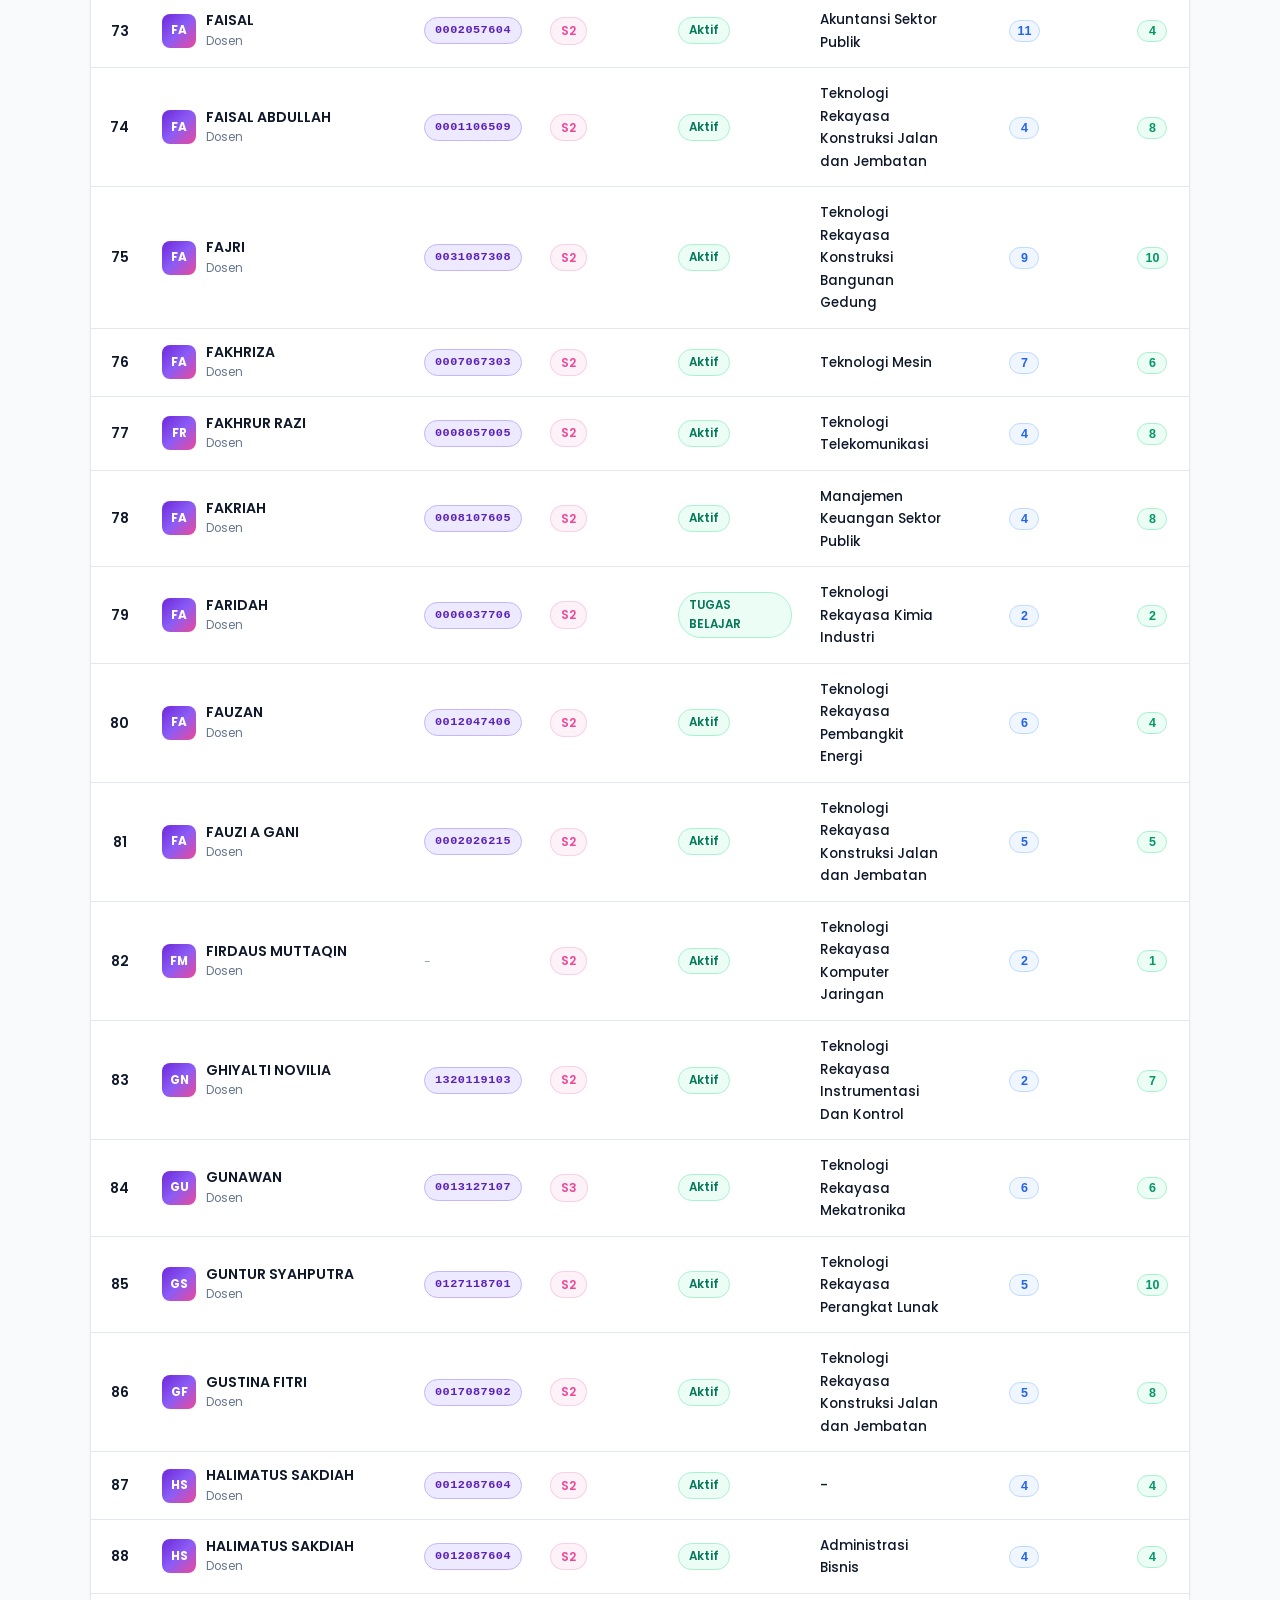
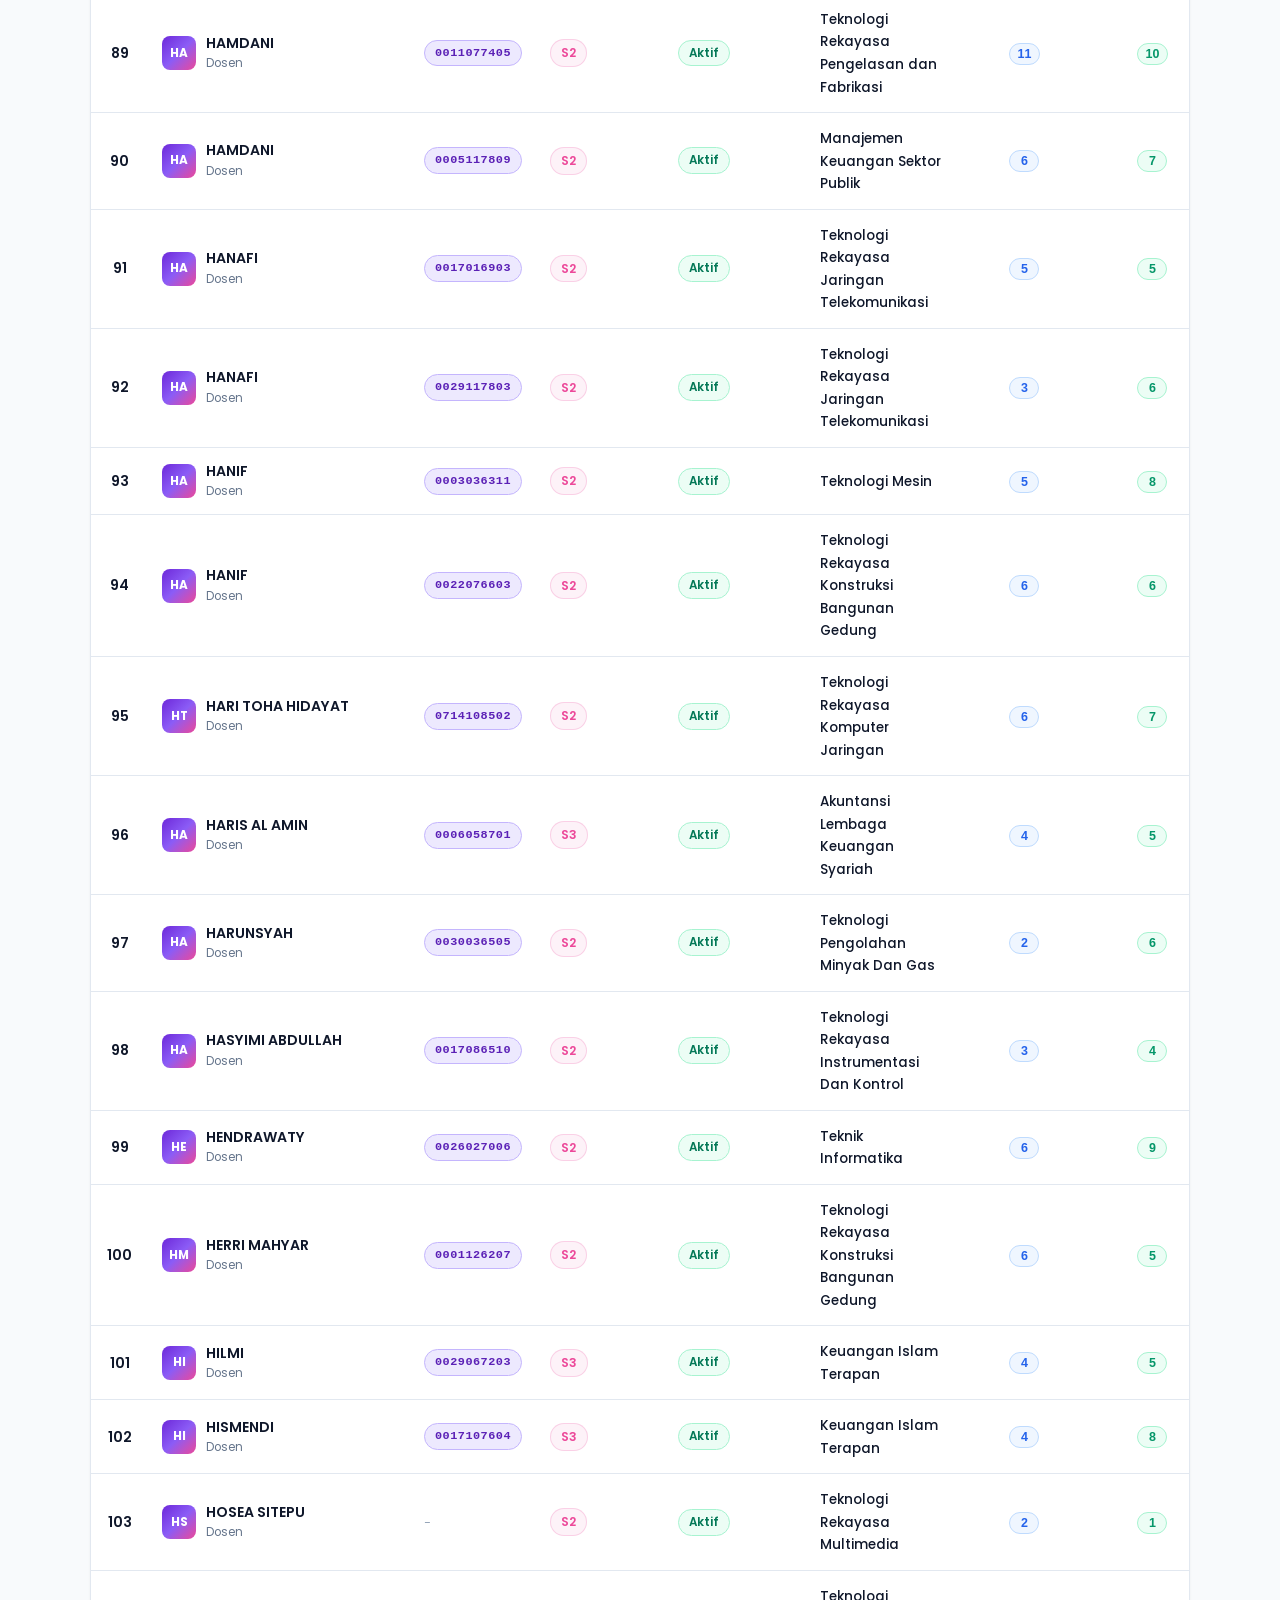
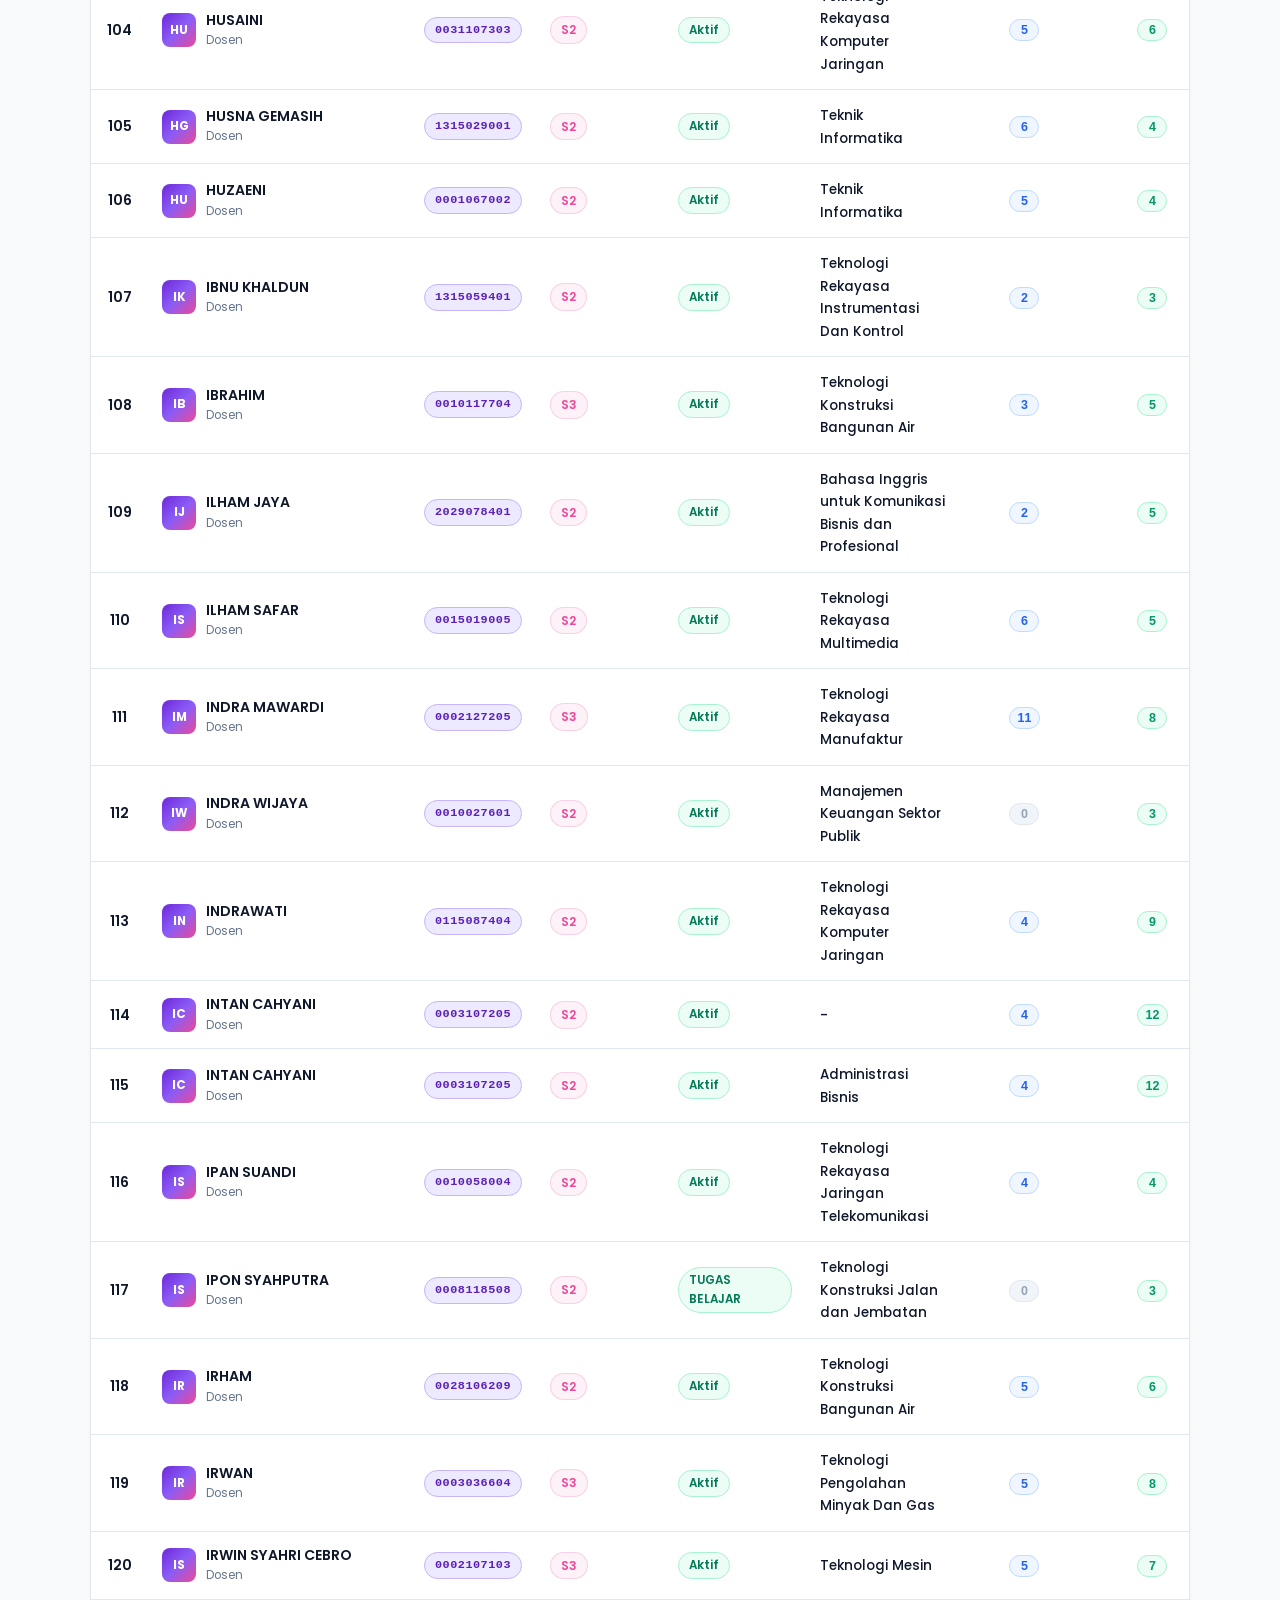
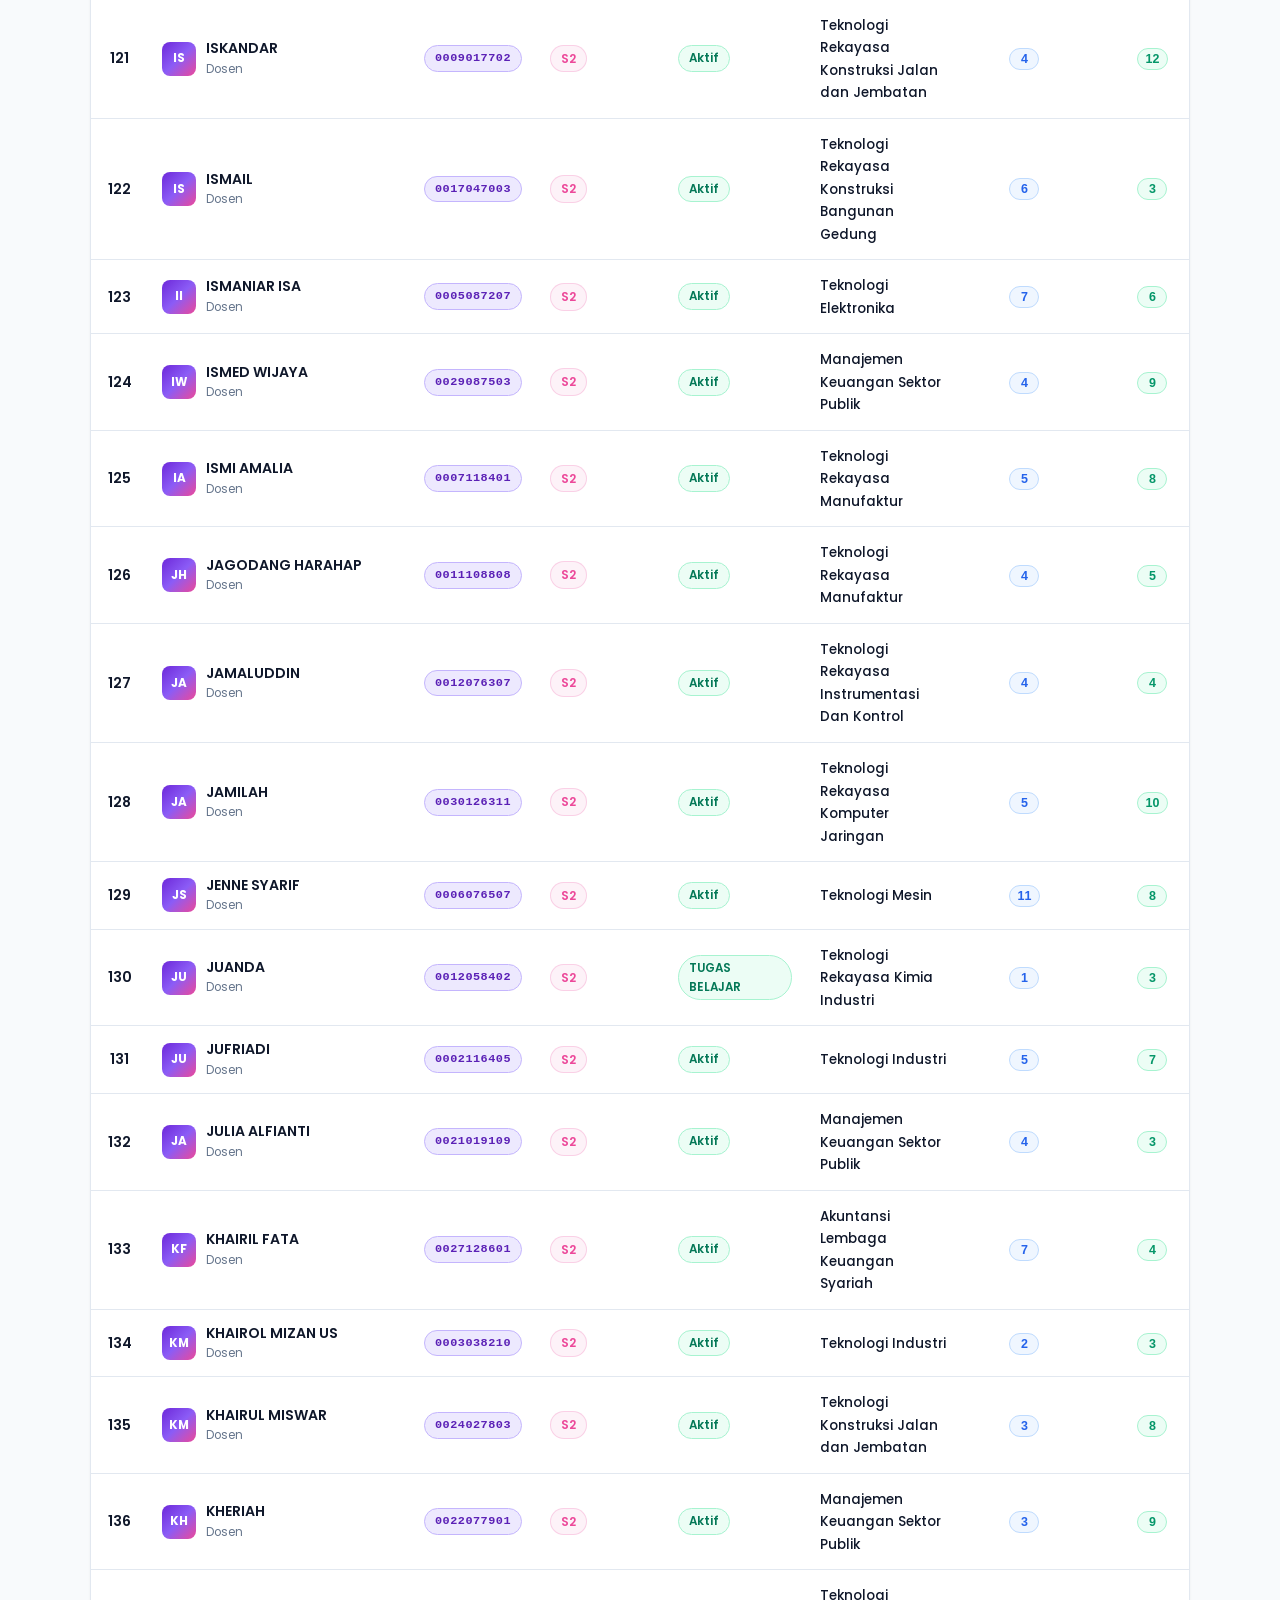
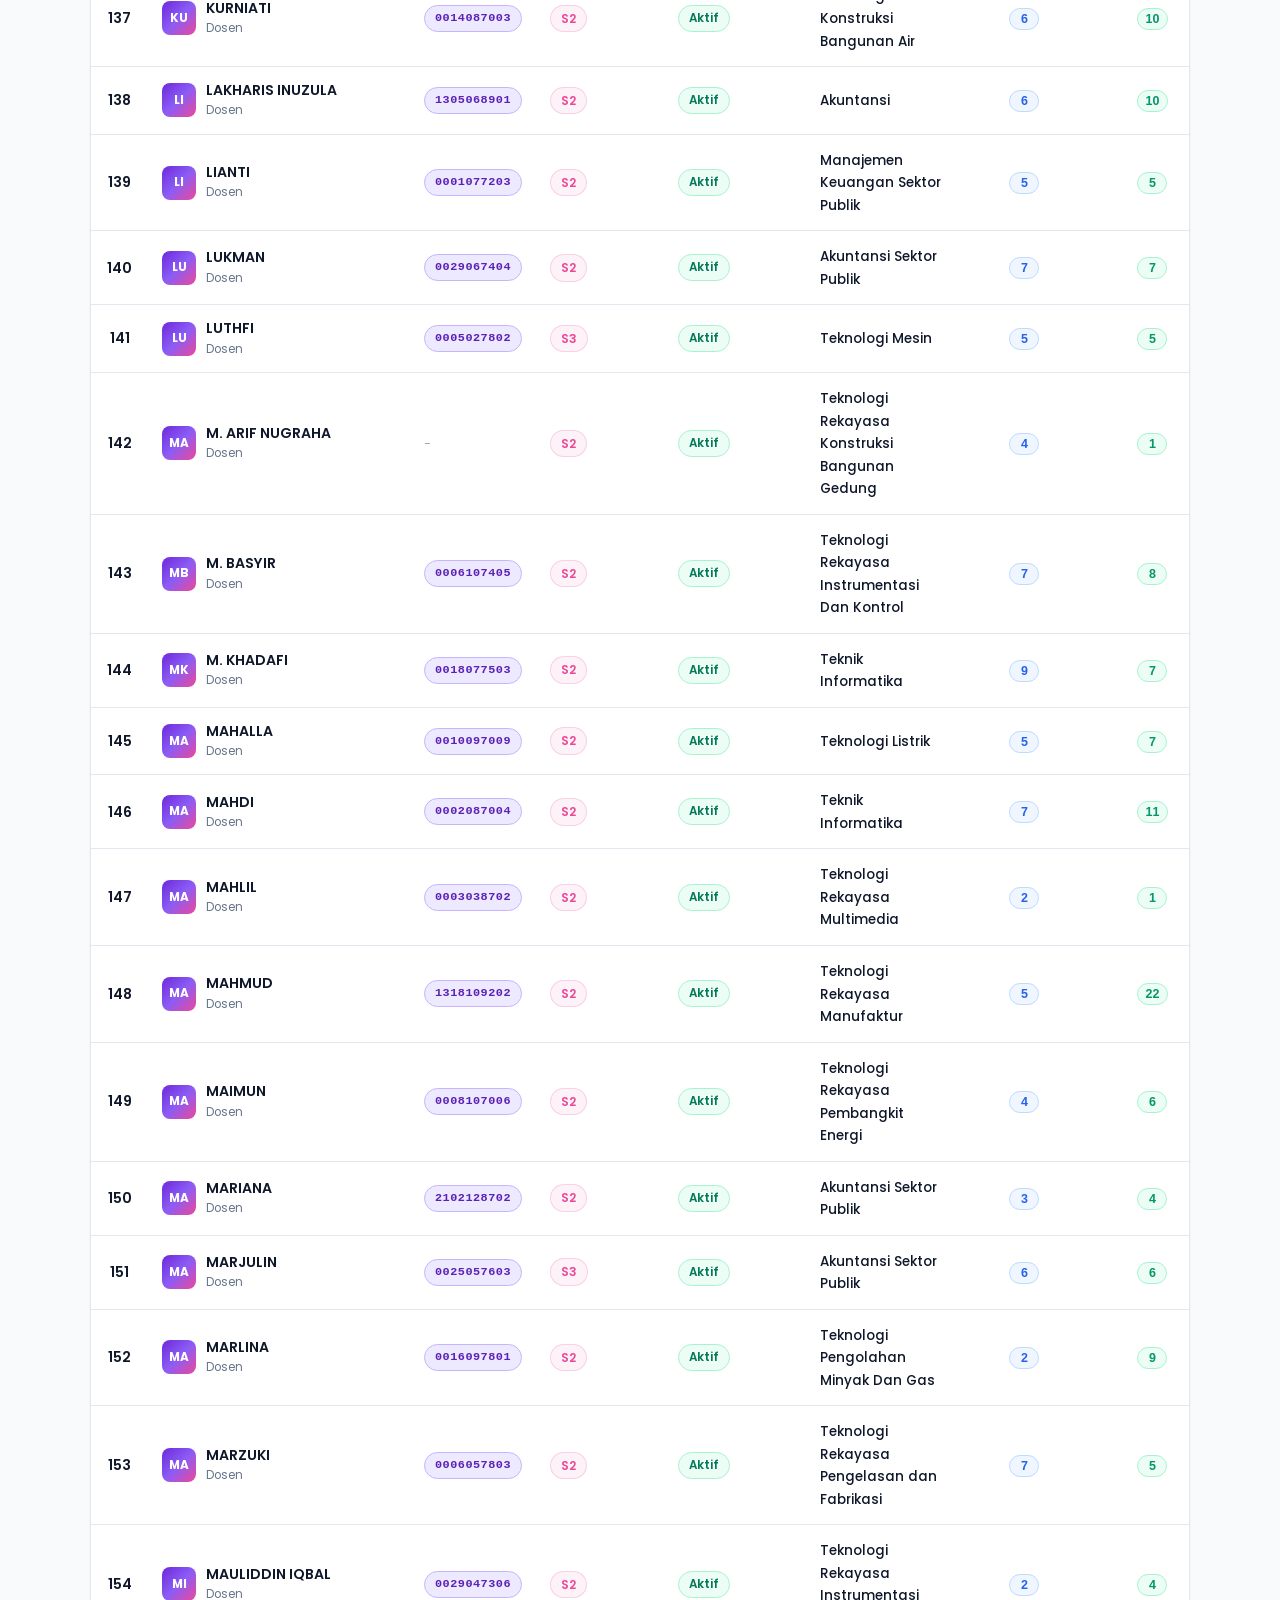
==== commit 5cf4b528: "Update index.html to remove patent references Removed references to patents and adjusted related con" ====
--- a/index.html
+++ b/index.html
@@ -6,7 +6,7 @@
   <meta name="viewport" content="width=device-width, initial-scale=1.0">
   <title>Data Dosen Politeknik Negeri Lhokseumawe</title>
   <meta name="description"
-    content="Portal Data Dosen Politeknik Negeri Lhokseumawe beserta Portofolio Penelitian, Pengabdian, Publikasi, dan Paten PDDIKTI.">
+    content="Portal Data Dosen Politeknik Negeri Lhokseumawe beserta Portofolio Penelitian, Pengabdian, dan Publikasi PDDIKTI.">
   <link rel="stylesheet" href="style.css">
   <link rel="preconnect" href="https://fonts.googleapis.com">
   <link rel="preconnect" href="https://fonts.gstatic.com" crossorigin>
@@ -24,10 +24,6 @@
           <p>POLITEKNIK NEGERI LHOKSEUMAWE</p>
         </div>
       </a>
-      <div class="nav-badge-pddikti">
-        <span class="dot"></span>
-        PDDIKTI Live API
-      </div>
     </div>
   </header>
 
@@ -39,7 +35,7 @@
         <span>POLITEKNIK NEGERI LHOKSEUMAWE</span>
       </h2>
       <p class="hero-subtitle">
-        Cari dan temukan portofolio tridharma perguruan tinggi, penelitian, pengabdian, publikasi ilmiah, dan HKI/paten.
+        Cari dan temukan portofolio tridharma perguruan tinggi, penelitian, pengabdian, dan publikasi ilmiah.
       </p>
 
       <!-- Form Pencarian -->
@@ -134,7 +130,7 @@
               <div class="download-item-icon excel">XLS</div>
               <div class="download-item-text">
                 <strong>Unduh Portofolio Lengkap (Excel)</strong>
-                <small>Profil, penelitian, pengabdian, publikasi, paten format Excel</small>
+                <small>Profil, penelitian, pengabdian, publikasi format Excel</small>
               </div>
             </button>
             <button type="button" class="download-item" id="btn-unduh-karya-csv">
@@ -365,9 +361,6 @@
         <button type="button" class="modal-tab-btn" data-modaltab="modal-tab-publikasi">
           Publikasi (<span id="modal-count-publikasi">0</span>)
         </button>
-        <button type="button" class="modal-tab-btn" data-modaltab="modal-tab-paten">
-          HKI / Paten (<span id="modal-count-paten">0</span>)
-        </button>
       </div>
 
       <!-- Isi Tab Portofolio Modal -->
@@ -385,11 +378,6 @@
         <!-- Tab 3: Publikasi -->
         <div id="modal-tab-publikasi" class="modal-tab-content">
           <div id="modal-list-publikasi" class="modal-works-list"></div>
-        </div>
-
-        <!-- Tab 4: Paten -->
-        <div id="modal-tab-paten" class="modal-tab-content">
-          <div id="modal-list-paten" class="modal-works-list"></div>
         </div>
       </div>
 
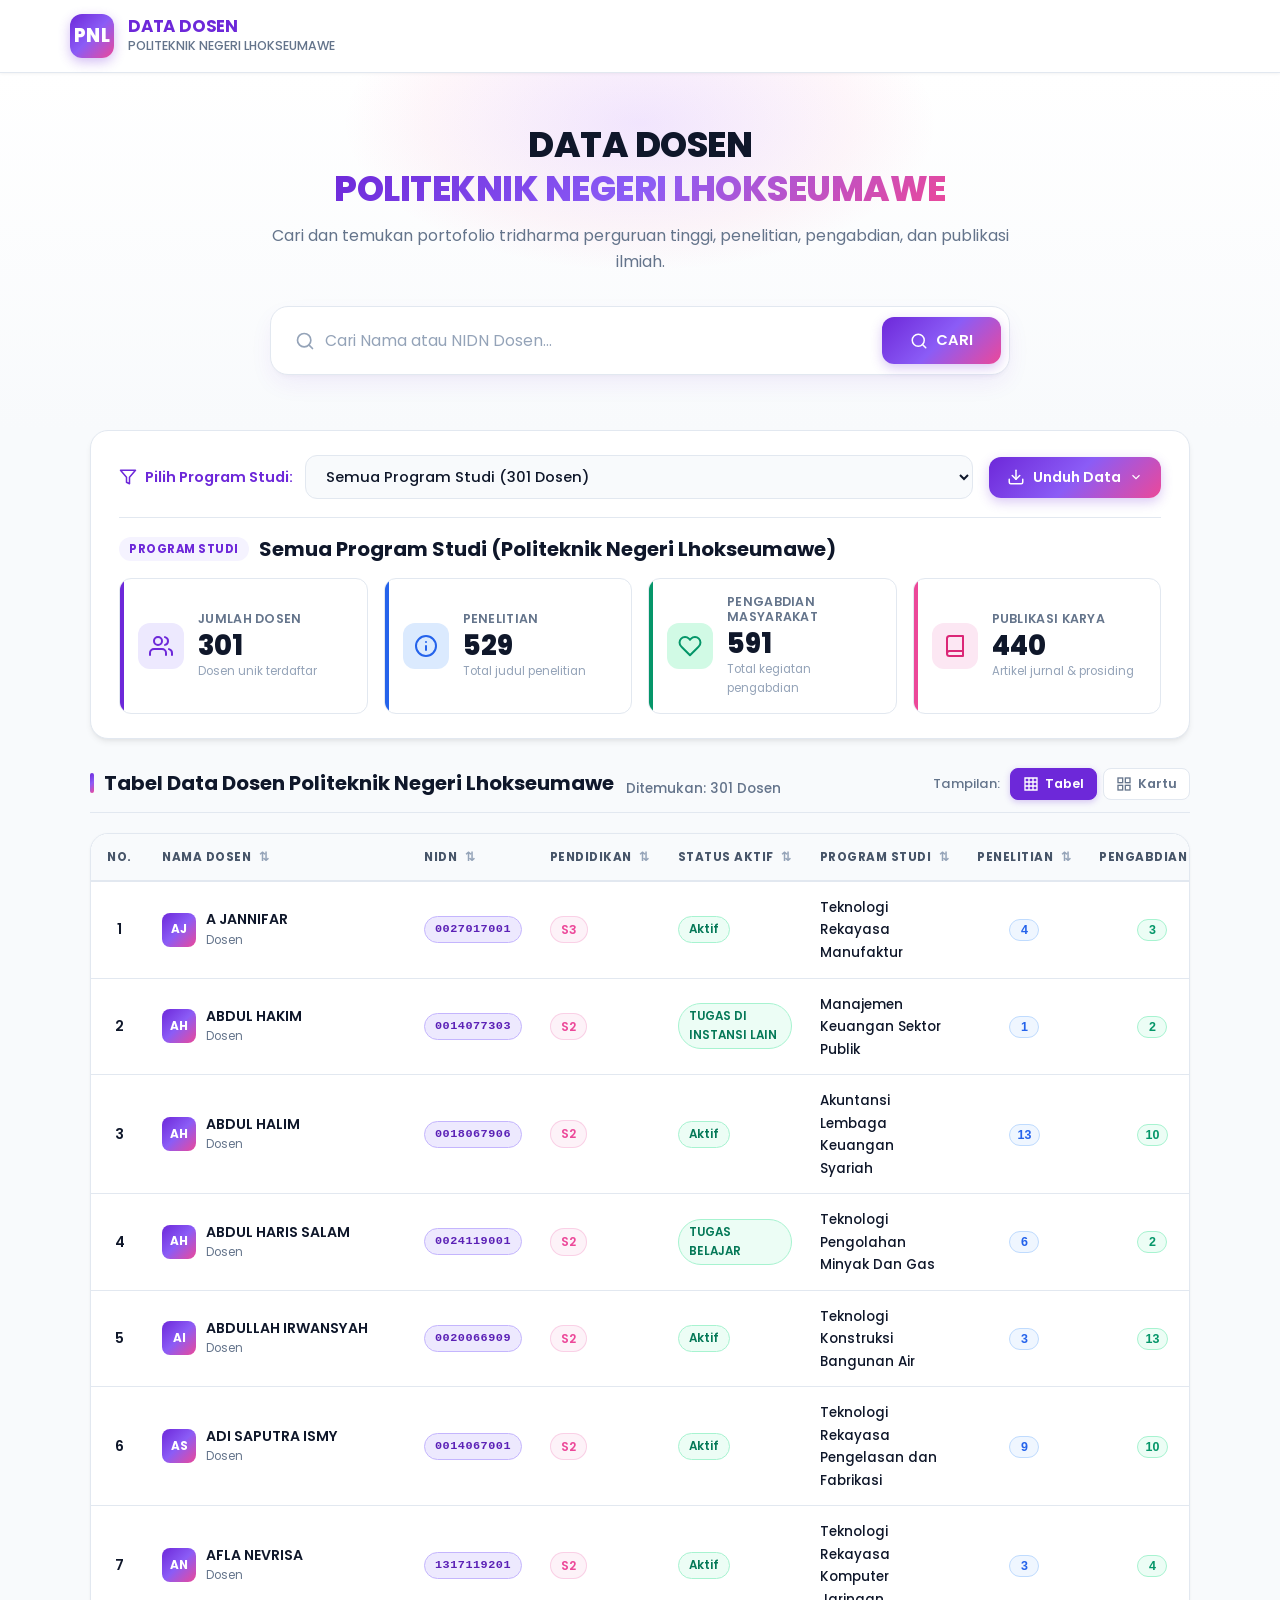
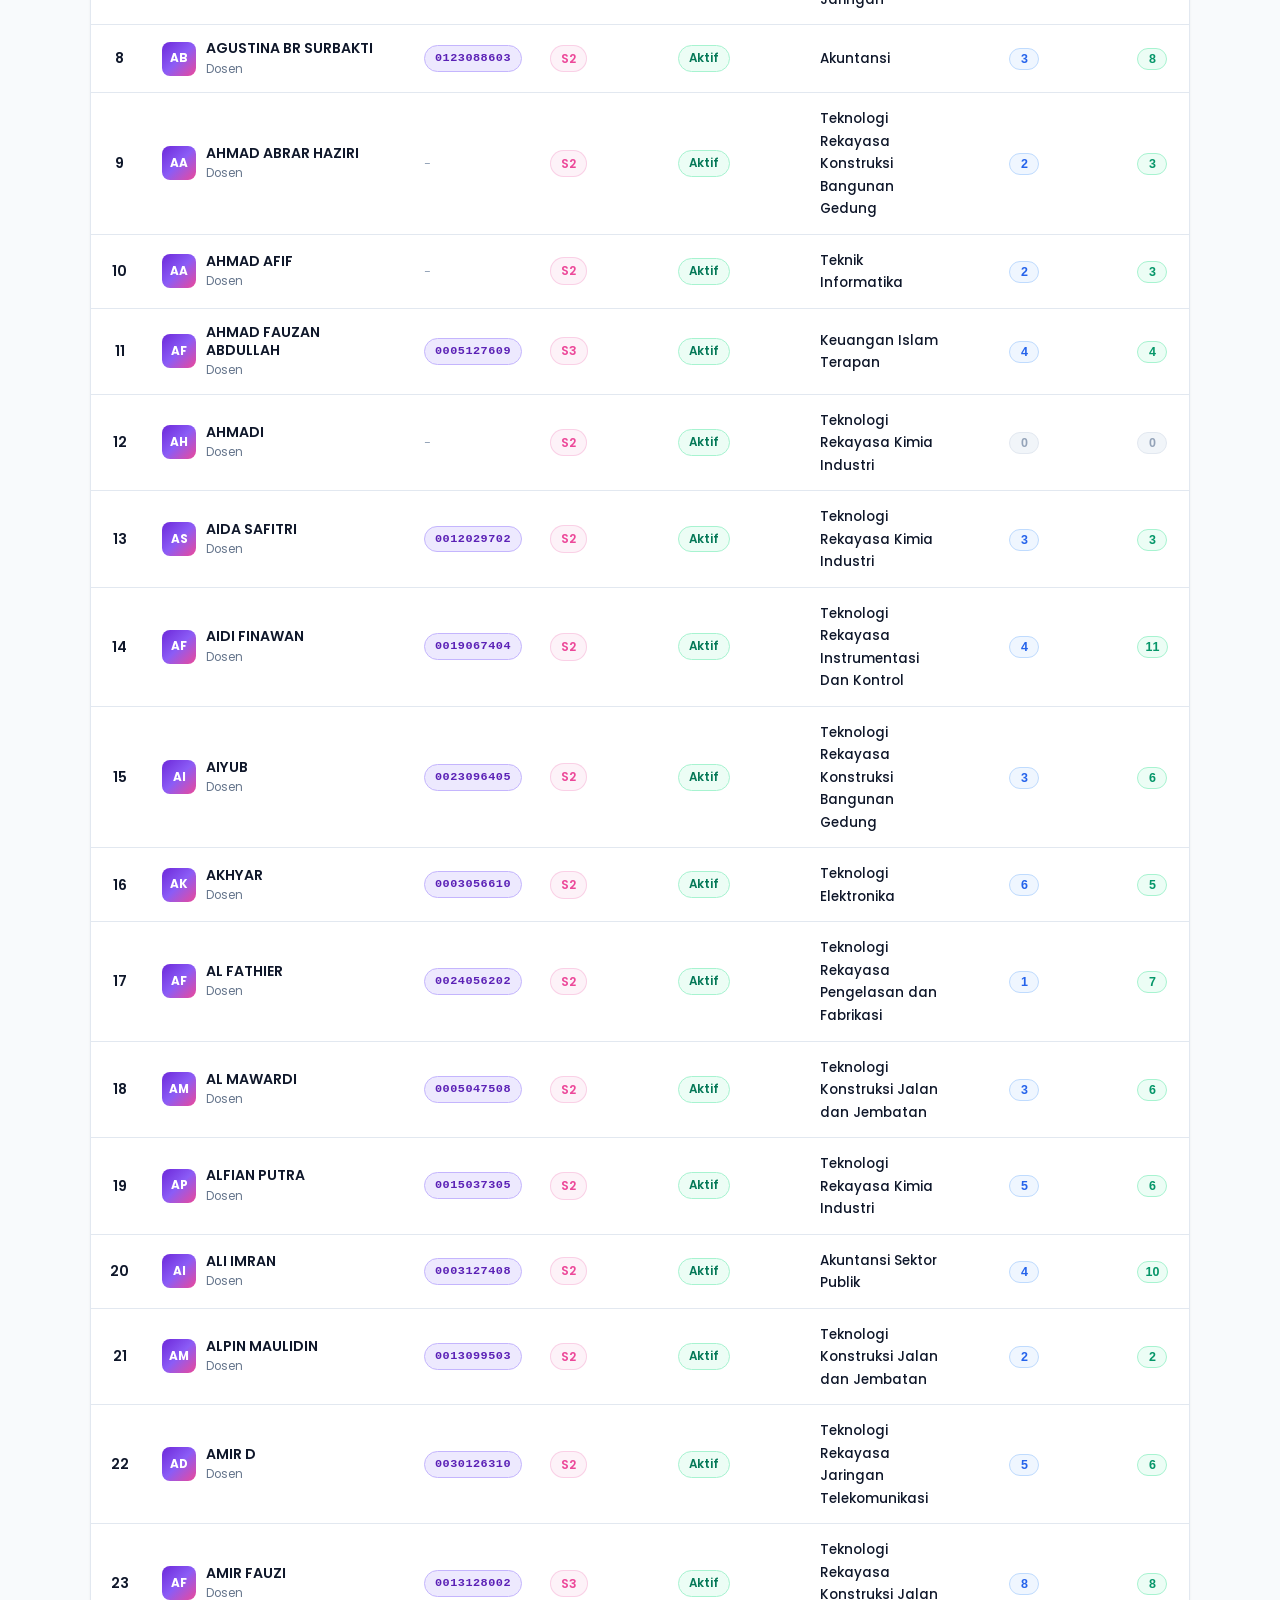
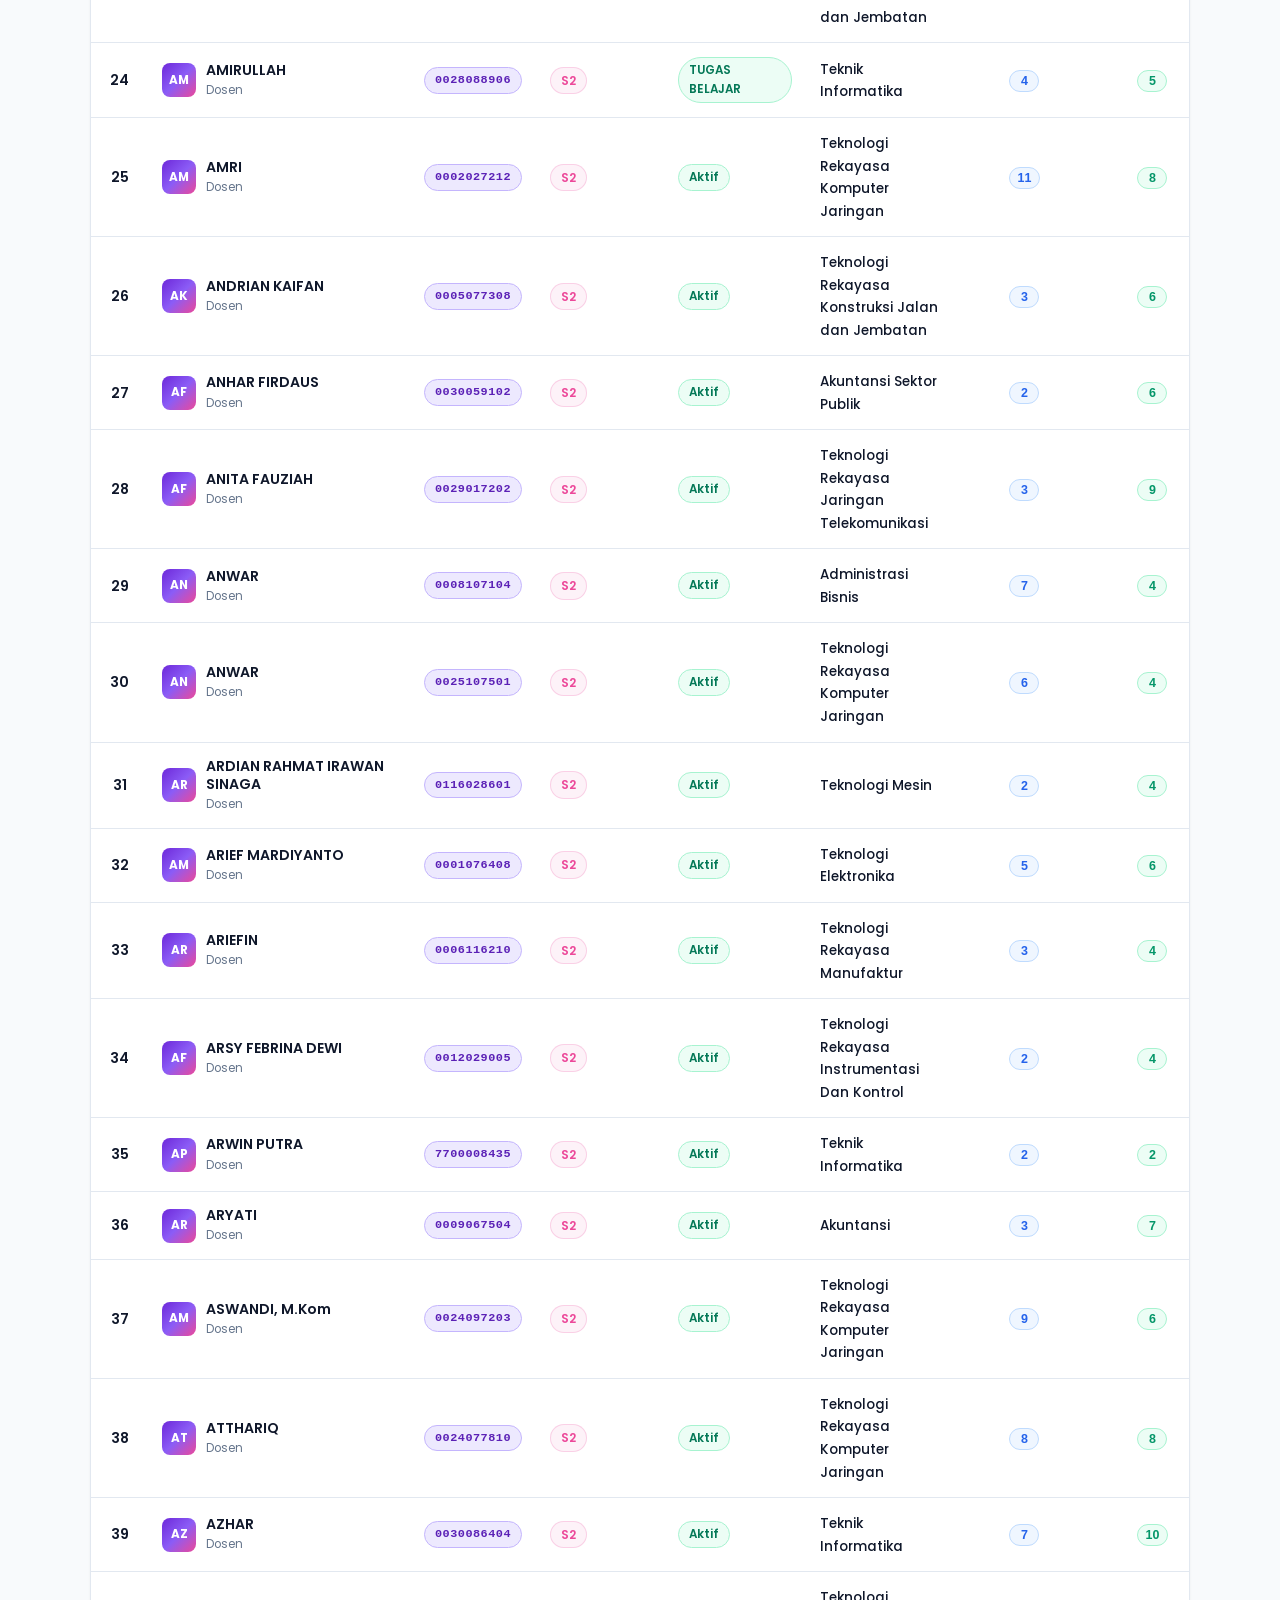
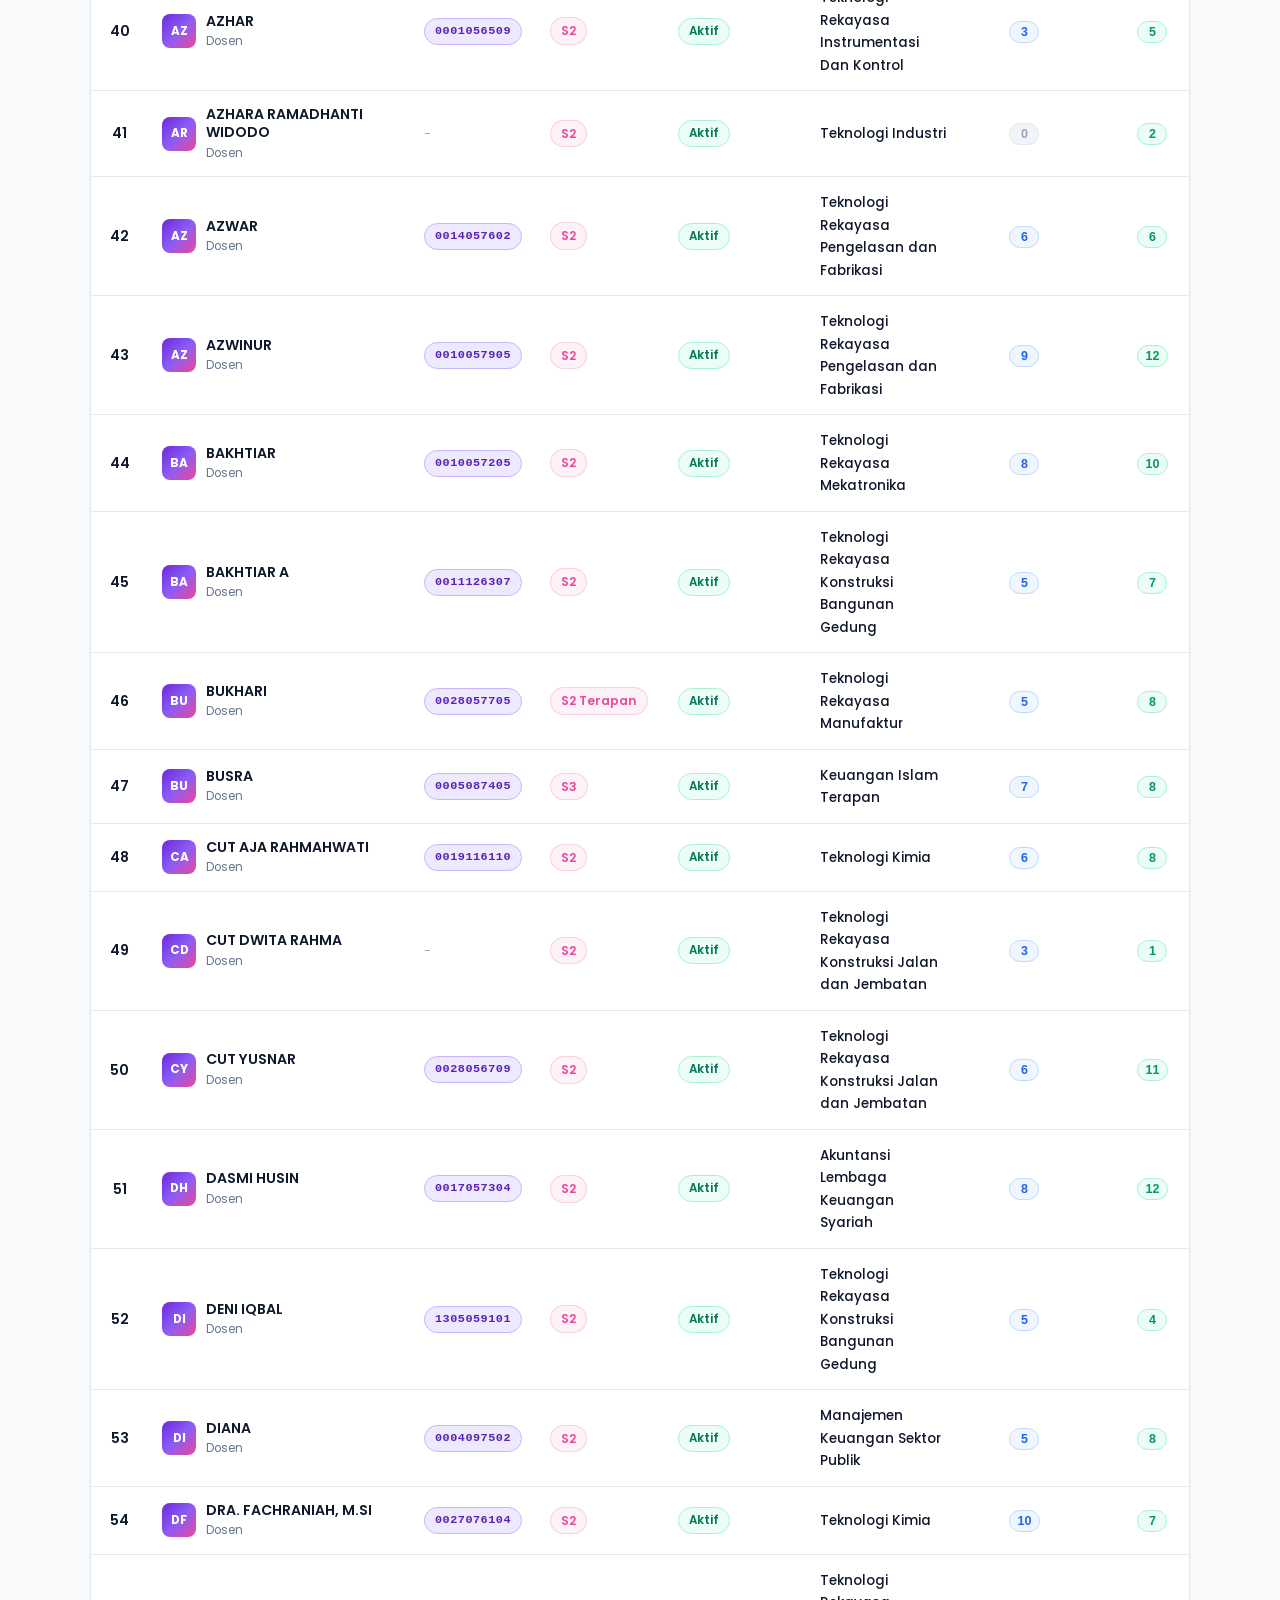
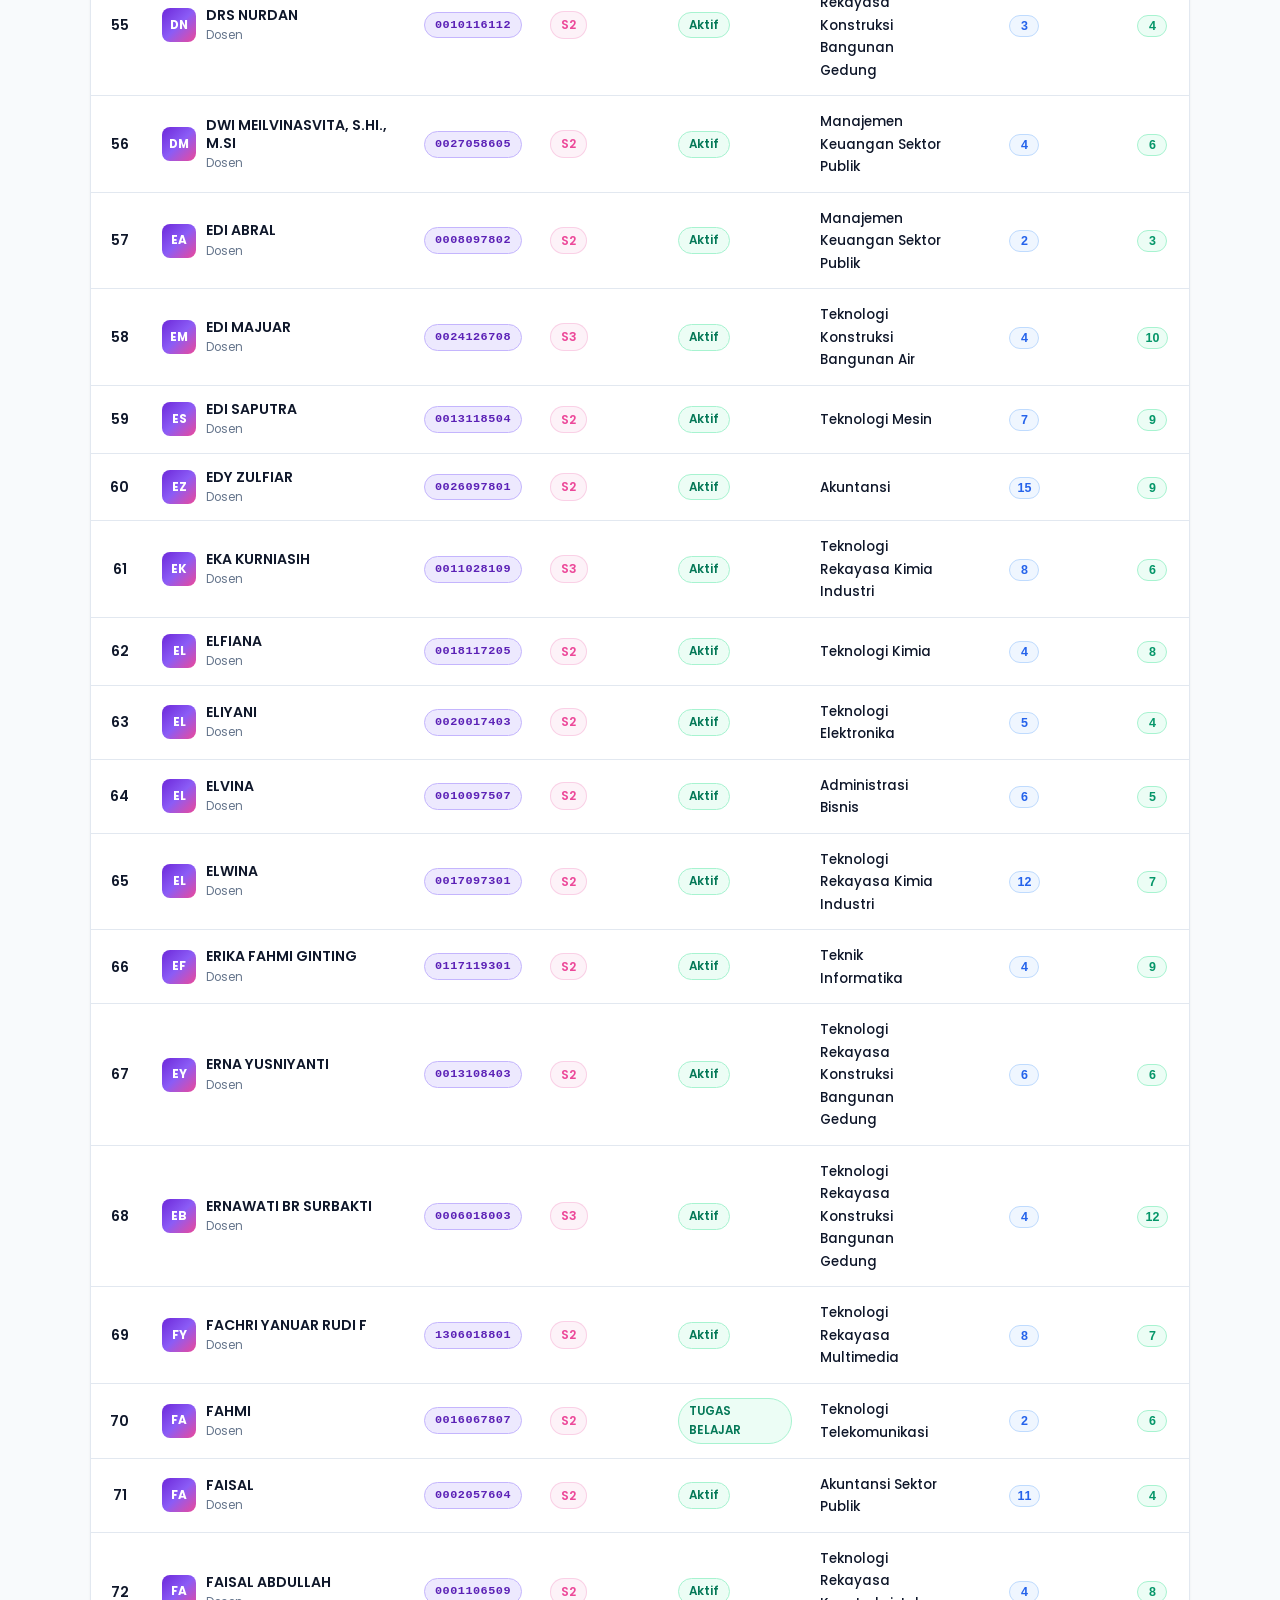
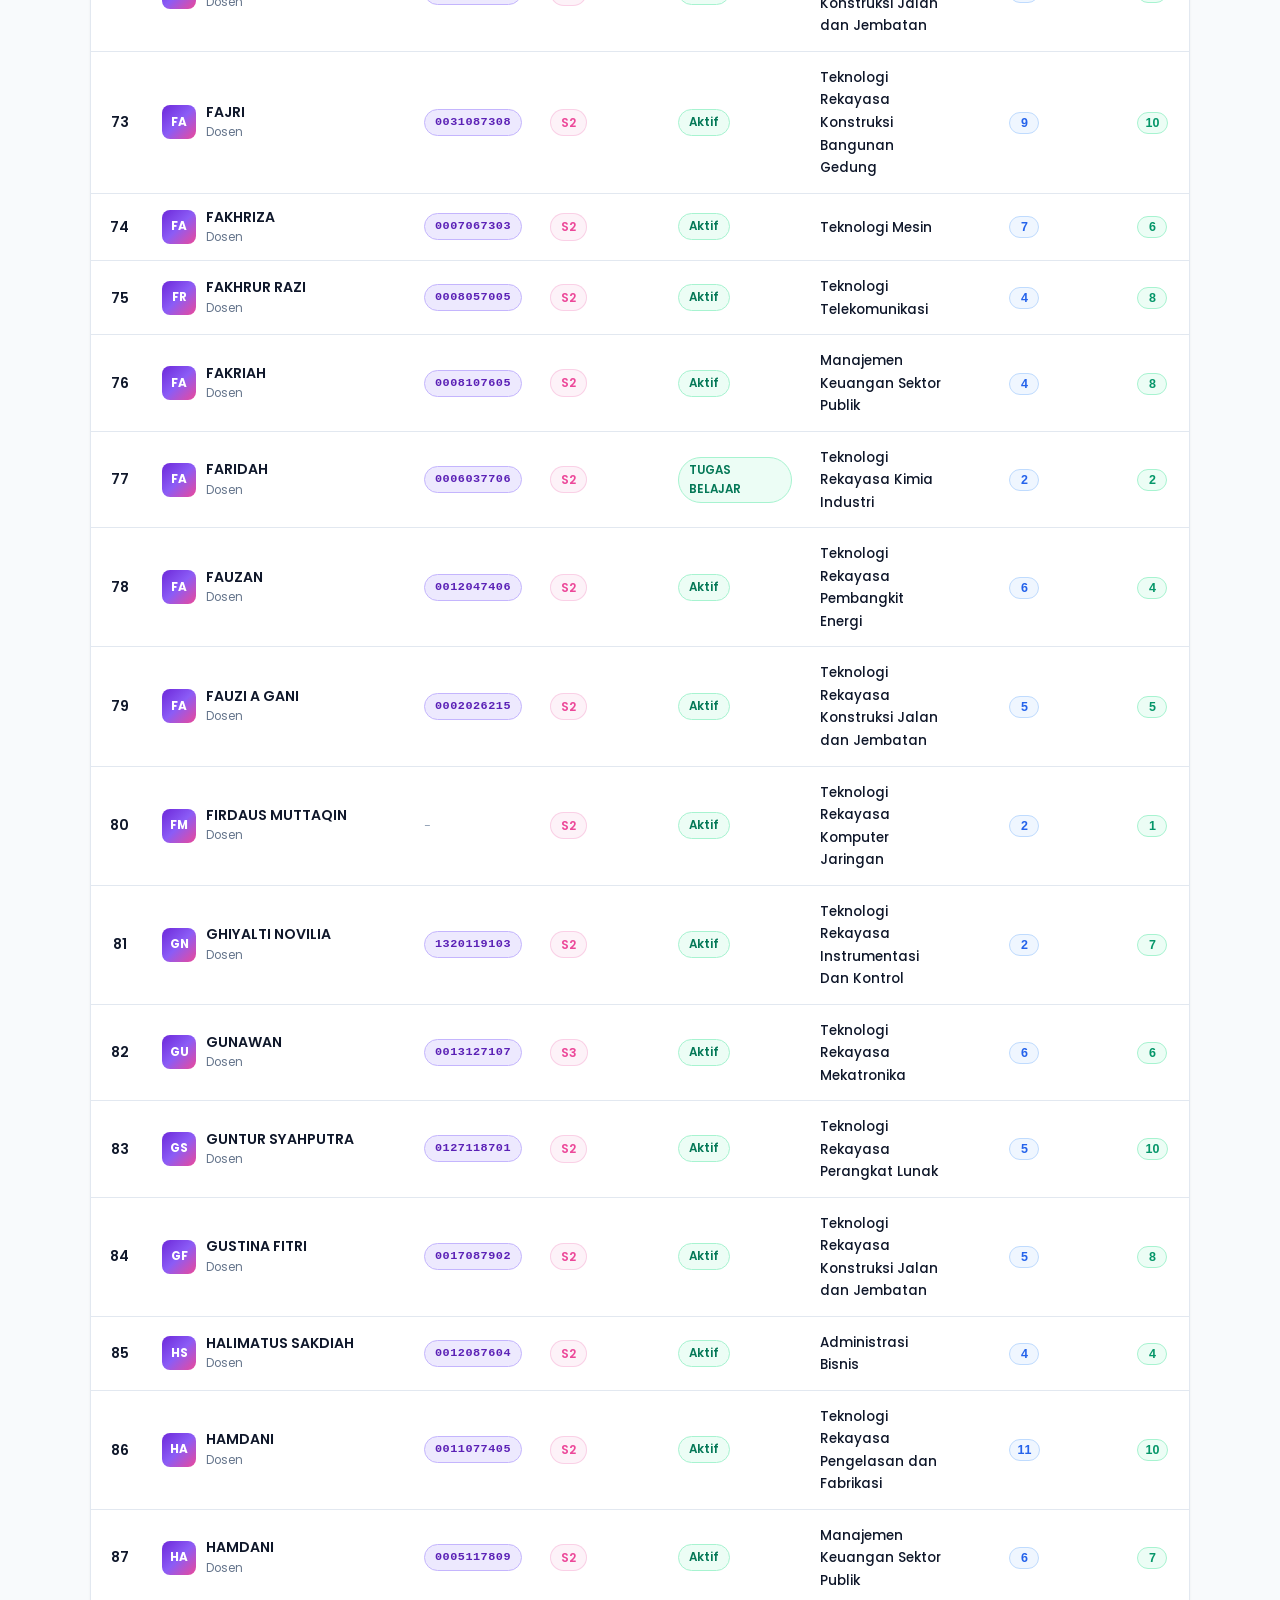
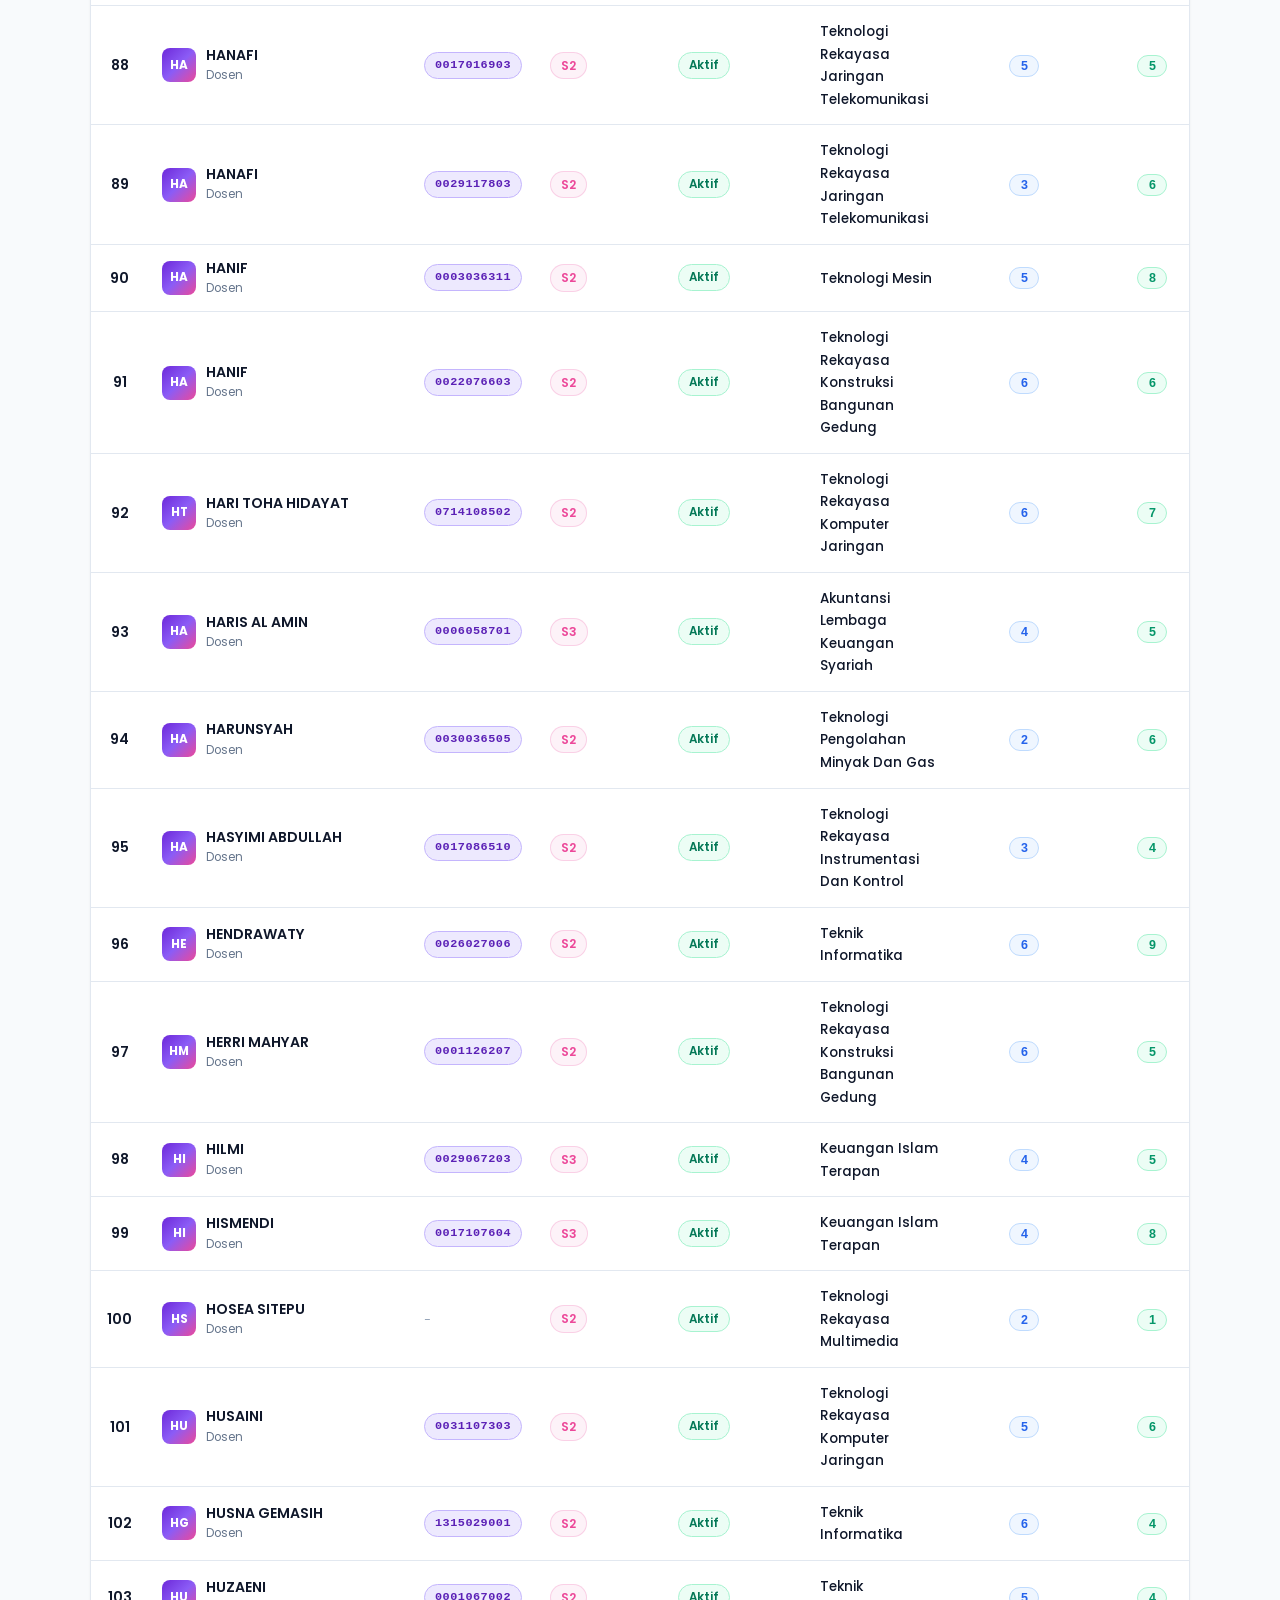
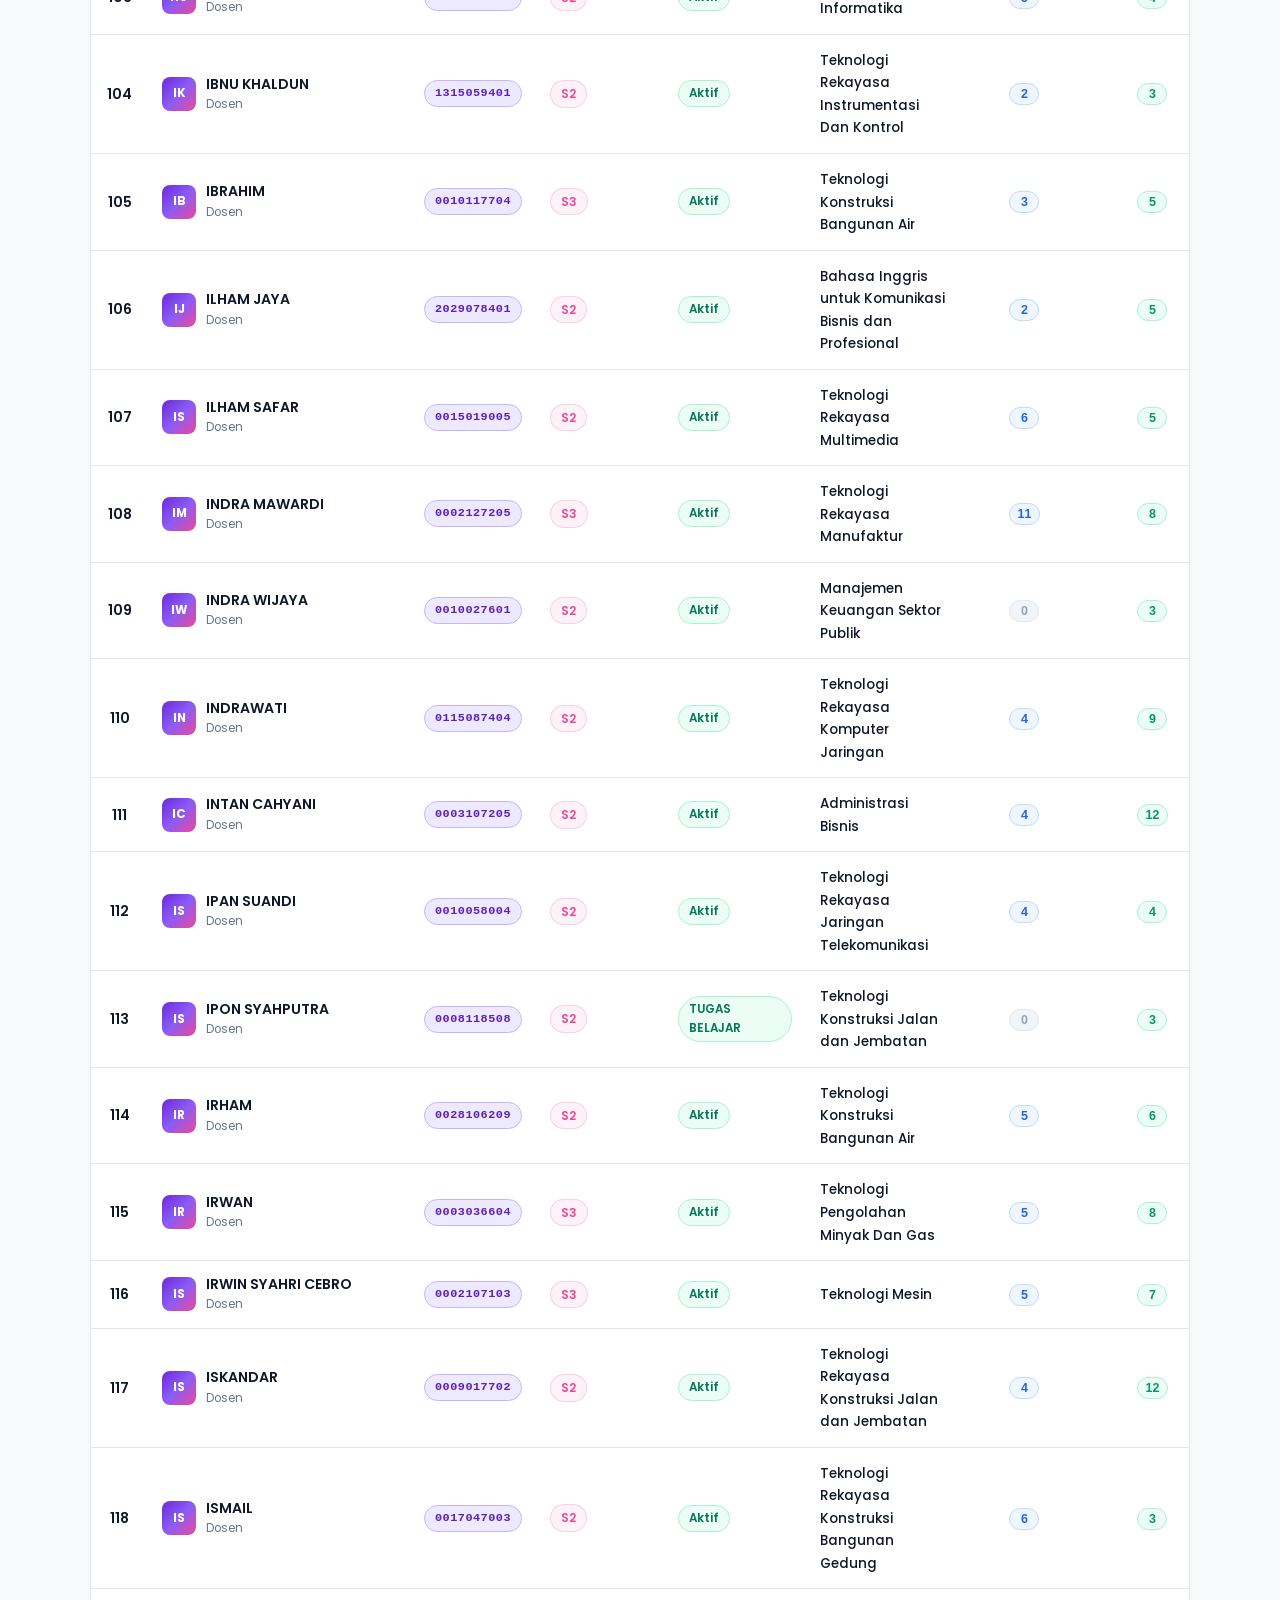
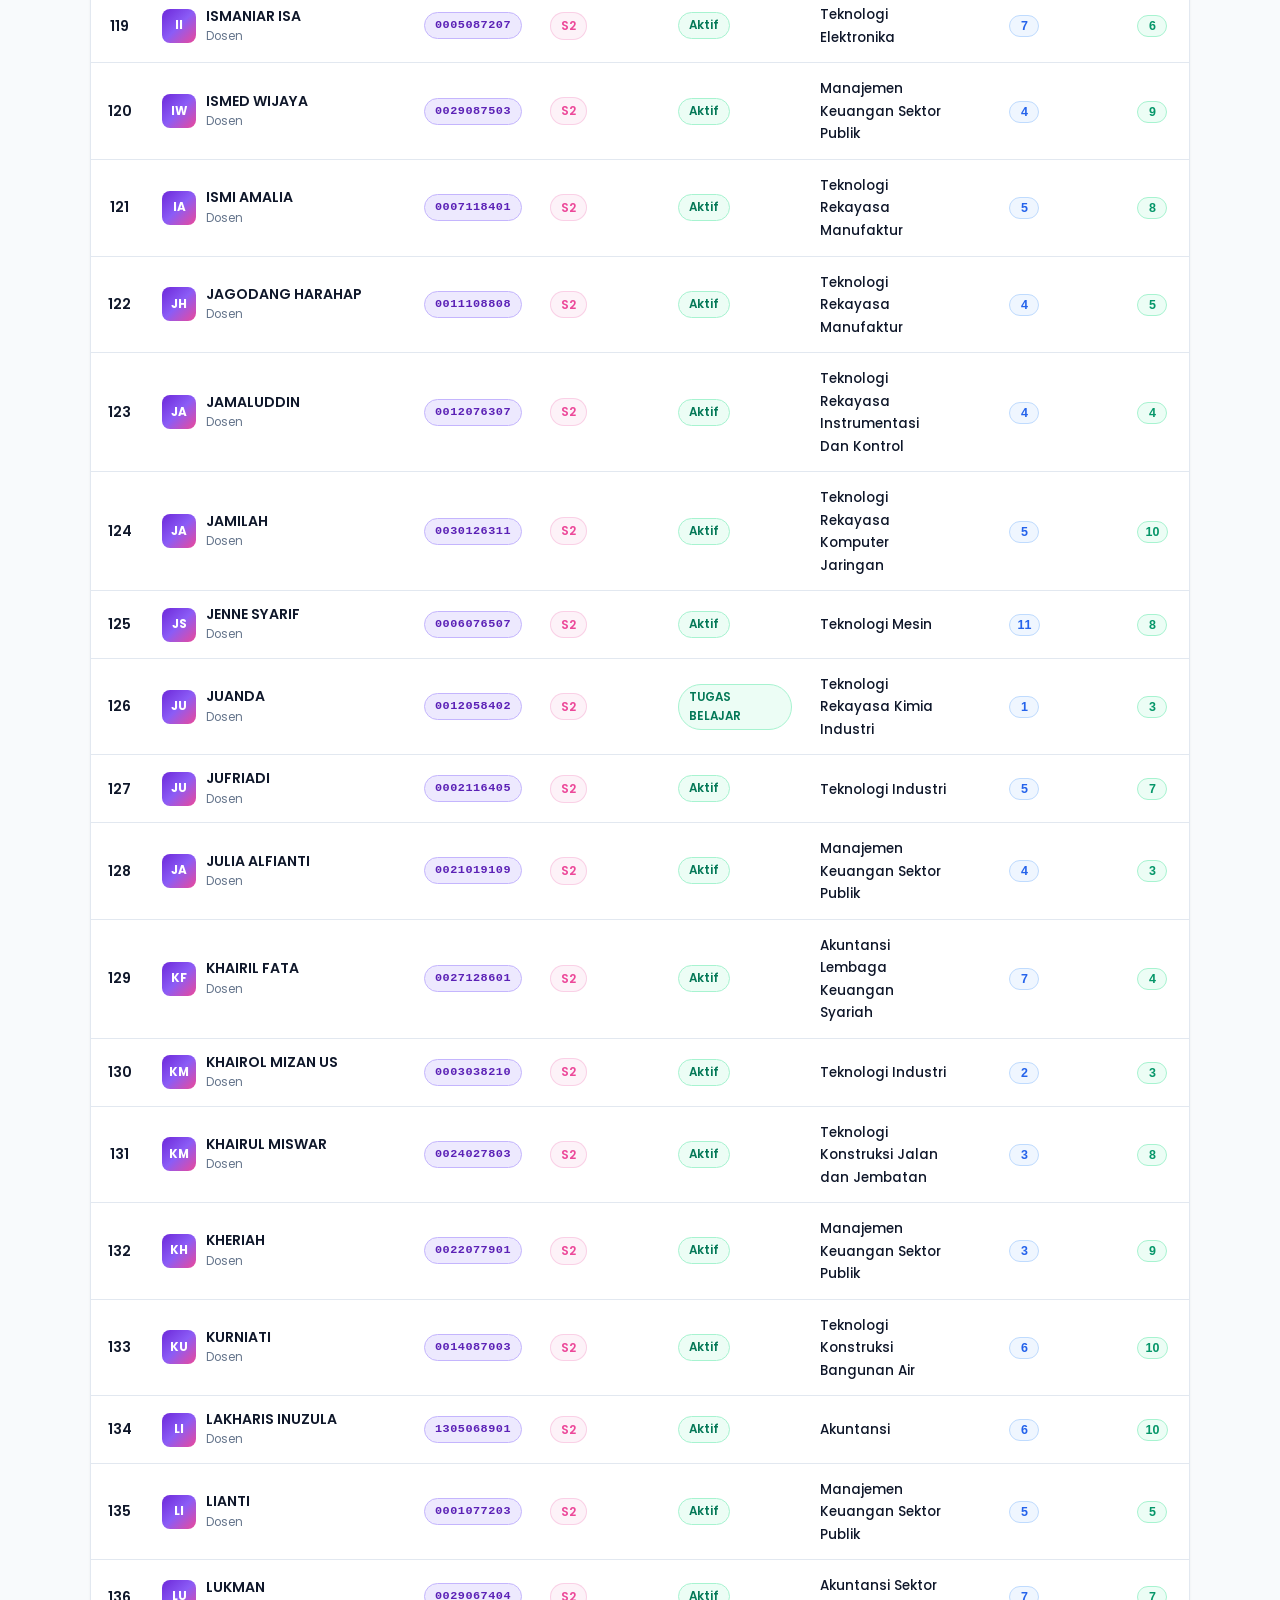
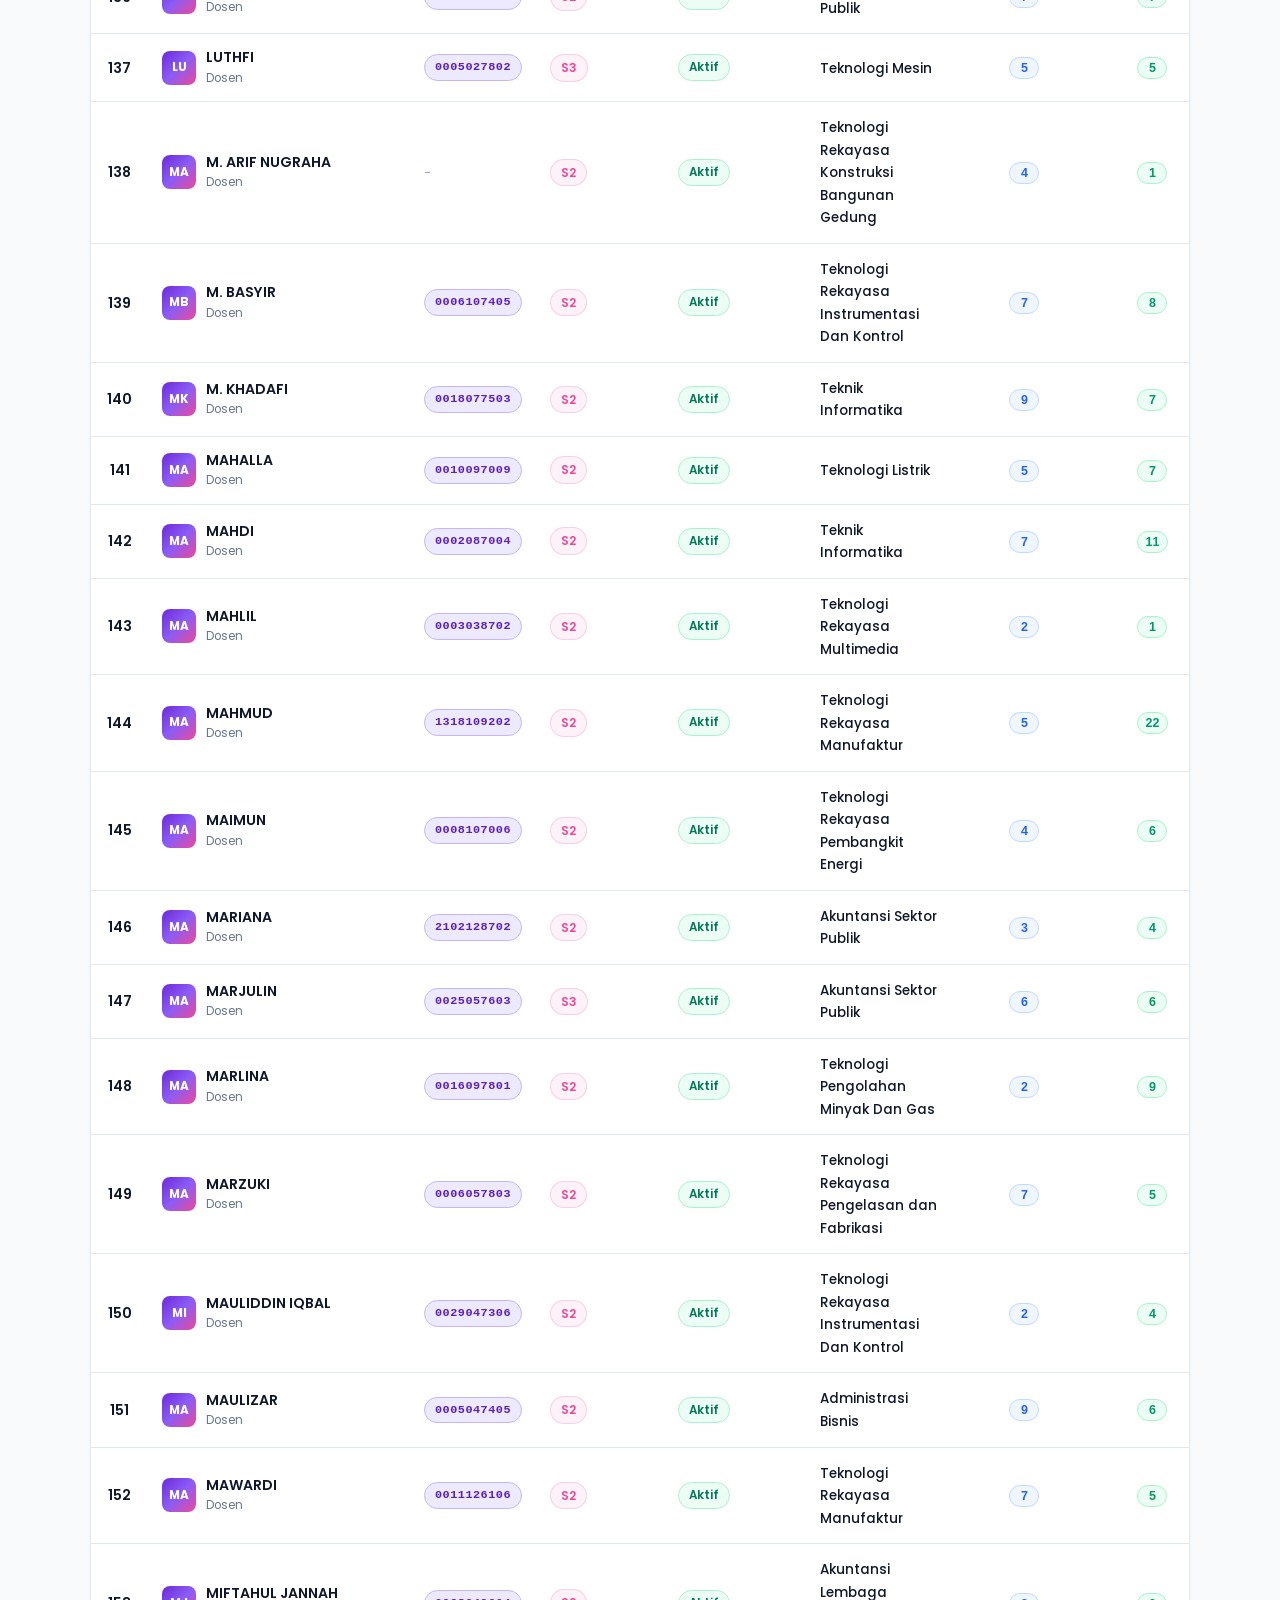
==== commit 18a3437b: "Update faculty count in index.html" ====
--- a/index.html
+++ b/index.html
@@ -88,7 +88,7 @@
           </label>
           <div class="select-prodi-wrap">
             <select id="filter-prodi" class="select-prodi" aria-label="Filter berdasarkan Program Studi">
-              <option value="">Semua Program Studi (312 Dosen)</option>
+              <option value="">Semua Program Studi (301 Dosen)</option>
               <!-- Opsi Program Studi diisi otomatis dari data.json -->
             </select>
           </div>
@@ -116,7 +116,7 @@
               <div class="download-item-icon csv">CSV</div>
               <div class="download-item-text">
                 <strong>Unduh Data Semua Dosen (CSV)</strong>
-                <small>Daftar 312 dosen lengkap format Excel / CSV</small>
+                <small>Daftar 301 dosen lengkap format Excel / CSV</small>
               </div>
             </button>
             <button type="button" class="download-item" id="btn-unduh-prodi-csv">
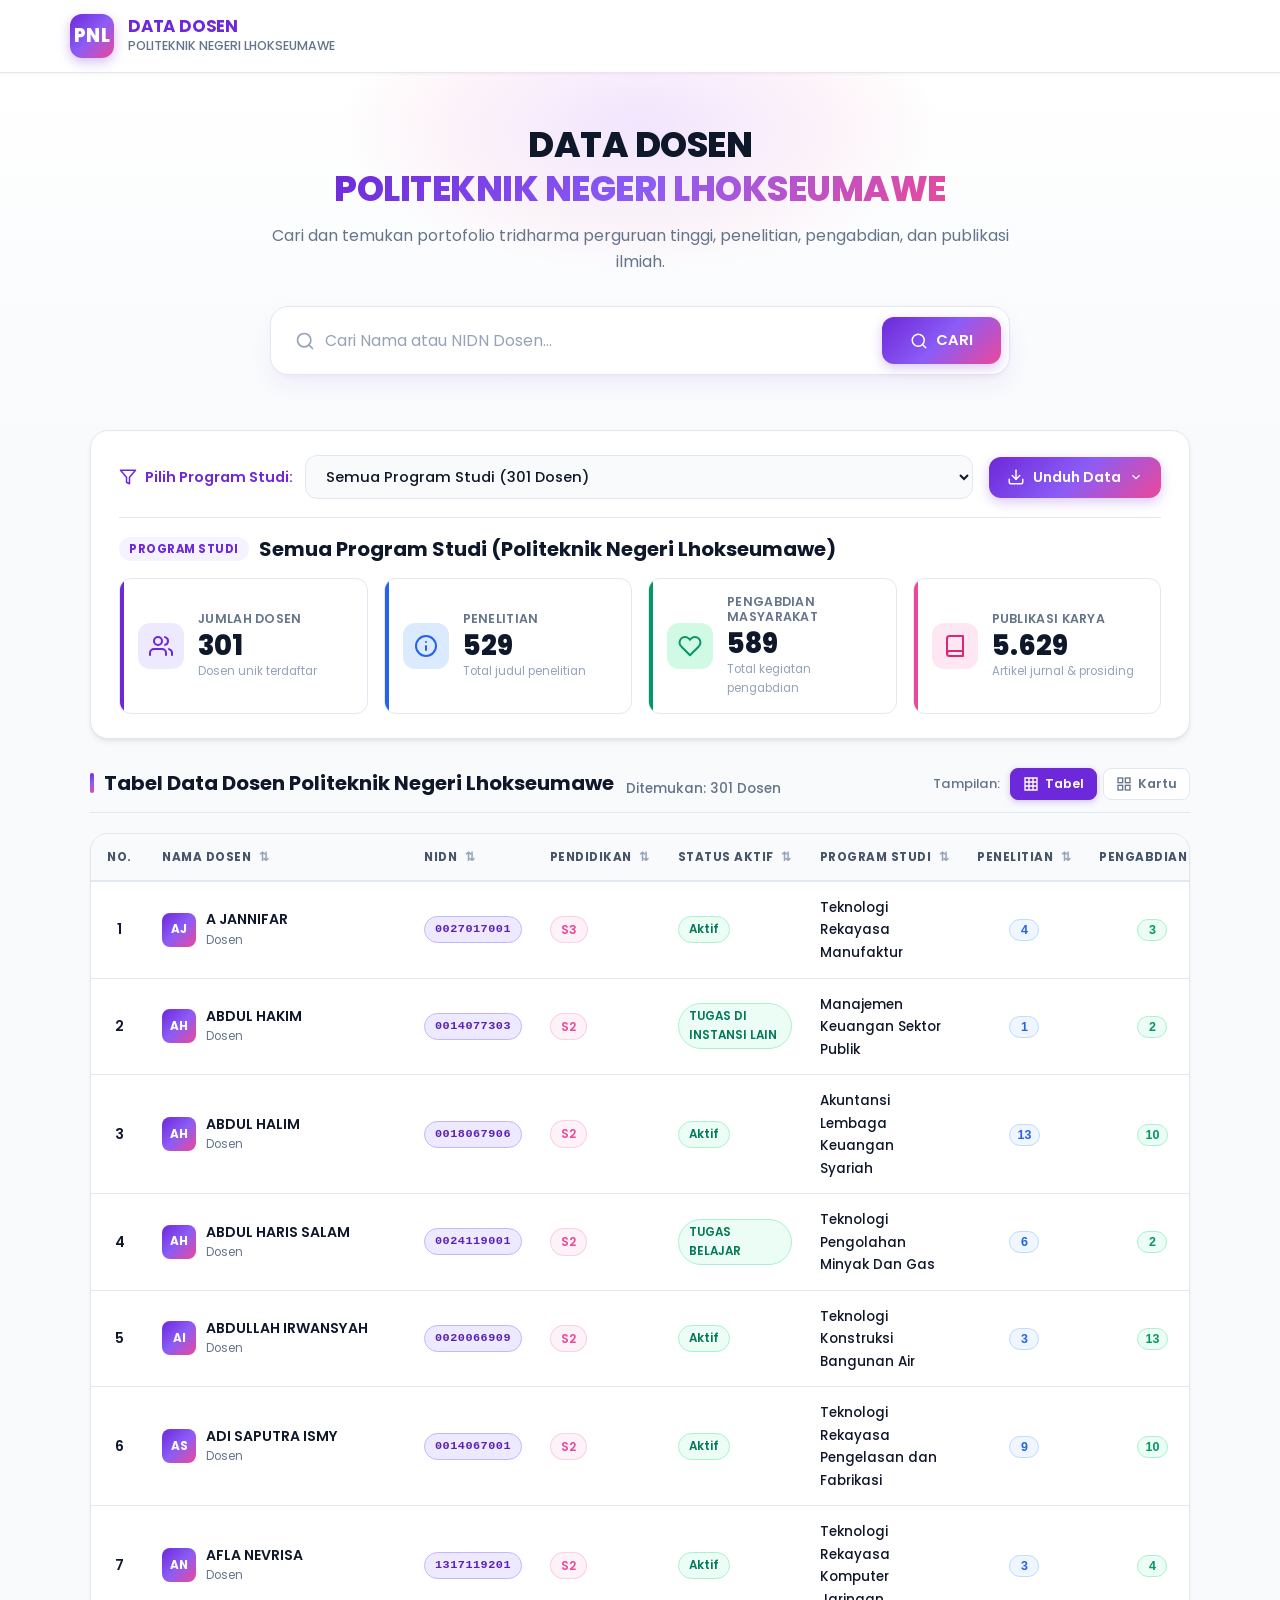
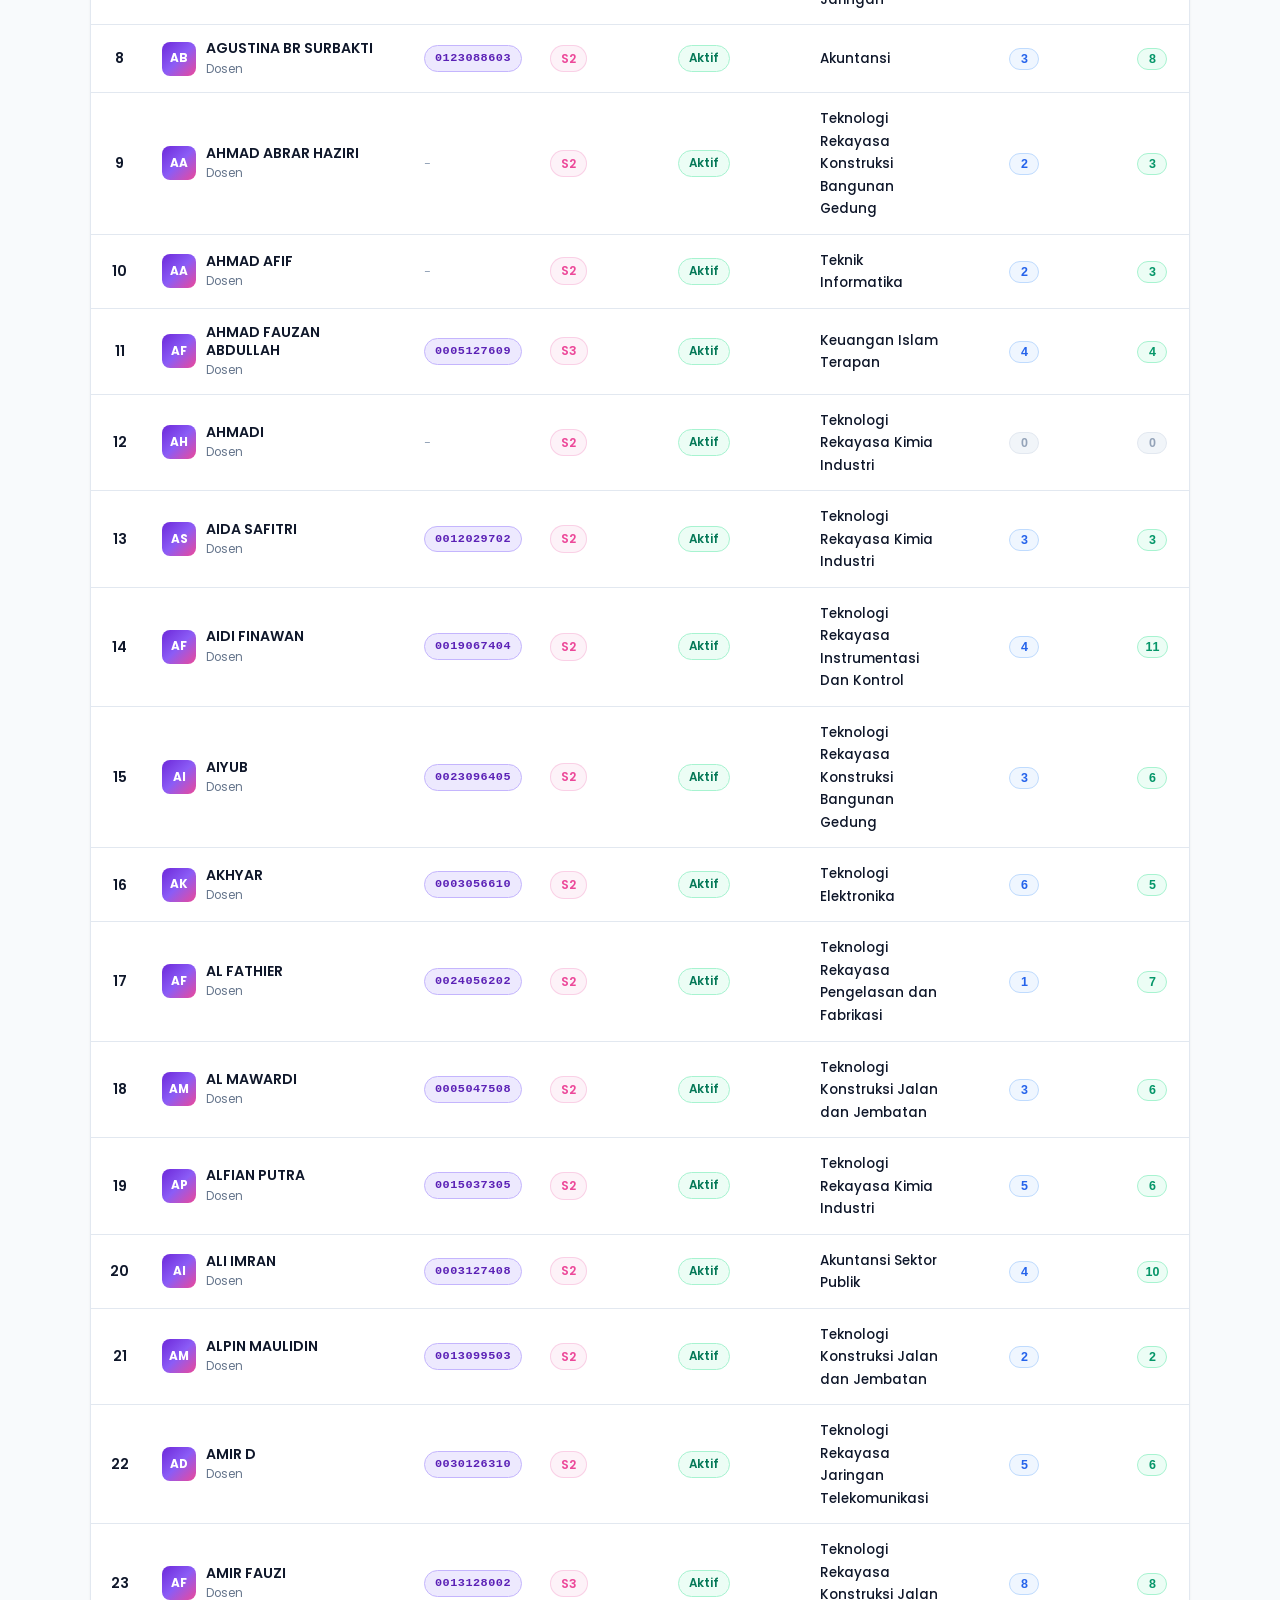
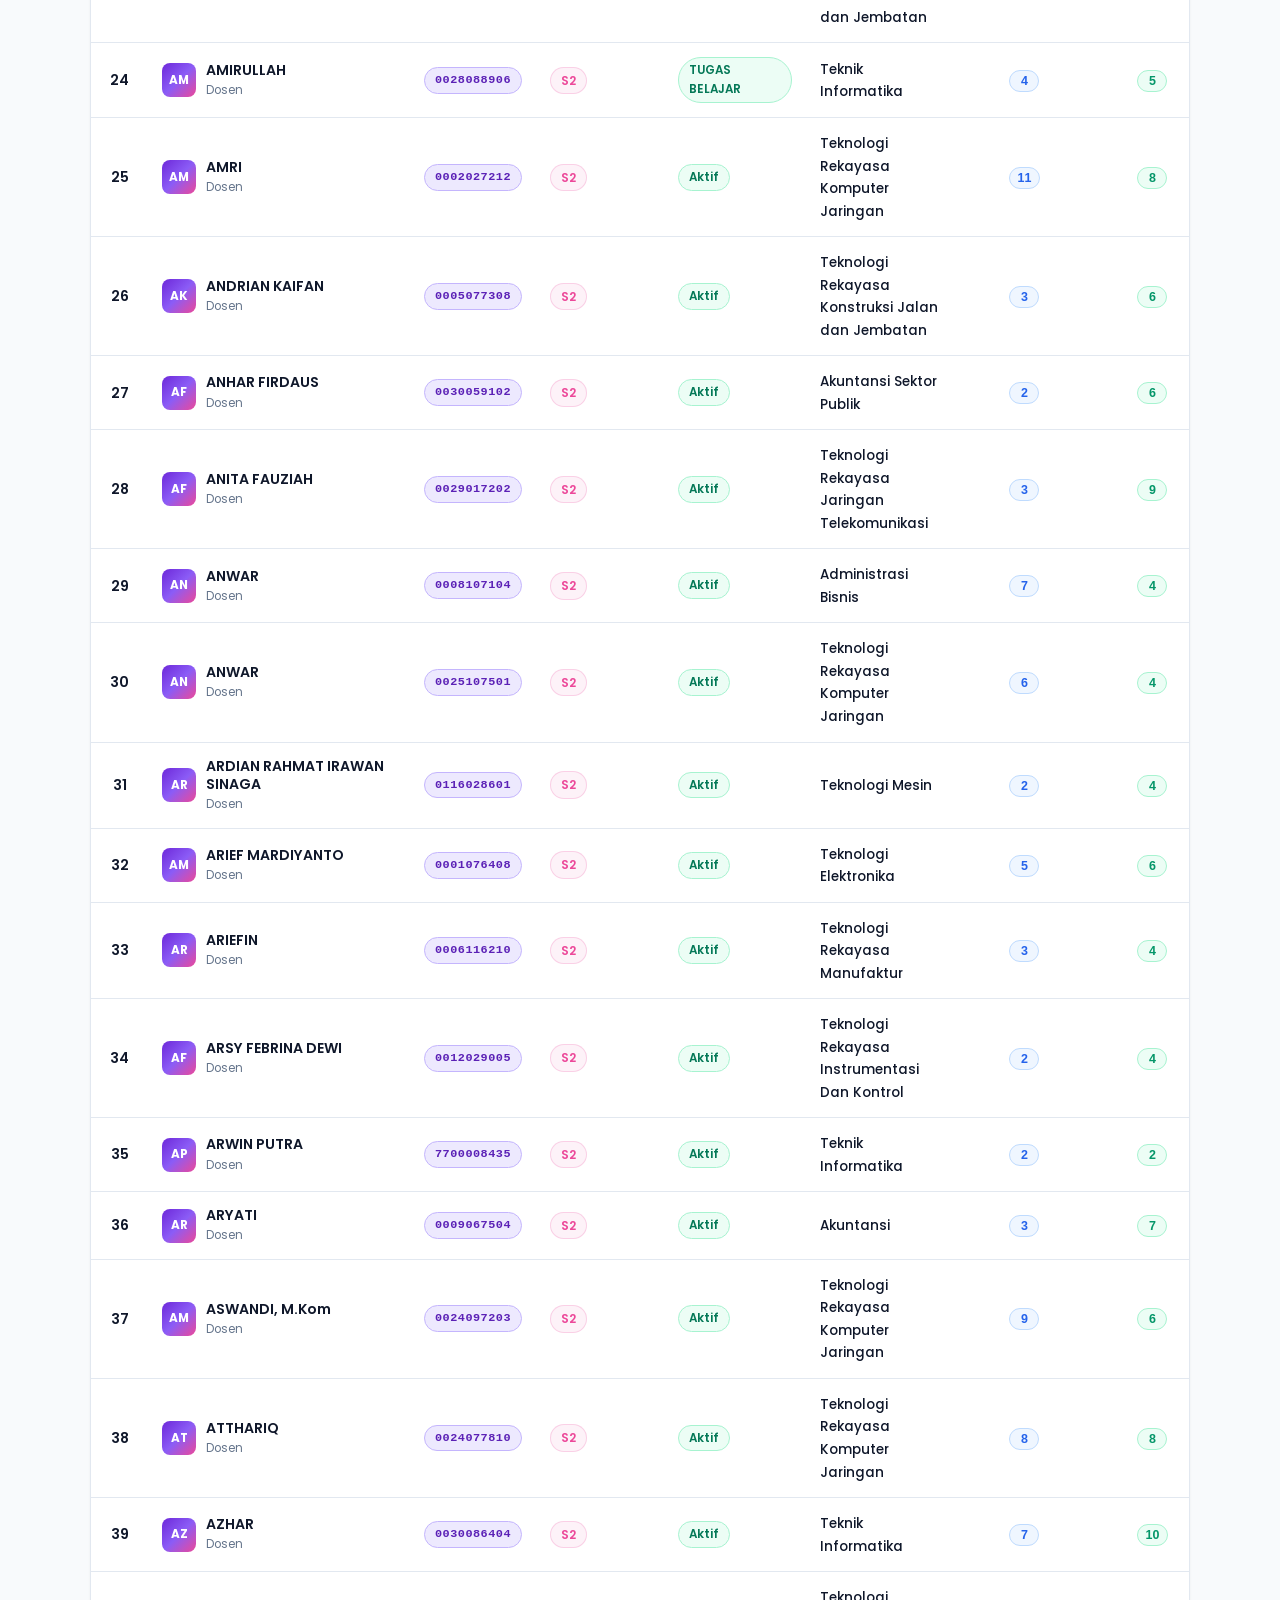
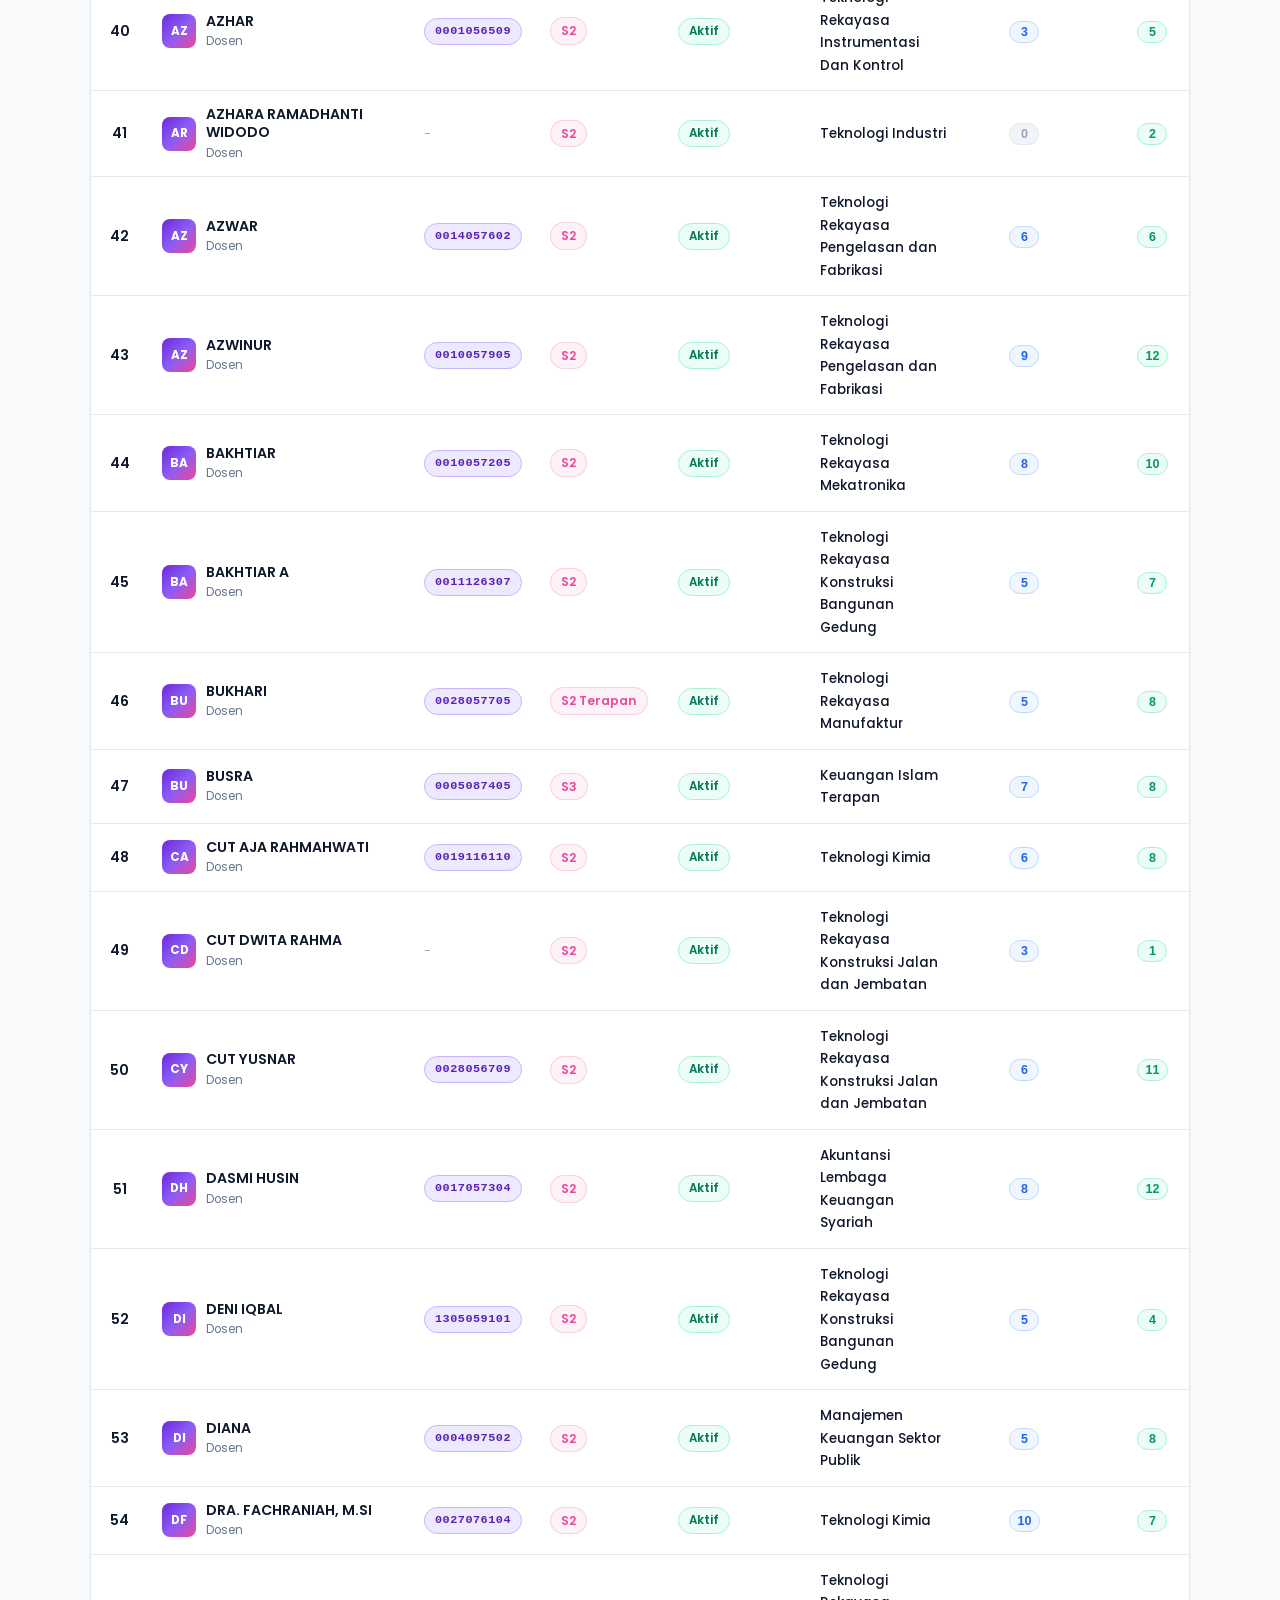
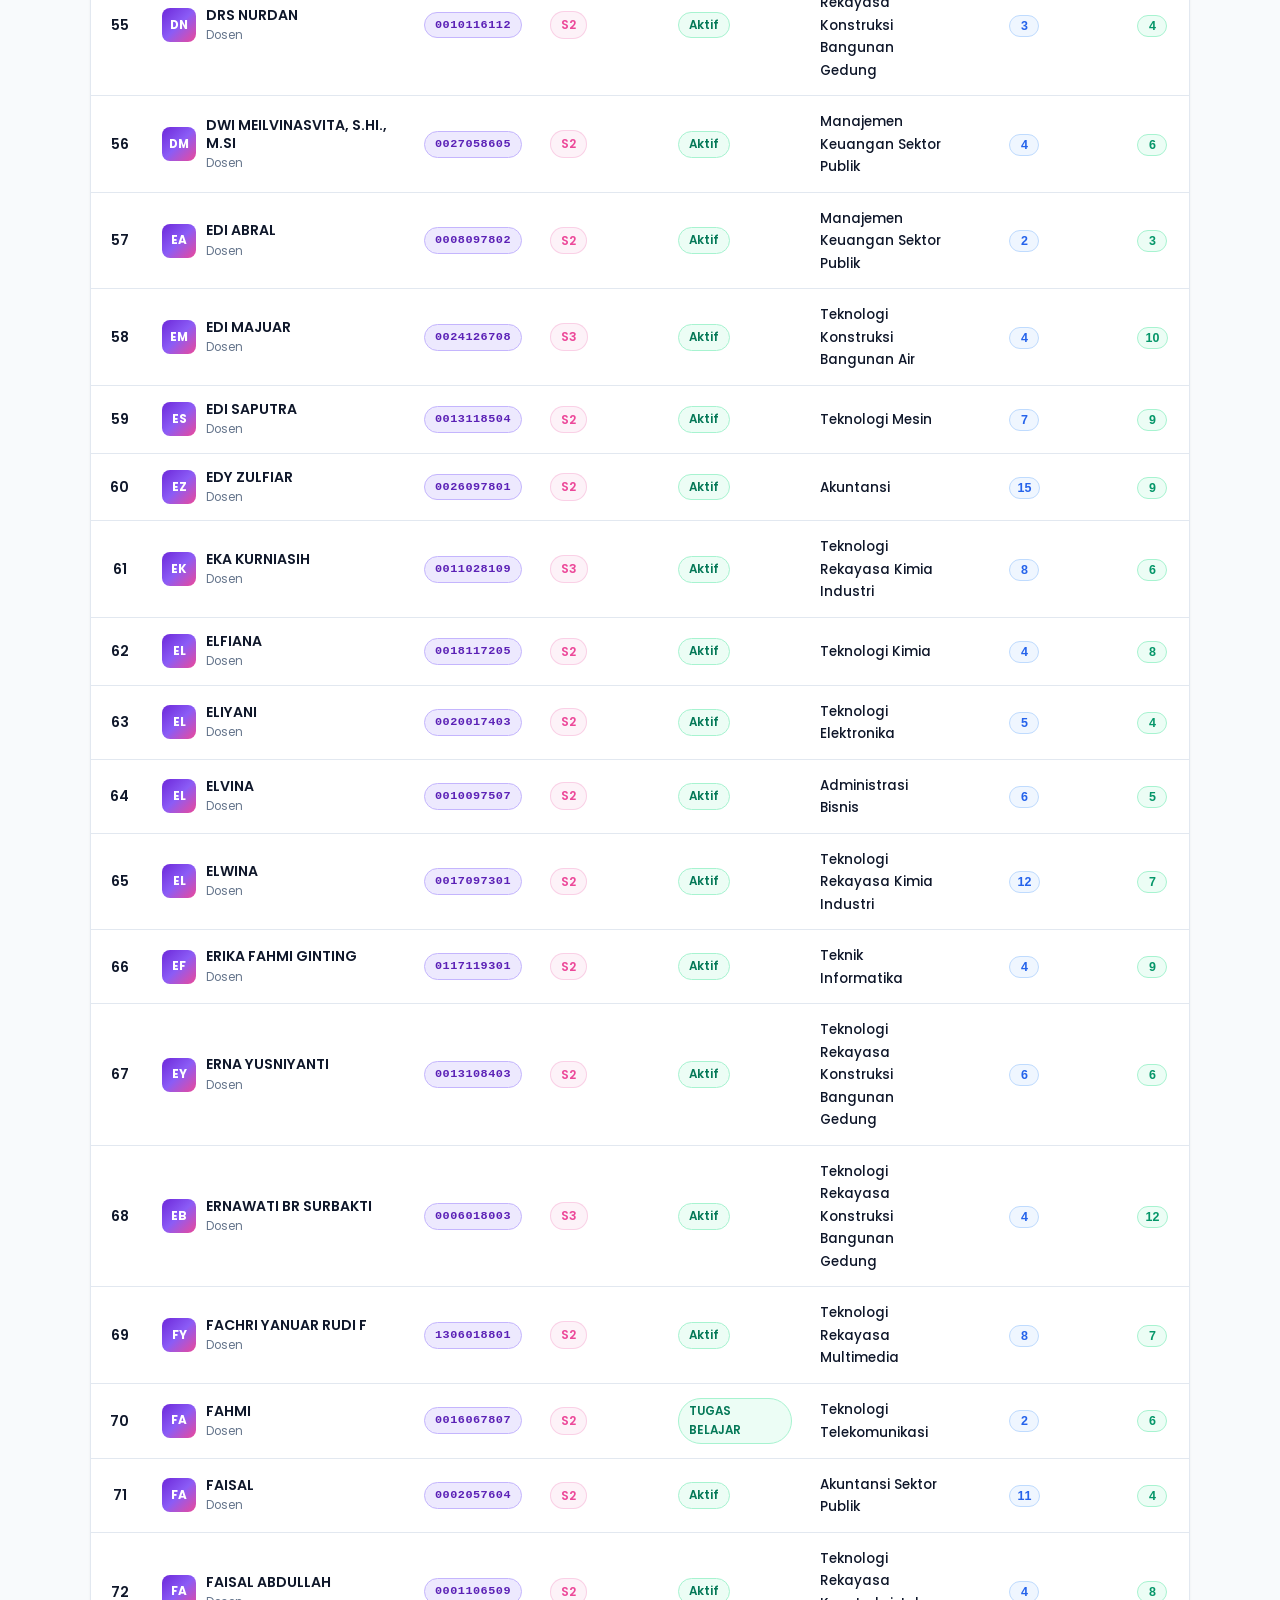
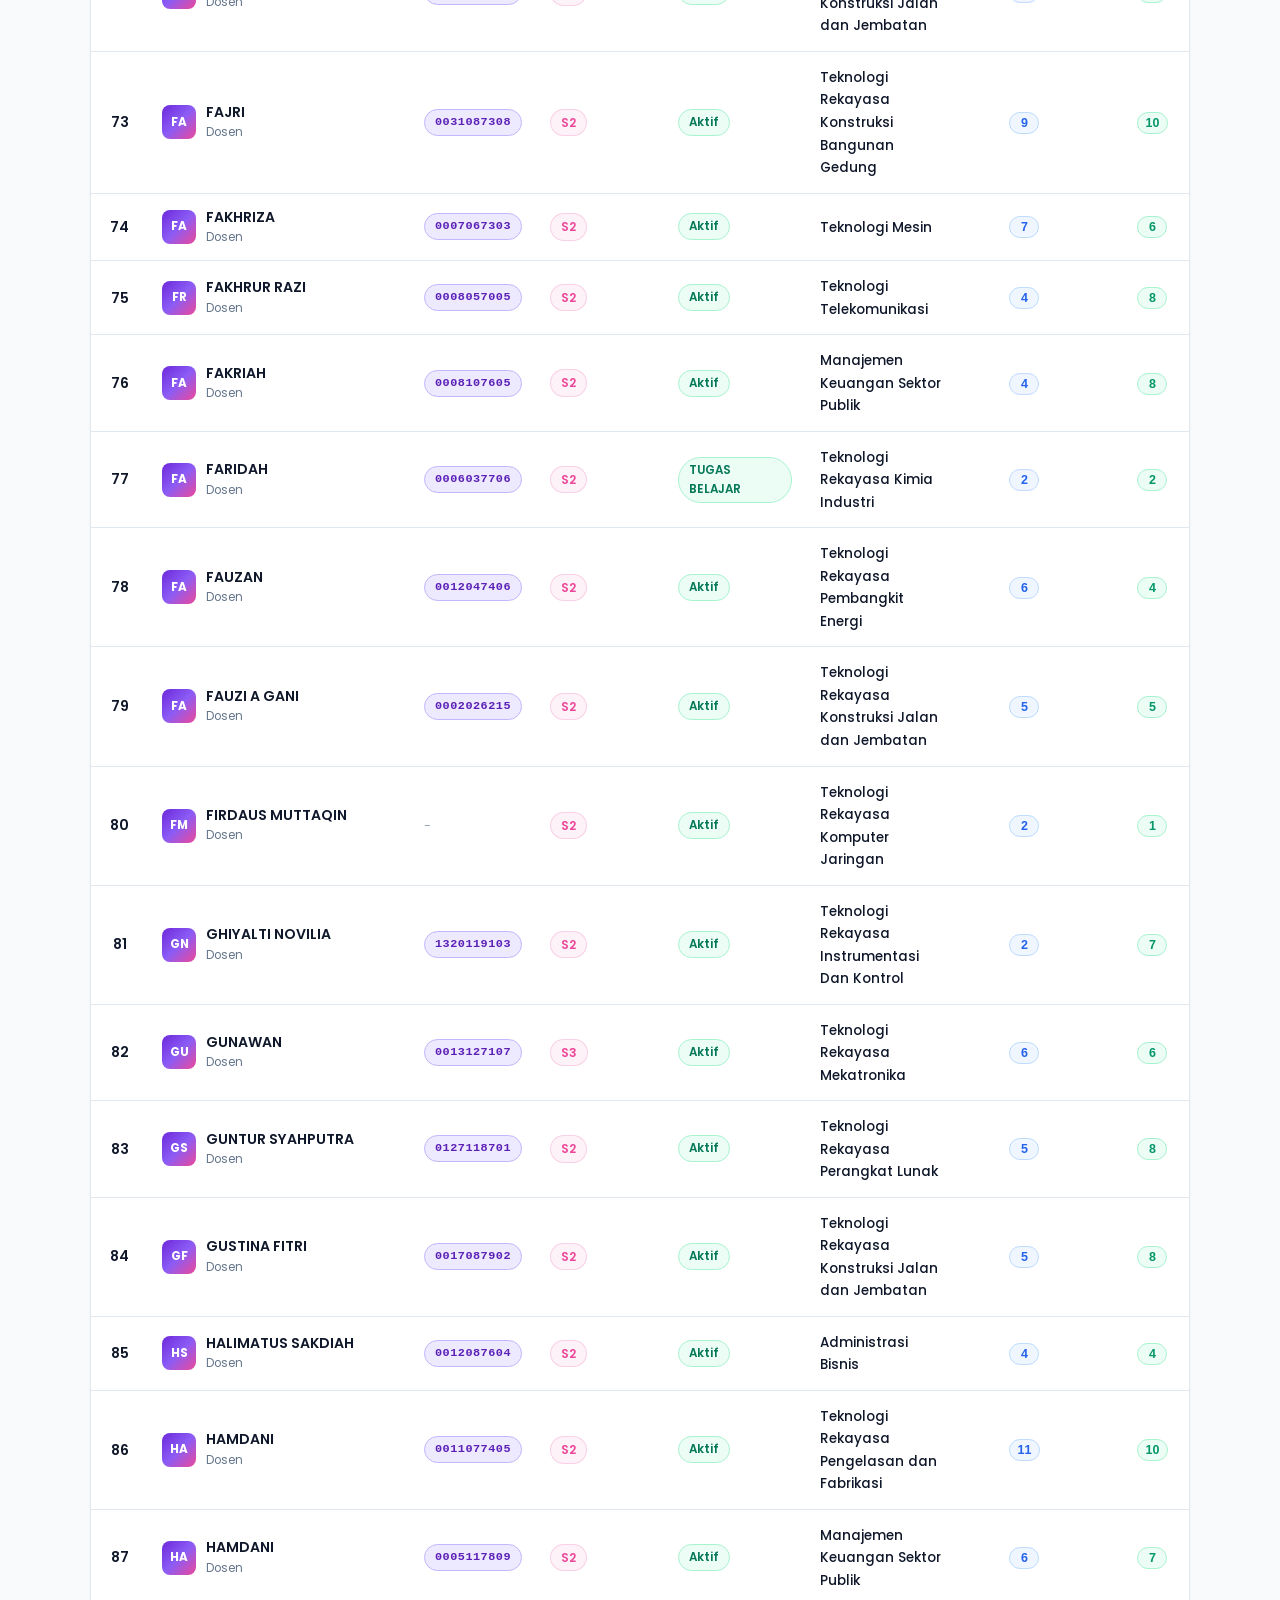
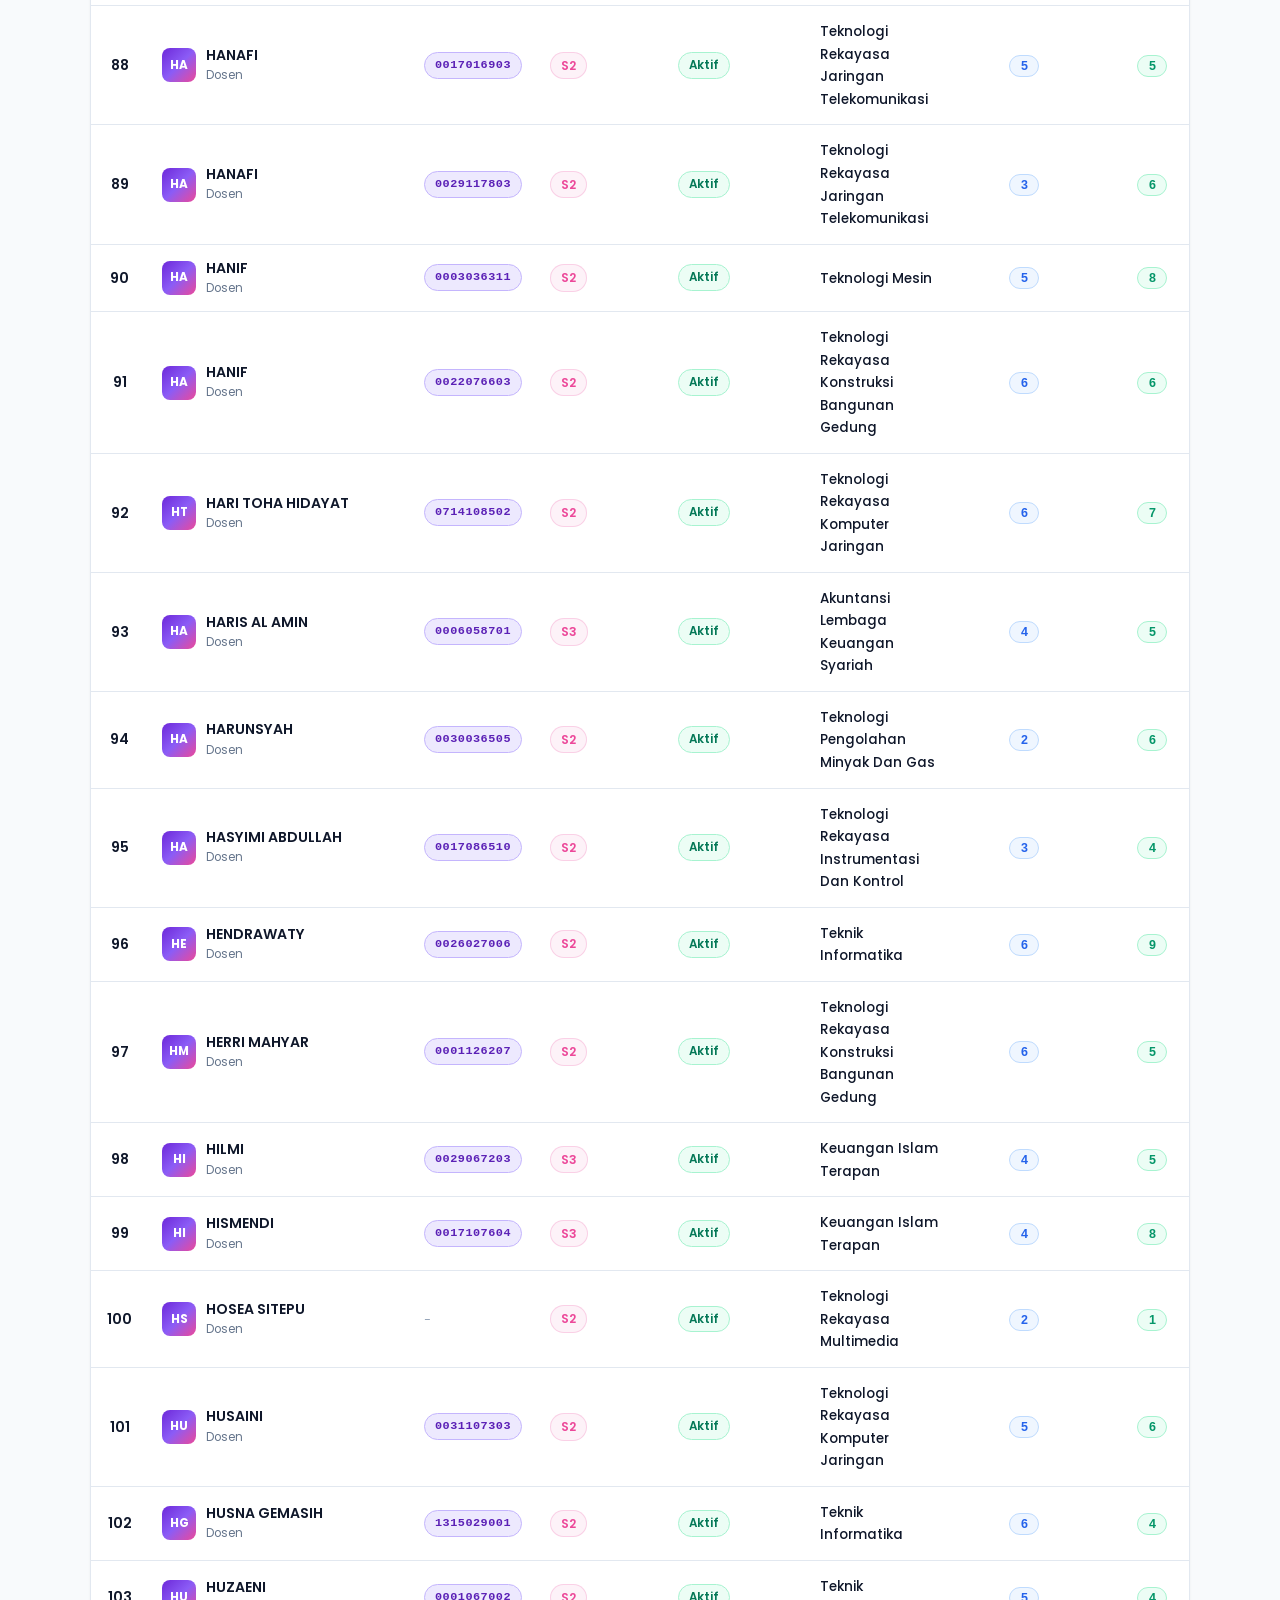
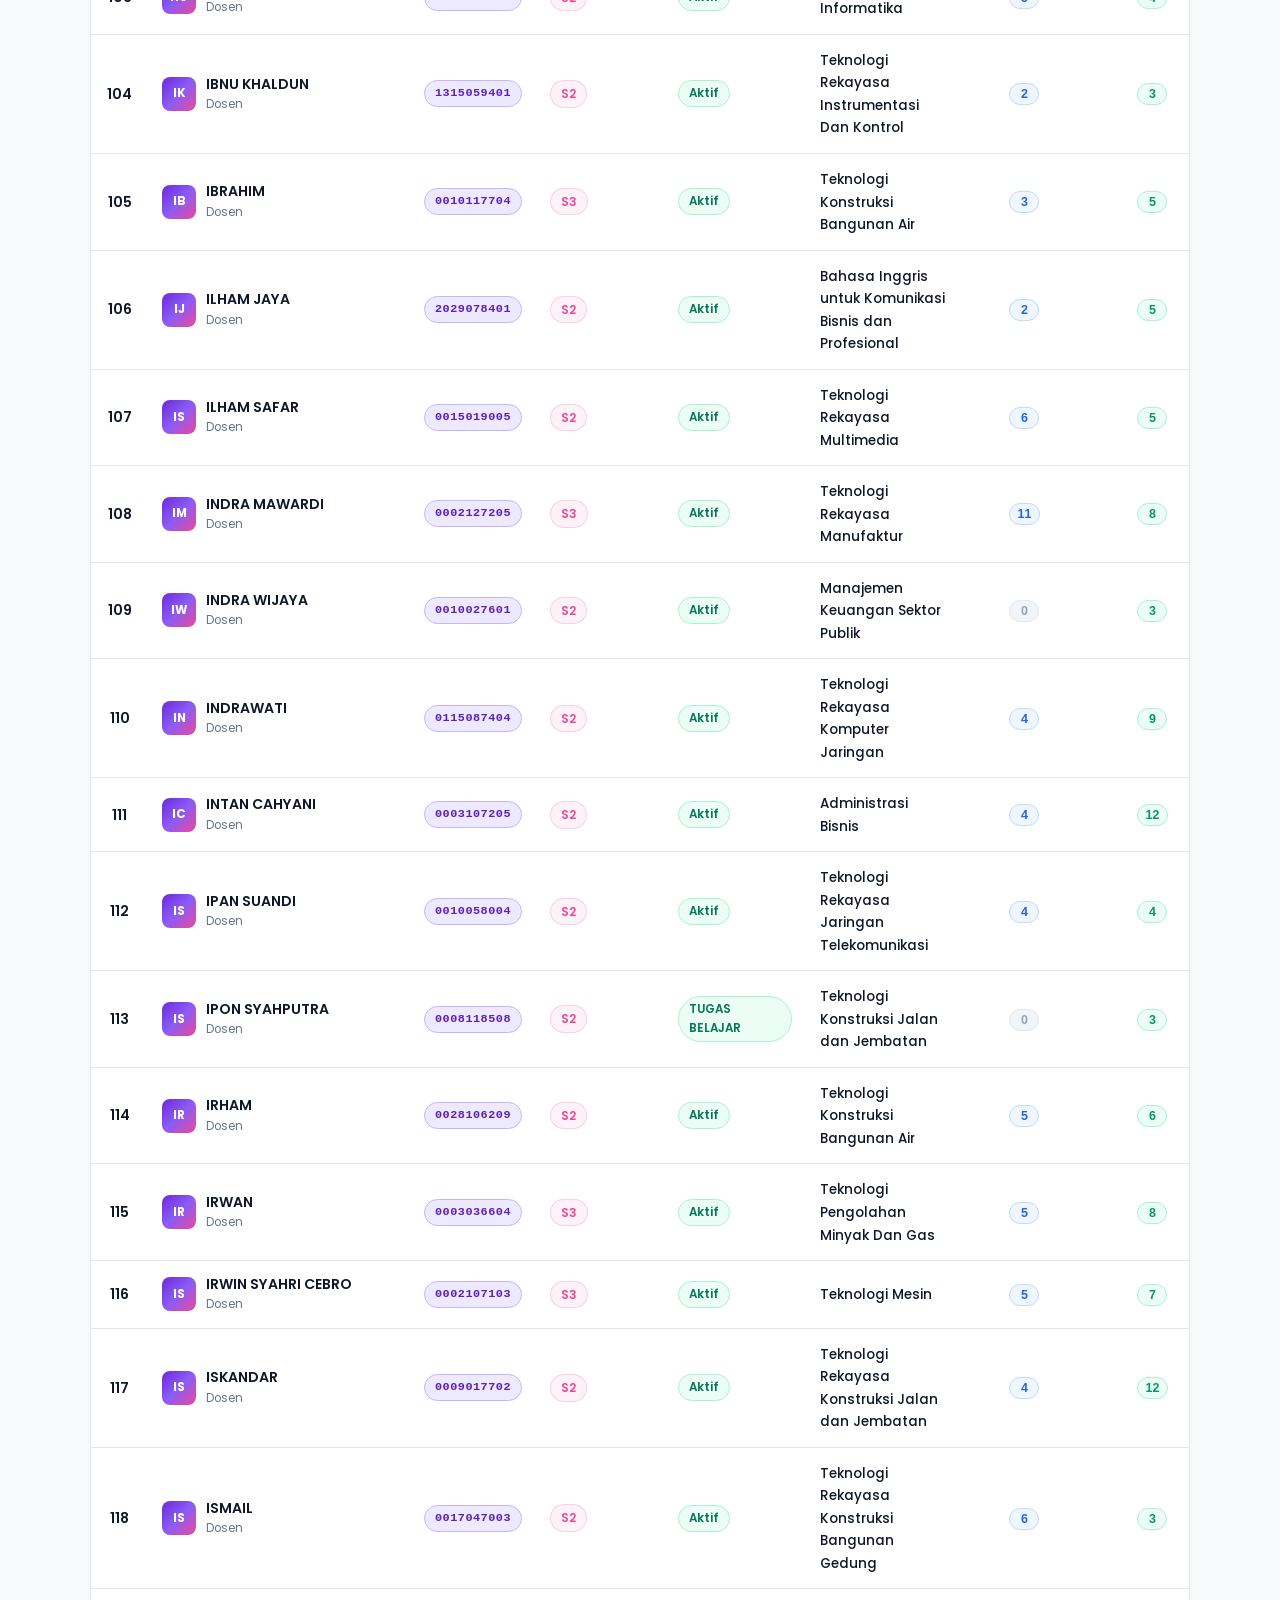
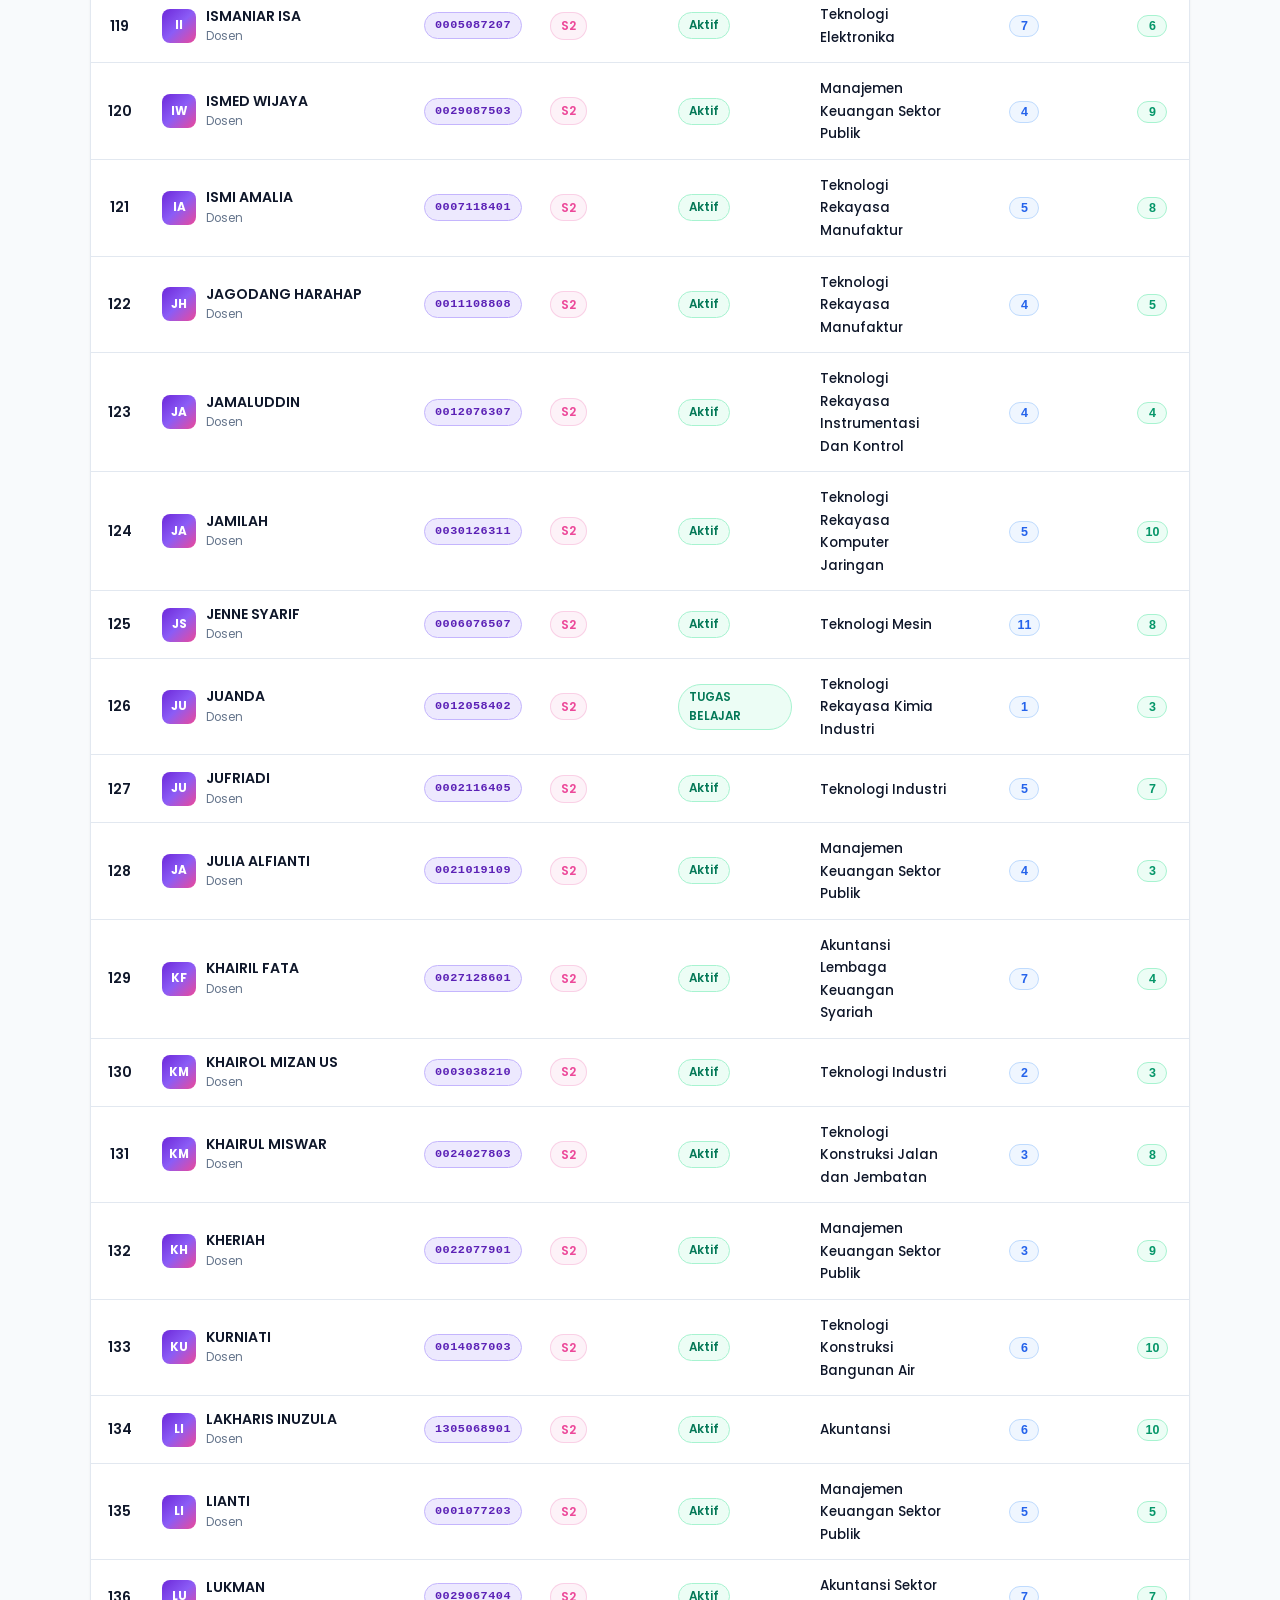
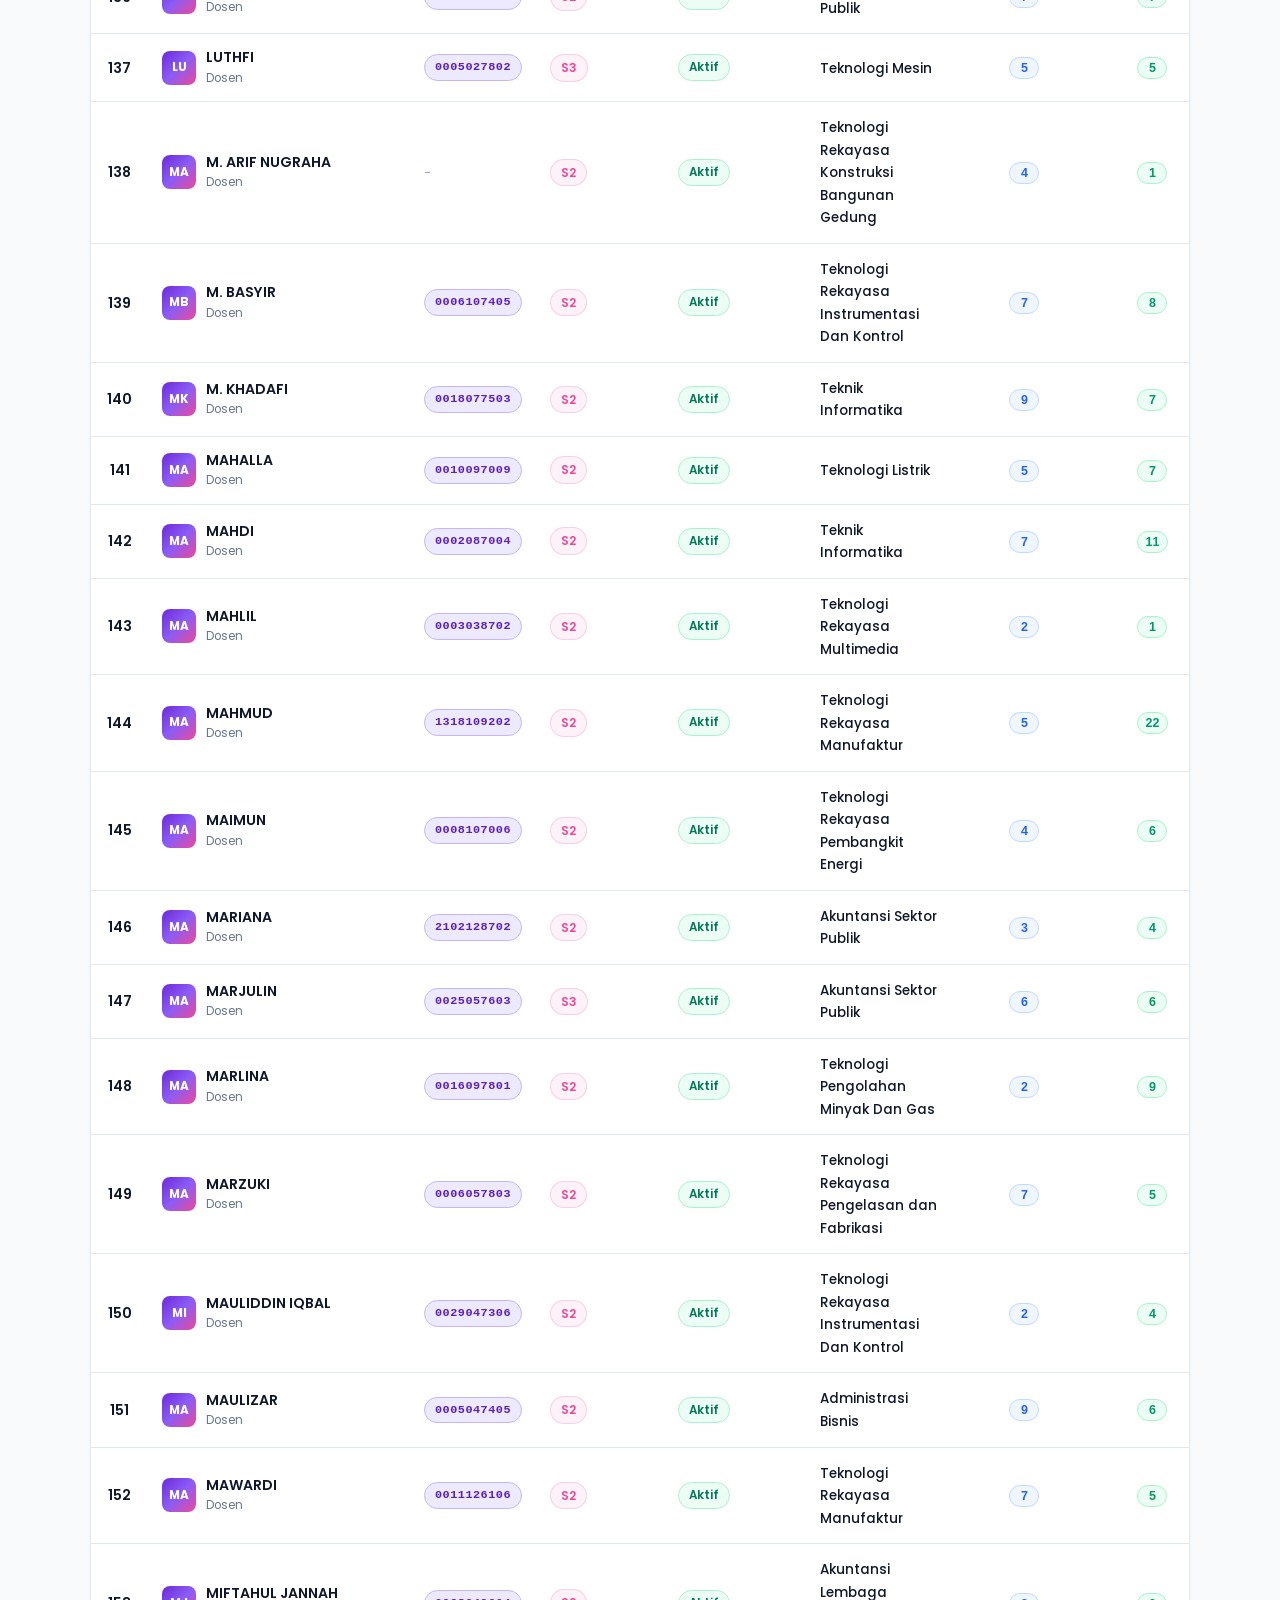
==== commit 618a1ac0: "Update index.html" ====
--- a/index.html
+++ b/index.html
@@ -392,14 +392,6 @@
             </svg>
             Unduh Portofolio (Excel)
           </button>
-          <button type="button" class="btn-modal-action" id="modal-btn-cetak-pdf">
-            <svg width="16" height="16" viewBox="0 0 24 24" fill="none" stroke="currentColor" stroke-width="2">
-              <polyline points="6 9 6 2 18 2 18 9"></polyline>
-              <path d="M6 18H4a2 2 0 0 1-2-2v-5a2 2 0 0 1 2-2h16a2 2 0 0 1 2 2v5a2 2 0 0 1-2 2h-2"></path>
-              <rect x="6" y="14" width="12" height="8"></rect>
-            </svg>
-            Cetak / Simpan PDF
-          </button>
         </div>
         <div class="modal-footer-right">
           <a href="#" id="modal-link-detail" class="btn-modal-detail">
